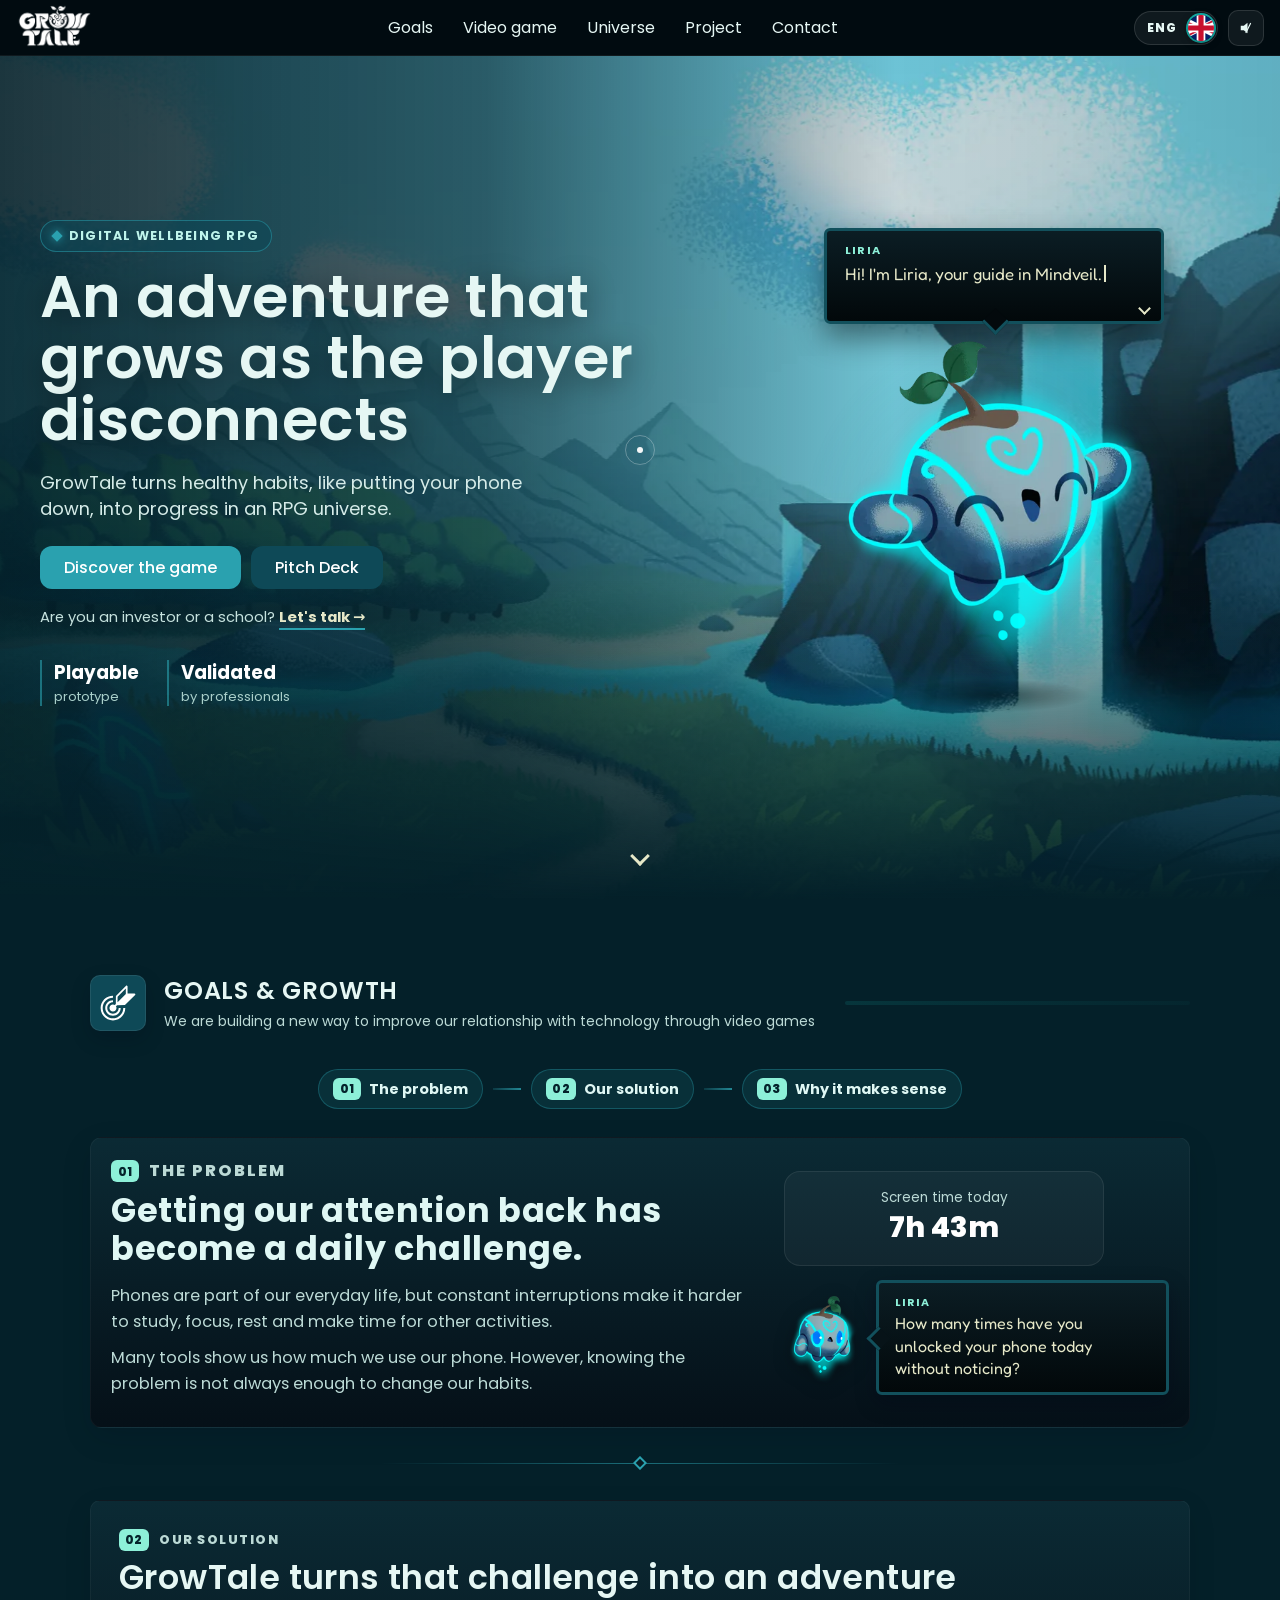
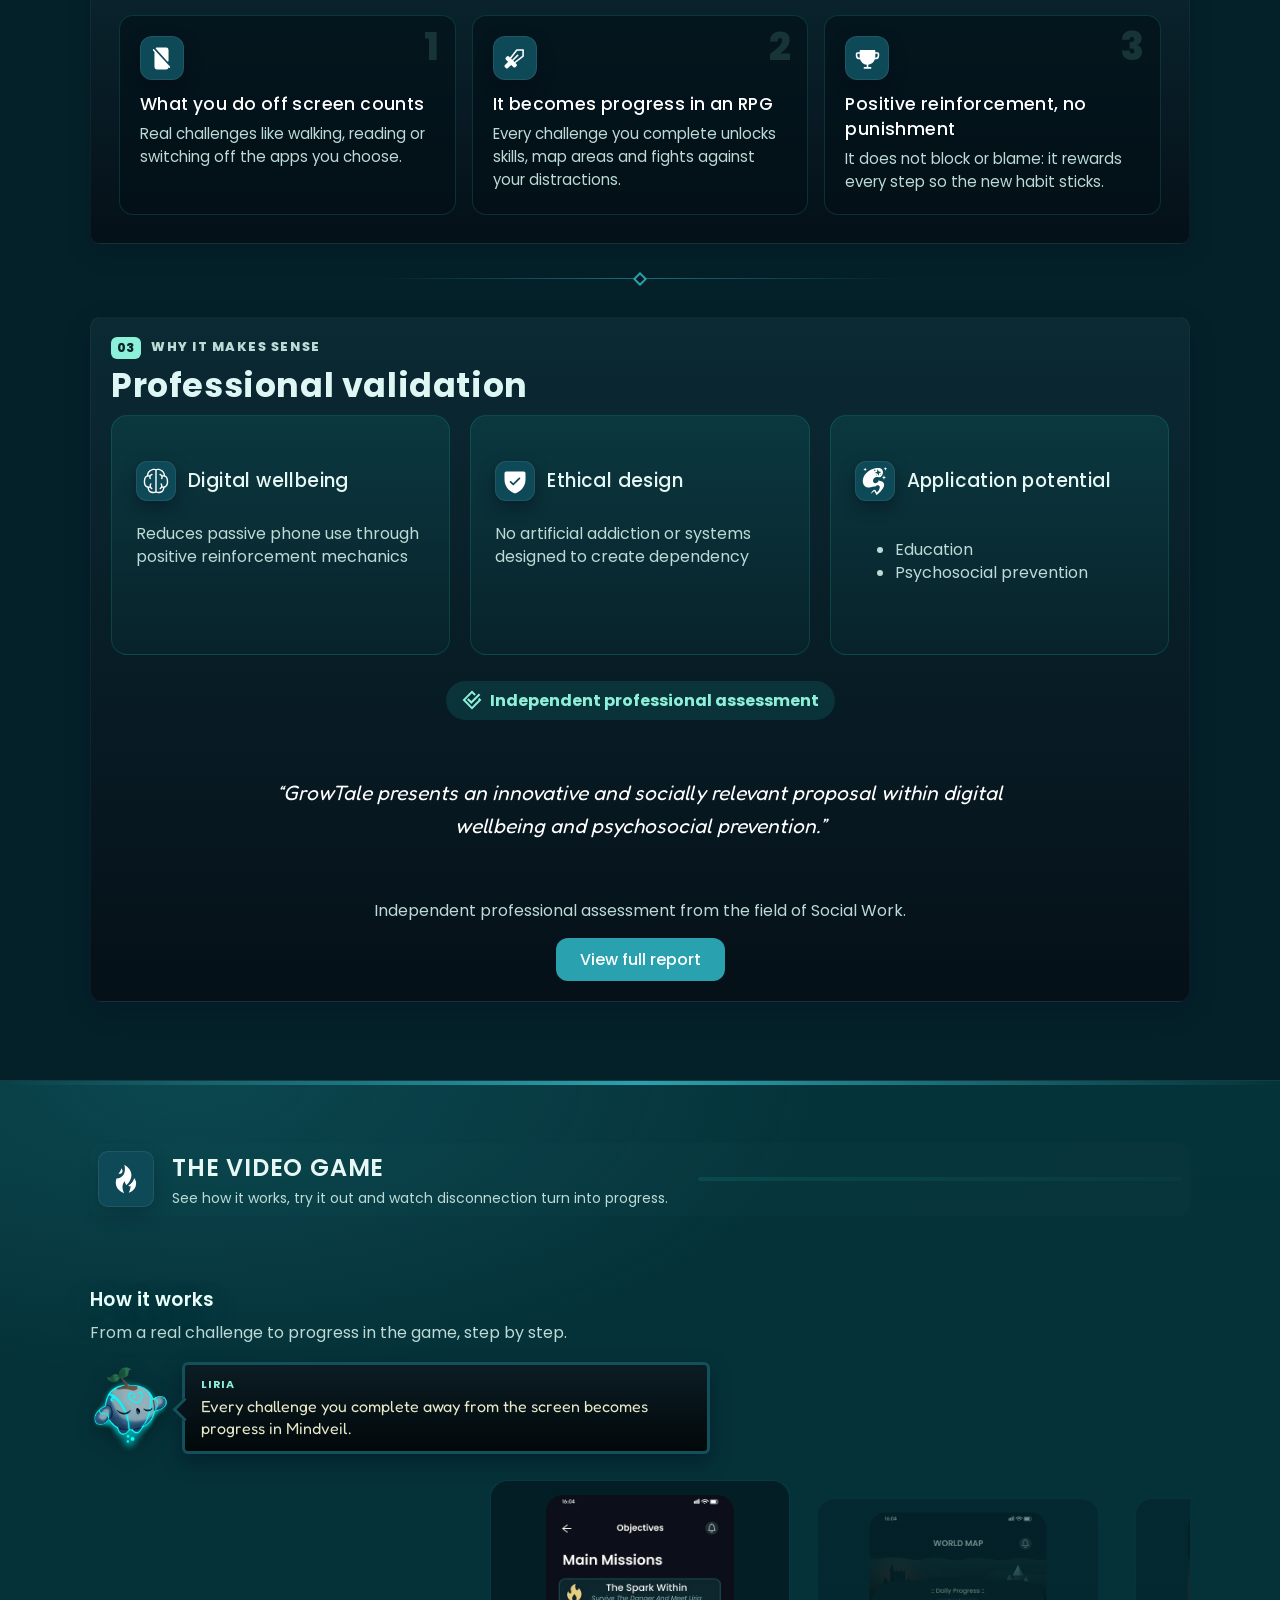
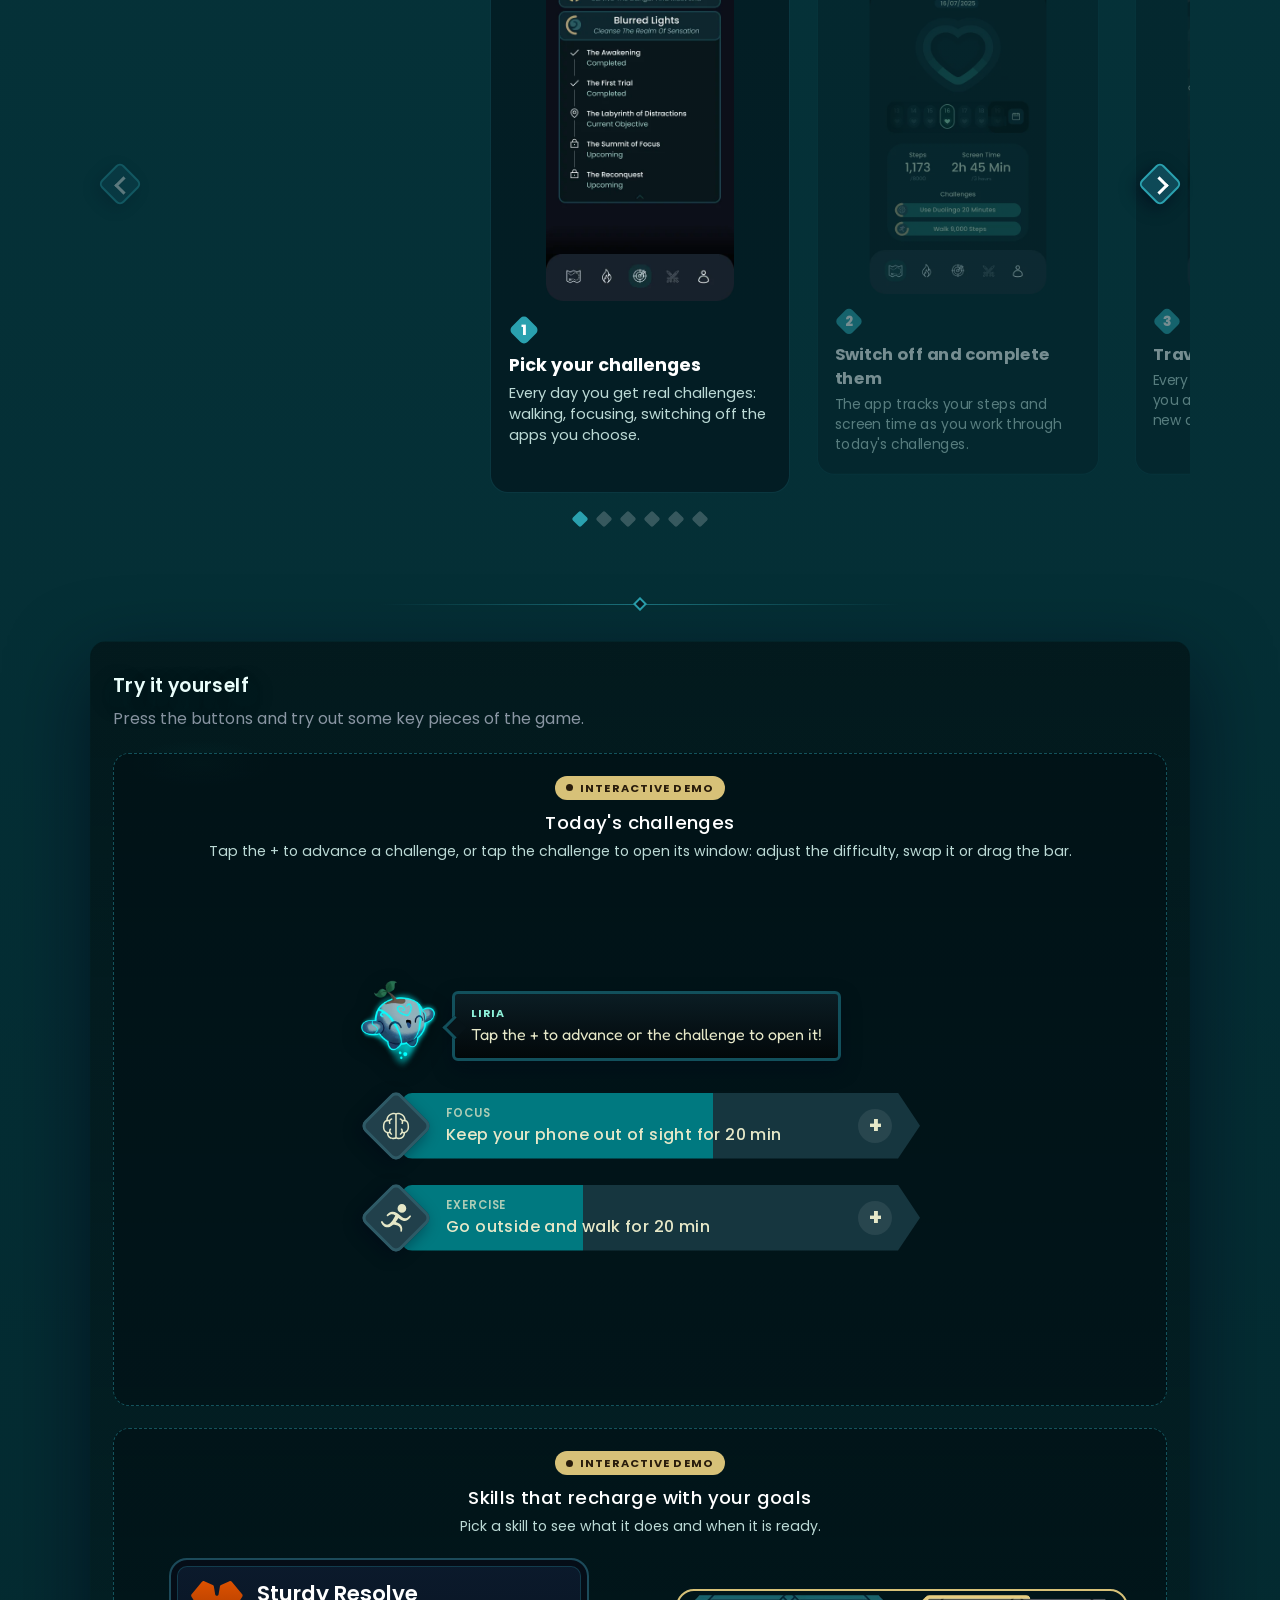
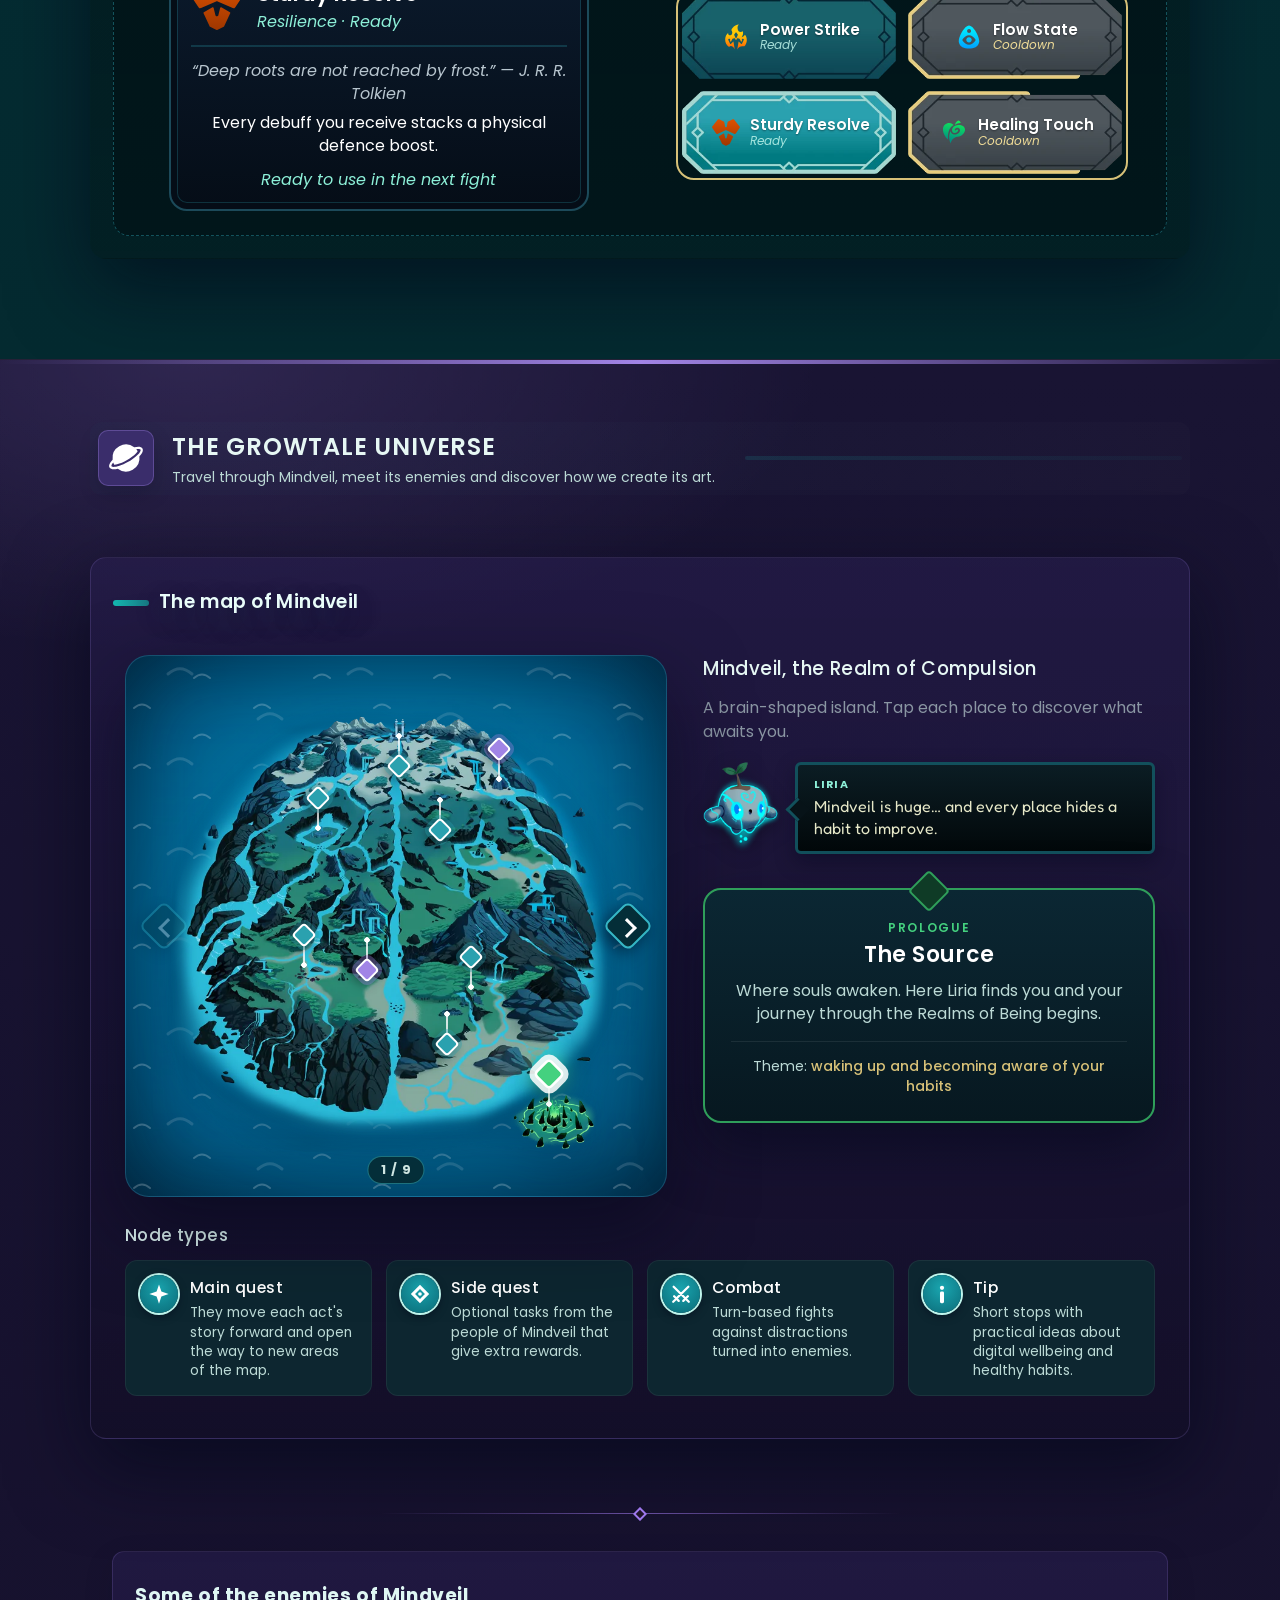
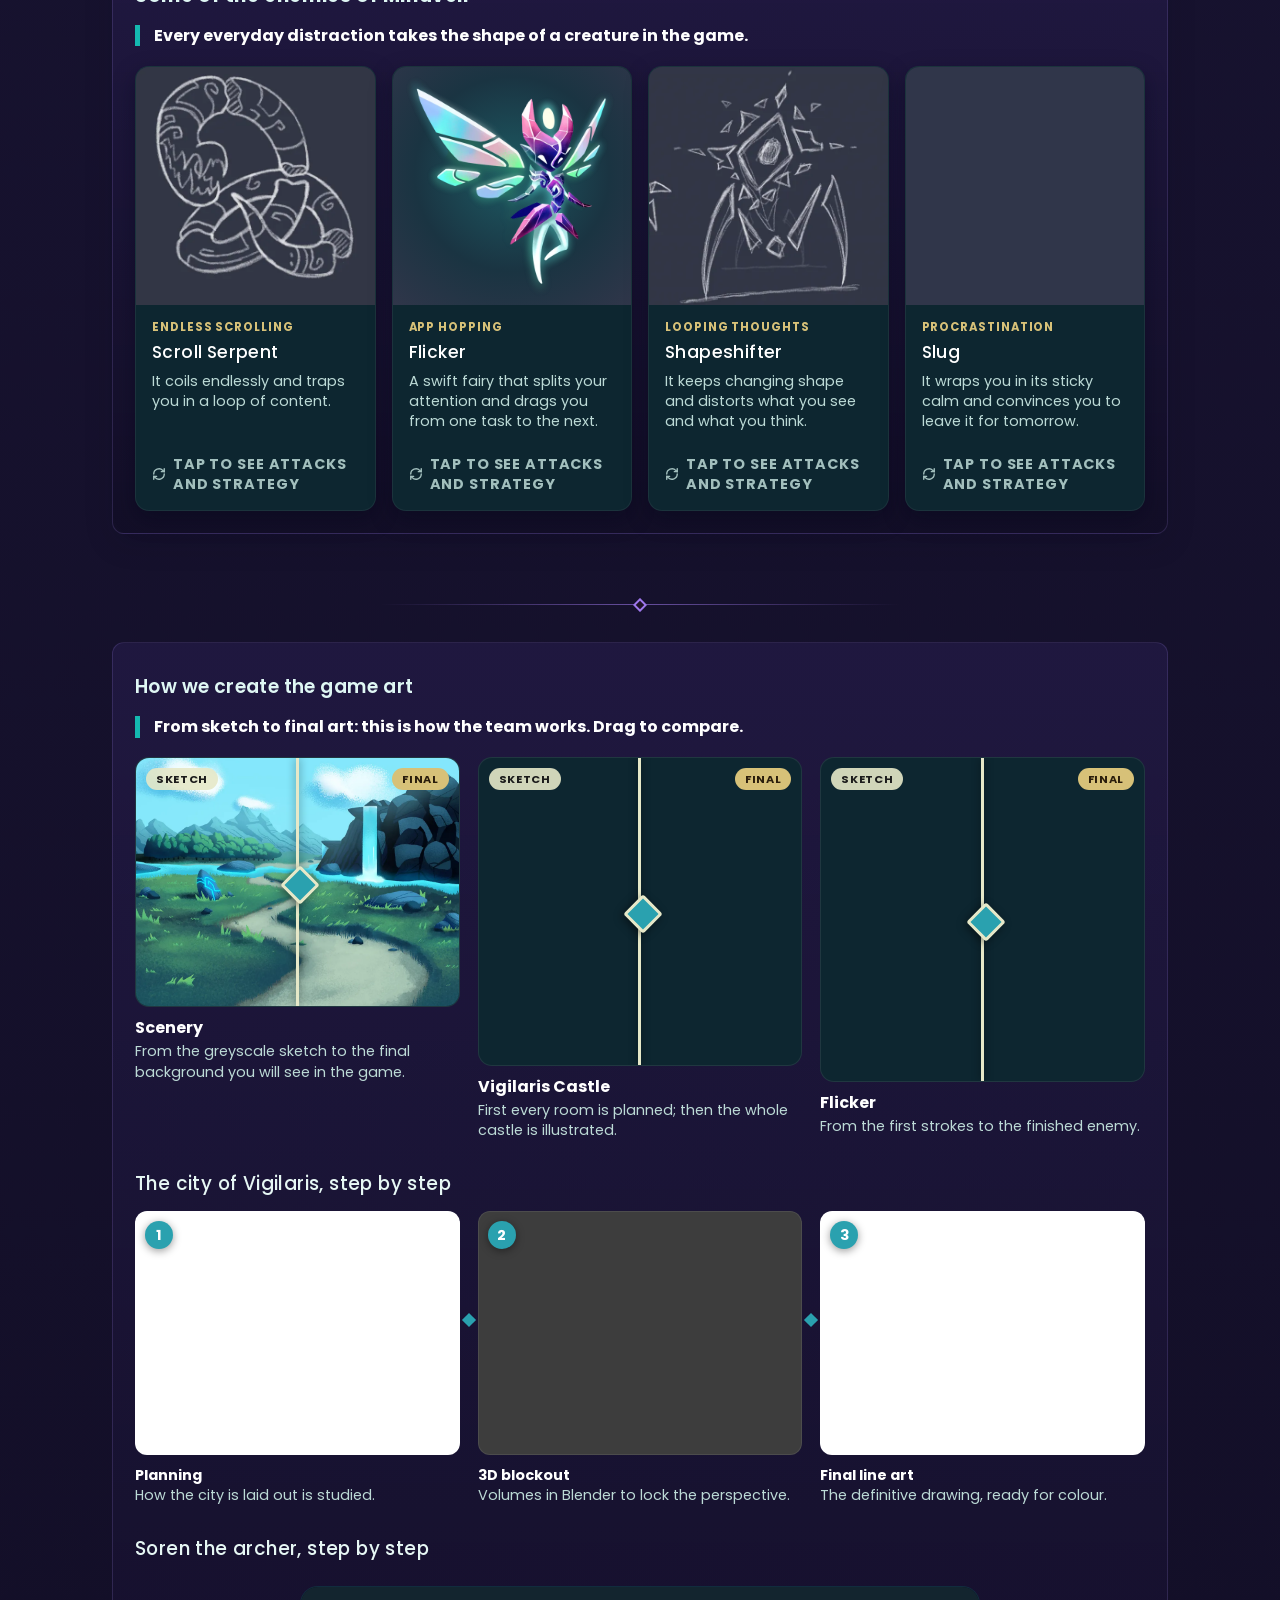
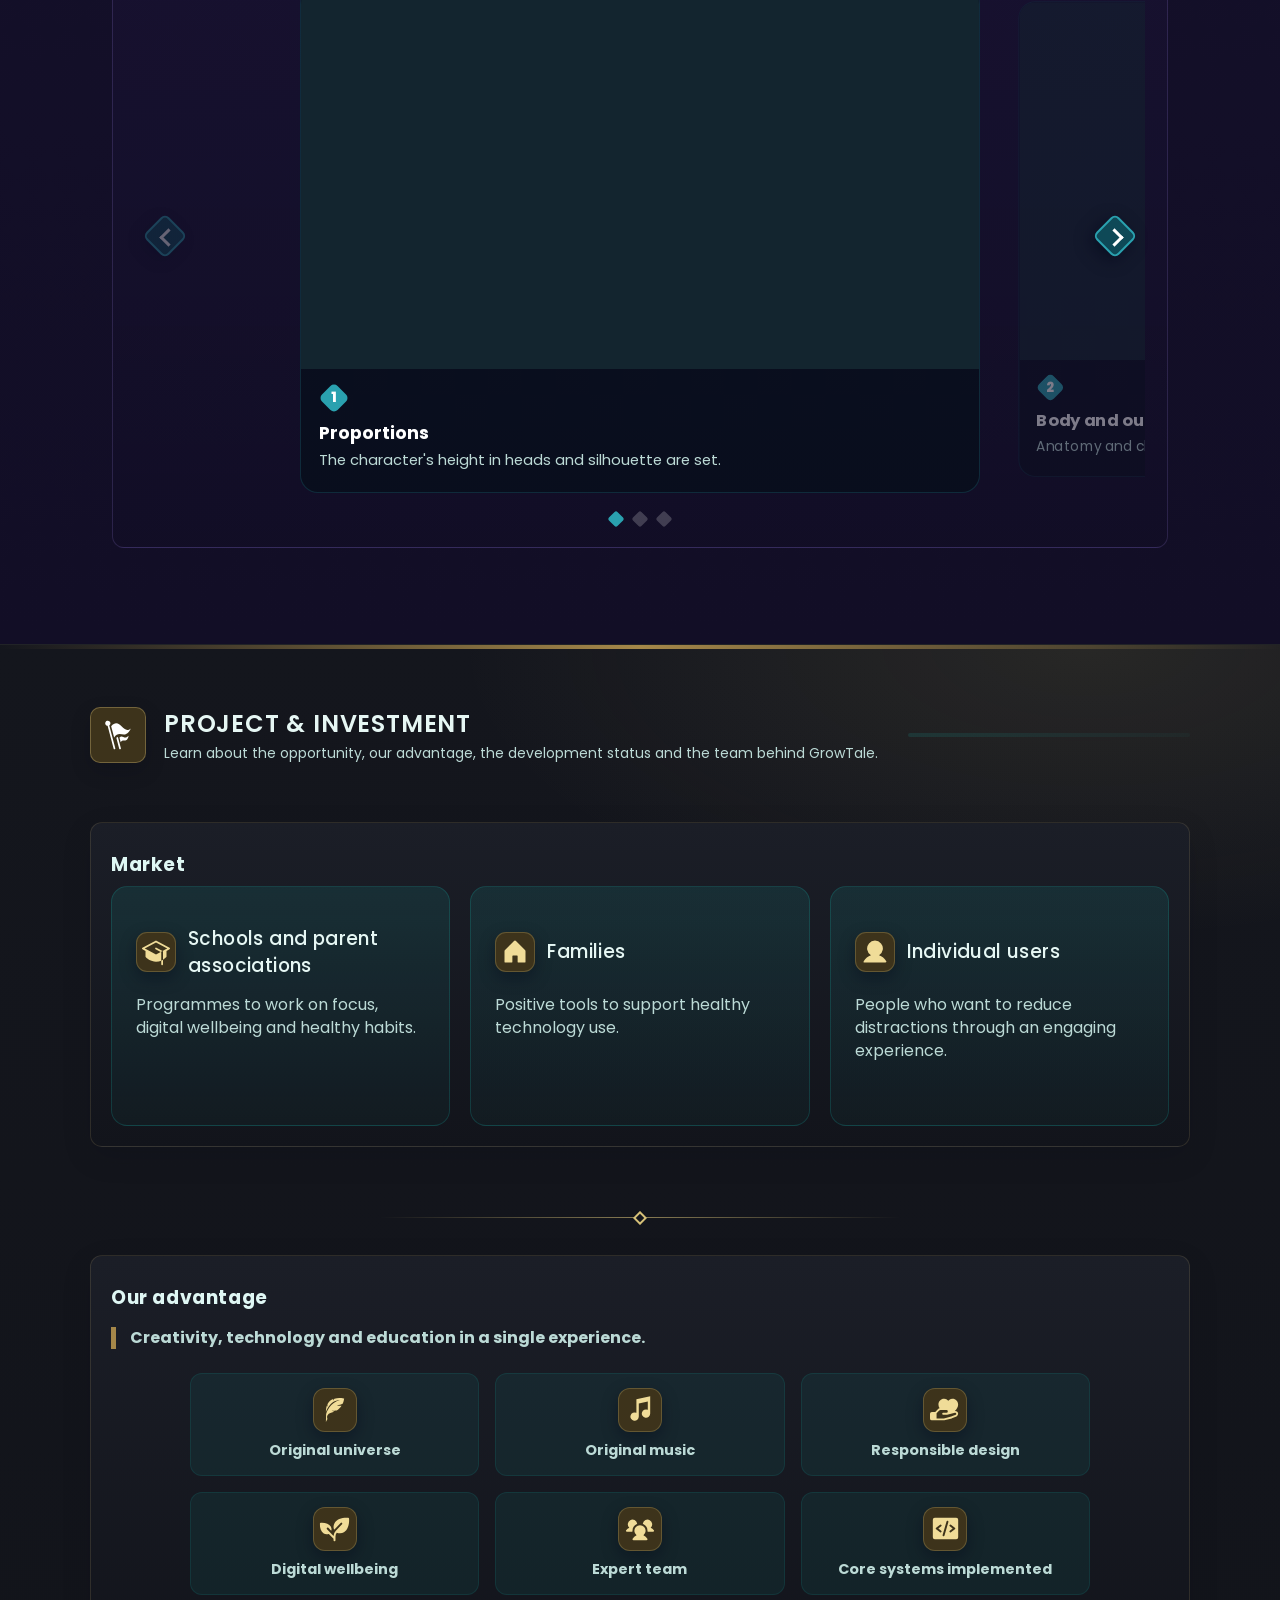
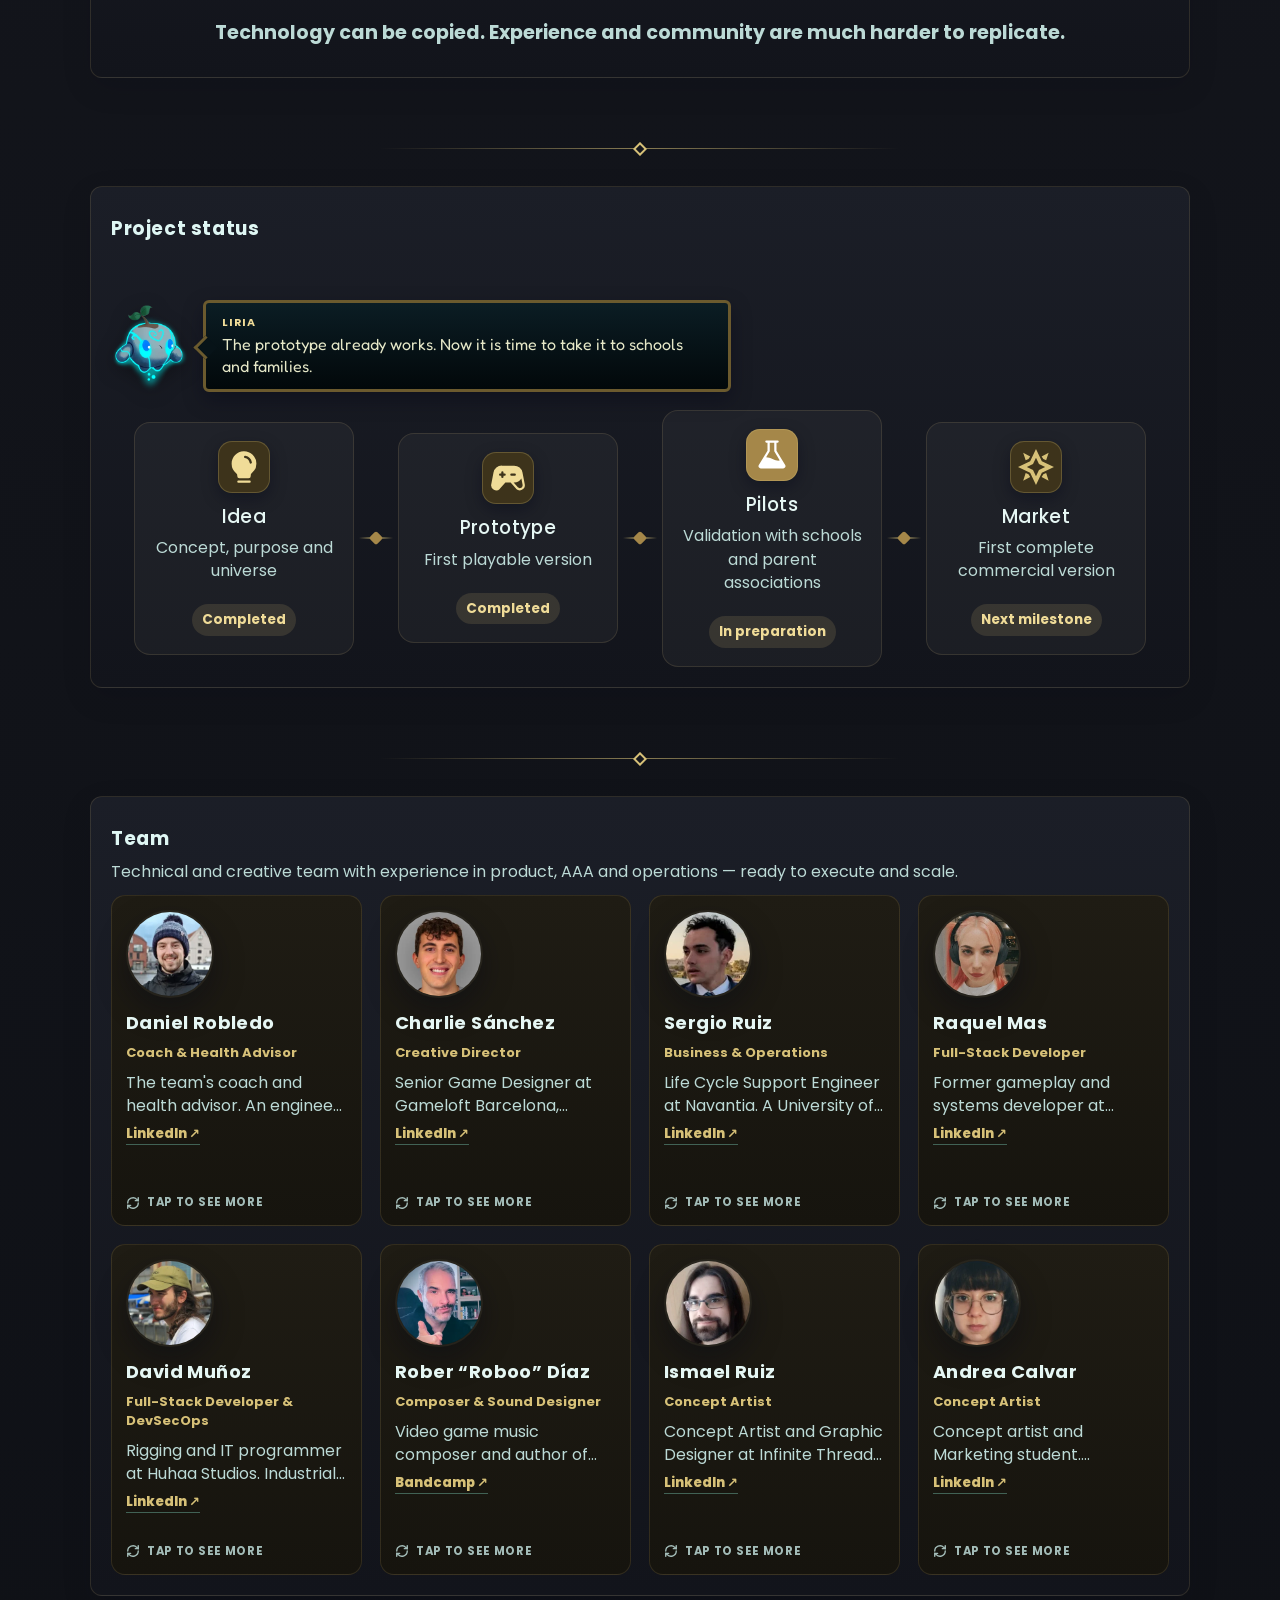
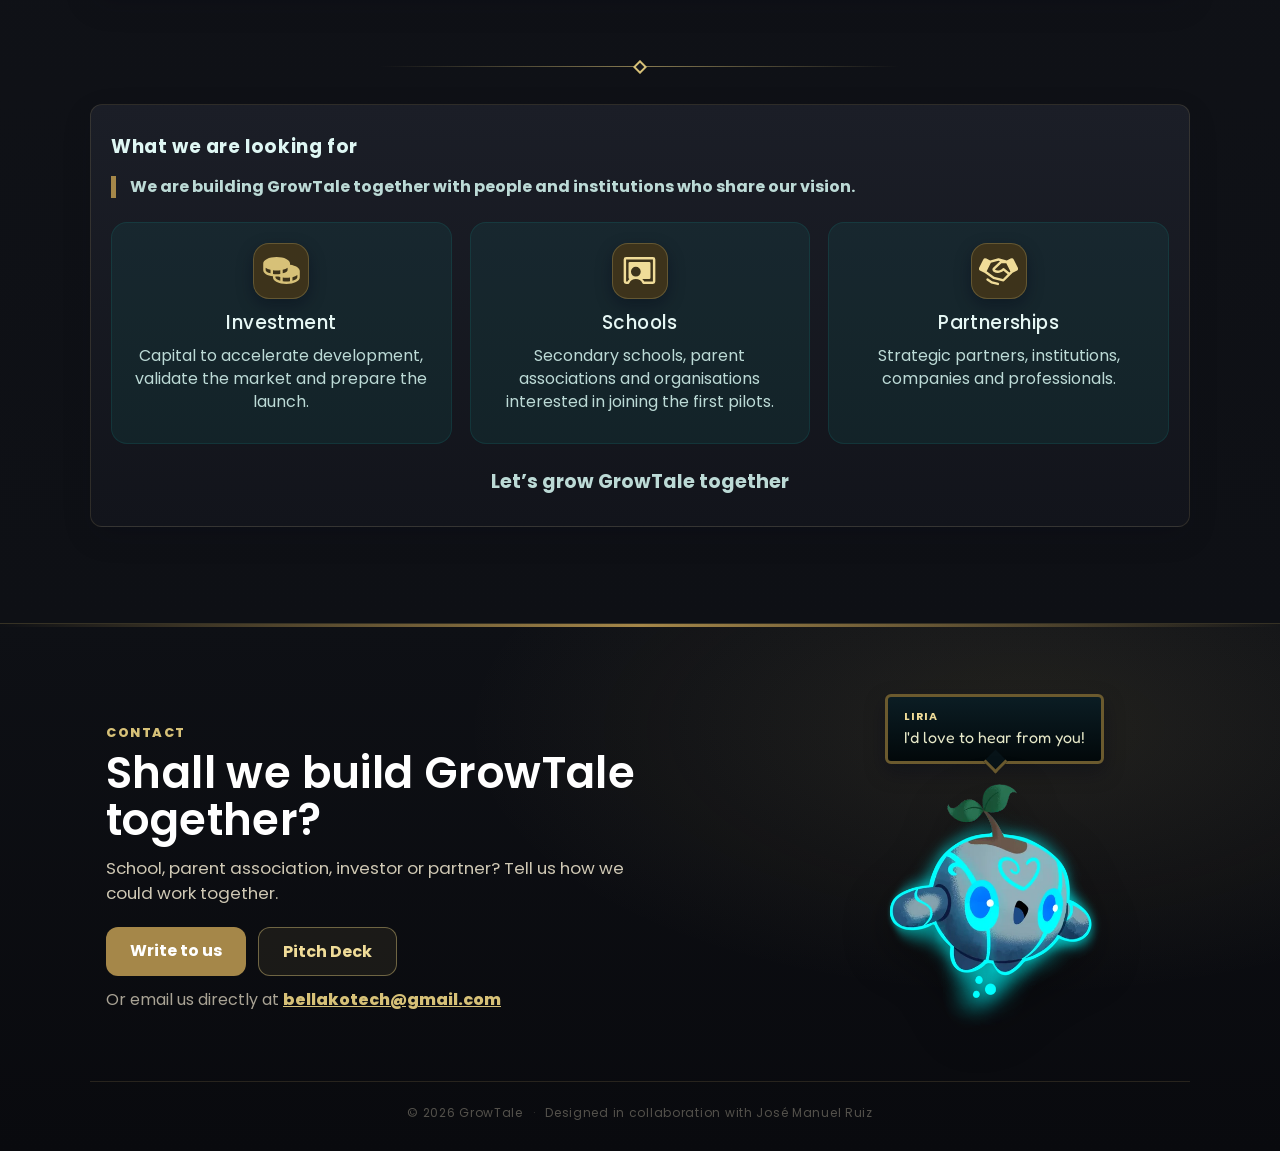
==== about/index.html @ f187c9c8 "Portada: Liria visible al entrar en móvil y su bocadillo ya no muestra otro idioma al cargar Co-Auth" ====
<!doctype html>
<html lang="es">
  <head>
    <meta charset="utf-8" />
    <meta name="viewport" content="width=device-width,initial-scale=1" />
    <title data-i18n="meta_title_project">GrowTale — Página oficial</title>
    <meta name="description" content="GrowTale es un RPG de fantasía que convierte hábitos saludables, como desconectar del móvil, en progreso dentro del juego. Proyecto de bienestar digital con aval profesional." data-i18n-content="meta_description">
    <meta name="theme-color" content="#042029">
    <link rel="canonical" href="https://growtale.app/about/">

    <meta property="og:type" content="website">
    <meta property="og:site_name" content="GrowTale">
    <meta property="og:title" content="GrowTale — Página oficial">
    <meta property="og:description" content="Un RPG de fantasía que convierte hábitos saludables en progreso. Proyecto de bienestar digital con aval profesional.">
    <meta property="og:url" content="https://growtale.app/about/">
    <meta property="og:image" content="https://growtale.app/assets/images/og-image.jpg">
    <meta property="og:locale" content="es_ES">
    <meta property="og:locale:alternate" content="en_GB">
    <meta name="twitter:card" content="summary_large_image">

    <link rel="icon" href="/assets/images/icons/icon-32.png" sizes="32x32" type="image/png">
    <link rel="apple-touch-icon" href="/assets/images/icons/icon-180.png">
    <link rel="manifest" href="/manifest.json">

    <link rel="preconnect" href="https://fonts.googleapis.com">
    <link rel="preconnect" href="https://fonts.gstatic.com" crossorigin>
    <link href="https://fonts.googleapis.com/css2?family=Fredoka:wght@400;500;600&family=Poppins:ital,wght@0,400;0,500;0,600;1,400&display=swap" rel="stylesheet">
    <!-- Entrada suave al llegar desde el botón "Descubre GrowTale" de la portada -->
    <script>try{if(sessionStorage.getItem('growtale_enter')){document.documentElement.classList.add('arrive');sessionStorage.removeItem('growtale_enter')}}catch(e){}</script>
    <link rel="stylesheet" href="/styles.css?v=20261123b">
  </head>
  <body>
    <a class="skip-link" href="#main" data-i18n="skip_to_content">Saltar al contenido</a>

    <nav class="top-nav" aria-label="Principal" data-i18n-aria-label="main_nav">
      <div class="nav-inner container-lg">
        <div class="nav-left">
          <a href="/" class="nav-logo" aria-label="Volver a la portada" data-i18n-aria-label="back_to_cover">
            <img src="/assets/images/logo.webp" alt="GrowTale" width="76" height="47">
          </a>
        </div>

        <button class="nav-toggle" aria-expanded="false" aria-controls="nav-links" aria-label="Abrir menú" data-i18n-aria-label="open_menu"><span class="nav-toggle-bars" aria-hidden="true"><span></span><span></span><span></span></span></button>

        <ul class="nav-links" id="nav-links">
          <li><a href="#objetivos" data-i18n="nav_impact">Objetivos</a></li>
          <li><a href="#videojuego" data-i18n="nav_game">Videojuego</a></li>
          <li><a href="#universo" data-i18n="nav_universe">Universo</a></li>
          <li><a href="#proyecto" data-i18n="nav_project">Proyecto</a></li>
          <li><a href="#contact" data-i18n="nav_contact">Contacto</a></li>
        </ul>

        <div class="nav-right">
          <a href="/" class="back-to-cover nav-back" data-i18n="back_to_cover">Volver a portada</a>
          <button type="button" class="lang-switch" id="lang-select" role="switch" aria-checked="false" aria-label="English" title="Español / English">
            <span class="lang-switch-text lang-switch-es" lang="es" aria-hidden="true">ESP</span>
            <span class="lang-switch-text lang-switch-en" lang="en" aria-hidden="true">ENG</span>
            <span class="lang-switch-knob" aria-hidden="true">
              <svg class="flag flag-es" viewBox="0 0 750 500" preserveAspectRatio="xMidYMid slice"><rect width="750" height="500" fill="#c60b1e"/><rect y="125" width="750" height="250" fill="#ffc400"/></svg>
              <svg class="flag flag-en" viewBox="0 0 60 30" preserveAspectRatio="xMidYMid slice"><clipPath id="flag-uk-clip"><path d="M30,15h30v15zv15h-30zh-30v-15zv-15h30z"/></clipPath><rect width="60" height="30" fill="#012169"/><path d="M0,0 60,30M60,0 0,30" stroke="#fff" stroke-width="6"/><path d="M0,0 60,30M60,0 0,30" clip-path="url(#flag-uk-clip)" stroke="#c8102e" stroke-width="4"/><path d="M30,0v30M0,15h60" stroke="#fff" stroke-width="10"/><path d="M30,0v30M0,15h60" stroke="#c8102e" stroke-width="6"/></svg>
            </span>
          </button>
          <button id="music-toggle" class="music-toggle" aria-pressed="false" aria-label="Activar música" title="Activar música">
            <svg class="icon-on" width="20" height="20" viewBox="0 0 24 24" fill="none" aria-hidden="true">
              <path d="M5 9v6h4l5 4V5L9 9H5z" fill="currentColor"/>
              <path d="M16.5 8.5a4.5 4.5 0 010 7" stroke="currentColor" stroke-width="1.5" stroke-linecap="round" stroke-linejoin="round"/>
            </svg>
            <svg class="icon-off" width="20" height="20" viewBox="0 0 24 24" fill="none" aria-hidden="true">
              <path d="M5 9v6h4l5 4V5L9 9H5z" fill="currentColor"/>
              <path d="M18 6l-6 12" stroke="currentColor" stroke-width="1.6" stroke-linecap="round" stroke-linejoin="round"/>
            </svg>
          </button>
        </div>
      </div>
    </nav>

    <!-- PORTADA DEL PROYECTO: pantalla completa con el valle de Mindveil y Liria -->
    <header id="vision" class="vision-section hero-full">
      <div class="hero-motes" aria-hidden="true"><span style="--x:43%;--y:54%;--s:6px;--d:11.6s;--delay:-0.9s"></span><span style="--x:70%;--y:47%;--s:5px;--d:11.1s;--delay:-10.9s"></span><span style="--x:29%;--y:39%;--s:3px;--d:10.0s;--delay:-0.8s"></span><span style="--x:13%;--y:89%;--s:3px;--d:12.8s;--delay:-1.5s"></span><span style="--x:30%;--y:42%;--s:6px;--d:7.3s;--delay:-2.7s"></span><span style="--x:73%;--y:52%;--s:5px;--d:9.9s;--delay:-6.5s"></span><span style="--x:75%;--y:74%;--s:4px;--d:7.7s;--delay:-6.9s"></span><span style="--x:26%;--y:82%;--s:3px;--d:10.8s;--delay:-0.8s"></span><span style="--x:9%;--y:61%;--s:6px;--d:11.8s;--delay:-5.1s"></span><span style="--x:42%;--y:94%;--s:6px;--d:9.5s;--delay:-3.0s"></span><span style="--x:25%;--y:66%;--s:3px;--d:11.0s;--delay:-6.3s"></span><span style="--x:45%;--y:92%;--s:5px;--d:11.3s;--delay:-0.9s"></span><span style="--x:67%;--y:88%;--s:4px;--d:12.3s;--delay:-1.8s"></span><span style="--x:64%;--y:88%;--s:3px;--d:13.7s;--delay:-0.9s"></span><span style="--x:73%;--y:75%;--s:5px;--d:11.9s;--delay:-7.1s"></span><span style="--x:76%;--y:93%;--s:3px;--d:12.9s;--delay:-11.3s"></span><span style="--x:62%;--y:43%;--s:3px;--d:12.1s;--delay:-3.7s"></span><span style="--x:75%;--y:92%;--s:5px;--d:12.0s;--delay:-10.6s"></span></div>
      <div class="container vision-grid">
        <div class="vision-copy">
          <p class="hero-eyebrow"><span class="hero-eyebrow-dot" aria-hidden="true"></span><span data-i18n="hero_eyebrow">RPG de bienestar digital</span></p>
          <h1 data-i18n="vision_title">Una aventura que crece cuando el jugador desconecta</h1>
          <p class="lead" data-i18n="vision_lead">GrowTale convierte hábitos saludables, como desconectar del móvil, en progreso dentro de un universo RPG.</p>
          <div class="hero-ctas">
            <a class="btn btn-primary" href="#how" data-i18n="hero_discover">Descubre el juego</a>
            <a class="btn btn-secondary" href="/docs/GrowTale_PitchDeck.pdf" target="_blank" rel="noopener" data-doc-viewer data-doc-title="pitch_doc_title">Pitch Deck</a>
          </div>
          <p class="hero-contact"><span data-i18n="hero_contact_q">¿Eres inversor o centro educativo?</span> <a href="mailto:bellakotech@gmail.com" data-open-contact data-i18n="hero_contact_cta">Hablemos</a></p>
          <ul class="hero-facts">
            <li><strong data-i18n="hero_fact1_value">Prototipo</strong><span data-i18n="hero_fact1_label">jugable</span></li>
            <li><strong data-i18n="hero_fact2_value">Validado</strong><span data-i18n="hero_fact2_label">por profesionales</span></li>
          </ul>
        </div>
        <div class="vision-image">
          <span class="hero-halo" aria-hidden="true"></span>
          <div class="hero-speech" id="hero-speech" role="button" tabindex="0" aria-label="Siguiente mensaje de Liria" data-i18n-aria-label="hero_speech_next">
            <span class="hero-speech-name">Liria</span>
            <p class="hero-speech-text" aria-live="polite"><span id="hero-speech-text">¡Hola! Soy Liria, tu guía en Mindveil.</span><span class="hero-speech-caret" aria-hidden="true"></span></p>
            <span class="hero-speech-next" aria-hidden="true"></span>
          </div>
          <button type="button" class="hero-liria-stage" id="hero-liria-stage" aria-label="Hablar con Liria" data-i18n-aria-label="hero_liria_talk">
            <img id="hero-liria" src="/assets/images/hero/liria-happy2.webp" alt="Liria, la guía de GrowTale" data-i18n-alt="hero_liria_alt" width="420" height="513" fetchpriority="high">
          </button>
        </div>
      </div>
      <a class="hero-scroll" href="#main" aria-label="Seguir bajando" data-i18n-aria-label="hero_scroll"><span aria-hidden="true"></span></a>
    </header>

    <main id="main">

      <div class="zone zone-impact" id="objetivos">
      <!-- BLOQUE: OBJETIVOS Y CRECIMIENTO -->
      <div class="block-sep" data-block="impacto">
        <div class="block-inner container">
          <div class="block-icon" aria-hidden="true"><span class="gt-icon" style="--icon:url(/assets/icons/objectives.svg)" aria-hidden="true"></span></div>
          <div class="block-text">
            <h2 class="block-title" data-i18n="block_impact_title">OBJETIVOS Y CRECIMIENTO</h2>
            <p class="block-sub" data-i18n="block_impact_sub">Estamos construyendo una nueva forma de mejorar nuestra relación con la tecnología a través del videojuego</p>
          </div>
          <div class="block-deco" aria-hidden="true"></div>
        </div>
      </div>

      <!-- Hilo del bloque: problema → solución → por qué tiene sentido -->
      <ol class="story-steps">
        <li><a href="#problem"><span class="story-num">01</span><span data-i18n="problem_title">El problema</span></a></li>
        <li><a href="#solution"><span class="story-num">02</span><span data-i18n="solution_title">Nuestra solución</span></a></li>
        <li><a href="#validation"><span class="story-num">03</span><span data-i18n="why_title">Por qué tiene sentido</span></a></li>
      </ol>

        <!-- 01 · El problema -->
        <section id="problem" class="investor-section story-section">
          <div class="container story-grid">
            <div class="story-copy">
              <p class="story-eyebrow"><span class="story-num">01</span><span data-i18n="problem_title">El problema</span></p>
              <h2 class="story-statement" data-i18n="problem_subtitle">Recuperar la atención se ha vuelto un reto diario.</h2>
              <p data-i18n="problem_p1">El móvil forma parte de nuestro día a día, pero las interrupciones constantes hacen que sea más difícil estudiar, concentrarse, descansar y dedicar tiempo a otras actividades.</p>
              <p data-i18n="problem_p2">Muchas herramientas nos muestran cuánto utilizamos el teléfono. Sin embargo, conocer el problema no siempre es suficiente para cambiar nuestros hábitos.</p>
            </div>
            <div class="story-aside">
              <div class="screen-time-demo">
                <div class="screen-time-label" data-i18n="screen_time_label">Tiempo de pantalla hoy</div>
                <div class="screen-time-counter" id="screen-time-counter">7h 42m</div>
              </div>
              <div class="liria-tip">
                <img class="liria-tip-img" src="/assets/images/liria/liria-worried.webp" alt="" width="240" height="294" loading="lazy" decoding="async">
                <p class="liria-bubble"><span class="liria-name">Liria</span><span data-i18n="liria_problem">¿Cuántas veces has desbloqueado el móvil hoy sin darte cuenta?</span></p>
              </div>
            </div>
          </div>
        </section>

        <!-- 02 · Nuestra solución -->
        <section id="solution" class="investor-section story-section">
          <div class="container">
            <p class="story-eyebrow"><span class="story-num">02</span><span data-i18n="solution_title">Nuestra solución</span></p>
            <h2 class="story-statement" data-i18n="problem_highlight">GrowTale transforma ese reto en una aventura</h2>
            <ol class="solution-steps">
              <li class="solution-card">
                <span class="gt-tile" style="--icon:url(/assets/icons/device-mobile-slash.svg)" aria-hidden="true"></span>
                <h3 data-i18n="solution1_title">Lo que haces fuera de la pantalla cuenta</h3>
                <p data-i18n="solution1_text">Retos reales como caminar, leer o desconectar de las apps que tú elijas.</p>
              </li>
              <li class="solution-card">
                <span class="gt-tile" style="--icon:url(/assets/icons/sword.svg)" aria-hidden="true"></span>
                <h3 data-i18n="solution2_title">Se convierte en progreso en un RPG</h3>
                <p data-i18n="solution2_text">Cada reto cumplido desbloquea habilidades, zonas del mapa y combates contra tus distracciones.</p>
              </li>
              <li class="solution-card">
                <span class="gt-tile" style="--icon:url(/assets/icons/trophy.svg)" aria-hidden="true"></span>
                <h3 data-i18n="solution3_title">Refuerzo positivo, sin castigos</h3>
                <p data-i18n="solution3_text">No bloquea ni culpabiliza: premia cada avance para que el nuevo hábito se mantenga.</p>
              </li>
            </ol>
          </div>
        </section>

        <!-- Validación profesional -->
        <section id="validation" class="investor-section story-section">
          <div class="container">
            <p class="story-eyebrow"><span class="story-num">03</span><span data-i18n="why_title">Por qué tiene sentido</span></p>
            <h2 class="story-statement" data-i18n="validation_title">Validación profesional</h2>

            <div class="validators">
              <div class="validation-card">
                <h3 class="has-tile"><span class="gt-tile" style="--icon:url(/assets/icons/mind.svg)" aria-hidden="true"></span><span data-i18n="validation_wellbeing_title">Bienestar digital</span></h3>
                <p data-i18n="validation_wellbeing_text">Reduce el uso pasivo del móvil mediante mecánicas de refuerzo positivo</p>
              </div>
              <div class="validation-card">
                <h3 class="has-tile"><span class="gt-tile" style="--icon:url(/assets/icons/shield-check.svg)" aria-hidden="true"></span><span data-i18n="validation_ethics_title">Diseño ético</span></h3>
                <p data-i18n="validation_ethics_text">Sin adicción artificial ni sistemas diseñados para generar dependencia</p>
              </div>
              <div class="validation-card">
                <h3 class="has-tile"><span class="gt-tile" style="--icon:url(/assets/icons/comet.svg)" aria-hidden="true"></span><span data-i18n="validation_potential_title">Potencial de aplicación</span></h3>
                <ul>
                  <li data-i18n="validation_potential_education">Educación</li>
                  <li data-i18n="validation_potential_prevention">Prevención psicosocial</li>
                </ul>
              </div>
            </div>

            <div class="validation-seal"><span class="gt-icon" style="--icon:url(/assets/icons/check.svg)" aria-hidden="true"></span><span data-i18n="validation_seal">Evaluación profesional independiente</span></div>
            <blockquote class="validation-quote" data-i18n="validation_quote">“GrowTale presenta una propuesta innovadora y socialmente pertinente dentro del bienestar digital y la prevención psicosocial.”</blockquote>
            <div class="validator-author">
              <p data-i18n="validation_author">Valoración profesional independiente del ámbito del Trabajo Social.</p>
              <a href="/docs/AnalisisMdm.pdf" target="_blank" rel="noopener" class="btn btn-primary" data-doc-viewer data-doc-title="validation_doc_title" data-i18n="validation_download">Consulta informe completo</a>
            </div>
          </div>
        </section>
      </div>

      <div class="zone zone-game" id="videojuego">
      <!-- BLOQUE: EL VIDEOJUEGO -->
      <div class="block-sep block-sep-immersive" data-block="videojuego">
        <div class="block-inner container">
          <div class="block-icon" aria-hidden="true"><span class="gt-icon" style="--icon:url(/assets/icons/flame.svg)" aria-hidden="true"></span></div>
          <div class="block-text">
            <h2 class="block-title" data-i18n="block_game_title">EL VIDEOJUEGO</h2>
            <p class="block-sub" data-i18n="block_game_sub">Descubre cómo funciona, pruébalo y mira cómo la desconexión se convierte en progreso.</p>
          </div>
          <div class="block-deco" aria-hidden="true"></div>
        </div>
      </div>

      <!-- Cómo funciona: el flujo del juego, paso a paso, en un carrusel -->
      <section id="how" class="how">
        <h2 data-i18n="how_title">Cómo funciona</h2>
        <p data-i18n="how_lead">Del reto real al progreso en el juego, paso a paso.</p>
        <div class="liria-tip">
          <img class="liria-tip-img" src="/assets/images/liria/liria-explicative.webp" alt="" width="240" height="294" loading="lazy" decoding="async">
          <p class="liria-bubble"><span class="liria-name">Liria</span><span data-i18n="liria_how">Cada reto que cumples lejos de la pantalla se convierte en progreso en Mindveil.</span></p>
        </div>
        <div class="carousel flow-carousel" data-carousel aria-roledescription="carrusel" aria-label="Cómo funciona GrowTale, paso a paso" data-i18n-aria-label="flow_label">
          <button type="button" class="carousel-btn carousel-prev" aria-label="Anterior" data-i18n-aria-label="carousel_prev"></button>
          <ul class="carousel-track" tabindex="0">
              <li class="carousel-slide">
                <figure class="gallery-item flow-slide">
                  <img src="/assets/images/screens/objectives.webp" alt="Pantalla de objetivos con retos diarios y misiones" data-i18n-alt="flow1_alt" width="430" height="932" loading="lazy" decoding="async">
                  <figcaption><span class="flow-step">1</span><strong data-i18n="flow1_title">Elige tus retos</strong><span class="flow-text" data-i18n="flow1_text">Cada día recibes retos reales: caminar, concentrarte, desconectar de las apps que tú elijas.</span></figcaption>
                </figure>
              </li>
              <li class="carousel-slide">
                <figure class="gallery-item flow-slide">
                  <img src="/assets/images/screens/progress.webp" alt="Pantalla de progreso diario con pasos y tiempo de pantalla" data-i18n-alt="flow2_alt" width="430" height="932" loading="lazy" decoding="async">
                  <figcaption><span class="flow-step">2</span><strong data-i18n="flow2_title">Desconecta y cúmplelos</strong><span class="flow-text" data-i18n="flow2_text">La app mide tus pasos y tu tiempo de pantalla mientras avanzas en los retos del día.</span></figcaption>
                </figure>
              </li>
              <li class="carousel-slide">
                <figure class="gallery-item flow-slide">
                  <img src="/assets/images/screens/map.webp" alt="Pantalla del mapa del mundo de Mindveil" data-i18n-alt="flow3_alt" width="430" height="932" loading="lazy" decoding="async">
                  <figcaption><span class="flow-step">3</span><strong data-i18n="flow3_title">Avanza por Mindveil</strong><span class="flow-text" data-i18n="flow3_text">Cada reto cumplido te hace avanzar por el mapa y desbloquea nuevas zonas y eventos.</span></figcaption>
                </figure>
              </li>
              <li class="carousel-slide">
                <figure class="gallery-item flow-slide">
                  <img src="/assets/images/screens/skills.webp" alt="Pantalla del mazo de habilidades" data-i18n-alt="flow4_alt" width="430" height="932" loading="lazy" decoding="async">
                  <figcaption><span class="flow-step">4</span><strong data-i18n="flow4_title">Prepara tus habilidades</strong><span class="flow-text" data-i18n="flow4_text">Elige tu mazo de habilidades: se recargan cuando cumples tus objetivos.</span></figcaption>
                </figure>
              </li>
              <li class="carousel-slide">
                <figure class="gallery-item flow-slide">
                  <img src="/assets/images/screens/combat.webp" alt="Pantalla de combate contra una distracción" data-i18n-alt="flow5_alt" width="430" height="932" loading="lazy" decoding="async">
                  <figcaption><span class="flow-step">5</span><strong data-i18n="flow5_title">Vence a tus distracciones</strong><span class="flow-text" data-i18n="flow5_text">Combates por turnos contra enemigos que representan las distracciones del día a día.</span></figcaption>
                </figure>
              </li>
              <li class="carousel-slide">
                <figure class="gallery-item flow-slide">
                  <img src="/assets/images/screens/dialogue.webp" alt="Pantalla de evento con un diálogo de Liria" data-i18n-alt="flow6_alt" width="430" height="932" loading="lazy" decoding="async">
                  <figcaption><span class="flow-step">6</span><strong data-i18n="flow6_title">Descubre la historia</strong><span class="flow-text" data-i18n="flow6_text">Liria y otros personajes te guían por una historia sobre tu relación con la tecnología.</span></figcaption>
                </figure>
              </li>
          </ul>
          <button type="button" class="carousel-btn carousel-next" aria-label="Siguiente" data-i18n-aria-label="carousel_next"></button>
          <div class="carousel-dots" role="tablist"></div>
        </div>
      </section>

      <!-- Pruébalo: los retos del día (lista + ventana del reto, como en el juego) y las habilidades -->
      <section id="demo" class="demo-section">
        <div class="container">
          <div class="tryit">
            <h2 data-i18n="tryit_title">Pruébalo tú mismo</h2>
            <p class="muted" data-i18n="tryit_lead">Pulsa los botones y prueba algunas piezas clave del juego.</p>

            <div class="tryit-item tryit-wide challenge-demo" id="challenges">
              <span class="tryit-badge"><span class="tryit-badge-dot" aria-hidden="true"></span><span data-i18n="tryit_badge">Demo interactiva</span></span>
              <h3 class="tryit-heading" data-i18n="tryit_challenge_title">Tus retos del día</h3>
              <p class="tryit-hint" data-i18n="tryit_challenge_hint">Pulsa el + para avanzar un reto, o pulsa el reto para abrir su ventana: ajusta la dificultad, cámbialo o arrastra la barra.</p>
              <div class="challenge-demo-grid">
                <div class="challenge-demo-list">
                  <div class="liria-tip">
                    <img class="liria-tip-img" src="/assets/images/liria/liria-happy2.webp" alt="" width="240" height="294" loading="lazy" decoding="async">
                    <p class="liria-bubble"><span class="liria-name">Liria</span><span data-i18n="liria_challenges">¡Pulsa el + para avanzar o el reto para abrirlo!</span></p>
                  </div>
                  <ul class="daily-list" id="daily-list" aria-label="Retos diarios" data-i18n-aria-label="challenges_title"></ul>
                  <p class="daily-feedback" id="daily-feedback" role="status" aria-live="polite"></p>
                </div>
                <div class="challenge-demo-modal is-empty">
                <p class="dc-empty" data-i18n="dc_empty">Elige un reto de la lista para abrir su ventana.</p>
                <div class="dc-modal" id="dc-modal" role="dialog" aria-labelledby="dc-title">
                  <button type="button" class="dc-close" id="dc-close" aria-label="Cerrar reto" data-i18n-aria-label="dc_close"></button>
                  <span class="dc-badge" aria-hidden="true"><span class="gt-icon" id="dc-icon" style="--icon:url(/assets/icons/footprints.svg)"></span></span>
                  <p class="dc-title" id="dc-title" aria-live="polite">Camina 9000 pasos</p>
                  <div class="dc-progress"><span class="dc-progress-fill" id="dc-fill" aria-hidden="true"></span><input class="dc-range" id="dc-range" type="range" min="0" max="9000" step="100" value="2500" aria-label="Progreso del reto" data-i18n-aria-label="dc_range"></div>
                  <p class="dc-count" id="dc-count">2500 / 9000</p>
                  <p class="dc-drag-hint" data-i18n="dc_drag">Arrastra la barra para avanzar</p>
                  <hr class="dc-sep">
                  <p class="dc-label" data-i18n="dc_difficulty">Dificultad</p>
                  <div class="dc-difficulty">
                    <button type="button" class="dc-step" id="dc-minus" aria-label="Bajar dificultad" data-i18n-aria-label="dc_less">&minus;</button>
                    <span id="dc-level" aria-live="polite">Normal</span>
                    <button type="button" class="dc-step" id="dc-plus" aria-label="Subir dificultad" data-i18n-aria-label="dc_more">+</button>
                  </div>
                  <div class="dc-actions">
                    <button type="button" class="dc-btn dc-ban" id="dc-ban"><span class="gt-icon" style="--icon:url(/assets/icons/prohibit.svg)" aria-hidden="true"></span><span data-i18n="dc_ban">Descartar</span></button>
                    <button type="button" class="dc-btn dc-swap tap-hint" id="dc-swap"><span class="gt-icon" style="--icon:url(/assets/icons/shuffle.svg)" aria-hidden="true"></span><span data-i18n="dc_swap">Cambiar</span></button>
                  </div>
                </div>
                <button type="button" class="dc-apply" id="dc-apply" data-i18n="dc_apply">Aplicar</button>
                <p class="dc-toast" id="dc-toast" role="status"></p>
                </div>
              </div>
            </div>

            <div class="tryit-item tryit-wide skills-demo">
              <span class="tryit-badge"><span class="tryit-badge-dot" aria-hidden="true"></span><span data-i18n="tryit_badge">Demo interactiva</span></span>
              <h3 class="tryit-heading" data-i18n="tryit_skills_title">Habilidades que se recargan con tus objetivos</h3>
              <p class="tryit-hint" data-i18n="tryit_skills_hint">Elige una habilidad para ver qué hace y cuándo está lista.</p>
              <div class="skills-demo-grid">
                <div class="skill-card" id="skill-card" aria-live="polite">
                  <div class="skill-card-head">
                    <span class="skill-glyph" id="skill-card-icon" aria-hidden="true"></span>
                    <div>
                      <p class="skill-card-name" id="skill-card-name"></p>
                      <p class="skill-card-state" id="skill-card-state"></p>
                    </div>
                  </div>
                  <p class="skill-card-quote" id="skill-card-quote"></p>
                  <p class="skill-card-effect" id="skill-card-effect"></p>
                  <p class="skill-card-steps" id="skill-card-steps"></p>
                </div>
                <div class="skill-buttons tap-hint" role="group" aria-label="Habilidades" data-i18n-aria-label="skills_group">
                  <button type="button" class="skill-btn" data-skill="smite" aria-pressed="false"><span class="skill-glyph" aria-hidden="true"></span><span class="skill-btn-text"><span class="skill-btn-name"></span><span class="skill-btn-state"></span></span></button>
                  <button type="button" class="skill-btn" data-skill="gust" aria-pressed="false"><span class="skill-glyph" aria-hidden="true"></span><span class="skill-btn-text"><span class="skill-btn-name"></span><span class="skill-btn-state"></span></span></button>
                  <button type="button" class="skill-btn" data-skill="frost" aria-pressed="true"><span class="skill-glyph" aria-hidden="true"></span><span class="skill-btn-text"><span class="skill-btn-name"></span><span class="skill-btn-state"></span></span></button>
                  <button type="button" class="skill-btn" data-skill="heal" aria-pressed="false"><span class="skill-glyph" aria-hidden="true"></span><span class="skill-btn-text"><span class="skill-btn-name"></span><span class="skill-btn-state"></span></span></button>
                </div>
              </div>
            </div>
          </div>
        </div>
      </section>

      </div>

      <div class="zone zone-universe" id="universo">
      <!-- BLOQUE: EL UNIVERSO -->
      <div class="block-sep block-sep-immersive" data-block="universo">
        <div class="block-inner container">
          <div class="block-icon" aria-hidden="true"><span class="gt-icon" style="--icon:url(/assets/icons/planet.svg)" aria-hidden="true"></span></div>
          <div class="block-text">
            <h2 class="block-title" data-i18n="block_universe_title">EL UNIVERSO DE GROWTALE</h2>
            <p class="block-sub" data-i18n="block_universe_sub">Recorre Mindveil, conoce a sus enemigos y descubre cómo creamos su arte.</p>
          </div>
          <div class="block-deco" aria-hidden="true"></div>
        </div>
      </div>

      <!-- Universo GrowTale -->
      <section id="universe" class="universe-section">
        <div class="container">
          <h2 data-i18n="universe_title">El mapa de Mindveil</h2>
          <section id="map" class="map">

            <!-- Mapa interactivo: el mar animado va por CSS; los puntos usan % sobre la imagen -->
            <div class="world-map">
              <div class="world-map-stage">
                <div class="world-sea" aria-hidden="true"></div>
                <div class="map-nav">
                  <button type="button" class="map-nav-btn map-nav-prev" data-map-step="-1" aria-label="Lugar anterior" data-i18n-aria-label="map_prev"></button>
                  <button type="button" class="map-nav-btn map-nav-next" data-map-step="1" aria-label="Siguiente lugar" data-i18n-aria-label="map_next"></button>
                  <p class="map-nav-count" aria-live="polite"><span class="map-nav-now">1</span> / <span class="map-nav-total">9</span></p>
                </div>
                <div class="world-island">
                  <img src="/assets/images/map/mindveil-1400.webp"
                       srcset="/assets/images/map/mindveil-800.webp 800w, /assets/images/map/mindveil-1400.webp 1400w"
                       sizes="(max-width: 900px) 92vw, 640px"
                       alt="Mapa de Mindveil: una isla con forma de cerebro" data-i18n-alt="map_alt"
                       width="1400" height="1328" loading="lazy">
                  <button type="button" class="map-spot map-spot-source" data-region="fuente" data-dir="up" style="--x:81.5%;--y:89.3%" aria-pressed="true"><span class="map-spot-label" data-i18n="region_fuente">La Fuente</span></button>
                  <button type="button" class="map-spot" data-region="ciudad" data-dir="down" style="--x:60.5%;--y:68.2%" aria-pressed="false"><span class="map-spot-label" data-i18n="region_ciudad">Ciudad Vigilaris</span></button>
                  <button type="button" class="map-spot" data-region="castillo" data-dir="up" style="--x:65.5%;--y:64.0%" aria-pressed="false"><span class="map-spot-label" data-i18n="region_castillo">Castillo Vigilaris</span></button>
                  <button type="button" class="map-spot" data-region="hushgrove" data-dir="up" style="--x:31.0%;--y:59.3%" aria-pressed="false"><span class="map-spot-label" data-i18n="region_hushgrove">Aldea Hushgrove</span></button>
                  <button type="button" class="map-spot" data-region="laberinto" data-dir="up" style="--x:34.0%;--y:29.5%" aria-pressed="false"><span class="map-spot-label" data-i18n="region_laberinto">El Laberinto de Espejos</span></button>
                  <button type="button" class="map-spot map-spot-optional" data-region="foco" data-dir="down" style="--x:44%;--y:52.2%" aria-pressed="false"><span class="map-spot-label" data-i18n="region_foco">Campo de Entrenamiento del Foco</span></button>
                  <button type="button" class="map-spot" data-region="mercado" data-dir="down" style="--x:59.0%;--y:21.9%" aria-pressed="false"><span class="map-spot-label" data-i18n="region_mercado">El Mercado Sensorial</span></button>
                  <button type="button" class="map-spot map-spot-optional" data-region="ojo" data-dir="up" style="--x:71.1%;--y:19.0%" aria-pressed="false"><span class="map-spot-label" data-i18n="region_ojo">Cámara del Ojo Fracturado</span></button>
                  <button type="button" class="map-spot" data-region="tiempo" data-dir="down" style="--x:50.6%;--y:7.9%" aria-pressed="false"><span class="map-spot-label" data-i18n="region_tiempo">Habitación del Tiempo</span></button>
                </div>
              </div>

              <div class="map-aside">
                <h3 class="section-subtitle" data-i18n="map_title">Mindveil, el Reino de la Compulsión</h3>
                <p class="muted" data-i18n="map_text">Una isla con forma de cerebro. Toca cada lugar para descubrir qué te espera.</p>
                <div class="liria-tip">
                  <img class="liria-tip-img" src="/assets/images/liria/liria-surprised.webp" alt="" width="240" height="294" loading="lazy" decoding="async">
                  <p class="liria-bubble"><span class="liria-name">Liria</span><span data-i18n="liria_map">Mindveil es enorme… y cada lugar esconde un hábito por mejorar.</span></p>
                </div>
              <div class="region-panel" aria-live="polite">
                <article class="region-card region-card-source" data-region="fuente">
                  <p class="region-chapter"><span data-i18n="act_prologue">Prólogo</span></p>
                  <h4 data-i18n="region_fuente">La Fuente</h4>
                  <p data-i18n="region_fuente_text">El lugar donde las almas despiertan. Aquí Liria te encuentra y comienza tu viaje por los Reinos del Ser.</p>
                  <p class="region-theme"><span data-i18n="region_theme">Tema</span>: <strong data-i18n="region_fuente_theme">despertar y tomar conciencia de tus hábitos</strong></p>
                </article>
                <article class="region-card" data-region="ciudad" hidden>
                  <p class="region-chapter"><span data-i18n="act_1">Acto I</span></p>
                  <h4 data-i18n="region_ciudad">Ciudad Vigilaris</h4>
                  <p data-i18n="region_ciudad_text">Las hordas la tomaron mientras sus guardias estaban distraídos. Hoy sus calles están vacías y sus vecinos, refugiados en la iglesia.</p>
                  <p class="region-theme"><span data-i18n="region_theme">Tema</span>: <strong data-i18n="region_ciudad_theme">las distracciones tienen consecuencias</strong></p>
                </article>
                <article class="region-card" data-region="castillo" hidden>
                  <p class="region-chapter"><span data-i18n="act_1">Acto I</span></p>
                  <h4 data-i18n="region_castillo">Castillo Vigilaris</h4>
                  <p data-i18n="region_castillo_text">Cerrado a cal y canto mientras la ciudad cae. ¿Qué esconde la familia real tras sus muros?</p>
                  <p class="region-theme"><span data-i18n="region_theme">Tema</span>: <strong data-i18n="region_castillo_theme">aislarse no resuelve los problemas</strong></p>
                </article>
                <article class="region-card" data-region="hushgrove" hidden>
                  <p class="region-chapter"><span data-i18n="act_2">Acto II</span></p>
                  <h4 data-i18n="region_hushgrove">Aldea Hushgrove</h4>
                  <p data-i18n="region_hushgrove_text">Un pueblo con su molino y un consejo que debe decidir cómo resistir a los monstruos.</p>
                  <p class="region-theme"><span data-i18n="region_theme">Tema</span>: <strong data-i18n="region_hushgrove_theme">comunidad: nadie avanza solo</strong></p>
                  <div class="region-character">
                    <img src="/assets/images/characters/soren-bust.webp" alt="" width="320" height="320" loading="lazy" decoding="async">
                    <p><strong>Soren</strong> <span data-i18n="region_hushgrove_char">el arquero de la aldea</span></p>
                  </div>
                </article>
                <article class="region-card" data-region="laberinto" hidden>
                  <p class="region-chapter"><span data-i18n="act_2">Acto II</span></p>
                  <h4 data-i18n="region_laberinto">El Laberinto de Espejos</h4>
                  <p data-i18n="region_laberinto_text">Pasillos que te devuelven tu propia imagen: la Sala de las Distorsiones, el Pasillo de la Vanidad y el Corazón del Laberinto.</p>
                  <p class="region-theme"><span data-i18n="region_theme">Tema</span>: <strong data-i18n="region_laberinto_theme">autoimagen y comparación</strong></p>
                </article>
                <article class="region-card region-card-optional" data-region="foco" hidden>
                  <p class="region-chapter"><span data-i18n="act_2">Acto II</span> <span class="region-optional" data-i18n="region_optional">Opcional</span></p>
                  <h4 data-i18n="region_foco">Campo de Entrenamiento del Foco</h4>
                  <p data-i18n="region_foco_text">Aquí entrenan quienes quieren dominar su atención, bajo la exigente mirada de los Maestros del Foco.</p>
                  <p class="region-theme"><span data-i18n="region_theme">Tema</span>: <strong data-i18n="region_foco_theme">atención plena</strong></p>
                </article>
                <article class="region-card" data-region="mercado" hidden>
                  <p class="region-chapter"><span data-i18n="act_3">Acto III</span></p>
                  <h4 data-i18n="region_mercado">El Mercado Sensorial</h4>
                  <p data-i18n="region_mercado_text">Las Calles de la Tentación y la Avenida del Suspiro: un gran bazar diseñado para que nunca quieras marcharte.</p>
                  <p class="region-theme"><span data-i18n="region_theme">Tema</span>: <strong data-i18n="region_mercado_theme">la gratificación instantánea</strong></p>
                </article>
                <article class="region-card region-card-optional" data-region="ojo" hidden>
                  <p class="region-chapter"><span data-i18n="act_3">Acto III</span> <span class="region-optional" data-i18n="region_optional">Opcional</span></p>
                  <h4 data-i18n="region_ojo">Cámara del Ojo Fracturado</h4>
                  <p data-i18n="region_ojo_text">Una construcción de piedra junto a las cascadas de la cumbre. Pocos se atreven a mirar lo que guarda.</p>
                  <p class="region-theme"><span data-i18n="region_theme">Tema</span>: <strong data-i18n="region_ojo_theme">lo que preferimos no ver</strong></p>
                </article>
                <article class="region-card" data-region="tiempo" hidden>
                  <p class="region-chapter"><span data-i18n="act_3">Acto III</span></p>
                  <h4 data-i18n="region_tiempo">Habitación del Tiempo</h4>
                  <p data-i18n="region_tiempo_text">En lo más alto del reino, donde el tiempo deja de correr igual. El final del Reino de la Compulsión.</p>
                  <p class="region-theme"><span data-i18n="region_theme">Tema</span>: <strong data-i18n="region_tiempo_theme">el valor de tu tiempo</strong></p>
                </article>
              </div>
              </div>
            </div>

            <!-- Tipos de nodo del mapa del juego (iconografía del Figma) -->
            <div class="node-types">
              <h4 class="node-types-title" data-i18n="nodes_title">Tipos de nodo</h4>
              <ul class="node-type-list">
              <li class="node-type">
                <span class="map-node" data-type="main-quest" aria-hidden="true"></span>
                <div>
                  <h4 data-i18n="node_main">Misión principal</h4>
                  <p data-i18n="node_main_text">Hacen avanzar la historia de cada acto y abren el camino a nuevas zonas del mapa.</p>
                </div>
              </li>
              <li class="node-type">
                <span class="map-node" data-type="side-quest" aria-hidden="true"></span>
                <div>
                  <h4 data-i18n="node_side">Misión secundaria</h4>
                  <p data-i18n="node_side_text">Encargos opcionales de los habitantes de Mindveil que dan recompensas extra.</p>
                </div>
              </li>
              <li class="node-type">
                <span class="map-node" data-type="combat" aria-hidden="true"></span>
                <div>
                  <h4 data-i18n="node_combat">Combate</h4>
                  <p data-i18n="node_combat_text">Enfrentamientos por turnos contra las distracciones convertidas en enemigos.</p>
                </div>
              </li>
              <li class="node-type">
                <span class="map-node" data-type="tip" aria-hidden="true"></span>
                <div>
                  <h4 data-i18n="node_tip">Consejo</h4>
                  <p data-i18n="node_tip_text">Pequeñas paradas con ideas prácticas sobre bienestar digital y hábitos saludables.</p>
                </div>
              </li>
              </ul>
            </div>
          </section>
        </div>
      </section>

      <!-- Bestiario: cada distracción es un enemigo del juego -->
      <section id="bestiary" class="bestiary">
        <div class="container">
          <h2 data-i18n="bestiary_title">Algunos enemigos de Mindveil</h2>
          <p class="problem-subtitle" data-i18n="bestiary_subtitle">Cada distracción del día a día toma forma de criatura en el juego.</p>
          <ul class="enemy-grid">
              <li class="enemy-card">
                <div class="enemy-art">
                  <img src="/assets/images/enemies/doomscrollers-sketch.webp" alt="Scroll Serpent" width="520" height="520" loading="lazy" decoding="async">
                </div>
                <div class="enemy-body">
                  <span class="enemy-dist" data-i18n="enemy1_dist">El scroll infinito</span>
                  <h3>Scroll Serpent</h3>
                  <p data-i18n="enemy1_text">Se enrosca sin fin y te atrapa en un bucle de contenido.</p>
                  <button type="button" class="enemy-toggle" aria-expanded="false" aria-controls="enemy-more-1"><span class="enemy-toggle-text">Ver ataques y estrategia</span><span class="enemy-toggle-icon" aria-hidden="true"></span></button>
                  <div class="enemy-more" id="enemy-more-1" hidden>
                    <p class="enemy-trait"><strong data-i18n="enemy1_traitname">Feed infinito</strong>: <span data-i18n="enemy1_trait">gana daño acumulado en cada turno.</span></p>
                    <p class="enemy-beat"><span class="enemy-beat-label" data-i18n="bestiary_beat">Cómo vencerlo</span> <span data-i18n="enemy1_beat">Cuanto más dura el combate, más fuerte se vuelve. Rompe su rutina pronto y acaba con él de un golpe concentrado, igual que cortar el scroll a tiempo.</span></p>
                    <p class="enemy-attacks-label" data-i18n="bestiary_attacks">Ataques</p>
                      <ul class="enemy-skills"><li data-i18n="enemy1_skill1">Feed sin fin</li><li data-i18n="enemy1_skill2">Robo de tiempo</li><li data-i18n="enemy1_skill3">Mordisco de scroll</li></ul>
                  </div>
                </div>
              </li>
              <li class="enemy-card">
                <div class="enemy-art enemy-art-final">
                  <img src="/assets/images/enemies/flicker-final.webp" alt="Flicker" width="560" height="588" loading="lazy" decoding="async">
                </div>
                <div class="enemy-body">
                  <span class="enemy-dist" data-i18n="enemy3_dist">Saltar de app en app</span>
                  <h3>Flicker</h3>
                  <p data-i18n="enemy3_text">Un hada veloz que divide tu atención y te arrastra de una tarea a otra.</p>
                  <button type="button" class="enemy-toggle" aria-expanded="false" aria-controls="enemy-more-3"><span class="enemy-toggle-text">Ver ataques y estrategia</span><span class="enemy-toggle-icon" aria-hidden="true"></span></button>
                  <div class="enemy-more" id="enemy-more-3" hidden>
                    <p class="enemy-trait"><strong data-i18n="enemy3_traitname">Presencia fragmentada</strong>: <span data-i18n="enemy3_trait">el primer golpe de cada turno tiene un 30% de probabilidad de fallar.</span></p>
                    <p class="enemy-beat"><span class="enemy-beat-label" data-i18n="bestiary_beat">Cómo vencerlo</span> <span data-i18n="enemy3_beat">Es escurridizo y a veces esquiva tus golpes. No te disperses: céntrate en un solo objetivo y actúa con decisión.</span></p>
                    <p class="enemy-attacks-label" data-i18n="bestiary_attacks">Ataques</p>
                      <ul class="enemy-skills"><li data-i18n="enemy3_skill1">Pulso de fallo</li><li data-i18n="enemy3_skill2">Atención dividida</li><li data-i18n="enemy3_skill3">Microinterrupción</li></ul>
                  </div>
                </div>
              </li>
              <li class="enemy-card">
                <div class="enemy-art">
                  <img src="/assets/images/enemies/shapeshifters-sketch.webp" alt="Shapeshifter" width="520" height="520" loading="lazy" decoding="async">
                </div>
                <div class="enemy-body">
                  <span class="enemy-dist" data-i18n="enemy4_dist">Los pensamientos en bucle</span>
                  <h3>Shapeshifter</h3>
                  <p data-i18n="enemy4_text">Cambia de forma sin parar y distorsiona lo que ves y lo que piensas.</p>
                  <button type="button" class="enemy-toggle" aria-expanded="false" aria-controls="enemy-more-4"><span class="enemy-toggle-text">Ver ataques y estrategia</span><span class="enemy-toggle-icon" aria-hidden="true"></span></button>
                  <div class="enemy-more" id="enemy-more-4" hidden>
                    <p class="enemy-trait"><strong data-i18n="enemy4_traitname">Forma inestable</strong>: <span data-i18n="enemy4_trait">cada turno potencia un atributo al azar (+30%).</span></p>
                    <p class="enemy-beat"><span class="enemy-beat-label" data-i18n="bestiary_beat">Cómo vencerlo</span> <span data-i18n="enemy4_beat">Es impredecible porque cambia en cada turno. Sigue tu plan en lugar de reaccionar a cada cambio.</span></p>
                    <p class="enemy-attacks-label" data-i18n="bestiary_attacks">Ataques</p>
                      <ul class="enemy-skills"><li data-i18n="enemy4_skill1">Cambio de forma</li><li data-i18n="enemy4_skill2">Distorsión cognitiva</li><li data-i18n="enemy4_skill3">Pensamiento en bucle</li></ul>
                  </div>
                </div>
              </li>
              <li class="enemy-card">
                <div class="enemy-art">
                  <img src="/assets/images/enemies/slugs-sketch.webp" alt="Slug" width="520" height="520" loading="lazy" decoding="async">
                </div>
                <div class="enemy-body">
                  <span class="enemy-dist" data-i18n="enemy5_dist">La procrastinación</span>
                  <h3>Slug</h3>
                  <p data-i18n="enemy5_text">Te envuelve en su calma pegajosa y te convence de dejarlo para mañana.</p>
                  <button type="button" class="enemy-toggle" aria-expanded="false" aria-controls="enemy-more-5"><span class="enemy-toggle-text">Ver ataques y estrategia</span><span class="enemy-toggle-icon" aria-hidden="true"></span></button>
                  <div class="enemy-more" id="enemy-more-5" hidden>
                    <p class="enemy-trait"><strong data-i18n="enemy5_traitname">Crecimiento pasivo</strong>: <span data-i18n="enemy5_trait">recupera un 3% de su vida en cada turno.</span></p>
                    <p class="enemy-beat"><span class="enemy-beat-label" data-i18n="bestiary_beat">Cómo vencerlo</span> <span data-i18n="enemy5_beat">Se cura poco a poco si le das tiempo. No repitas siempre lo mismo: cambia de táctica para no quedarte atascado.</span></p>
                    <p class="enemy-attacks-label" data-i18n="bestiary_attacks">Ataques</p>
                      <ul class="enemy-skills"><li data-i18n="enemy5_skill1">Deriva cálida</li><li data-i18n="enemy5_skill2">Cuerpo pegajoso</li><li data-i18n="enemy5_skill3">Campo de sueño</li></ul>
                  </div>
                </div>
              </li>
          </ul>
        </div>
      </section>

      <!-- Cómo se hace: comparadores boceto → final y proceso de la ciudad de Vigilaris -->
      <section id="making" class="making">
        <div class="container">
          <h2 data-i18n="making_title">Cómo creamos el arte del juego</h2>
          <p class="problem-subtitle" data-i18n="making_subtitle">Del boceto al arte final: así trabaja el equipo. Arrastra para comparar.</p>
          <div class="ba-grid">
            <figure class="ba-item">
              <div class="ba" style="--pos:50%;aspect-ratio:1000/770">
                <img class="ba-after" src="/assets/images/making/scene-final.webp" alt="" width="1000" height="770" loading="lazy" decoding="async">
                <img class="ba-before" src="/assets/images/making/scene-sketch.webp" alt="" width="1000" height="770" loading="lazy" decoding="async">
                <span class="ba-tag ba-tag-before" data-i18n="making_before">Boceto</span>
                <span class="ba-tag ba-tag-after" data-i18n="making_after">Final</span>
                <span class="ba-handle" aria-hidden="true"></span>
                <input class="ba-range" type="range" min="0" max="100" value="50" aria-label="Comparar boceto y versión final" data-i18n-aria-label="making_compare">
              </div>
              <figcaption><strong data-i18n="making_scene_title">Escenario</strong> <span data-i18n="making_scene_text">Del boceto en grises al fondo final que verás en el juego.</span></figcaption>
            </figure>
            <figure class="ba-item">
              <div class="ba" style="--pos:50%;aspect-ratio:1000/950">
                <img class="ba-after" src="/assets/images/making/castle-final.webp" alt="" width="1000" height="950" loading="lazy" decoding="async">
                <img class="ba-before" src="/assets/images/making/castle-plan.webp" alt="" width="1000" height="950" loading="lazy" decoding="async">
                <span class="ba-tag ba-tag-before" data-i18n="making_before">Boceto</span>
                <span class="ba-tag ba-tag-after" data-i18n="making_after">Final</span>
                <span class="ba-handle" aria-hidden="true"></span>
                <input class="ba-range" type="range" min="0" max="100" value="50" aria-label="Comparar boceto y versión final" data-i18n-aria-label="making_compare">
              </div>
              <figcaption><strong data-i18n="making_castle_title">Castillo de Vigilaris</strong> <span data-i18n="making_castle_text">Primero se planifica cada estancia; después se ilustra el castillo completo.</span></figcaption>
            </figure>
            <figure class="ba-item">
              <div class="ba" style="--pos:50%;aspect-ratio:800/800">
                <img class="ba-after" src="/assets/images/making/flicker-final.webp" alt="" width="800" height="800" loading="lazy" decoding="async">
                <img class="ba-before" src="/assets/images/making/flicker-sketch.webp" alt="" width="800" height="800" loading="lazy" decoding="async">
                <span class="ba-tag ba-tag-before" data-i18n="making_before">Boceto</span>
                <span class="ba-tag ba-tag-after" data-i18n="making_after">Final</span>
                <span class="ba-handle" aria-hidden="true"></span>
                <input class="ba-range" type="range" min="0" max="100" value="50" aria-label="Comparar boceto y versión final" data-i18n-aria-label="making_compare">
              </div>
              <figcaption><strong data-i18n="making_flicker_title">Flicker</strong> <span data-i18n="making_flicker_text">De los primeros trazos al enemigo terminado.</span></figcaption>
            </figure>
          </div>
          <h3 class="section-subtitle making-process-title" data-i18n="making_city_title">La ciudad de Vigilaris, paso a paso</h3>
          <ol class="process">
              <li class="process-step">
                <img src="/assets/images/making/city-1-layout.webp" alt="" width="900" height="506" loading="lazy" decoding="async">
                <p><strong data-i18n="making_city1_title">Planificación</strong> <span data-i18n="making_city1_text">Se estudia cómo se reparte la ciudad.</span></p>
              </li>
              <li class="process-step">
                <img src="/assets/images/making/city-2-blender.webp" alt="" width="900" height="500" loading="lazy" decoding="async">
                <p><strong data-i18n="making_city2_title">Maqueta 3D</strong> <span data-i18n="making_city2_text">Volúmenes en Blender para fijar la perspectiva.</span></p>
              </li>
              <li class="process-step">
                <img src="/assets/images/making/city-3-lineart.webp" alt="" width="900" height="854" loading="lazy" decoding="async">
                <p><strong data-i18n="making_city3_title">Línea final</strong> <span data-i18n="making_city3_text">El dibujo definitivo, listo para el color.</span></p>
              </li>
          </ol>
          <h3 class="section-subtitle making-process-title" data-i18n="making_soren_title">Soren, el arquero, paso a paso</h3>
          <div class="carousel flow-carousel soren-carousel" data-carousel aria-roledescription="carrusel" aria-label="Soren, el arquero, paso a paso" data-i18n-aria-label="making_soren_title">
            <button type="button" class="carousel-btn carousel-prev" aria-label="Anterior" data-i18n-aria-label="carousel_prev"></button>
            <ul class="carousel-track" tabindex="0">
              <li class="carousel-slide">
                <figure class="gallery-item flow-slide soren-slide">
                  <img src="/assets/images/making/soren-1-proportions.webp" alt="" width="1200" height="676" loading="lazy" decoding="async">
                  <figcaption><span class="flow-step">1</span><strong data-i18n="making_soren1_title">Proporciones</strong><span class="flow-text" data-i18n="making_soren1_text">Se fija la altura en cabezas y la silueta del personaje.</span></figcaption>
                </figure>
              </li>
              <li class="carousel-slide">
                <figure class="gallery-item flow-slide soren-slide">
                  <img src="/assets/images/making/soren-2-anatomy.webp" alt="" width="1200" height="602" loading="lazy" decoding="async">
                  <figcaption><span class="flow-step">2</span><strong data-i18n="making_soren2_title">Cuerpo y vestuario</strong><span class="flow-text" data-i18n="making_soren2_text">Anatomía y ropa por separado, para que funcione en cualquier pose.</span></figcaption>
                </figure>
              </li>
              <li class="carousel-slide">
                <figure class="gallery-item flow-slide soren-slide">
                  <img src="/assets/images/making/soren-3-final.webp" alt="" width="1200" height="676" loading="lazy" decoding="async">
                  <figcaption><span class="flow-step">3</span><strong data-i18n="making_soren3_title">Personaje final</strong><span class="flow-text" data-i18n="making_soren3_text">Soren con su arco, listo para entrar en el juego.</span></figcaption>
                </figure>
              </li>
            </ul>
            <button type="button" class="carousel-btn carousel-next" aria-label="Siguiente" data-i18n-aria-label="carousel_next"></button>
            <div class="carousel-dots" role="tablist"></div>
          </div>
        </div>
      </section>

      </div>

      <div class="zone zone-project" id="proyecto">
      <!-- BLOQUE: PROYECTO E INVERSIÓN -->
      <div class="block-sep" data-block="proyecto">
        <div class="block-inner container">
          <div class="block-icon" aria-hidden="true"><span class="gt-icon" style="--icon:url(/assets/icons/troops.svg)" aria-hidden="true"></span></div>
          <div class="block-text">
            <h2 class="block-title" data-i18n="block_project_title">PROYECTO E INVERSIÓN</h2>
            <p class="block-sub" data-i18n="block_project_sub">Conoce la oportunidad, nuestra ventaja, el estado de desarrollo y el equipo detrás de GrowTale.</p>
          </div>
          <div class="block-deco" aria-hidden="true"></div>
        </div>
      </div>

      <!-- Mercado -->
      <section id="market" class="investor-section">
        <div class="container">
          <h2 data-i18n="market_title">Mercado</h2>
          <div class="validators">
            <div class="validation-card">
              <h3 class="has-tile"><span class="gt-tile" style="--icon:url(/assets/icons/graduation-cap.svg)" aria-hidden="true"></span><span data-i18n="market_schools_title">Centros y AMPAs</span></h3>
              <p data-i18n="market_schools_text">Programas para trabajar concentración, bienestar digital y hábitos saludables.</p>
            </div>
            <div class="validation-card">
              <h3 class="has-tile"><span class="gt-tile" style="--icon:url(/assets/icons/house.svg)" aria-hidden="true"></span><span data-i18n="market_families_title">Familias</span></h3>
              <p data-i18n="market_families_text">Herramientas positivas para acompañar el uso de la tecnología.</p>
            </div>
            <div class="validation-card">
              <h3 class="has-tile"><span class="gt-tile" style="--icon:url(/assets/icons/user.svg)" aria-hidden="true"></span><span data-i18n="market_users_title">Usuarios individuales</span></h3>
              <p data-i18n="market_users_text">Personas que quieren reducir distracciones mediante una experiencia atractiva.</p>
            </div>
          </div>
        </div>
      </section>

      <!-- Nuestra ventaja -->
      <section id="differentiation" class="investor-section">
        <div class="container">
          <h2 data-i18n="advantage_title">Nuestra ventaja</h2>
          <p class="problem-subtitle" data-i18n="advantage_subtitle">Creatividad, tecnología y educación en una misma experiencia.</p>
          <div class="advantage-grid">
            <div class="advantage-mini"><span class="gt-tile" style="--icon:url(/assets/icons/feather.svg)" aria-hidden="true"></span><p data-i18n="advantage_universe">Universo propio</p></div>
            <div class="advantage-mini"><span class="gt-tile" style="--icon:url(/assets/icons/music.svg)" aria-hidden="true"></span><p data-i18n="advantage_music">Música original</p></div>
            <div class="advantage-mini"><span class="gt-tile" style="--icon:url(/assets/icons/hand-heart.svg)" aria-hidden="true"></span><p data-i18n="advantage_design">Diseño responsable</p></div>
            <div class="advantage-mini"><span class="gt-tile" style="--icon:url(/assets/icons/plant.svg)" aria-hidden="true"></span><p data-i18n="advantage_wellbeing">Bienestar digital</p></div>
            <div class="advantage-mini"><span class="gt-tile" style="--icon:url(/assets/icons/users-three.svg)" aria-hidden="true"></span><p data-i18n="advantage_team">Equipo experto</p></div>
            <div class="advantage-mini"><span class="gt-tile" style="--icon:url(/assets/icons/code.svg)" aria-hidden="true"></span><p data-i18n="advantage_systems">Sistemas principales implementados</p></div>
          </div>
          <p class="problem-highlight" data-i18n="advantage_highlight">La tecnología puede imitarse. La experiencia y la comunidad son mucho más difíciles de replicar.</p>
        </div>
      </section>

      <!-- Estado del proyecto -->
      <section id="status" class="investor-section">
        <div class="container">
          <h2 data-i18n="status_title">Estado del proyecto</h2>
          <p class="problem-subtitle" data-i18n="status_subtitle">De la idea a una experiencia real.</p>
          <div class="liria-tip">
            <img class="liria-tip-img" src="/assets/images/liria/liria-thinking.webp" alt="" width="240" height="294" loading="lazy" decoding="async">
            <p class="liria-bubble"><span class="liria-name">Liria</span><span data-i18n="liria_status">El prototipo ya funciona. Ahora toca llevarlo a centros y familias.</span></p>
          </div>
          <ol class="roadmap">
            <li class="roadmap-step completed">
              <div class="roadmap-icon" aria-hidden="true"><span class="gt-tile" style="--icon:url(/assets/icons/lightbulb.svg)" aria-hidden="true"></span></div>
              <h3 data-i18n="status_idea">Idea</h3>
              <p data-i18n="status_idea_text">Concepto, propósito y universo</p>
              <span class="roadmap-status" data-i18n="status_done">Completado</span>
            </li>
            <li class="roadmap-arrow" aria-hidden="true"></li>
            <li class="roadmap-step completed">
              <div class="roadmap-icon" aria-hidden="true"><span class="gt-tile" style="--icon:url(/assets/icons/game-controller.svg)" aria-hidden="true"></span></div>
              <h3 data-i18n="status_prototype">Prototipo</h3>
              <p data-i18n="status_prototype_text">Primera versión funcional para jugar</p>
              <span class="roadmap-status" data-i18n="status_done">Completado</span>
            </li>
            <li class="roadmap-arrow" aria-hidden="true"></li>
            <li class="roadmap-step progress">
              <div class="roadmap-icon" aria-hidden="true"><span class="gt-tile" style="--icon:url(/assets/icons/flask.svg)" aria-hidden="true"></span></div>
              <h3 data-i18n="status_pilots">Pilotos</h3>
              <p data-i18n="status_pilots_text">Validación con centros y AMPAs</p>
              <span class="roadmap-status" data-i18n="status_in_progress">En preparación</span>
            </li>
            <li class="roadmap-arrow" aria-hidden="true"></li>
            <li class="roadmap-step next">
              <div class="roadmap-icon" aria-hidden="true"><span class="gt-tile" style="--icon:url(/assets/icons/star.svg)" aria-hidden="true"></span></div>
              <h3 data-i18n="status_market">Mercado</h3>
              <p data-i18n="status_market_text">Primera versión comercial completa</p>
              <span class="roadmap-status" data-i18n="status_next">Siguiente hito</span>
            </li>
          </ol>
        </div>
      </section>

      <!-- Equipo -->
      <section id="team" class="team-section investor-section">
        <div class="container">
          <h2 data-i18n="team_title">Equipo</h2>
          <p class="muted" data-i18n="team_lead">Equipo técnico y creativo con experiencia en producto, AAA y operaciones — preparado para ejecutar y escalar.</p>

          <ul class="team-collage">
            <li class="member-card">
              <div class="avatar-wrap"><img class="avatar" src="/assets/images/team/daniel.webp" alt="" width="88" height="88" loading="lazy"></div>
              <div class="member-meta">
                <h3 class="member-name">Daniel Robledo</h3>
                <div class="role" data-i18n="role_daniel">Coach y asesor de salud</div>
                <p class="bio-short" id="bio-daniel" data-i18n="bio_daniel">Coach y asesor de salud del equipo. Ingeniero apasionado por la tecnología y la psicología, vela por que cada mecánica de GrowTale cuide de verdad el bienestar de quien juega. Technical Producer en Foundever y anterior Director de Producto en BrytSpace.</p>
                <a class="member-link" href="https://www.linkedin.com/in/danielcrobledo/" target="_blank" rel="noopener" aria-label="Daniel Robledo · LinkedIn">LinkedIn ↗</a>
                <button class="btn view-profile" aria-expanded="false" aria-controls="bio-daniel">Ver perfil completo</button>
              </div>
            </li>

            <li class="member-card">
              <div class="avatar-wrap"><img class="avatar" src="/assets/images/team/charlie.webp" alt="" width="88" height="88" loading="lazy"></div>
              <div class="member-meta">
                <h3 class="member-name">Charlie Sánchez</h3>
                <div class="role" data-i18n="role_charlie">Director Creativo</div>
                <p class="bio-short" id="bio-charlie" data-i18n="bio_charlie">Senior Game Designer en Gameloft Barcelona, profesor en U-Tad y fundador de Beast Arts. Especialista en gamificación con más de siete años de experiencia.</p>
                <a class="member-link" href="https://www.linkedin.com/in/charliesnchez/" target="_blank" rel="noopener" aria-label="Charlie Sánchez · LinkedIn">LinkedIn ↗</a>
                <button class="btn view-profile" aria-expanded="false" aria-controls="bio-charlie">Ver perfil completo</button>
              </div>
            </li>

            <li class="member-card">
              <div class="avatar-wrap"><img class="avatar avatar-zoom" src="/assets/images/team/sergio.webp" alt="" width="88" height="88" loading="lazy"></div>
              <div class="member-meta">
                <h3 class="member-name">Sergio Ruiz</h3>
                <div class="role" data-i18n="role_sergio">Business & Operaciones</div>
                <p class="bio-short" id="bio-sergio" data-i18n="bio_sergio">Ingeniero de Apoyo al Ciclo de Vida en Navantia. Formado en la Universidad de Málaga, aporta método y visión de ingeniería al desarrollo de GrowTale.</p>
                <a class="member-link" href="https://www.linkedin.com/in/sergio-ruiz-p%C3%A9rez-536897249/" target="_blank" rel="noopener" aria-label="Sergio Ruiz · LinkedIn">LinkedIn ↗</a>
                <button class="btn view-profile" aria-expanded="false" aria-controls="bio-sergio">Ver perfil completo</button>
              </div>
            </li>

            <li class="member-card">
              <div class="avatar-wrap"><img class="avatar" src="/assets/images/team/raquel.webp" alt="" width="88" height="88" loading="lazy"></div>
              <div class="member-meta">
                <h3 class="member-name">Raquel Mas</h3>
                <div class="role" data-i18n="role_raquel">Programadora Full-Stack</div>
                <p class="bio-short" id="bio-raquel" data-i18n="bio_raquel">Ex-desarrolladora de gameplay y sistemas en Péndulo Studios. Especialista en Unity, Unreal Engine e interfaces.</p>
                <a class="member-link" href="https://www.linkedin.com/in/raquel-mas-garc%C3%ADa/" target="_blank" rel="noopener" aria-label="Raquel Mas · LinkedIn">LinkedIn ↗</a>
                <button class="btn view-profile" aria-expanded="false" aria-controls="bio-raquel">Ver perfil completo</button>
              </div>
            </li>

            <li class="member-card">
              <div class="avatar-wrap"><img class="avatar" src="/assets/images/team/david.webp" alt="" width="88" height="88" loading="lazy"></div>
              <div class="member-meta">
                <h3 class="member-name">David Muñoz</h3>
                <div class="role" data-i18n="role_david">Programador Full-Stack y DevSecOps</div>
                <p class="bio-short" id="bio-david" data-i18n="bio_david">Programador de rig e IT en Huhaa Studios. Graduado en Ingeniería Industrial y experto en sistemas y backend.</p>
                <a class="member-link" href="https://www.linkedin.com/in/david-mu%C3%B1oz-bernal/" target="_blank" rel="noopener" aria-label="David Muñoz · LinkedIn">LinkedIn ↗</a>
                <button class="btn view-profile" aria-expanded="false" aria-controls="bio-david">Ver perfil completo</button>
              </div>
            </li>

            <li class="member-card">
              <div class="avatar-wrap"><img class="avatar" src="/assets/images/team/rober.webp" alt="" width="88" height="88" loading="lazy"></div>
              <div class="member-meta">
                <h3 class="member-name">Rober “Roboo” Díaz</h3>
                <div class="role" data-i18n="role_rober">Compositor y Sound Designer</div>
                <p class="bio-short" id="bio-rober" data-i18n="bio_rober">Compositor de música para videojuegos y autor de “Crónicas de un Gamer: Guía Emocional de Videojuegos”.</p>
                <a class="member-link" href="https://roboomusic.bandcamp.com/music" target="_blank" rel="noopener" aria-label="Rober “Roboo” Díaz · Bandcamp">Bandcamp ↗</a>
                <button class="btn view-profile" aria-expanded="false" aria-controls="bio-rober">Ver perfil completo</button>
              </div>
            </li>

            <li class="member-card">
              <div class="avatar-wrap"><img class="avatar" src="/assets/images/team/ismael.webp" alt="" width="88" height="88" loading="lazy"></div>
              <div class="member-meta">
                <h3 class="member-name">Ismael Ruiz</h3>
                <div class="role" data-i18n="role_ismael">Concept Artist</div>
                <p class="bio-short" id="bio-ismael" data-i18n="bio_ismael">Concept Artist y Diseñador Gráfico en Infinite Thread Games. Especializado en ilustración digital y concept art.</p>
                <a class="member-link" href="https://www.linkedin.com/in/ismael-r-artndesign/" target="_blank" rel="noopener" aria-label="Ismael Ruiz · LinkedIn">LinkedIn ↗</a>
                <button class="btn view-profile" aria-expanded="false" aria-controls="bio-ismael">Ver perfil completo</button>
              </div>
            </li>

            <li class="member-card">
              <div class="avatar-wrap"><img class="avatar" src="/assets/images/team/andrea.webp" alt="" width="88" height="88" loading="lazy"></div>
              <div class="member-meta">
                <h3 class="member-name">Andrea Calvar</h3>
                <div class="role" data-i18n="role_andrea">Concept Artist</div>
                <p class="bio-short" id="bio-andrea" data-i18n="bio_andrea">Concept artist y estudiante de Marketing. Compagina la ilustración con la comunicación del proyecto.</p>
                <a class="member-link" href="https://www.linkedin.com/in/andrea-calvar-prieto-308182278/" target="_blank" rel="noopener" aria-label="Andrea Calvar · LinkedIn">LinkedIn ↗</a>
                <button class="btn view-profile" aria-expanded="false" aria-controls="bio-andrea">Ver perfil completo</button>
              </div>
            </li>
          </ul>
        </div>
      </section>

      <!-- Qué buscamos -->
      <section id="ask" class="investor-section">
        <div class="container">
          <h2 data-i18n="ask_title">Qué buscamos</h2>
          <p class="problem-subtitle" data-i18n="ask_subtitle">Construimos GrowTale junto a personas e instituciones que compartan nuestra visión.</p>
          <div class="ask-grid">
            <div class="ask-card">
              <div class="ask-icon" aria-hidden="true"><span class="gt-tile" style="--icon:url(/assets/icons/coins.svg)" aria-hidden="true"></span></div>
              <h3 data-i18n="ask_investment_title">Inversión</h3>
              <p data-i18n="ask_investment_text">Capital para acelerar el desarrollo, validar mercado y preparar el lanzamiento.</p>
            </div>
            <div class="ask-card">
              <div class="ask-icon" aria-hidden="true"><span class="gt-tile" style="--icon:url(/assets/icons/chalkboard-teacher.svg)" aria-hidden="true"></span></div>
              <h3 data-i18n="ask_schools_title">Centros educativos</h3>
              <p data-i18n="ask_schools_text">Institutos, AMPAs y entidades interesadas en participar en los primeros pilotos.</p>
            </div>
            <div class="ask-card">
              <div class="ask-icon" aria-hidden="true"><span class="gt-tile" style="--icon:url(/assets/icons/handshake.svg)" aria-hidden="true"></span></div>
              <h3 data-i18n="ask_partners_title">Colaboraciones</h3>
              <p data-i18n="ask_partners_text">Partners estratégicos, instituciones, empresas y profesionales.</p>
            </div>
          </div>
          <p class="problem-highlight" data-i18n="ask_highlight">Hagamos crecer GrowTale juntos</p>
        </div>
      </section>

      </div>

    </main>

    <!-- Contacto + pie: una misma franja final -->
    <div class="contact-band">
      <section id="contact" class="contact-section">
        <div class="contact-grid">
          <div class="contact-copy">
            <p class="contact-eyebrow" data-i18n="contact_title">Contacto</p>
            <h2 class="contact-heading" data-i18n="contact_heading">¿Construimos GrowTale juntos?</h2>
            <p class="contact-lead" data-i18n="contact_subtitle">¿Centro educativo, AMPA, inversor o colaborador? Cuéntanos cómo podríamos colaborar.</p>
            <div class="contact-actions">
              <a class="btn btn-primary" href="mailto:bellakotech@gmail.com" data-open-contact data-i18n="contact_write">Escríbenos</a>
              <a class="btn btn-secondary" href="/docs/GrowTale_PitchDeck.pdf" target="_blank" rel="noopener" data-doc-viewer data-doc-title="pitch_doc_title">Pitch Deck</a>
            </div>
            <p class="contact-alt"><span data-i18n="contact_alt">O directamente a</span> <a href="mailto:bellakotech@gmail.com">bellakotech@gmail.com</a></p>
          </div>
          <div class="contact-liria">
            <p class="liria-bubble"><span class="liria-name">Liria</span><span data-i18n="liria_contact">¡Me encantará saber de ti!</span></p>
            <img src="/assets/images/hero/liria-happy1.webp" alt="" width="420" height="513" loading="lazy" decoding="async">
          </div>
        </div>
      </section>
      <footer class="site-footer">
      <p class="footer-note">© 2026 GrowTale <span class="footer-sep" aria-hidden="true">·</span> <span data-i18n="footer_credit">Diseñada con la colaboración de José Manuel Ruiz</span></p>
      </footer>
    </div>


    <!-- Pop-up de contacto -->
    <!-- Visor de documentos (informe y Pitch Deck) -->
    <dialog id="doc-viewer" class="contact-dialog doc-viewer" aria-labelledby="doc-viewer-title">
      <div class="doc-viewer-panel">
        <header class="doc-viewer-bar">
          <h2 id="doc-viewer-title" class="doc-viewer-title"></h2>
          <div class="doc-viewer-actions">
            <a class="doc-viewer-link" id="doc-viewer-open" href="#" target="_blank" rel="noopener" data-i18n="doc_open">Abrir en otra pestaña</a>
            <a class="doc-viewer-link" id="doc-viewer-download" href="#" download data-i18n="doc_download">Descargar</a>
            <button class="contact-dialog-close doc-viewer-close" type="button" aria-label="Cerrar" data-i18n-aria-label="form_close" data-close-doc>✕</button>
          </div>
        </header>
        <div class="doc-viewer-body">
          <iframe id="doc-viewer-frame" title="Documento" data-i18n-title="doc_frame" loading="lazy"></iframe>
          <div class="doc-viewer-fallback" id="doc-viewer-fallback" hidden>
            <p data-i18n="doc_fallback">Tu navegador no puede mostrar el PDF aquí.</p>
            <a class="btn btn-primary" id="doc-viewer-fallback-link" href="#" target="_blank" rel="noopener" data-i18n="doc_open_pdf">Abrir el PDF</a>
          </div>
        </div>
      </div>
    </dialog>

    <dialog id="contact-dialog" class="contact-dialog" aria-labelledby="contact-dialog-title">
      <div class="contact-dialog-panel">
        <button class="contact-dialog-close" type="button" aria-label="Cerrar" data-i18n-aria-label="form_close" data-close-contact>✕</button>

        <header class="contact-dialog-header">
          <p class="contact-kicker" data-i18n="form_kicker">HABLEMOS</p>
          <h2 id="contact-dialog-title" data-i18n="form_title">¿Quieres saber más sobre GrowTale?</h2>
          <p data-i18n="form_intro">Cuéntanos quién eres y cómo podríamos colaborar.</p>
        </header>

        <form class="growtale-form" data-email="bellakotech@gmail.com">
          <p class="form-help" data-i18n="form_required">Los campos marcados con * son obligatorios.</p>
          <div class="form-grid">
            <div class="form-field">
              <label class="form-label" for="cf-name" data-i18n="form_name">Nombre y apellidos *</label>
              <input class="form-control" id="cf-name" name="name" type="text" autocomplete="name" required>
            </div>
            <div class="form-field">
              <label class="form-label" for="cf-email" data-i18n="form_email">Correo electrónico *</label>
              <input class="form-control" id="cf-email" name="email" type="email" autocomplete="email" required>
            </div>
            <div class="form-field">
              <label class="form-label" for="cf-org" data-i18n="form_org">Organización</label>
              <input class="form-control" id="cf-org" name="organization" type="text" autocomplete="organization" aria-describedby="cf-org-help">
              <p class="form-help" id="cf-org-help" data-i18n="form_org_help">Centro educativo, AMPA, fondo de inversión, empresa o institución.</p>
            </div>
            <div class="form-field">
              <label class="form-label" for="cf-role" data-i18n="form_role">Cargo o relación con la organización</label>
              <input class="form-control" id="cf-role" name="role" type="text" autocomplete="organization-title">
            </div>
          </div>

          <fieldset class="participation-group">
            <legend class="form-legend" data-i18n="form_participation">¿Cómo te gustaría participar? *</legend>
            <div class="participation-options">
              <label class="check-option"><input type="checkbox" name="participation" value="piloto-educativo"><span data-i18n="form_opt_pilot">Participar en un piloto educativo</span></label>
              <label class="check-option"><input type="checkbox" name="participation" value="ampa"><span data-i18n="form_opt_ampa">Colaborar como AMPA</span></label>
              <label class="check-option"><input type="checkbox" name="participation" value="inversor"><span data-i18n="form_opt_investor">Conocer el proyecto como inversor</span></label>
              <label class="check-option"><input type="checkbox" name="participation" value="institucional"><span data-i18n="form_opt_institutional">Explorar una colaboración institucional</span></label>
              <label class="check-option"><input type="checkbox" name="participation" value="profesional"><span data-i18n="form_opt_professional">Ofrecer una colaboración profesional</span></label>
              <label class="check-option"><input type="checkbox" name="participation" value="prensa"><span data-i18n="form_opt_press">Prensa y comunicación</span></label>
              <label class="check-option"><input type="checkbox" name="participation" value="otro"><span data-i18n="form_opt_other">Otro tipo de colaboración</span></label>
            </div>
          </fieldset>

          <div class="form-field">
            <label class="form-label" for="cf-message" data-i18n="form_message">Mensaje *</label>
            <p class="form-help" id="cf-message-help" data-i18n="form_message_help">Cuéntanos brevemente quién eres, qué organización representas y qué te gustaría conocer o explorar con GrowTale.</p>
            <textarea class="form-control" id="cf-message" name="message" aria-describedby="cf-message-help" required></textarea>
          </div>

          <div class="form-actions">
            <p class="form-help" data-i18n="form_note">Al enviar se abrirá tu aplicación de correo con el mensaje preparado.</p>
            <button class="btn btn-primary" type="submit" data-i18n="form_submit">Preparar email</button>
          </div>
        </form>

        <div class="contact-success" role="status" tabindex="-1" hidden>
          <h2 data-i18n="form_success_title">¡Tu email está listo!</h2>
          <p data-i18n="form_success_text">Se ha abierto tu aplicación de correo con el mensaje. Solo tienes que pulsar enviar.</p>
          <p><span data-i18n="form_success_fallback">Si no se abrió, escríbenos a</span> <a href="mailto:bellakotech@gmail.com">bellakotech@gmail.com</a></p>
          <button class="btn btn-secondary" type="button" data-close-contact data-i18n="form_success_close">Volver a la web</button>
        </div>
      </div>
    </dialog>

    <!-- Lightbox -->
    <div id="lightbox" aria-hidden="true" class="lightbox-hidden">
      <div class="lightbox-backdrop" data-lb-close></div>
      <div class="lightbox-panel" role="dialog" aria-modal="true" aria-label="Imagen ampliada" data-i18n-aria-label="lightbox_label">
        <button class="lb-close" aria-label="Cerrar (Esc)" data-i18n-aria-label="lightbox_close" data-lb-close>✕</button>
        <button class="lb-prev" aria-label="Anterior" data-i18n-aria-label="lightbox_prev">‹</button>
        <div class="lb-content">
          <img class="lb-image" alt="">
          <div class="lb-caption"></div>
        </div>
        <button class="lb-next" aria-label="Siguiente" data-i18n-aria-label="lightbox_next">›</button>
      </div>
    </div>

    <audio id="theme-audio" preload="auto" hidden>
      <source src="/assets/audio/theme.m4a" type="audio/mp4">
    </audio>

    <!-- Cursor animado (solo escritorio) -->
    <div id="custom-cursor" aria-hidden="true">
      <div class="cursor-outer"></div>
      <div class="cursor-inner"></div>
    </div>

    <script src="/app.js?v=20261123b" defer></script>
    <script src="/cursor.js?v=20261123b" defer></script>
  </body>
</html>
---- styles.css ----
.root{box-sizing:border-box}
:root{
	--dark:#071a2b; /* azul oscuro */
	--turquoise:#14b8b0;
	--green:#0b6b4f;
	--muted:#8a96a3;
	--page-bg:#042029; /* base oscura azul verdosa */
	--card-dark:#071722;
	--text-light:#e6f7f4; /* main readable text */
	--nav-height:56px;
	--text-muted:#bcdad6; /* secondary text on dark */
	--cta-contrast:#052334; /* dark text for light CTAs */
}
*{box-sizing:border-box}
/* Primary UI font: prefer Nunito, fallback to Quicksand, M PLUS Rounded 1c, Varela Round, then system */
html{scroll-behavior:smooth;background:var(--page-bg);height:auto;overflow-x:clip}
body{font-family:'Nunito', system-ui, -apple-system, 'Segoe UI', Roboto, 'Helvetica Neue', Arial, sans-serif;margin:0;padding:0;border:0;color:#e6f7f4;background:var(--page-bg);line-height:1.45;font-weight:400;position:relative;overflow-x:clip;padding-top:0}

/* Hero */
.hero{background:linear-gradient(180deg,var(--dark),#052334);color:#e8f7f6}
.hero-inner{max-width:1100px;margin:0 auto;display:flex;align-items:center;gap:14px}
.logo{width:96px;height:auto}
.hero h1{margin:0;font-size:28px}

/* VISIÓN section: two-column desktop layout with background and strong overlay */
.vision-section{position:relative;padding:10px 0;min-height:350px;max-height:350px;display:flex;align-items:center;overflow:hidden}
/* Background layer (separate pseudo-element for controlled filter/desaturation) */
.vision-section::before{content:'';position:absolute;inset:-40% 0 -40% 0;background-image:url('assets/images/fondo.webp');background-size:cover;background-position:center 35%;background-repeat:no-repeat;filter:saturate(0.75) brightness(0.5);z-index:0;transform-origin:center;transform:translate3d(0, var(--vision-parallax, 0px), 0) scale(var(--vision-scale,1.12));will-change:transform}
/* Dark overlay above background but kept <=60% to keep illustration visible */
.vision-section::after{content:'';position:absolute;inset:0;background:rgba(0,0,0,0.55);pointer-events:none;z-index:1}
.vision-grid{position:relative;display:grid;grid-template-columns:35% 65%;gap:24px;align-items:center;z-index:3;max-width:1100px;margin:0 auto;padding:0 20px}
.vision-image{display:flex;align-items:center;justify-content:flex-start;position:relative;padding-left:8px}
/* subtle turquoise halo behind the character, behind content but above background */
.vision-image::before{content:'';position:absolute;left:6%;top:50%;transform:translateY(-50%);width:340px;height:340px;border-radius:50%;background:radial-gradient(circle at 40% 40%, rgba(20,184,176,0.14), rgba(20,184,176,0.05) 40%, transparent 60%);filter:blur(36px) saturate(95%);z-index:2;pointer-events:none}
/* Character size increased to be visible but balanced */
.vision-image img{width:100%;height:auto;max-width:220px;border-radius:10px;box-shadow:0 12px 34px rgba(2,6,23,0.6);object-fit:contain;position:relative;z-index:3;opacity:0.98}
.vision-copy{display:flex;flex-direction:column;gap:10px;justify-content:center}
.vision-copy h1{font-size:32px;margin:0 0 6px;line-height:1.05}
.vision-copy .lead{color:var(--text-muted);margin:0;font-size:15px;display:-webkit-box;-webkit-line-clamp:2;-webkit-box-orient:vertical;overflow:hidden;text-overflow:ellipsis;max-width:540px}
.hero-ctas{margin-top:12px}

@media (max-width:900px){
	.vision-section{min-height:auto;max-height:none;padding-top:60px;}
	.vision-grid{grid-template-columns:1fr;gap:12px;text-align:center;padding:0 12px}
	.vision-image{justify-content:center}
	.vision-image::before{left:50%;transform:translate(-50%,-50%);width:220px;height:220px}
	.vision-image img{max-width:140px}
	.vision-copy h1{font-size:26px}
}

/* Ensure background always covers: reduce inset/scale on smaller screens */
@media (max-width:900px){
  .vision-section::before{
    inset:-18% 0 -18% 0;
    transform:translate3d(0, var(--vision-parallax, 0px), 0) scale(1.06);
    background-position:center 45%;
  }
}

/* Use rounded game-friendly font for most UI elements (titles, nav, buttons, cards) */
h1,h2,h3,h4,h5,h6{font-family:'Nunito', system-ui, sans-serif;color:var(--text-light);letter-spacing:0.4px}
h1{font-weight:1000}
h2{font-weight:900}
h3,h4{font-weight:600}
.hero-ctas{margin-top:12px}
.btn-primary{box-shadow:0 10px 40px rgba(20,184,176,0.22);transform:translateZ(0)}
.btn-primary, .btn-secondary{position:relative;z-index:4}
.btn-secondary{box-shadow:0 8px 28px rgba(0,0,0,0.45)}

main{max-width:1100px;margin:12px auto;padding:0 16px}

/* Global compacting */
section{padding:10px 0;margin:8px 0}
section .container{padding:12px}
p{margin:0 0 10px;color:var(--text-muted)}
h2{margin:8px 0}
h3,h4{margin:6px 0}

/* Ensure sections compensate for fixed nav */
section, .block-sep{scroll-margin-top: calc(var(--nav-height) + 12px)}

/* Compact cards */
.challenge, .step{padding:10px;border-radius:8px}
.challenge.card{background:linear-gradient(180deg,#02171a,#072427);padding:14px;border-radius:10px;color:var(--text-light);box-shadow:0 8px 20px rgba(2,6,23,0.45)}
.challenge h4{margin:0 0 6px}
.challenge-meta{display:flex;gap:10px;align-items:center;margin-top:8px}
.badge{background:rgba(255,255,255,0.06);padding:6px 8px;border-radius:6px;font-size:13px;color:var(--text-muted)}
.reward{font-weight:600;color:var(--turquoise)}
.challenge-list.compact .challenge{flex:1 1 220px}

h2{color:var(--text-light);margin-top:8px}
.muted{color:var(--muted)}

/* Enhanced title and icon interactions */
/* 1) Slightly increase H2 size (15-20%) */
h2{font-size:calc(1rem * 1.18)}

/* 2) Increase block-title (20-30%) */
.block-title{font-size:calc(1.25rem * 1.25);font-weight:800}

/* 3) Icon interaction: elevation, scale, turquoise glow */
.block-sep .block-icon, h2::before{transition:transform 220ms ease,box-shadow 220ms ease,filter 220ms ease}
.block-sep .block-icon:hover{transform:translateY(-6px) scale(1.08);box-shadow:0 18px 48px rgba(20,184,176,0.12);filter:drop-shadow(0 8px 20px rgba(20,184,176,0.18))}

/* 4) On icon hover, illuminate the associated title (approx) */
.block-sep:hover .block-text .block-title, .block-sep:hover .block-text .block-sub{color:rgba(20,184,176,0.96);text-shadow:0 8px 28px rgba(20,184,176,0.06)}

/* 5) Animated underline for H2 */
h2{position:relative;overflow:visible}
h2::after{content:'';position:absolute;left:0;bottom:-6px;height:3px;width:0;background:linear-gradient(90deg,var(--turquoise),rgba(20,184,176,0.7));transition:width 260ms ease}
h2:hover::after{width:180px}
/* Keep animations subtle and under 300ms */
.block-sep .block-icon, h2::after{transition-duration:260ms}

/* How it works */
.how{background:transparent;padding:12px;border-radius:10px;margin-bottom:8px}
.steps{display:flex;gap:12px;margin-top:16px}
.step{flex:1;background:linear-gradient(180deg,#062c2c,#093233);padding:10px;border-radius:8px;color:var(--text-light)}
.step strong{display:block;font-size:20px;color:var(--turquoise)}

.gallery{margin-bottom:8px}

/* New gallery grid: professional game-folio style */
.gallery-grid{display:grid;grid-template-columns:repeat(3,1fr);gap:20px;align-items:start}
.gallery-item{background:linear-gradient(180deg, rgba(255,255,255,0.02), rgba(0,0,0,0.04));border:1px solid rgba(255,255,255,0.04);border-radius:12px;overflow:hidden;transition:transform 260ms ease,box-shadow 260ms ease}
.gallery-item img{display:block;width:100%;height:320px;object-fit:contain;transition:transform 360ms cubic-bezier(.2,.9,.2,1),filter 260ms ease}
.gallery-item figcaption{padding:12px 14px;background:linear-gradient(180deg,rgba(0,0,0,0.04),transparent);color:var(--text-light);font-weight:700;text-align:center;font-size:15px}
.gallery-item:hover{transform:translateY(-4px);box-shadow:0 18px 48px rgba(2,6,23,0.36);border-color:rgba(20,184,176,0.08)}
.gallery-item:hover img{transform:scale(1.03);filter:brightness(1.03)}

@media (max-width:900px){
  .gallery-item img{
    height:auto;
    max-height:none;
  }
}

@media (max-width:600px){
  .gallery-item img{
    height:auto;
    max-height:none;
  }
}


/* Lightbox styles */
#lightbox{position:fixed;inset:0;display:flex;align-items:center;justify-content:center;z-index:100000;pointer-events:none}
.lightbox-hidden{visibility:hidden;opacity:0;transition:opacity 260ms ease,visibility 260ms ease}
.lightbox-visible{visibility:visible;opacity:1;pointer-events:auto}
.lightbox-backdrop{position:absolute;inset:0;background:rgba(0,0,0,0.75);backdrop-filter:blur(4px)}
.lightbox-panel{position:relative;max-width:1200px;width:92%;max-height:90vh;padding:18px;display:flex;align-items:center;gap:12px}
.lb-content{flex:1 1 auto;display:flex;flex-direction:column;align-items:center;justify-content:center;overflow:hidden}
.lb-image{max-width:100%;max-height:78vh;object-fit:contain;border-radius:8px;box-shadow:0 30px 90px rgba(0,0,0,0.7);display:block}
.lb-caption{margin-top:12px;color:var(--text-light);font-weight:600;text-align:center}
.lb-close,.lb-prev,.lb-next{position:absolute;background:rgba(0,0,0,0.36);border:1px solid rgba(255,255,255,0.04);color:var(--text-light);padding:8px 12px;border-radius:8px;cursor:pointer}
.lb-close{right:18px;top:12px}
.lb-prev{left:12px;top:50%;transform:translateY(-50%);font-size:28px;padding:10px 14px}
.lb-next{right:12px;top:50%;transform:translateY(-50%);font-size:28px;padding:10px 14px}
.lb-close:focus,.lb-prev:focus,.lb-next:focus{outline:3px solid rgba(20,184,176,0.2);outline-offset:4px}

@media (max-width:700px){
	.lb-prev{left:6px}
	.lb-next{right:6px}
	.lb-close{right:8px}
}

/* More pronounced zoom animation for lightbox image */
@keyframes lbZoomIn{ 
	from { transform: scale(0.94); opacity: 0.92; filter: blur(2px); }
	60% { transform: scale(1.04); opacity: 0.99; filter: blur(0.6px); }
	to { transform: scale(1.06); opacity: 1; filter: blur(0); }
}
.lightbox-visible .lb-image{ animation: lbZoomIn 420ms cubic-bezier(.2,.9,.2,1) both; }
.lightbox-hidden .lb-image{ transform: scale(0.96); opacity:0.92 }
@media (max-width:700px){
	.challenge.card{padding:12px}
}

/* Map */
.map{background:transparent;padding:12px;border-radius:10px;margin-bottom:8px}
.map-wrapper{position:relative;overflow:hidden;border-radius:8px}
.map-wrapper img{width:100%;height:auto;display:block}
/* dark overlay to improve legibility of any captions or nearby text */
.map-wrapper::after{content:"";position:absolute;inset:0;background:linear-gradient(180deg,rgba(2,6,23,0.18), rgba(2,6,23,0.32));pointer-events:none}

/* Challenges */
.challenges{margin-bottom:8px}
.challenge-list{display:flex;gap:8px;flex-wrap:wrap}
.challenge{flex:1 1 220px;background:linear-gradient(180deg,#0b3940,#063235);padding:12px;border-radius:8px}
.challenge h3{margin:0 0 6px}
.challenge h4{margin:0 0 6px}

/* Footer */
.site-footer{max-width:1100px;margin:48px auto 0;padding:22px 16px 34px;text-align:center;position:relative}
/* línea fina que se desvanece hacia los lados */
.site-footer::before{content:"";position:absolute;top:0;left:50%;width:min(420px,70%);height:1px;transform:translateX(-50%);background:linear-gradient(90deg,transparent,rgba(141,240,216,.25),transparent)}
.footer-note{margin:0;font-size:12px;letter-spacing:.06em;color:var(--text-muted);opacity:.55}
.footer-sep{margin:0 6px;opacity:.6}

/* Footer overall color */

/* Section icons and subtle hover effects */
h2{
  position:relative;
  padding-left:0;
  transition:
    color .25s ease,
    transform .25s ease;
}
h2::before{
  display:none;
}
h2::after{
  content:"";

  position:absolute;

  left:0;
  bottom:-2px;

  width:0;
  height:3px;

  border-radius:999px;

  background:linear-gradient(
    90deg,
    var(--turquoise),
    rgba(20,184,176,.25)
  );

  transition:width .25s ease;
}
h2:hover::before{

  transform:
    translateY(-50%)
    scale(1.08);

  border-color:
    rgba(20,184,176,.8);

  box-shadow:
    0 0 30px rgba(20,184,176,.25),
    0 0 60px rgba(20,184,176,.12);

}
/* Cards elevate slightly on hover with illuminated border */
.card, .challenge.card{transition:transform 200ms ease,box-shadow 220ms ease,border-color 180ms ease}
.card:hover, .challenge.card:hover{transform:translateY(-4px);box-shadow:0 16px 36px rgba(2,6,23,0.36);border:1px solid rgba(20,184,176,0.06)}

/* Buttons: smooth transitions and subtle lift */
.btn{transition:transform 220ms cubic-bezier(.2,.9,.2,1),box-shadow 220ms ease,background 160ms ease}
.btn:hover{transform:scale(1.02);box-shadow:0 18px 40px rgba(20,184,176,0.12)}

/* Discover button: subtle idle "wave" pulses that intensify on hover/focus */
#discover-btn{display:inline-block;position:relative;z-index:71;overflow:visible}
#discover-btn::before, #discover-btn::after{content:"";position:absolute;left:50%;top:50%;transform:translate(-50%,-50%) scale(1);border-radius:999px;pointer-events:none;z-index:70}
/* make initial pulses slightly visible so idle effect is noticeable */
#discover-btn::before{width:130%;height:130%;background:radial-gradient(circle, rgba(20,184,176,0.18) 0%, rgba(20,184,176,0.08) 30%, transparent 55%);opacity:0.06}
#discover-btn::after{width:210%;height:210%;background:radial-gradient(circle, rgba(20,184,176,0.12) 0%, rgba(20,184,176,0.05) 30%, transparent 55%);opacity:0.04}

/* Fallback/compatible glow: animate box-shadow for browsers that may not show large pseudo backgrounds */
@keyframes discoverBoxPulse {
  /* expand spread outward and diffuse (no inward bounce) */
  0% { box-shadow: 0 8px 28px rgba(20,184,176,0.12), 0 0 0 0 rgba(20,184,176,0.06); }
  60% { box-shadow: 0 40px 96px rgba(20,184,176,0.10), 0 0 0 40px rgba(20,184,176,0.06); }
 100% { box-shadow: 0 80px 140px rgba(20,184,176,0.04), 0 0 0 80px rgba(20,184,176,0); }
}

/* Attach subtle infinite outward glow to the button itself (Edge-friendly) */
#discover-btn{animation:discoverBoxPulse 3.4s ease-out infinite;}

/* Speed up glow on hover/focus */
#discover-btn:hover, #discover-btn:focus, #discover-btn:focus-visible{animation-duration:1.2s}

@keyframes discoverPulse {
  /* expand from small center to large diffused edge; monotonic outward motion */
  0% { transform:translate(-50%,-50%) scale(0.28); opacity:0.36 }
  50% { transform:translate(-50%,-50%) scale(1.45); opacity:0.14 }
 100% { transform:translate(-50%,-50%) scale(2.6); opacity:0 }
}

/* Idle pulses: overlapping outward-only pulses with ease-out timing */
#discover-btn::before{animation:discoverPulse 3.4s ease-out infinite;animation-fill-mode:both}
#discover-btn::after{animation:discoverPulse 3.4s ease-out infinite 1.7s;animation-fill-mode:both}

/* On hover or focus, speed up and increase opacity slightly while keeping outward expansion */
#discover-btn:hover::before, #discover-btn:focus::before, #discover-btn:focus-visible::before{animation-duration:1.6s;opacity:0.54}
#discover-btn:hover::after, #discover-btn:focus::after, #discover-btn:focus-visible::after{animation-duration:1.6s;opacity:0.42}

/* Also nudge the button itself slightly when hovered/focused to reinforce call-to-action */
#discover-btn:hover, #discover-btn:focus, #discover-btn:focus-visible{transform:translateY(-2px) scale(1.03)}

/* Respect users who prefer reduced motion */
@media (prefers-reduced-motion: reduce){
	#discover-btn::before, #discover-btn::after{animation:none;opacity:0}
	#discover-btn:hover, #discover-btn:focus{transform:none}
}

/* Icons (SVG) color change on hover */
svg{transition:color 160ms ease,fill 160ms ease,transform 160ms ease}
.music-toggle:hover svg{color:var(--turquoise);fill:var(--turquoise);transform:translateY(-2px)}


/* Floating music toggle */
.music-toggle{position:fixed;right:20px;bottom:20px;background:linear-gradient(180deg,rgba(255,255,255,0.04),rgba(255,255,255,0.02));border:1px solid rgba(255,255,255,0.06);color:var(--text-light);width:56px;height:56px;border-radius:999px;display:inline-flex;align-items:center;justify-content:center;cursor:pointer;z-index:9999;box-shadow:0 10px 30px rgba(2,6,23,0.48);backdrop-filter:blur(6px);transition:transform 180ms ease,box-shadow 220ms ease,background 160ms}
.music-toggle .icon-off, .music-toggle .icon-on{width:22px;height:22px;display:block}
.music-toggle .icon-on{display:none}
.music-toggle.on{background:linear-gradient(180deg, rgba(20,184,176,0.14), rgba(20,184,176,0.06));color:var(--turquoise);box-shadow:0 18px 40px rgba(20,184,176,0.16);transform:translateY(-3px)}
.music-toggle.on .icon-on{display:block}
.music-toggle.on .icon-off{display:none}
.music-toggle:focus-visible{outline:3px solid rgba(20,184,176,0.22);outline-offset:6px}

@media (max-width:480px){
	.music-toggle{right:14px;bottom:14px;width:48px;height:48px}
}

/* Responsive */
@media (max-width:800px){
	.steps{flex-direction:column}
}

/* Investor sections */
.investor-section{max-width:1100px;margin:8px auto;padding:8px;background:transparent}
.investor-section .container{background:linear-gradient(180deg,var(--card-dark), #071a22);padding:12px;border-radius:10px;box-shadow:0 6px 18px rgba(2,6,23,0.06)}
.investor-section .container p, .investor-section .container li{color:var(--text-muted)}

/* Corporate look for investor sections: cleaner, more formal */
.investor-section .container{background:linear-gradient(180deg,#06151a,#041018);border-radius:10px;padding:18px;border:1px solid rgba(255,255,255,0.04);box-shadow:0 10px 28px rgba(2,6,23,0.10)}
.investor-section h2{color:var(--text-light);letter-spacing:0.4px}
.investor-section .validators{gap:20px}

/* Visual separator that distinguishes investment -> product areas */
.product-section::before, .universe-section::before{
	content:"";
	display:block;
	width:100%;
	height:56px;
	margin:18px 0;
	background:linear-gradient(90deg, rgba(255,255,255,0.02), rgba(20,184,176,0.045) 25%, rgba(255,255,255,0.02));
	position:relative;
	border-top:1px solid rgba(255,255,255,0.03);
	border-bottom:1px solid rgba(255,255,255,0.02);
	box-shadow:inset 0 1px 0 rgba(255,255,255,0.02);
}

/* Immersive look for product/universe sections */
.product-section .container, .universe-section .container{background:linear-gradient(180deg, rgba(1,8,12,0.72), rgba(0,0,0,0.35));border-radius:14px;padding:18px;border:1px solid rgba(20,184,176,0.04);box-shadow:0 30px 80px rgba(2,6,23,0.6)}
.product-section h2, .universe-section h2{color:var(--text-light);text-shadow:0 18px 46px rgba(20,184,176,0.06)}

/* Slight accent bars for product area headings */
.product-section h2::before, .universe-section h2::before{content:"";display:inline-block;width:36px;height:6px;margin-right:10px;background:linear-gradient(90deg,var(--turquoise),rgba(20,184,176,0.6));vertical-align:middle;border-radius:4px}
.validators{
  display:grid;
  grid-template-columns:repeat(3,1fr);
  gap:16px;
}

/* Custom animated cursor (desktop only) */
#custom-cursor{display:none;pointer-events:none}

@media (hover: hover) and (pointer: fine){
	/* use a class to toggle global native-cursor hiding */
	.has-custom-cursor:not(.custom-cursor-paused) *:not(input):not(textarea):not(select):not([contenteditable]){cursor:none !important}
	.custom-cursor-paused #custom-cursor{display:none !important}

	#custom-cursor{display:block;position:fixed;left:0;top:0;width:44px;height:44px;z-index:99999;pointer-events:none;transform:translate(-50%,-50%);mix-blend-mode:normal}
	
	/* translucent white outer ring */
	#custom-cursor .cursor-outer{position:absolute;left:50%;top:50%;width:44px;height:44px;transform:translate(-50%,-50%);border-radius:50%;border:2px solid rgba(255,255,255,0.28);opacity:1;transition:transform 220ms cubic-bezier(.2,.9,.2,1),border-color 180ms ease,opacity 180ms,box-shadow 220ms ease;will-change:transform,opacity;box-shadow:0 6px 20px rgba(255,255,255,0.03)}
	/* small solid white dot */
	#custom-cursor .cursor-inner{position:absolute;left:50%;top:50%;width:10px;height:10px;background:rgba(255,255,255,0.95);border-radius:50%;transform:translate(-50%,-50%);box-shadow:0 10px 30px rgba(255,255,255,0.08);transition:transform 160ms ease,background 160ms ease,opacity 160ms ease,width 160ms ease,height 160ms ease;will-change:transform,opacity}

	/* ensure solid appearance regardless of page blending */
	#custom-cursor .cursor-inner, #custom-cursor .cursor-outer{mix-blend-mode:normal}

	/* Hover over clickable: enlarge outer, reduce opacity for depth, enlarge inner slightly */
	#custom-cursor.cursor--hover .cursor-outer{transform:translate(-50%,-50%) scale(1.6);border-color:rgba(255,255,255,0.96);opacity:0.85}
	#custom-cursor.cursor--hover .cursor-inner{transform:translate(-50%,-50%) scale(1.3);width:12px;height:12px;opacity:0.98}

	/* Active click */
	#custom-cursor.cursor--active .cursor-inner{transform:translate(-50%,-50%) scale(0.7);box-shadow:none;opacity:0.9}

	/* Dragging state */
	#custom-cursor.cursor--dragging .cursor-outer{transform:translate(-50%,-50%) scale(1.15) rotate(12deg);border-color:rgba(255,255,255,0.78)}
}

.hero-ctas{margin-top:8px;display:flex;gap:8px}
.btn{padding:10px 14px;border-radius:8px;text-decoration:none;display:inline-block;font-weight:700}
.btn-primary{background:var(--turquoise);color:var(--cta-contrast);box-shadow:0 14px 40px rgba(20,184,176,0.2);padding:12px 18px;font-weight:700}
/* Contact button: white text for high contrast on translucent bg */
.btn-secondary{background:rgba(255,255,255,0.08);border:1px solid rgba(255,255,255,0.12);color:#ffffff;backdrop-filter:blur(4px);padding:12px 18px;font-weight:600}

/* Focus and hover accessibility */
.btn:focus{outline:3px solid rgba(20,184,176,0.22);outline-offset:3px}
.btn:hover{transform:translateY(-2px)}

@media (max-width:600px){
	.hero-ctas{flex-direction:column}
}

/* Team collage specific styles */
.team-section .team-collage{display:grid;grid-template-columns:repeat(4,1fr);grid-auto-rows:1fr;gap:18px;align-items:stretch}
.team-section .member-card{background:linear-gradient(180deg,#062c2c,#042827);border-radius:12px;padding:14px;display:flex;flex-direction:column;gap:12px;align-items:flex-start;overflow:hidden;position:relative;border:1px solid rgba(255,255,255,0.03);transition:transform 220ms ease,box-shadow 220ms ease,border-color 180ms;min-height:auto;height:auto;}
.team-section .member-card .avatar-wrap{width:88px;height:88px;border-radius:50%;overflow:hidden;flex:0 0 88px;border:2px solid rgba(255,255,255,0.04);box-shadow:0 12px 30px rgba(2,6,23,0.35);display:flex;align-items:center;justify-content:center}
.team-section .member-card .avatar{width:100%;height:100%;object-fit:cover;display:block}
.team-section .member-meta{display:flex;flex-direction:column;gap:8px;width:100%;flex:1}
.team-section .member-meta .member-name{margin:0;font-size:18px;font-weight:700}
.team-section .member-meta .role{font-size:13px;color:var(--turquoise);font-weight:700}
.team-section .member-meta .bio-short{display:-webkit-box;-webkit-box-orient:vertical;-webkit-line-clamp:2;line-clamp:2;overflow:hidden;margin:0}
.team-section .member-card .view-profile{margin-top:auto;align-self:stretch;text-align:center;border:1px solid rgba(255,255,255,0.08);background:rgba(255,255,255,0.04);color:var(--text-light);cursor:pointer;font:inherit;font-weight:700}
.team-section .member-card:hover{transform:translateY(-6px);box-shadow:0 30px 80px rgba(2,6,23,0.6);border-color:rgba(20,184,176,0.08)}
.team-section .member-card.expanded .bio-short{display:block;-webkit-line-clamp:unset;line-clamp:unset}
.team-section .member-card.expanded{box-shadow:0 36px 100px rgba(2,6,23,0.68);transform:translateY(-8px)}

@media (max-width:1000px){
	.team-section .team-collage{grid-template-columns:repeat(2,1fr);grid-auto-rows:1fr}
	.team-section .member-card .avatar-wrap{width:72px;height:72px;flex-basis:72px}
}

@media (max-width:1000px){
	.team-section .team-collage{grid-template-columns:repeat(2,1fr)}
}

@media (max-width:600px){
	.team-section .team-collage{grid-template-columns:repeat(1,1fr)}
	.team-section .member-card{height:auto}
}
.landing-video{position:absolute;inset:0;width:100%;height:100%;object-fit:cover;z-index:1}
/* Make #landing a normal block so the fixed canvas beneath fills viewport; remove background image */
#landing{position:relative;display:flex;align-items:center;justify-content:center;background:transparent;color:var(--text-light);z-index:10}
.landing-overlay{position:absolute;inset:0;background:linear-gradient(180deg, rgba(1,6,12,0.45), rgba(1,6,12,0.55));z-index:12;pointer-events:none}
/* Full-width top bar */
.landing-top{position:fixed;left:0;right:0;top:0;height:var(--nav-height);display:flex;align-items:center;justify-content:flex-end;gap:12px;padding:8px 18px;z-index:60;pointer-events:auto;background:#042029;border:0;border-bottom:0;border-top:0;box-shadow:none;backdrop-filter:none}
.sound-toggle{background:rgba(255,255,255,0.04);border:1px solid rgba(255,255,255,0.06);color:var(--text-light);padding:8px;border-radius:8px;cursor:pointer;backdrop-filter:blur(6px);display:inline-flex;align-items:center;justify-content:center}
.sound-toggle svg{width:18px;height:18px}

/* Small arrow indicator on button */

/* Accessibility focus */
.sound-toggle .sound-on{display:none}
.sound-toggle.on .sound-on{display:block}
.sound-toggle.on .sound-off{display:none}

.landing-content{position:relative;z-index:3;text-align:center;display:flex;flex-direction:column;align-items:center;gap:18px;padding:24px}
.landing-logo{width:200px;max-width:48vw;height:auto;filter:drop-shadow(0 30px 80px rgba(2,6,23,0.8));transform-origin:center}
.landing-tagline{font-family:'Cinzel', Georgia, serif;font-size:20px;max-width:780px;margin:0;color:var(--text-light);opacity:0.95;font-weight:500}
.landing-cta .btn-primary{padding:14px 22px;font-size:18px}

/* Gentle entrance animation, respect prefers-reduced-motion */
@media (prefers-reduced-motion: no-preference){
	.landing-logo{animation:popIn 700ms cubic-bezier(.2,.9,.2,1) 200ms both}
	.landing-tagline{animation:fadeUp 700ms cubic-bezier(.2,.9,.2,1) 420ms both}
	.landing-cta .btn-primary{animation:fadeUp 700ms cubic-bezier(.2,.9,.2,1) 640ms both}
}
@keyframes popIn{from{opacity:0;transform:translateY(-8px) scale(.96)}to{opacity:1;transform:translateY(0) scale(1)}}
@keyframes fadeUp{from{opacity:0;transform:translateY(6px)}to{opacity:1;transform:translateY(0)}}

.landing-cta .btn-primary:hover{box-shadow:0 28px 80px rgba(20,184,176,0.12);transform:translateY(-3px)}

/* Discrete back link in proyecto.html */
.back-to-cover{color:var(--text-light);padding:6px 8px;border-radius:6px;border:1px solid rgba(255,255,255,0.04);font-size:13px;text-decoration:none;display:inline-block}
.nav-back{margin-right:8px;opacity:0.9}

@media (max-width:700px){
	.landing-logo{width:140px}
	.landing-tagline{font-size:16px;padding:0 12px}
	.landing-cta .btn-primary{font-size:16px;padding:12px 18px}
	.landing-top{padding:8px 12px;top:0;height:56px}
}

/* Top navigation must stay at the top of the viewport while scrolling without being offset by the document scroll. */
.top-nav{position:sticky !important;top:0 !important;left:0 !important;right:0 !important;width:100% !important;margin:0 !important;height:var(--nav-height);display:flex;align-items:center;z-index:10010;background:#042029 !important;backdrop-filter:none;border-top:0;border-right:0;border-left:0;border-bottom:1px solid rgba(255,255,255,0.04);box-shadow:none;transform:none !important;will-change:auto}
.top-nav .nav-inner{max-width:1200px;margin:0 auto;display:flex;align-items:center;gap:12px;padding:0 16px;width:100%}
.top-nav .nav-left{display:flex;align-items:center;gap:12px}
.top-nav .nav-logo img{width:76px;height:auto;display:block}
.top-nav .nav-links{display:flex;gap:18px;list-style:none;margin:0;padding:0;flex:1;justify-content:center}
.top-nav .nav-links a{color:var(--text-light);text-decoration:none;padding:10px 6px;border-radius:6px;position:relative;transition:color 180ms ease}
.top-nav .nav-links a::after{content:"";position:absolute;left:8px;right:8px;bottom:6px;height:2px;background:linear-gradient(90deg, transparent, transparent);transform:scaleX(0);transform-origin:left;transition:transform 220ms cubic-bezier(.2,.9,.2,1)}
.top-nav .nav-links a:hover, .top-nav .nav-links a:focus{color:var(--turquoise)}
.top-nav .nav-links a:hover::after, .top-nav .nav-links a:focus::after{background:var(--turquoise);transform:scaleX(1)}
.top-nav .nav-right{display:flex;align-items:center;gap:8px}
.top-nav .nav-toggle{display:none;background:transparent;border:none;color:var(--text-light);font-size:20px;padding:8px;cursor:pointer}
.top-nav .nav-back{display:none}

/* Active link state */
.top-nav .nav-links a.active{color:var(--turquoise);font-weight:700}
.top-nav .nav-links a.active::after{background:var(--turquoise);transform:scaleX(1)}

/* Mobile behaviour */
@media (max-width:900px){
	.top-nav{height:52px}
	.top-nav .nav-links{position:fixed;left:0;right:0;top:52px;background:linear-gradient(180deg, rgba(1,6,10,0.97), rgba(1,6,10,0.92));backdrop-filter:blur(8px);flex-direction:column;gap:0;display:flex;padding:8px 12px 12px;z-index:10011;box-shadow:0 18px 40px rgba(0,0,0,.45)}
	.top-nav .nav-links li{width:100%}
	.top-nav .nav-links a{display:block;padding:12px 10px;border-radius:8px}
	.top-nav .nav-toggle{display:block}
	.top-nav .nav-back{display:inline-block}
}

/* Block separator styles */
.block-sep{padding:12px 0;margin:20px 0}
.block-sep .block-inner{display:flex;align-items:center;gap:18px}
.block-sep .block-icon{width:56px;height:56px;border-radius:10px;background:linear-gradient(180deg, rgba(255,255,255,0.02), rgba(20,184,176,0.04));display:flex;align-items:center;justify-content:center;font-size:22px;box-shadow:0 8px 20px rgba(2,6,23,0.18);border:1px solid rgba(255,255,255,0.04)}
.block-sep .block-title{margin:0;font-size:24px;letter-spacing:0.8px}
.block-sep .block-sub{margin:2px 0 0;color:var(--text-muted);font-size:14px}
.block-sep .block-deco{flex:1;height:4px;border-radius:4px;background:linear-gradient(90deg, rgba(20,184,176,0.14), rgba(20,184,176,0.04));margin-left:12px}
.block-sep.block-sep-immersive .block-inner{background:linear-gradient(90deg, rgba(20,184,176,0.02), rgba(255,255,255,0.01));padding:8px;border-radius:12px}

/* Place music toggle inside nav when present */
.top-nav .music-toggle{position:relative;right:auto;bottom:auto;margin-left:6px;width:36px;height:36px;border-radius:8px}
.top-nav .music-toggle .icon-on, .top-nav .music-toggle .icon-off{width:18px;height:18px}

/* Accessibility: focus-visible for nav links */
.top-nav .nav-links a:focus-visible{outline:3px solid rgba(20,184,176,0.16);outline-offset:4px}

/* Respect reduced motion */
@media (prefers-reduced-motion: reduce){
	.gallery-item img, .btn, .member-card, .top-nav .nav-links a{transition:none}
}

/* Avatar initials for team members */
.avatar-initials{width:96px;height:96px;border-radius:50%;display:inline-flex;align-items:center;justify-content:center;background:linear-gradient(135deg,#0b486b,#14b8b0);color:white;font-weight:700;font-size:28px}
@media (max-width:700px){.avatar-initials{width:48px;height:48px;font-size:16px}}

/* === Section visual differentiation === */
/* Investor sections: clean, corporate, higher contrast */
#problem, #validation, #differentiation, #status, #market, #team, #ask {
	padding:18px 0;
}
#problem .container, #validation .container, #differentiation .container, #status .container, #market .container, #team .container, #ask .container{
	background: linear-gradient(180deg, #0b2a34, #051018);
	border: 1px solid rgba(255,255,255,0.04);
	box-shadow: 0 10px 30px rgba(2,6,23,0.12);
	border-radius:12px;
	padding:20px;
}
#problem h2, #validation h2, #differentiation h2, #status h2, #market h2, #team h2, #ask h2{
	color: #dff7f4;
	font-weight:700;
	letter-spacing:0.6px;
}
#problem .container p, #validation .container p, #differentiation .container p, #status .container p, #market .container p, #team .container p, #ask .container p,
#problem .container li, #validation .container li, #differentiation .container li, #status .container li, #market .container li, #team .container li, #ask .container li{
	color: var(--text-muted);
}

/* Subtle corporate accent for lists and badges */
#problem .badge, #validation .badge, #differentiation .badge, #status .badge, #market .badge, #team .badge, #ask .badge{
	background: rgba(255,255,255,0.04);
	color: var(--text-muted);
}

/* Game sections: immersive, textured, fantasy look */
#how, #product, #demo, #challenges, #universe{
	padding:22px 0;
}
#how .container, #product .container, #demo .container, #challenges .container, #universe .container{
	background: radial-gradient(1200px 400px at 10% 10%, rgba(20,184,176,0.035), transparent 6%), linear-gradient(180deg, rgba(2,12,14,0.6), rgba(0,0,0,0.25));
	border-radius:16px;
	padding:22px;
	border:1px solid rgba(10,60,56,0.06);
	box-shadow: 0 28px 80px rgba(2,6,23,0.6);
	position:relative;
	overflow:hidden;
}

/* Decorative shimmer and faint particles for game areas */
#how .container::before, #product .container::before, #demo .container::before, #challenges .container::before, #universe .container::before{
	content:"";
	position:absolute;inset:0;pointer-events:none;
	background-image: radial-gradient(circle at 10% 20%, rgba(255,255,255,0.02) 0, transparent 20%), radial-gradient(circle at 80% 70%, rgba(255,255,255,0.015) 0, transparent 18%);
	mix-blend-mode:screen;opacity:0.7;filter:blur(6px);
}

#how h2, #product h2, #demo h2, #challenges h2, #universe h2{
	color: #eafefb;
	text-shadow: 0 10px 30px rgba(10,80,70,0.45);
}

/* Slight inner glow on CTA buttons inside game sections */
#how .btn-primary, #product .btn-primary, #challenges .btn-primary, #universe .btn-primary{
	box-shadow: 0 14px 40px rgba(20,184,176,0.18), 0 0 30px rgba(20,184,176,0.04) inset;
}

/* Make code-safe: ensure investor section contrast remains readable on small screens */
@media (max-width:700px){
	#problem .container, #validation .container, #differentiation .container, #status .container, #market .container, #team .container, #ask .container{padding:14px}
	#how .container, #product .container, #demo .container, #challenges .container, #universe .container{padding:14px}
}
.validator-author{
  text-align:center;
  margin-top:2rem;
}

.validator-author p{
  margin-bottom:1rem;
}

.validator-author .btn{
  display:inline-flex;
  align-items:center;
  gap:.5rem;
}
.validation-quote{
  text-align:center;
  font-size:1.3rem;
  line-height:1.6;
  max-width:850px;
  margin:2rem auto;
  padding:1.5rem;
  color:#ffffff;
  border-left:none;
  font-style:italic;
}
.validation-card{
  flex:1;
  background:linear-gradient(
    180deg,
    rgba(20,184,176,.12),
    rgba(20,184,176,.04)
  );

  border:1px solid rgba(20,184,176,.2);
  padding:1.5rem;
  border-radius:16px;
  min-height:240px;
display:flex;
flex-direction:column;
justify-content:flex-start;
}
.validation-seal{
  display:inline-block;
  padding:.5rem 1rem;
  margin-bottom:1rem;
  border-radius:999px;
  background:rgba(20,184,176,.15);
  color:#8df0d8;
  font-weight:700;
}
@media (max-width: 900px){

  .nav-back{
    display:none !important;
  }

}
.step img{
  width:100%;
  height:auto;
  object-fit:contain;
  display:block;
}

.step figure{
  margin:0;
}
@media (max-width:768px){

  .team-section .team-collage{
    grid-template-columns:1fr;
    grid-auto-rows:auto;
  }

  .team-section .member-card{
    height:auto;
    min-height:auto;
  }

}
@media (max-width:768px){

  .top-nav .nav-logo img{
    width:60px;
  }

}
@media (max-width:768px){

  .vision-copy .lead{
    display:block;
    overflow:visible;
    -webkit-line-clamp:unset;
    line-clamp:unset;
    max-width:none;
  }

}
@media (max-width:768px){

  .hero-ctas{
    flex-direction:column;
  }

  .hero-ctas .btn{
    width:100%;
    text-align:center;
  }

}
@media (max-width:768px){

  .block-inner{
    flex-direction:column;
    text-align:center;
  }

  .block-icon{
    margin-bottom:12px;
  }

  .block-title{
    font-size:1.8rem;
  }

}
@media (max-width:768px){

  .steps{
    flex-direction:column;
    gap:20px;
  }

  .step{
    width:100%;
  }

  .step img{
    width:100%;
    height:auto;
    object-fit:contain;
    max-height:none;
  }

}


@media (max-width:768px){

  .team-section .member-card{
    min-height:auto;
    height:auto;
  }

  .team-section .member-meta .bio-short{
    display:block;
    -webkit-line-clamp:unset;
    line-clamp:unset;
  }


  .team-section .view-profile{
    display:none;
  }

}

@media (max-width:900px){

  .gallery-grid{
    grid-template-columns:1fr 1fr;
    gap:12px;
  }

}
@media (max-width:480px){

  .gallery-grid{
    grid-template-columns:1fr;
  }

}
/* Shader canvas fixed to viewport so it always fills available space */
html,body{height:auto;min-height:100%}
#bg-canvas{position:fixed;left:0;top:0;right:0;bottom:0;width:100%;height:100%;z-index:-2;pointer-events:auto;display:block}

/* Top bar: reserve space for language and volume controls */
.landing-top{position:fixed;left:0;right:0;top:0;height:var(--nav-height);display:flex;align-items:center;justify-content:flex-end;gap:12px;padding:8px 18px;z-index:60;pointer-events:auto;background:#042029 !important;border:0;border-top:0;border-bottom:0;box-shadow:none;backdrop-filter:none}
/* Give landing a top padding to avoid overlap with fixed bar */
#landing{position:relative;padding-top:0;min-height:100vh}

/* Ensure overlay/content stack above shader */
.landing-overlay{position:absolute;inset:0;z-index:5;pointer-events:none}
.landing-content{position:relative;z-index:70}

/* Center CTA button hover/active styling */
.landing-cta .btn-primary{transition:transform 180ms cubic-bezier(.2,.9,.2,1), box-shadow 220ms ease, background 160ms ease}
.landing-cta .btn-primary:hover{transform:translateY(-6px) scale(1.04);box-shadow:0 18px 64px rgba(20,184,176,0.22);filter:brightness(1.04)}
.landing-cta .btn-primary:active{transform:translateY(-2px) scale(0.99);box-shadow:0 10px 36px rgba(20,184,176,0.18)}

/* Make language button and sound toggle visually grouped */

/* Ensure language and sound/music controls align and share sizing across pages */
.sound-toggle, .music-toggle{display:inline-flex;align-items:center;justify-content:center;height:36px;padding:6px;border-radius:8px}
.landing-top .lang-switch, .landing-top .sound-toggle{margin-right:8px}
.top-nav .music-toggle{width:36px;height:36px;margin-left:6px}


/* =========================================
   FULLSCREEN LANDING
   ========================================= */

html,
body {
    width: 100%;
    margin: 0;
    padding: 0;
    border: 0;
    overflow-x: clip;
}

html {
    min-height: 100%;
    background: var(--page-bg);
}

body {
    min-height: 100vh;
    background: var(--page-bg);
}

/* Shader background */
#bg-canvas {
	position: fixed;
	inset: 0;
	width: 100%;
	height: 100%;
	display: block;
	margin: 0;
	padding: 0;
	z-index: -2;
	pointer-events: auto;
}

/* Fullscreen landing */
main#landing {
    position: relative;
    width: 100%;
    max-width: none;
    height: 100vh;
    min-height: 100vh;
    margin: 0;
    padding: 0;
    display: flex;
    align-items: center;
    justify-content: center;
    overflow: hidden;
}
.impact-grid{
  display:grid;
  grid-template-columns:28% 72%;
  gap:32px;
  width:min(1500px,96%);
  margin:0 auto;
}

.impact-grid .investor-section{
  margin:0;
}
@media (max-width:900px){

  .impact-grid{
    grid-template-columns:1fr;
  }

}
.validation-card h3{
  min-height:70px;
}
.problem-subtitle{
  font-size:1rem;
  font-weight:700;
  line-height:1.35;

  color:#fff;

  border-left:5px solid var(--turquoise);

  padding-left:14px;

  margin:1rem 0 1.2rem;
}
.problem-highlight{
  font-size:1.2rem;
  font-weight:700;
  color:var(--turquoise);
  text-align:center;
  margin-top:1.5rem;
}
@media (max-width:900px){

  .impact-grid{
    grid-template-columns:1fr;
    gap:20px;
    width:100%;
  }

  .validators{
    grid-template-columns:1fr;
    gap:14px;
  }

  .validation-card{
    min-height:auto;
  }

  .validation-card h3{
    min-height:auto;
  }

  #problem .container,
  #validation .container{
    padding:18px;
  }

}
@media (max-width:900px){

  .problem-subtitle{
    font-size:1rem;
    line-height:1.3;
  }

  .problem-highlight{
    font-size:1.05rem;
  }

}
.screen-time-demo{
  margin:1.5rem 0;
  padding:1rem;

  border-radius:16px;

  background:rgba(255,255,255,.04);

  border:1px solid rgba(255,255,255,.08);

  text-align:center;

  max-width:320px;
}

.screen-time-icon{
  font-size:2rem;
  margin-bottom:.3rem;
}

.screen-time-label{
  font-size:.85rem;
  color:var(--text-muted);
}

.screen-time-counter{
  font-size:1.8rem;
  font-weight:800;
  color:#fff;
}
.advantage-grid{
  display:grid;
  grid-template-columns:repeat(3,1fr);

  gap:16px;

  max-width:900px;

  margin:24px auto 0;
}

.advantage-mini{
  display:flex;
  flex-direction:column;
  align-items:center;
  justify-content:center;

  padding:14px;

  min-height:90px;

  border-radius:12px;

  background:rgba(20,184,176,.08);

  border:1px solid rgba(20,184,176,.12);

  text-align:center;

  transition:.2s ease;
}

.advantage-mini:hover{
  transform:translateY(-3px);
}

.advantage-mini span{
  font-size:1.8rem;
  margin-bottom:6px;
}

.advantage-mini p{
  margin:0;
  color:#fff;
  font-size:.9rem;
  font-weight:700;
}
.roadmap{
  display:flex;

  align-items:center;
  justify-content:center;

  gap:5px;

  flex-wrap:wrap;

  margin-top:24px;
}
.roadmap-arrow{

  font-size:2rem;

  color:var(--turquoise);

  opacity:.8;
}


.roadmap::before{
  display:none;
}

.roadmap-step{

  width:220px;

  padding:18px;

  text-align:center;

  border-radius:16px;

  background:rgba(255,255,255,.04);

  border:1px solid rgba(255,255,255,.08);
}
@media(max-width:900px){

  .roadmap{
    flex-direction:column;
    align-items:center;
  }

  .roadmap-step{
    width:100%;
    max-width:280px;
  }

  .roadmap-arrow{
    transform:rotate(90deg);
    font-size:1.6rem;
  }

}

.roadmap-icon{
  font-size:2rem;
  margin-bottom:10px;
}

.roadmap-status{
  display:inline-block;

  margin-top:12px;

  padding:6px 10px;

  border-radius:999px;

  background:rgba(20,184,176,.15);

  color:#8df0d8;

  font-size:.85rem;
  font-weight:700;
}

.milestones-strip{

  display:flex;

  flex-wrap:wrap;

  justify-content:center;

  gap:10px;

  margin-top:24px;
}

.milestone-card{
  padding:10px 14px;
  border-radius:999px;
  background:rgba(20,184,176,.08);
  border:1px solid rgba(20,184,176,.12);
  color:var(--text-light);
  font-size:.85rem;
  white-space:nowrap;
}
.ask-grid{
  display:grid;

  grid-template-columns:repeat(3,1fr);

  gap:18px;

  margin-top:24px;
}

.ask-card{

  padding:20px;

  border-radius:16px;

  text-align:center;

  background:rgba(20,184,176,.08);

  border:1px solid rgba(20,184,176,.12);

  transition:.25s ease;
}

.ask-card:hover{
  transform:translateY(-4px);
}

.ask-icon{
  font-size:2rem;
  margin-bottom:10px;
}

.ask-card h3{
  margin:8px 0;
}

@media(max-width:900px){

  .ask-grid{
    grid-template-columns:1fr;
  }

}

/* =========================================
   AÑADIDOS 2026-11: accesibilidad, portada, contacto
   ========================================= */

/* Portada sin scroll */
body.cover-page{overflow:hidden;height:100vh;isolation:isolate;touch-action:pinch-zoom}

/* Enlace para saltar al contenido (visible solo con teclado) */
.skip-link{position:absolute;left:12px;top:-60px;z-index:100001;padding:10px 14px;border-radius:8px;background:var(--turquoise);color:var(--cta-contrast);font-weight:800;text-decoration:none;transition:top 160ms ease}
.skip-link:focus{top:12px}

/* Foco visible para imágenes ampliables y opciones de idioma */
.gallery-item img:focus-visible, .map-wrapper img:focus-visible, .view-profile:focus-visible{outline:3px solid var(--turquoise);outline-offset:3px}
.gallery-item img, .map-wrapper img{cursor:zoom-in}

/* Títulos de los pasos (antes eran h2) */
.step-title{font-size:calc(1rem * 1.18);font-weight:900;margin:8px 0}

/* Listas semánticas sin estilo de lista */
.team-section .team-collage, .roadmap{list-style:none;margin:0;padding:0}
.team-section .team-collage{margin-top:12px}

/* Sección de contacto */
.contact-actions{display:flex;flex-wrap:wrap;gap:12px;margin:18px 0 12px}
.contact-actions .btn{border:0;cursor:pointer;font:inherit;font-weight:700}
.contact-alt{margin:0}
.contact-alt a, .contact-success a{color:#8df0d8;font-weight:800}
@media (max-width:600px){
  .contact-actions .btn{width:100%;text-align:center}
}

/* Pop-up de contacto */
.contact-dialog{width:min(860px, calc(100% - 24px));max-height:calc(100vh - 24px);padding:0;border:1px solid rgba(255,255,255,.08);border-radius:18px;background:linear-gradient(180deg,#0b2a34,#051018);color:var(--text-light);box-shadow:0 30px 90px rgba(0,0,0,.6)}
.contact-dialog::backdrop{background:rgba(0,0,0,.72);backdrop-filter:blur(4px)}
.contact-dialog[open]{animation:dialogIn 220ms cubic-bezier(.2,.9,.2,1)}
@keyframes dialogIn{from{opacity:0;transform:translateY(10px) scale(.98)}to{opacity:1;transform:none}}
.contact-dialog-panel{position:relative;padding:clamp(18px,4vw,34px)}
.contact-dialog-close{position:absolute;right:14px;top:14px;width:38px;height:38px;border-radius:10px;border:1px solid rgba(255,255,255,.1);background:rgba(255,255,255,.05);color:var(--text-light);font-size:16px;cursor:pointer}
.contact-dialog-close:hover, .contact-dialog-close:focus-visible{border-color:var(--turquoise);color:var(--turquoise)}
.contact-dialog-header{text-align:center;margin:0 0 20px;padding:0 36px}
.contact-dialog-header h2{margin:0 0 8px;font-size:clamp(1.5rem,4vw,2.2rem);line-height:1.1}
.contact-dialog-header h2::after{display:none}
.contact-kicker{display:inline-block;margin:0 0 12px;padding:7px 14px;color:#8df0d8;background:rgba(20,184,176,.15);border:1px solid rgba(20,184,176,.25);border-radius:999px;font-size:.82rem;font-weight:800;letter-spacing:.12em}

.growtale-form{display:grid;gap:20px}
.form-grid{display:grid;grid-template-columns:repeat(2,minmax(0,1fr));gap:18px}
.form-field{display:flex;flex-direction:column;gap:7px}
.form-label, .form-legend{color:var(--text-light);font-weight:800}
.form-help{margin:0;color:var(--text-muted);font-size:.85rem;line-height:1.4}
.form-control{width:100%;padding:12px 14px;color:var(--text-light);background:rgba(255,255,255,.035);border:1px solid rgba(255,255,255,.11);border-radius:10px;outline:none;font:inherit;transition:border-color .2s ease,background .2s ease,box-shadow .2s ease}
.form-control:focus{border-color:var(--turquoise);background:rgba(20,184,176,.055);box-shadow:0 0 0 4px rgba(20,184,176,.10)}
textarea.form-control{min-height:140px;resize:vertical}
.participation-group{margin:0;padding:18px;border:1px solid rgba(255,255,255,.08);border-radius:14px;background:rgba(255,255,255,.022)}
.form-legend{padding:0 7px}
.participation-options{display:grid;grid-template-columns:repeat(2,minmax(0,1fr));gap:11px 18px;margin-top:6px}
.check-option{display:flex;align-items:flex-start;gap:9px;color:var(--text-muted);line-height:1.45;cursor:pointer}
.check-option input{flex:0 0 auto;width:17px;height:17px;margin:3px 0 0;accent-color:var(--turquoise)}
.form-actions{display:flex;align-items:center;justify-content:space-between;gap:18px;flex-wrap:wrap}
.form-actions .btn{border:0;cursor:pointer;font:inherit;font-weight:800}
.contact-success{padding:28px;text-align:center;border:1px solid rgba(20,184,176,.30);border-radius:16px;background:rgba(20,184,176,.09)}
.contact-success h2{margin:0 0 10px}
.contact-success h2::after{display:none}
.contact-success p{max-width:620px;margin:0 auto 12px;color:var(--text-muted);line-height:1.6}
.contact-success .btn{border:0;cursor:pointer;font:inherit;font-weight:700;margin-top:6px}
@media (max-width:700px){
  .form-grid, .participation-options{grid-template-columns:1fr}
  .form-actions, .form-actions .btn{width:100%;text-align:center}
  .contact-dialog-header{padding:0 28px}
}
@media (prefers-reduced-motion: reduce){
  .contact-dialog[open]{animation:none}
}


/* Equipo: enlace a LinkedIn / Bandcamp */
.team-section .member-link{align-self:flex-start;color:#8df0d8;font-size:13px;font-weight:800;text-decoration:none;border-bottom:1px solid rgba(141,240,216,.35)}
.team-section .member-link:hover, .team-section .member-link:focus-visible{color:var(--turquoise);border-color:var(--turquoise)}

/* Selector de idioma: interruptor deslizable (ESP <-> ENG) */
.lang-switch{position:relative;display:inline-flex;align-items:center;width:84px;height:34px;padding:0;border-radius:999px;border:1px solid rgba(255,255,255,.12);background:rgba(255,255,255,.06);cursor:pointer;font:inherit;flex:0 0 auto;transition:background 300ms ease,border-color 300ms ease}
.lang-switch:hover{border-color:rgba(20,184,176,.5)}
.lang-switch:focus-visible{outline:2px solid var(--turquoise);outline-offset:3px}
.lang-switch-knob{position:absolute;top:3px;left:3px;width:26px;height:26px;border-radius:50%;overflow:hidden;box-shadow:0 2px 8px rgba(0,0,0,.45),0 0 0 2px var(--turquoise);transition:transform 380ms cubic-bezier(.65,0,.35,1)}
.lang-switch-knob .flag{position:absolute;inset:0;width:100%;height:100%;transition:opacity 260ms ease}
.lang-switch-knob .flag-en{opacity:0}
.lang-switch-text{position:absolute;top:50%;transform:translateY(-50%);font-size:12px;font-weight:800;letter-spacing:.08em;color:var(--text-light);transition:opacity 260ms ease,transform 380ms cubic-bezier(.65,0,.35,1)}
.lang-switch-es{right:12px}
.lang-switch-en{left:12px;opacity:0;transform:translate(-8px,-50%)}
.lang-switch[aria-checked="true"] .lang-switch-knob{transform:translateX(50px)}
.lang-switch[aria-checked="true"] .flag-es{opacity:0}
.lang-switch[aria-checked="true"] .flag-en{opacity:1}
.lang-switch[aria-checked="true"] .lang-switch-es{opacity:0;transform:translate(8px,-50%)}
.lang-switch[aria-checked="true"] .lang-switch-en{opacity:1;transform:translate(0,-50%)}
@media (prefers-reduced-motion: reduce){
  .lang-switch-knob, .lang-switch-text, .lang-switch-knob .flag{transition:none}
}

/* Equipo: el botón se oculta si la bio ya cabe entera */
.team-section .view-profile[hidden]{display:none}


/* =========================================
   Portada: intro (primera visita) y transición de salida
   ========================================= */
@keyframes fadeIn{from{opacity:0}to{opacity:1}}
@keyframes leaveContent{to{opacity:0;transform:scale(1.08);filter:blur(6px)}}
@media (prefers-reduced-motion: no-preference){
  /* El botón tiene su propio pulso, así que la aparición va en su contenedor */
  .landing-cta{animation:fadeUp 700ms cubic-bezier(.2,.9,.2,1) 640ms both}

  /* Intro: los elementos aparecen cuando el pulso del fondo ya se ha expandido */
  html.intro .landing-logo{animation:popIn 900ms cubic-bezier(.2,.9,.2,1) 800ms both}
  html.intro .landing-tagline{animation:fadeUp 800ms cubic-bezier(.2,.9,.2,1) 1150ms both}
  html.intro .landing-cta{animation:fadeUp 800ms cubic-bezier(.2,.9,.2,1) 1450ms both}
  html.intro .landing-top{animation:fadeIn 700ms ease 1700ms both}

  /* Salida al pulsar "Descubre GrowTale" */
  html.leaving #custom-cursor{opacity:0;transition:opacity 300ms ease}

  /* Llegada a proyecto.html */
  html.arrive body{animation:fadeIn 700ms ease both}
}

/* =========================================
   Vuelta del proyecto a la portada
   ========================================= */
@keyframes fadeOut{to{opacity:0}}
@keyframes returnIn{from{opacity:0;transform:scale(1.08);filter:blur(6px)}to{opacity:1;transform:none;filter:none}}
@media (prefers-reduced-motion: no-preference){
  /* proyecto.html se funde con el fondo antes de navegar */
  html.leaving-project body{animation:fadeOut 420ms ease forwards}
  /* la portada recupera el foco mientras el vapor hace el zoom inverso (shader.js) */
  html.return .landing-content{animation:returnIn 800ms cubic-bezier(.2,.9,.2,1) 250ms both}
  html.return .landing-logo, html.return .landing-tagline, html.return .landing-cta{animation:none}
  html.return .landing-top{animation:fadeIn 500ms ease 600ms both}
  html.return .landing-overlay{animation:fadeIn 900ms ease both}
}

/* =========================================
   Menú móvil: apertura animada e icono ☰ → ✕
   ========================================= */
.top-nav .nav-toggle{line-height:0}
.nav-toggle-bars{position:relative;display:block;width:22px;height:16px}
.nav-toggle-bars span{position:absolute;left:0;width:100%;height:2px;border-radius:2px;background:currentColor;transition:transform 320ms cubic-bezier(.65,0,.35,1),opacity 200ms ease,top 320ms cubic-bezier(.65,0,.35,1)}
.nav-toggle-bars span:nth-child(1){top:0}
.nav-toggle-bars span:nth-child(2){top:7px}
.nav-toggle-bars span:nth-child(3){top:14px}
.nav-toggle[aria-expanded="true"] .nav-toggle-bars span:nth-child(1){top:7px;transform:rotate(45deg)}
.nav-toggle[aria-expanded="true"] .nav-toggle-bars span:nth-child(2){opacity:0;transform:scaleX(.2)}
.nav-toggle[aria-expanded="true"] .nav-toggle-bars span:nth-child(3){top:7px;transform:rotate(-45deg)}

@media (max-width:900px){
  /* El panel baja y aparece; visibility evita que se pueda tabular cuando está cerrado */
  .top-nav .nav-links{opacity:0;visibility:hidden;transform:translateY(-10px);clip-path:inset(0 0 100% 0);pointer-events:none;
    transition:opacity 260ms ease,transform 360ms cubic-bezier(.2,.9,.2,1),clip-path 360ms cubic-bezier(.2,.9,.2,1),visibility 0s linear 360ms}
  .top-nav .nav-links.open{opacity:1;visibility:visible;transform:none;clip-path:inset(0 0 0 0);pointer-events:auto;
    transition:opacity 260ms ease,transform 360ms cubic-bezier(.2,.9,.2,1),clip-path 360ms cubic-bezier(.2,.9,.2,1),visibility 0s}
  /* Enlaces escalonados */
  .top-nav .nav-links li{opacity:0;transform:translateY(-6px);transition:opacity 220ms ease,transform 300ms cubic-bezier(.2,.9,.2,1)}
  .top-nav .nav-links.open li{opacity:1;transform:none}
  .top-nav .nav-links.open li:nth-child(1){transition-delay:60ms}
  .top-nav .nav-links.open li:nth-child(2){transition-delay:100ms}
  .top-nav .nav-links.open li:nth-child(3){transition-delay:140ms}
  .top-nav .nav-links.open li:nth-child(4){transition-delay:180ms}
  .top-nav .nav-links.open li:nth-child(5){transition-delay:220ms}
}
@media (max-width:900px) and (prefers-reduced-motion: reduce){
  .top-nav .nav-links, .top-nav .nav-links.open, .top-nav .nav-links li, .nav-toggle-bars span{transition:none}
}


/* =========================================
   Barra superior: negra translúcida y alineación común (portada y proyecto)
   ========================================= */
.landing-top, .top-nav{background:rgba(3,8,12,.42) !important;-webkit-backdrop-filter:blur(12px) saturate(1.2);backdrop-filter:blur(12px) saturate(1.2);border-bottom:1px solid rgba(255,255,255,.06) !important}
.landing-top{padding:0 16px;gap:10px}
.landing-top .lang-switch, .landing-top .sound-toggle{margin:0}
.top-nav .nav-inner{padding:0 16px}
.top-nav .nav-right{margin-left:auto;gap:10px}
/* Botón de sonido: mismo tamaño y aspecto en las dos páginas, sin desplazarse al activarse */
.landing-top .sound-toggle, .top-nav .music-toggle{width:36px;height:36px;padding:0;margin:0;border-radius:10px;
  background:rgba(255,255,255,.06);border:1px solid rgba(255,255,255,.12);color:var(--text-light);box-shadow:none;transform:none}
.top-nav .music-toggle.on, .landing-top .sound-toggle.on{color:var(--turquoise);border-color:rgba(20,184,176,.45);background:rgba(20,184,176,.12);box-shadow:none;transform:none}
.landing-top .sound-toggle:hover, .top-nav .music-toggle:hover{border-color:rgba(20,184,176,.5)}
@media (max-width:900px){
  .landing-top{height:52px}
  /* ☰ al final, junto a idioma y sonido */
  .top-nav .nav-right{order:2}
  .top-nav .nav-toggle{order:3;margin-left:2px;padding:8px 4px}
}

/* =========================================
   Portada: legibilidad del logo y la frase sobre el vapor (y la linterna)
   ========================================= */
.landing-content::before{content:"";position:absolute;inset:-8% -14%;z-index:-1;pointer-events:none;
  background:radial-gradient(closest-side, rgba(2,8,12,.6), rgba(2,8,12,.32) 55%, transparent);filter:blur(12px)}
.landing-logo{filter:drop-shadow(0 4px 16px rgba(0,0,0,.6)) drop-shadow(0 24px 60px rgba(2,6,23,.7))}
.landing-tagline{text-shadow:0 2px 10px rgba(0,0,0,.8),0 0 2px rgba(0,0,0,.6)}

/* =========================================
   Pop-ups: entrada y salida animadas
   ========================================= */
@keyframes dialogOut{to{opacity:0;transform:translateY(10px) scale(.98)}}
@keyframes backdropIn{from{opacity:0}}
@keyframes backdropOut{to{opacity:0}}
@media (prefers-reduced-motion: no-preference){
  .contact-dialog[open]::backdrop{animation:backdropIn 260ms ease}
  .contact-dialog.closing{animation:dialogOut 200ms ease-in forwards}
  .contact-dialog.closing::backdrop{animation:backdropOut 200ms ease-in forwards}
  .lightbox-visible{transition:opacity 260ms ease,visibility 0s}
  .lightbox-hidden{transition:opacity 260ms ease,visibility 0s linear 260ms}
  .lb-image, .lb-caption{transition:transform 260ms ease,opacity 260ms ease}
  .lightbox-hidden .lb-image{transform:scale(.94);opacity:0}
}

/* =========================================
   Guía de estilo del juego ("UI ELEMENTS - GrowTale"): tipografías y botones
   Poppins = interfaz y texto · Fredoka = títulos y textos "de juego"
   ========================================= */
:root{
  --font-ui:'Poppins', system-ui, -apple-system, 'Segoe UI', Roboto, Arial, sans-serif;
  --font-game:'Fredoka', 'Poppins', system-ui, sans-serif;   /* diálogos */
  --btn-teal:#2aa1af;      --btn-teal-pressed:#a5d6d0;   /* Secondary (principal en la web) */
  --btn-deep:#0e4957;      --btn-deep-pressed:#092533;   /* Primary 2 (secundario en la web) */
  --btn-gold:#a58749;      --btn-gold-pressed:#d7c178;   /* Success / Important */
  --btn-red:#bf4039;       --btn-red-pressed:#762723;    /* Danger */
}
body, button, input, select, textarea{font-family:var(--font-ui)}
/* En el juego, Poppins es la tipografía de títulos e interfaz; Fredoka solo se usa en los diálogos */
h1,h2,h3,h4,h5,h6,.block-title,.step-title,.contact-kicker{font-family:var(--font-ui)}
.landing-tagline,.validation-quote{font-family:var(--font-game)}
h1, h2, .block-title{font-weight:600}
h3, h4{font-weight:500}
.landing-tagline{font-weight:500;letter-spacing:.01em;font-size:22px}
@media (max-width:700px){ .landing-tagline{font-size:17px} }

/* Botones: rectángulo redondeado plano, Poppins Medium, estado "pulsado" con otro tono */
.btn{font-family:var(--font-ui);font-weight:500;font-size:16px;line-height:1.2;padding:12px 24px;border:0;border-radius:12px;
  box-shadow:none;text-align:center;backdrop-filter:none;
  transition:background-color 150ms ease,color 150ms ease,transform 150ms ease,filter 150ms ease}
.btn:hover{transform:translateY(-1px);filter:brightness(1.1);box-shadow:none}
.btn:active{transform:translateY(1px);filter:none}
.btn:focus-visible{outline:2px solid #fff;outline-offset:3px}
.btn-primary{background:var(--btn-teal);color:#fff}
.btn-primary:active{background:var(--btn-teal-pressed);color:var(--btn-deep)}
.btn-secondary{background:var(--btn-deep);color:#fff;border:0}
.btn-secondary:active{background:var(--btn-deep-pressed)}
.btn-important{background:var(--btn-gold);color:#fff}
.btn-important:active{background:var(--btn-gold-pressed);color:#3b2d10}
.btn-danger{background:var(--btn-red);color:#fff}
.btn-danger:active{background:var(--btn-red-pressed)}
/* Variantes con estilos propios anteriores */
.landing-cta .btn-primary{font-size:18px;padding:14px 28px}
#how .btn-primary, #product .btn-primary, #challenges .btn-primary, #universe .btn-primary{box-shadow:none}
.team-section .member-card .view-profile{background:var(--btn-deep);border:0;color:#fff}
.team-section .member-card .view-profile:active{background:var(--btn-deep-pressed)}

/* =========================================
   Barra superior idéntica en portada y proyecto
   (mismo ancho, márgenes y color, sin depender del fondo que haya detrás)
   ========================================= */
.landing-top, .top-nav{background:rgba(2,7,10,.8) !important}
.top-nav .nav-inner{max-width:none;padding:0 16px}

/* =========================================
   Transición portada -> proyecto: siempre igual
   Las animaciones de intro/regreso (con "fill") tapaban la salida según la visita,
   así que la salida se declara al final para que siempre tenga prioridad.
   ========================================= */
@media (prefers-reduced-motion: no-preference){
  html.leaving .landing-content{animation:leaveContent 600ms cubic-bezier(.5,0,.75,0) both}
  html.leaving .landing-top{animation:fadeOut 300ms ease forwards}
  html.leaving .landing-overlay{animation:fadeOut 600ms ease forwards}
}

/* =========================================
   Mapa interactivo de Mindveil (sección Universo)
   ========================================= */
.world-map{display:grid;grid-template-columns:minmax(0,1.45fr) minmax(260px,1fr);gap:32px;align-items:center;margin-top:20px}
.world-map-stage{position:relative;aspect-ratio:1/1;display:grid;place-items:center;overflow:hidden;isolation:isolate;border-radius:24px;
  background:radial-gradient(circle at 50% 48%, #0a8fc4 0%, #007dad 42%, #015a85 75%, #023b5a 100%);
  box-shadow:inset 0 0 90px rgba(0,18,36,.55), 0 30px 80px rgba(2,6,23,.5);border:1px solid rgba(255,255,255,.08)}
/* Ondas del mar: dos capas de un patrón SVG que se desplazan a distinta velocidad */
.world-sea, .world-sea::after{position:absolute;inset:-60px;pointer-events:none;z-index:-1;
  background-image:url("data:image/svg+xml,%3Csvg xmlns='http://www.w3.org/2000/svg' width='120' height='60'%3E%3Cpath d='M8 22 q8 -7 16 0 M68 52 q8 -7 16 0' fill='none' stroke='%23ffffff' stroke-width='2' stroke-linecap='round'/%3E%3C/svg%3E");
  background-size:120px 60px;opacity:.22}
.world-sea::after{content:"";inset:0;background-size:180px 90px;opacity:.6}
.world-island{position:relative;width:90%}
.world-island img{display:block;width:100%;height:auto;filter:drop-shadow(0 18px 28px rgba(0,30,60,.45))}

/* Nodos: rombo (como en la guía de UI) desplazado encima o debajo de su lugar,
   unido a él por una línea con un punto, para no tapar la ilustración */
.map-spot{--spot:var(--btn-teal);--spot-ring:rgba(42,161,175,.35);--dy:-34px;
  position:absolute;left:var(--x);top:var(--y);transform:translate(-50%,calc(-50% + var(--dy)));
  width:38px;height:38px;padding:0;border:0;background:none;cursor:pointer;z-index:2}
.map-spot[data-dir="down"]{--dy:34px}
.map-spot-source{--spot:#44d17f;--spot-ring:rgba(68,209,127,.35)}
.map-spot-optional{--spot:#a184e6;--spot-ring:rgba(161,132,230,.35)}
.map-spot::before{content:"";position:absolute;inset:10px;border-radius:4px;transform:rotate(45deg);background:var(--spot);border:2px solid #fff;
  box-shadow:0 0 0 4px var(--spot-ring),0 4px 12px rgba(0,0,0,.5);transition:transform 200ms ease,filter 200ms ease,box-shadow 200ms ease}
.map-spot::after{content:"";position:absolute;left:50%;width:8px;margin-left:-4px;height:34px;top:50%;z-index:-1;pointer-events:none;
  background:linear-gradient(rgba(255,255,255,.8),rgba(255,255,255,.8)) center top/2px calc(100% - 6px) no-repeat,
             radial-gradient(circle,#fff 2.5px,transparent 3px) center bottom/8px 8px no-repeat}
.map-spot[data-dir="down"]::after{top:auto;bottom:50%;
  background:linear-gradient(rgba(255,255,255,.8),rgba(255,255,255,.8)) center bottom/2px calc(100% - 6px) no-repeat,
             radial-gradient(circle,#fff 2.5px,transparent 3px) center top/8px 8px no-repeat}
.map-spot:hover::before, .map-spot:focus-visible::before{transform:rotate(45deg) scale(1.18);filter:brightness(1.2)}
.map-spot[aria-pressed="true"]::before{transform:rotate(45deg) scale(1.3);box-shadow:0 0 0 4px rgba(255,255,255,.85),0 0 18px var(--spot),0 4px 12px rgba(0,0,0,.5)}
.map-spot:focus-visible{outline:none}
.map-spot-label{position:absolute;left:50%;bottom:calc(100% + 2px);transform:translate(-50%,4px);white-space:nowrap;padding:4px 10px;border-radius:8px;
  background:rgba(3,12,18,.88);color:#fff;font:500 12px/1.3 var(--font-ui);opacity:0;pointer-events:none;transition:opacity 180ms ease,transform 180ms ease}
.map-spot[data-dir="down"] .map-spot-label{bottom:auto;top:calc(100% + 2px);transform:translate(-50%,-4px)}
.map-spot:hover .map-spot-label, .map-spot:focus-visible .map-spot-label{opacity:1;transform:translate(-50%,0)}

/* Tarjeta de la región (estilo de los modales del juego) */
.region-card{position:relative;text-align:center;padding:32px 26px 24px;border-radius:18px;border:2px solid #127d86;
  background:linear-gradient(180deg,#0b2733,#071820);box-shadow:0 24px 60px rgba(2,6,23,.5)}
.region-card::before{content:"";position:absolute;top:-14px;left:50%;width:26px;height:26px;border-radius:4px;transform:translateX(-50%) rotate(45deg);
  background:var(--btn-deep);border:2px solid #127d86}
.region-chapter{margin:0 0 8px;font:600 12px/1 var(--font-ui);letter-spacing:.14em;text-transform:uppercase;color:var(--btn-teal)}
.region-card h4{margin:0 0 10px;font:600 22px/1.2 var(--font-ui);color:#fff}
.region-card p{color:var(--text-muted)}
.region-theme{margin:16px 0 0;padding-top:14px;border-top:1px solid rgba(255,255,255,.08);font-size:14px}
.region-theme strong{color:var(--btn-gold-pressed);font-weight:500}
.region-card-source{border-color:#2f9e5a}
.region-card-source::before{border-color:#2f9e5a;background:#0f3b26}
.region-card-source .region-chapter{color:#44d17f}
.region-card-optional{border-color:#7a5cc0}
.region-card-optional::before{border-color:#7a5cc0;background:#2a1f45}
.region-card-optional .region-chapter{color:#b9a0f0}
.region-optional{display:inline-block;margin-left:8px;padding:3px 8px;border-radius:999px;background:rgba(161,132,230,.18);color:#d5c6fa;letter-spacing:.08em;font-size:10px;vertical-align:1px}

@media (prefers-reduced-motion: no-preference){
  .world-sea{animation:seaDrift 60s linear infinite}
  .world-sea::after{animation:seaDrift 40s linear infinite reverse}
  .world-island{animation:islandFloat 8s ease-in-out infinite}
  .map-spot::before{animation:spotPulse 2.6s ease-out infinite}
  .region-card:not([hidden]){animation:regionIn 320ms cubic-bezier(.2,.9,.2,1)}
}
@keyframes seaDrift{to{transform:translate(120px,60px)}}
@keyframes islandFloat{50%{transform:translateY(-6px)}}
@keyframes spotPulse{50%{box-shadow:0 0 0 8px var(--spot-ring),0 4px 12px rgba(0,0,0,.5)}}
@keyframes regionIn{from{opacity:0;transform:translateY(8px)}}

@media (max-width:900px){
  .world-map{grid-template-columns:1fr;gap:28px}
  .map-spot{width:34px;height:34px}
}
/* El nodo seleccionado mantiene su halo fijo en lugar del pulso */
.map-spot[aria-pressed="true"]::before{animation:none}

/* =========================================
   Iconografía del juego (sustituye a los emojis)
   Los SVG se usan como máscara para pintarlos de un mismo color.
   .gt-icon = icono suelto · .gt-tile = icono en baldosa, como en la barra del juego
   ========================================= */
.gt-icon{display:inline-block;width:1em;height:1em;flex:0 0 auto;vertical-align:-.15em;background:currentColor;
  -webkit-mask:var(--icon) center/contain no-repeat;mask:var(--icon) center/contain no-repeat}
.gt-tile{display:inline-grid;place-items:center;flex:0 0 auto;width:44px;height:44px;border-radius:12px;
  background:var(--btn-deep);box-shadow:inset 0 0 0 1px rgba(255,255,255,.08),0 6px 16px rgba(2,6,23,.35)}
.gt-tile::before{content:"";width:58%;height:58%;background:#fff;
  -webkit-mask:var(--icon) center/contain no-repeat;mask:var(--icon) center/contain no-repeat}

/* Títulos con baldosa */
h3.has-tile{display:flex;align-items:center;gap:12px}
h3.has-tile .gt-tile{width:40px;height:40px;border-radius:11px}

/* Separadores de bloque */
.block-sep .block-icon{background:var(--btn-deep);border-color:rgba(255,255,255,.08)}
.block-sep .block-icon .gt-icon{width:28px;height:28px;color:#fff}

/* Sello de validación */
.validation-seal{display:inline-flex;align-items:center;gap:8px}
.validation-seal .gt-icon{width:20px;height:20px;color:#8df0d8}

/* Nuestra ventaja */
.advantage-mini .gt-tile{margin-bottom:8px}

/* Roadmap: estado en la baldosa y rombos en lugar de flechas */
.roadmap-icon{font-size:0}
.roadmap-icon .gt-tile{width:52px;height:52px;border-radius:14px}
.roadmap-step.completed .gt-tile::before{background:#a5d6d0}
.roadmap-step.progress .gt-tile{background:var(--btn-teal)}
.roadmap-step.next .gt-tile::before{background:var(--btn-gold-pressed)}
.roadmap-arrow{position:relative;width:34px;height:14px;font-size:0;opacity:1}
.roadmap-arrow::before{content:"";position:absolute;left:0;right:0;top:50%;height:2px;margin-top:-1px;background:linear-gradient(90deg,transparent,rgba(42,161,175,.7),transparent)}
.roadmap-arrow::after{content:"";position:absolute;left:50%;top:50%;width:10px;height:10px;margin:-5px 0 0 -5px;transform:rotate(45deg);background:var(--btn-teal);border-radius:2px}
@media (max-width:900px){
  .roadmap-arrow{transform:rotate(90deg)}
}

/* Qué buscamos */
.ask-icon{font-size:0}
.ask-icon .gt-tile{width:56px;height:56px;border-radius:16px}
.ask-card:first-child .gt-tile::before{background:var(--btn-gold-pressed)}

/* Iconos de título un poco mayores dentro de su baldosa */
h3.has-tile .gt-tile::before,
.advantage-mini .gt-tile::before,
.ask-icon .gt-tile::before,
.roadmap-icon .gt-tile::before{width:70%;height:70%}
.block-sep .block-icon .gt-icon{width:36px;height:36px}

/* =========================================
   Retos diarios con el formato del juego:
   rombo con icono + barra con progreso y punta; dorada al completarse
   ========================================= */
.daily-list{list-style:none;margin:14px 0 0;padding:0;display:flex;flex-direction:column;gap:16px;max-width:780px}
.daily{position:relative;display:flex;align-items:center;min-height:76px}
.daily-icon{position:relative;z-index:2;flex:0 0 auto;display:grid;place-items:center;width:72px;height:72px}
.daily-icon::before{content:"";position:absolute;inset:10px;transform:rotate(45deg);border-radius:8px;
  background:#21404b;box-shadow:inset 0 0 0 3px #2e5a66,0 6px 16px rgba(2,6,23,.45)}
.daily-icon .gt-icon{position:relative;width:30px;height:30px;color:#e6e8c8}
.daily-bar{position:relative;flex:1 1 auto;display:flex;align-items:center;gap:12px;margin-left:-30px;
  padding:12px 34px 12px 44px;min-height:64px;color:#e6e8c8;
  background:linear-gradient(90deg,#007980 0 var(--progress),#16363f var(--progress) 100%);
  clip-path:polygon(0 0,calc(100% - 22px) 0,100% 50%,calc(100% - 22px) 100%,0 100%);
  border-radius:10px 0 0 10px;transition:filter .2s ease}
.daily:hover .daily-bar{filter:brightness(1.08)}
.daily-text{flex:1 1 auto;min-width:0}
.daily-type{display:block;font-size:.72rem;font-weight:600;letter-spacing:.08em;text-transform:uppercase;opacity:.75}
.daily-bar h4{margin:2px 0 2px;font-size:1.02rem;color:inherit}
.daily-bar p{margin:0;font-size:.9rem;line-height:1.35;color:inherit;opacity:.88}
@property --progress{syntax:'<percentage>';inherits:true;initial-value:0%}
.daily{transition:--progress .45s cubic-bezier(.2,.8,.2,1)}
.daily-end{flex:0 0 auto;display:grid;place-items:center;width:40px;height:40px;margin-right:-8px;padding:0;border:0;border-radius:50%;
  background:rgba(255,255,255,.08);color:inherit;font:700 1.5rem/1 var(--font-ui);cursor:pointer;
  transition:background .18s ease,transform .12s ease}
.daily-end:hover{background:rgba(255,255,255,.18)}
.daily-end:active{transform:scale(.88)}
.daily-end:focus-visible{outline:2px solid #e6e8c8;outline-offset:2px}
.daily[data-state="done"] .daily-end{background:rgba(42,29,12,.12)}
.daily[data-state="done"] .daily-end:hover{background:rgba(42,29,12,.22)}
.daily.just-done .daily-icon{animation:dailyPop .5s ease}
@keyframes dailyPop{40%{transform:scale(1.18)}100%{transform:scale(1)}}
@media (prefers-reduced-motion:reduce){.daily{transition:none}.daily.just-done .daily-icon{animation:none}}
.daily-end::before{content:"+"}
/* Completado: barra dorada, rombo marrón y ✓ */
.daily[data-state="done"] .daily-bar{background:var(--btn-gold);color:#2a1d0c}
.daily[data-state="done"] .daily-icon::before{background:#7a5a3a;box-shadow:inset 0 0 0 3px #9b7a4c,0 6px 16px rgba(2,6,23,.45)}
.daily[data-state="done"] .daily-icon .gt-icon{color:#f3e6bf}
.daily[data-state="done"] .daily-end::before{content:"\2713";font-size:1.35rem}
@media (max-width:600px){
  .daily-icon{width:60px;height:60px}
  .daily-icon .gt-icon{width:24px;height:24px}
  .daily-bar{margin-left:-26px;padding:10px 28px 10px 36px}
  .daily-bar p{font-size:.84rem}
}

/* =========================================
   Bestiario: las distracciones convertidas en enemigos del juego
   ========================================= */
.bestiary{padding:18px 0}
.bestiary .container{width:min(1500px,96%);max-width:none;margin:0 auto;padding:22px;border-radius:12px;
  background:linear-gradient(180deg,#0b2a34,#051018);border:1px solid rgba(255,255,255,.04);box-shadow:0 10px 30px rgba(2,6,23,.12)}
.bestiary h2{color:#dff7f4;font-weight:700;letter-spacing:.6px}
.enemy-grid{list-style:none;margin:18px 0 0;padding:0;display:grid;grid-template-columns:repeat(4,minmax(0,1fr));gap:16px}
.enemy-card{display:flex;flex-direction:column;border-radius:14px;overflow:hidden;background:#0d2630;
  border:1px solid rgba(255,255,255,.06);box-shadow:0 8px 22px rgba(2,6,23,.35);
  transition:transform .22s ease,box-shadow .22s ease,border-color .22s ease;outline:none}
.enemy-card:hover,.enemy-card:focus-visible{transform:translateY(-4px);border-color:rgba(42,161,175,.45);box-shadow:0 16px 36px rgba(2,6,23,.45)}
.enemy-art{position:relative;aspect-ratio:1/1;background:#30364a;overflow:hidden}
.enemy-art img{position:absolute;inset:0;width:100%;height:100%;object-fit:cover;transition:transform .4s ease,opacity .35s ease}
.enemy-card:hover .enemy-art img{transform:scale(1.04)}
/* Flicker: arte final sobre un halo; al pasar el ratón se ve su boceto */
.enemy-art-final{background:radial-gradient(circle at 50% 45%,#1d5a63 0,#1a3442 55%,#30364a 100%)}
.enemy-art-final img{object-fit:contain;padding:6px}
.enemy-art-final .enemy-sketch-over{object-fit:cover;padding:0;opacity:0}
.enemy-card:hover .enemy-sketch-over,.enemy-card:focus-visible .enemy-sketch-over{opacity:1}
.enemy-body{padding:12px 14px 16px}
.enemy-dist{display:block;font-size:.72rem;font-weight:700;letter-spacing:.08em;text-transform:uppercase;color:var(--btn-gold-pressed)}
.enemy-body h3{margin:4px 0 6px;font-size:1.08rem;color:#fff}
.bestiary .enemy-body p{margin:0;font-size:.9rem;line-height:1.4;color:var(--text-muted)}
.bestiary-note{margin:16px 0 0;font-size:.85rem;color:var(--text-muted);opacity:.8}
@media (max-width:1100px){ .enemy-grid{grid-template-columns:repeat(2,minmax(0,1fr))} }
@media (max-width:700px){
  .bestiary .container{width:100%;padding:14px}
  .enemy-grid{grid-template-columns:1fr;gap:10px}
  .enemy-card{flex-direction:row;align-items:stretch}
  .enemy-art{flex:0 0 112px;aspect-ratio:auto;min-height:112px}
  .enemy-body{padding:10px 12px;align-self:center}
  .enemy-body h3{font-size:1rem;margin:2px 0 4px}
  .bestiary .enemy-body p{font-size:.84rem}
}
@media (prefers-reduced-motion:reduce){ .enemy-card,.enemy-art img{transition:none} }

/* Bestiario: datos de combate del Notion */
.enemy-body{display:flex;flex-direction:column}
.bestiary .enemy-body p.enemy-trait{margin-top:10px;padding:8px 10px;border-radius:8px;background:rgba(42,161,175,.1);border-left:3px solid var(--btn-teal);font-size:.82rem;color:#dff7f4}
.enemy-trait strong{color:#8df0d8}
.bestiary .enemy-body p.enemy-beat{margin-top:8px;font-size:.82rem}
.enemy-beat-label{display:block;font-size:.66rem;font-weight:700;letter-spacing:.08em;text-transform:uppercase;color:#8df0d8;margin-bottom:2px}
.enemy-skills{list-style:none;margin:auto 0 0;padding:10px 0 0;display:flex;flex-wrap:wrap;gap:5px}
.enemy-skills li{padding:2px 8px;border-radius:999px;font-size:.68rem;font-weight:600;color:#e6e8c8;background:#16363f;border:1px solid rgba(255,255,255,.08)}
.enemy-card{height:100%}
/* "Cómo vencerlo" más visible */
.bestiary .enemy-body p.enemy-beat{margin-top:10px;padding:8px 10px;border-radius:8px;background:rgba(165,135,73,.12);border-left:3px solid var(--btn-gold);font-size:.84rem;line-height:1.45;color:#f1ead2}
.enemy-beat-label{color:var(--btn-gold-pressed)}

/* =========================================
   Nodos del mapa (iconografía del Figma): círculo turquesa con anillo claro
   ========================================= */
.map-node{--n:20px;display:inline-grid;place-items:center;width:var(--n);height:var(--n);border-radius:50%;
  background:radial-gradient(circle at 50% 35%,#1aa6b0,#0b6b78);box-shadow:0 0 0 2px #bff5ec,0 3px 8px rgba(2,6,23,.55)}
.map-node::before{content:"";width:58%;height:58%;background:#fff;-webkit-mask:var(--glyph) center/contain no-repeat;mask:var(--glyph) center/contain no-repeat}
.map-node[data-type="main-quest"]{--glyph:url(assets/icons/nodes/main-quest.svg)}
.map-node[data-type="side-quest"]{--glyph:url(assets/icons/nodes/side-quest.svg)}
.map-node[data-type="combat"]{--glyph:url(assets/icons/nodes/combat.svg)}
.map-node[data-type="tip"]{--glyph:url(assets/icons/nodes/tip.svg)}
/* Tipos de nodo bajo el mapa */
.node-types{margin-top:26px}
.node-types-title{margin:0 0 12px;font-size:1.05rem;color:#dff7f4}
.node-type-list{list-style:none;margin:0;padding:0;display:grid;grid-template-columns:repeat(4,minmax(0,1fr));gap:14px}
.node-type{display:flex;gap:12px;align-items:flex-start;padding:14px;border-radius:12px;background:#0d2630;border:1px solid rgba(255,255,255,.06)}
.node-type .map-node{--n:38px;flex:0 0 auto}
.node-type h4{margin:2px 0 4px;font-size:.98rem;color:#fff}
.node-type p{margin:0;font-size:.86rem;line-height:1.4;color:var(--text-muted)}
@media (max-width:1100px){ .node-type-list{grid-template-columns:repeat(2,minmax(0,1fr))} }
@media (max-width:600px){ .node-type-list{grid-template-columns:1fr;gap:10px} .node-type{padding:12px} }

/* =========================================
   Liria, la guía: aparece en varias secciones con un bocadillo como el del juego
   ========================================= */
.liria-tip{display:flex;align-items:center;gap:14px;margin:16px 0;max-width:620px}
.liria-tip-img{flex:0 0 auto;width:78px;height:auto;filter:drop-shadow(0 6px 10px rgba(0,0,0,.35));animation:liriaFloat 4.5s ease-in-out infinite}
.liria-bubble{position:relative;margin:0;padding:12px 16px;border-radius:6px;font-family:var(--font-game);font-size:1rem;line-height:1.4;
  color:#e6e8c8;background:linear-gradient(180deg,#0b1d24,#02080a);border:3px solid #12505c;box-shadow:0 8px 20px rgba(2,6,23,.35)}
.liria-bubble::before{content:"";position:absolute;left:-9px;top:50%;width:14px;height:14px;margin-top:-7px;transform:rotate(45deg);
  background:#071318;border-left:3px solid #12505c;border-bottom:3px solid #12505c}
.liria-name{display:block;font-family:var(--font-ui);font-size:.68rem;font-weight:700;letter-spacing:.1em;text-transform:uppercase;color:#8df0d8;margin-bottom:2px}
#problem .container p.liria-bubble, #status .container p.liria-bubble, #contact .container p.liria-bubble{color:#e6e8c8}
@keyframes liriaFloat{0%,100%{transform:translateY(0)}50%{transform:translateY(-6px)}}
@media (max-width:600px){ .liria-tip{gap:10px} .liria-tip-img{width:62px} .liria-bubble{font-size:.92rem;padding:10px 12px} }
@media (prefers-reduced-motion:reduce){ .liria-tip-img{animation:none} }

/* =========================================
   Pruébalo: modal de reto diario y habilidades (recreados de la guía de UI del juego)
   ========================================= */
.tryit{margin-top:34px}
.tryit-grid{display:grid;grid-template-columns:repeat(2,minmax(0,1fr));gap:28px;margin-top:16px;align-items:start}
.tryit-item{display:flex;flex-direction:column;align-items:center;text-align:center;padding:22px 18px 24px;border-radius:16px;background:rgba(2,12,16,.45);border:1px solid rgba(255,255,255,.06)}
.tryit-item h4{margin:0 0 4px;font-size:1.05rem;color:#fff}
.tryit-hint{margin:0 0 44px;font-size:.88rem;color:var(--text-muted)}

/* Modal de reto */
.dc-modal{position:relative;width:min(100%,340px);padding:46px 20px 20px;border-radius:22px;background:#0a2431;border:4px solid #007980;color:#e6e8c8}
.dc-modal.bump{animation:tryBump .35s ease}
@keyframes tryBump{40%{transform:scale(.97)}100%{transform:scale(1)}}
.dc-badge{position:absolute;left:50%;top:-30px;width:56px;height:56px;margin-left:-28px;display:grid;place-items:center;transform:rotate(45deg);background:#21404b;border:4px solid #007980}
.dc-badge .gt-icon{transform:rotate(-45deg);width:28px;height:28px;color:#c9cdc9}
.dc-title{margin:0 0 16px;font-size:1.3rem;font-weight:500;color:#e6e8c8}
.dc-progress{position:relative;height:8px;margin:0 10px;background:#04111a;border-radius:2px}
.dc-progress::before,.dc-progress::after{content:"";position:absolute;top:50%;width:12px;height:12px;margin-top:-6px;transform:rotate(45deg)}
.dc-progress::before{left:-6px;background:#007980}
.dc-progress::after{right:-6px;background:#04111a}
.dc-progress-fill{position:absolute;left:0;top:0;bottom:0;background:#007980;transition:width .35s ease}
.dc-progress-fill::after{content:"";position:absolute;right:-10px;top:50%;width:18px;height:18px;margin-top:-9px;transform:rotate(45deg);background:var(--btn-teal)}
.dc-count{margin:12px 0 14px;font-size:.95rem;color:#8fc4c0}
.dc-sep{border:0;height:3px;border-radius:2px;background:#04111a;margin:0 0 14px}
.dc-label{margin:0 0 8px;font-size:1.05rem;color:#fff}
.dc-difficulty{display:flex;align-items:center;justify-content:space-between;padding:6px;border-radius:16px;background:#020d14;font-size:1.15rem;color:#fff}
.dc-step{width:38px;height:38px;border:0;border-radius:12px;background:transparent;color:#fff;font:600 1.4rem/1 var(--font-ui);cursor:pointer;transition:background .15s ease}
.dc-step:hover:not(:disabled){background:rgba(255,255,255,.08)}
.dc-step:disabled{opacity:.3;cursor:default}
.dc-actions{display:grid;grid-template-columns:1fr 1fr;gap:10px;margin-top:12px}
.dc-btn{display:flex;align-items:center;justify-content:center;gap:10px;padding:11px 10px;border:0;border-radius:16px;color:#fff;font:500 1.05rem var(--font-ui);cursor:pointer;transition:background .15s ease,transform .1s ease}
.dc-btn .gt-icon{width:22px;height:22px}
.dc-btn:active{transform:scale(.96)}
.dc-ban{background:var(--btn-gold)}
.dc-ban:hover:not(:disabled){background:#b3955a}
.dc-ban:disabled{opacity:.45;cursor:not-allowed}
.dc-swap{background:var(--btn-teal)}
.dc-swap:hover{background:#33b2c0}
.dc-apply{margin-top:16px;min-width:150px;padding:11px 28px;border:0;border-radius:16px;background:var(--btn-teal);color:#fff;font:500 1.1rem var(--font-ui);cursor:pointer;transition:background .15s ease,transform .1s ease}
.dc-apply:hover{background:#33b2c0}
.dc-apply:active{transform:scale(.96);background:var(--btn-teal-pressed,#a5d6d0)}
.dc-toast{min-height:1.4em;margin:12px 0 0;font-size:.88rem;color:#d7c178;opacity:0;transition:opacity .25s ease}
.dc-toast.show{opacity:1}

/* Habilidades */
.skill-card{width:min(100%,360px);padding:18px 20px;border-radius:18px;text-align:left;background:linear-gradient(180deg,#0b1a2c,#050d17);border:2px solid #1c4a5a;box-shadow:inset 0 0 0 6px #050d17,inset 0 0 0 7px rgba(42,161,175,.25)}
.skill-card.bump{animation:tryBump .3s ease}
.skill-card-head{display:flex;align-items:center;gap:14px;padding-bottom:12px;border-bottom:2px solid rgba(42,161,175,.25)}
.skill-card .skill-glyph{width:52px;height:52px}
.skill-card-name{margin:0;font-size:1.35rem;font-weight:600;color:#fff}
.skill-card-state{margin:0;font-style:italic;color:#c9d6e0}
.skill-card-quote{margin:12px 0 6px;font-style:italic;color:#b8c6cf;text-align:center}
.skill-card-effect{margin:0 0 10px;color:#fff;text-align:center}
.skill-card-steps{margin:0;font-style:italic;color:#d7c178;text-align:center}
.skill-glyph{display:inline-block;flex:0 0 auto;width:30px;height:30px;background:#9fdbe6;-webkit-mask:var(--icon) center/contain no-repeat;mask:var(--icon) center/contain no-repeat}
.skill-glyph[data-skill="smite"]{background:#e6c873}
.skill-glyph[data-skill="gust"]{background:#c9cdc9}
.skill-glyph[data-skill="frost"]{background:#a4e1ea}
.skill-buttons{display:flex;flex-wrap:wrap;justify-content:center;gap:10px;margin-top:18px}
.skill-btn{position:relative;display:flex;align-items:center;gap:10px;padding:10px 18px;border:2px solid #0f5561;color:#fff;cursor:pointer;
  background:linear-gradient(180deg,#1b6470,#11454f);clip-path:polygon(12px 0,calc(100% - 12px) 0,100% 50%,calc(100% - 12px) 100%,12px 100%,0 50%);
  transition:filter .15s ease,transform .1s ease}
.skill-btn:hover{filter:brightness(1.12)}
.skill-btn:active{transform:scale(.96)}
.skill-btn[aria-pressed="true"]{background:linear-gradient(180deg,#2aa1af,#1b7d88);box-shadow:inset 0 0 0 2px #bff5ec}
.skill-btn.cooldown{filter:saturate(.5) brightness(.85)}
.skill-btn.cooldown:hover{filter:saturate(.6) brightness(.95)}
.skill-btn-text{display:flex;flex-direction:column;align-items:flex-start;line-height:1.15}
.skill-btn-name{font-weight:600;font-size:1rem}
.skill-btn-state{font-size:.78rem;font-style:italic;opacity:.85}
@media (max-width:800px){ .tryit-grid{grid-template-columns:1fr} }
@media (prefers-reduced-motion:reduce){ .dc-modal.bump,.skill-card.bump{animation:none} .dc-progress-fill{transition:none} }

/* =========================================
   Cómo se hace: comparadores boceto → final
   ========================================= */
.making{padding:18px 0}
.making .container{width:min(1500px,96%);max-width:none;margin:0 auto;padding:22px;border-radius:12px;
  background:linear-gradient(180deg,#0b2a34,#051018);border:1px solid rgba(255,255,255,.04)}
.making h2{color:#dff7f4}
.ba-grid{display:grid;grid-template-columns:repeat(3,minmax(0,1fr));gap:18px;margin-top:18px;align-items:start}
.ba-item{margin:0}
.ba{position:relative;overflow:hidden;border-radius:14px;background:#0d2630;border:1px solid rgba(255,255,255,.08);touch-action:pan-y;user-select:none}
.ba img{position:absolute;inset:0;width:100%;height:100%;object-fit:cover;pointer-events:none}
.ba-before{clip-path:inset(0 calc(100% - var(--pos)) 0 0)}
.ba-handle{position:absolute;top:0;bottom:0;left:var(--pos);width:3px;margin-left:-1.5px;background:#e6e8c8;box-shadow:0 0 8px rgba(0,0,0,.5);pointer-events:none}
.ba-handle::after{content:"";position:absolute;left:50%;top:50%;width:22px;height:22px;margin:-11px 0 0 -11px;transform:rotate(45deg);
  background:var(--btn-teal);border:3px solid #e6e8c8;border-radius:3px;box-shadow:0 3px 10px rgba(0,0,0,.45)}
.ba-range{position:absolute;inset:0;width:100%;height:100%;margin:0;opacity:0;cursor:ew-resize;-webkit-appearance:none;appearance:none}
.ba-range:focus-visible + *, .ba:focus-within{outline:2px solid #e6e8c8;outline-offset:3px}
.ba-tag{position:absolute;top:10px;padding:3px 10px;border-radius:999px;font-size:.7rem;font-weight:700;letter-spacing:.06em;text-transform:uppercase;pointer-events:none}
.ba-tag-before{left:10px;color:#1b1b1b;background:rgba(230,232,200,.9)}
.ba-tag-after{right:10px;color:#2a1d0c;background:var(--btn-gold-pressed)}
.ba-item figcaption{margin-top:10px;font-size:.9rem;line-height:1.4;color:var(--text-muted)}
.ba-item figcaption strong{display:block;color:#fff;font-size:1rem;margin-bottom:2px}
.making-process-title{margin-top:30px}
.process{list-style:none;margin:14px 0 0;padding:0;display:grid;grid-template-columns:repeat(3,minmax(0,1fr));gap:18px;counter-reset:step}
.process-step{position:relative;counter-increment:step}
.process-step img{display:block;width:100%;aspect-ratio:16/10;object-fit:cover;border-radius:12px;border:1px solid rgba(255,255,255,.08);background:#e8e8e8}
.process-step::before{content:counter(step);position:absolute;left:10px;top:10px;width:28px;height:28px;display:grid;place-items:center;border-radius:50%;
  background:var(--btn-teal);color:#fff;font-weight:700;font-size:.9rem;box-shadow:0 2px 8px rgba(0,0,0,.4)}
.process-step p{margin:10px 0 0;font-size:.9rem;line-height:1.4;color:var(--text-muted)}
.process-step p strong{display:block;color:#fff}
.process-step:not(:last-child)::after{content:"";position:absolute;right:-14px;top:calc(31% - 5px);width:10px;height:10px;transform:rotate(45deg);background:var(--btn-teal)}
@media (max-width:1000px){ .ba-grid{grid-template-columns:repeat(2,minmax(0,1fr))} }
@media (max-width:700px){
  .making .container{width:100%;padding:14px}
  .ba-grid,.process{grid-template-columns:1fr}
  .process-step:not(:last-child)::after{display:none}
}
.process-step img{object-fit:contain;aspect-ratio:4/3;height:auto}
.process-step:nth-child(1) img{background:#fff}
.process-step:nth-child(2) img{background:#3d3d3d}
.process-step:nth-child(3) img{object-fit:cover;object-position:50% 45%;background:#fff}
.process-step:not(:last-child)::after{top:calc(37% - 5px)}

/* Pruébalo como sección propia */
#demo .tryit{margin-top:0}
#demo .challenges{margin-top:34px}

/* =========================================
   Galería en carrusel: scroll-snap + botones rombo + puntos
   ========================================= */
.carousel{position:relative;margin-top:12px}
.carousel-track{list-style:none;margin:0;padding:6px 0 10px;display:flex;gap:18px;overflow-x:auto;scroll-snap-type:x mandatory;scroll-behavior:smooth;
  scrollbar-width:none;-ms-overflow-style:none;outline:none}
.carousel-track::-webkit-scrollbar{display:none}
.carousel-slide{flex:0 0 auto;scroll-snap-align:center;transition:opacity .3s ease,transform .3s ease;opacity:.45;transform:scale(.94)}
.carousel-slide.is-active{opacity:1;transform:none}
.carousel-slide:first-child{margin-left:calc(50% - 110px)}
.carousel-slide:last-child{margin-right:calc(50% - 110px)}
.carousel .gallery-item{margin:0}
.carousel .gallery-item:hover{transform:none}
.carousel .gallery-item img{height:440px;width:auto;max-width:min(80vw,640px);object-fit:contain;cursor:zoom-in}
.carousel-btn{position:absolute;top:calc(50% - 40px);z-index:2;width:48px;height:48px;border:0;padding:0;cursor:pointer;background:transparent}
.carousel-btn::before{content:"";position:absolute;inset:8px;transform:rotate(45deg);border-radius:6px;background:var(--btn-deep);border:2px solid var(--btn-teal);box-shadow:0 6px 16px rgba(2,6,23,.5);transition:background .15s ease}
.carousel-btn::after{content:"";position:absolute;left:50%;top:50%;width:10px;height:10px;margin:-5px 0 0 -7px;border-top:3px solid #fff;border-right:3px solid #fff;transform:rotate(45deg)}
.carousel-prev{left:6px}
.carousel-prev::after{margin-left:-3px;transform:rotate(-135deg)}
.carousel-next{right:6px}
.carousel-btn:hover:not(:disabled)::before{background:var(--btn-teal)}
.carousel-btn:disabled{opacity:.35;cursor:default}
.carousel-dots{display:flex;justify-content:center;gap:12px;margin-top:10px}
.carousel-dot{width:12px;height:12px;padding:0;border:0;transform:rotate(45deg);border-radius:2px;background:rgba(255,255,255,.2);cursor:pointer;transition:background .2s ease}
.carousel-dot[aria-selected="true"]{background:var(--btn-teal)}
@media (max-width:700px){
  .carousel .gallery-item img{height:360px}
  .carousel-slide:first-child{margin-left:calc(50% - 85px)}
  .carousel-slide:last-child{margin-right:calc(50% - 85px)}
  .carousel-btn{display:none}
}
@media (prefers-reduced-motion:reduce){ .carousel-track{scroll-behavior:auto} .carousel-slide{transition:none} }

/* =========================================
   Separación entre secciones: más aire y un ornamento de línea con rombo
   ========================================= */
main > section{margin-top:28px}
main > section + section::before, main > .product-section::before, main > .universe-section::before{content:"";display:block;border:0;box-shadow:none;position:static;width:min(520px,70%);height:14px;margin:0 auto 30px;
  background:url("data:image/svg+xml,%3Csvg xmlns=%27http://www.w3.org/2000/svg%27 viewBox=%270 0 14 14%27%3E%3Crect x=%273%27 y=%273%27 width=%278%27 height=%278%27 transform=%27rotate(45 7 7)%27 fill=%27%230a2431%27 stroke=%27%232aa1af%27 stroke-width=%272%27/%3E%3C/svg%3E") center/14px 14px no-repeat, url("data:image/svg+xml,%3Csvg xmlns='http://www.w3.org/2000/svg' viewBox='0 0 520 14' preserveAspectRatio='none'%3E%3Cdefs%3E%3ClinearGradient id='g' x1='0' x2='1'%3E%3Cstop offset='0' stop-color='%232aa1af' stop-opacity='0'/%3E%3Cstop offset='.5' stop-color='%232aa1af' stop-opacity='.7'/%3E%3Cstop offset='1' stop-color='%232aa1af' stop-opacity='0'/%3E%3C/linearGradient%3E%3C/defs%3E%3Crect x='0' y='6.5' width='520' height='1' fill='url(%23g)'/%3E%3C/svg%3E") center/100% 100% no-repeat}
main > section{position:relative}
.block-sep{margin-top:56px}
.impact-grid{margin-top:8px}

/* =========================================
   Retos diarios centrados
   ========================================= */
#demo .challenges{text-align:center}
#demo .challenges .liria-tip{margin-left:auto;margin-right:auto;text-align:left;width:fit-content}
.daily-list{margin-left:auto;margin-right:auto;text-align:left}

/* =========================================
   Equipo: foto de Sergio más cerca
   ========================================= */
.team-section .member-card .avatar.avatar-zoom{object-position:48% 32%;transform:scale(1.75);transform-origin:48% 40%}

/* =========================================
   Visor de documentos
   ========================================= */
.doc-viewer{width:min(1100px,calc(100% - 24px));height:calc(100vh - 40px);max-height:none}
.doc-viewer-panel{display:flex;flex-direction:column;height:100%}
.doc-viewer-bar{display:flex;align-items:center;justify-content:space-between;gap:12px;padding:12px 14px 12px 20px;border-bottom:1px solid rgba(255,255,255,.08)}
.doc-viewer-title{margin:0;font-size:1.05rem;color:#dff7f4}
.doc-viewer-title::after{display:none}
.doc-viewer-actions{display:flex;align-items:center;gap:10px}
.doc-viewer-link{font-size:.85rem;font-weight:600;color:var(--btn-teal);text-decoration:none;padding:8px 10px;border-radius:10px}
.doc-viewer-link:hover,.doc-viewer-link:focus-visible{background:rgba(42,161,175,.12)}
.doc-viewer .doc-viewer-close{position:static}
.doc-viewer-body{position:relative;flex:1 1 auto;min-height:0;background:#1e2326}
.doc-viewer-body iframe{display:block;width:100%;height:100%;border:0}
.doc-viewer-fallback{position:absolute;inset:0;display:flex;flex-direction:column;align-items:center;justify-content:center;gap:14px;padding:24px;text-align:center}
.doc-viewer-fallback[hidden]{display:none}
@media (max-width:600px){
  .doc-viewer{height:calc(100vh - 24px)}
  .doc-viewer-bar{flex-wrap:wrap;padding:10px 12px}
  .doc-viewer-link{padding:6px 8px;font-size:.8rem}
}

/* =========================================
   Cursor: más pequeño y con un hover más marcado (el círculo se rellena)
   ========================================= */
@media (hover:hover) and (pointer:fine){
  #custom-cursor{z-index:2147483000;width:30px;height:30px}
  #custom-cursor .cursor-outer{width:30px;height:30px;border-width:1.5px;background:rgba(42,161,175,0);
    transition:transform 240ms cubic-bezier(.2,.9,.2,1),background 200ms ease,border-color 200ms ease,opacity 200ms ease}
  #custom-cursor .cursor-inner{width:6px;height:6px}
  #custom-cursor.cursor--hover .cursor-outer{transform:translate(-50%,-50%) scale(1.55);background:rgba(42,161,175,.38);border-color:rgba(165,214,208,.95);opacity:1;
    box-shadow:0 0 18px rgba(42,161,175,.45)}
  #custom-cursor.cursor--hover .cursor-inner{transform:translate(-50%,-50%) scale(0);opacity:0;width:6px;height:6px}
  #custom-cursor.cursor--active .cursor-outer{transform:translate(-50%,-50%) scale(1.15);background:rgba(42,161,175,.6)}
  #custom-cursor.cursor--hover.cursor--active .cursor-outer{transform:translate(-50%,-50%) scale(1.3)}
}

/* =========================================
   Portada del proyecto a pantalla completa
   ========================================= */
#vision.hero-full{min-height:calc(100svh - var(--nav-height, 64px));max-height:none;padding:40px 0 70px;align-items:center}
#vision.hero-full::before{background-image:image-set(url('assets/images/hero/hero-valley-960.webp') 1x, url('assets/images/hero/hero-valley.webp') 2x);
  background-image:url('assets/images/hero/hero-valley.webp');background-position:center 60%;filter:saturate(.95) brightness(.85);
  animation:heroKenBurns 28s ease-in-out infinite alternate}
#vision.hero-full::after{background:
  linear-gradient(90deg,rgba(3,18,24,.92) 0%,rgba(3,18,24,.72) 38%,rgba(3,18,24,.15) 70%,rgba(3,18,24,.25) 100%),
  linear-gradient(180deg,rgba(3,18,24,0) 55%,var(--page-bg, #031218) 100%)}
@keyframes heroKenBurns{from{transform:translate3d(0,var(--vision-parallax,0px),0) scale(1.08)}to{transform:translate3d(-2%,var(--vision-parallax,0px),0) scale(1.16)}}
#vision.hero-full .vision-grid{grid-template-columns:minmax(0,1.15fr) minmax(0,.85fr);max-width:1240px;width:100%;gap:40px}
#vision.hero-full .vision-copy{gap:14px}
#vision.hero-full .vision-copy h1{font-size:clamp(2.2rem,4.6vw,3.9rem);line-height:1.04;max-width:14ch;text-shadow:0 6px 30px rgba(0,0,0,.45)}
#vision.hero-full .vision-copy .lead{font-size:clamp(1rem,1.4vw,1.2rem);max-width:520px;-webkit-line-clamp:unset;line-clamp:unset;display:block;color:#d6ece9}
#vision.hero-full .hero-ctas{margin-top:10px;flex-wrap:wrap;gap:10px}
.hero-eyebrow{display:inline-flex;align-items:center;gap:8px;margin:0;width:fit-content;padding:6px 12px;border-radius:999px;font-size:.78rem;font-weight:700;letter-spacing:.1em;text-transform:uppercase;color:#bff5ec;background:rgba(14,73,87,.6);border:1px solid rgba(42,161,175,.5)}
.hero-eyebrow-dot{width:8px;height:8px;transform:rotate(45deg);background:var(--btn-teal);box-shadow:0 0 10px var(--btn-teal)}
.hero-facts{list-style:none;margin:18px 0 0;padding:0;display:flex;flex-wrap:wrap;gap:10px 28px}
.hero-facts li{display:flex;flex-direction:column;padding-left:12px;border-left:2px solid rgba(42,161,175,.6)}
.hero-facts strong{font-size:1.15rem;color:#fff}
.hero-facts span{font-size:.82rem;color:#a9cfca}
#vision.hero-full .vision-image{justify-content:center;padding:0}
#vision.hero-full .vision-image::before{display:none}
.hero-halo{position:absolute;left:50%;top:50%;width:min(420px,80%);aspect-ratio:1;transform:translate(-50%,-50%);border-radius:50%;
  background:radial-gradient(circle,rgba(0,255,255,.28) 0,rgba(42,161,175,.12) 45%,transparent 70%);filter:blur(10px);animation:heroHalo 5s ease-in-out infinite}
#vision.hero-full .vision-image img{position:relative;max-width:min(360px,100%);width:100%;box-shadow:none;border-radius:0;
  filter:drop-shadow(0 26px 30px rgba(0,0,0,.45));animation:heroFloat 6s ease-in-out infinite}
@keyframes heroFloat{0%,100%{transform:translateY(0) rotate(-1.5deg)}50%{transform:translateY(-16px) rotate(1.5deg)}}
@keyframes heroHalo{0%,100%{opacity:.75;transform:translate(-50%,-50%) scale(.95)}50%{opacity:1;transform:translate(-50%,-50%) scale(1.05)}}
/* Motas de luz que suben */
.hero-motes{position:absolute;inset:0;z-index:2;pointer-events:none;overflow:hidden}
.hero-motes span{position:absolute;left:var(--x);top:var(--y);width:var(--s);height:var(--s);border-radius:50%;background:#bffcf4;
  box-shadow:0 0 10px 2px rgba(120,255,240,.7);opacity:0;animation:heroMote var(--d) linear var(--delay) infinite}
@keyframes heroMote{0%{transform:translate3d(0,0,0);opacity:0}15%{opacity:.9}80%{opacity:.6}100%{transform:translate3d(30px,-220px,0);opacity:0}}
/* Entrada escalonada del texto */
#vision.hero-full .vision-copy > *{animation:heroIn .8s cubic-bezier(.2,.8,.2,1) both}
#vision.hero-full .vision-copy > :nth-child(2){animation-delay:.08s}
#vision.hero-full .vision-copy > :nth-child(3){animation-delay:.16s}
#vision.hero-full .vision-copy > :nth-child(4){animation-delay:.24s}
#vision.hero-full .vision-copy > :nth-child(5){animation-delay:.32s}
@keyframes heroIn{from{opacity:0;transform:translateY(18px)}to{opacity:1;transform:none}}
/* Indicador para seguir bajando */
.hero-scroll{position:absolute;left:50%;bottom:22px;z-index:4;width:44px;height:44px;margin-left:-22px;display:grid;place-items:center}
.hero-scroll span{width:14px;height:14px;border-right:3px solid #e6e8c8;border-bottom:3px solid #e6e8c8;transform:rotate(45deg);animation:heroScroll 1.8s ease-in-out infinite}
@keyframes heroScroll{0%,100%{transform:translateY(-4px) rotate(45deg);opacity:.5}50%{transform:translateY(6px) rotate(45deg);opacity:1}}
@media (max-width:900px){
  #vision.hero-full{min-height:calc(100svh - var(--nav-height, 56px));padding:30px 0 80px}
  #vision.hero-full::after{background:linear-gradient(180deg,rgba(3,18,24,.55) 0%,rgba(3,18,24,.82) 55%,var(--page-bg, #031218) 100%)}
  #vision.hero-full .vision-grid{grid-template-columns:1fr;gap:6px;text-align:center}
  #vision.hero-full .vision-image{order:-1}
  #vision.hero-full .vision-image img{max-width:170px}
  .hero-halo{width:220px}
  #vision.hero-full .vision-copy{align-items:center}
  #vision.hero-full .vision-copy h1{max-width:none}
  .hero-facts{justify-content:center}
  .hero-facts li{align-items:flex-start;text-align:left}
}
@media (prefers-reduced-motion:reduce){
  #vision.hero-full::before,.hero-halo,#vision.hero-full .vision-image img,.hero-motes span,#vision.hero-full .vision-copy > *,.hero-scroll span{animation:none}
  .hero-motes{display:none}
}

/* =========================================
   Pruébalo: que se note que es interactivo
   ========================================= */
.tryit-item{position:relative;border:1px dashed rgba(42,161,175,.45);transition:border-color .2s ease,box-shadow .2s ease,transform .2s ease}
.tryit-item:hover{border-color:rgba(42,161,175,.85);box-shadow:0 0 0 4px rgba(42,161,175,.08),0 18px 40px rgba(2,6,23,.35)}
.tryit-badge{display:inline-flex;align-items:center;gap:7px;margin-bottom:10px;padding:4px 11px;border-radius:999px;font-size:.7rem;font-weight:700;letter-spacing:.1em;text-transform:uppercase;
  color:#2a1d0c;background:var(--btn-gold-pressed)}
.tryit-badge-dot{width:7px;height:7px;border-radius:50%;background:#2a1d0c;animation:tryDot 1.4s ease-in-out infinite}
@keyframes tryDot{50%{opacity:.25}}
/* Pulso de "toca aquí" hasta la primera interacción */
.tap-hint{position:relative}
.tryit-item:not(.touched) .tap-hint::after{content:"";position:absolute;inset:-6px;border-radius:20px;border:2px solid #d7c178;pointer-events:none;animation:tapPulse 1.6s ease-out infinite}
.skill-buttons.tap-hint::after{border-radius:16px}
@keyframes tapPulse{0%{opacity:.9;transform:scale(.96)}100%{opacity:0;transform:scale(1.12)}}
.dc-step:not(:disabled),.dc-btn,.dc-apply,.skill-btn{box-shadow:0 4px 0 rgba(0,0,0,.35)}
.dc-btn:active,.dc-apply:active,.skill-btn:active{box-shadow:0 1px 0 rgba(0,0,0,.35);transform:translateY(3px)}
@media (prefers-reduced-motion:reduce){ .tryit-item:not(.touched) .tap-hint::after,.tryit-badge-dot{animation:none} }
#vision.hero-full::before{inset:-6% 0 -6% 0;background-position:center 55%;filter:saturate(1) brightness(.95)}
#vision.hero-full .vision-copy h1{max-width:18ch}
@media (max-width:900px){ #vision.hero-full::before{inset:-4% 0 -4% 0;background-position:62% 50%} }
/* El visor de capturas debe recibir clics cuando está abierto (la regla con id lo bloqueaba) */
#lightbox.lightbox-visible{pointer-events:auto}

/* =========================================
   Portada: Liria habla
   ========================================= */
#vision.hero-full .vision-image{flex-direction:column;align-items:center;gap:6px}
.hero-speech{position:relative;z-index:4;width:min(340px,100%);min-height:96px;padding:12px 18px 18px;border-radius:6px;cursor:pointer;
  font-family:var(--font-game);font-size:1.05rem;line-height:1.4;color:#e6e8c8;background:linear-gradient(180deg,#0b1d24,#02080a);
  border:3px solid #12505c;box-shadow:0 14px 30px rgba(0,0,0,.45);animation:heroIn .8s .4s cubic-bezier(.2,.8,.2,1) both;transition:border-color .2s ease}
.hero-speech:hover,.hero-speech:focus-visible{border-color:var(--btn-teal);outline:none}
.hero-speech::after{content:"";position:absolute;left:50%;bottom:-10px;width:16px;height:16px;margin-left:-8px;transform:rotate(45deg);
  background:#03090c;border-right:3px solid #12505c;border-bottom:3px solid #12505c}
.hero-speech-name{display:block;font-family:var(--font-ui);font-size:.7rem;font-weight:700;letter-spacing:.12em;text-transform:uppercase;color:#8df0d8;margin-bottom:4px}
.hero-speech-text{margin:0;color:#e6e8c8}
.hero-speech-caret{display:inline-block;width:2px;height:1em;margin-left:2px;vertical-align:-.12em;background:#e6e8c8;opacity:0}
.hero-speech.is-typing .hero-speech-caret{opacity:1;animation:tryDot .7s steps(1) infinite}
.hero-speech-next{position:absolute;right:12px;bottom:8px;width:9px;height:9px;border-right:2px solid #e6e8c8;border-bottom:2px solid #e6e8c8;transform:rotate(45deg);animation:heroScroll 1.4s ease-in-out infinite}
.hero-speech.is-typing .hero-speech-next{opacity:0}
#vision.hero-full .vision-image img{max-width:min(300px,100%)}
#vision.hero-full .vision-image img.liria-react{animation:liriaReact .45s cubic-bezier(.2,.9,.3,1.4),heroFloat 6s ease-in-out .45s infinite}
@keyframes liriaReact{0%{transform:scale(.92) translateY(6px)}60%{transform:scale(1.05) translateY(-4px)}100%{transform:none}}
.hero-halo{top:62%}
@media (max-width:900px){
  .hero-speech{min-height:84px;font-size:.98rem}
  #vision.hero-full .vision-image img{max-width:150px}
}
@media (prefers-reduced-motion:reduce){ .hero-speech,.hero-speech-next,#vision.hero-full .vision-image img.liria-react{animation:none} }

/* =========================================
   Reto del día: barra arrastrable
   ========================================= */
.dc-range{position:absolute;left:-12px;right:-12px;top:50%;height:36px;margin:-18px 0 0;width:calc(100% + 24px);opacity:0;cursor:grab;-webkit-appearance:none;appearance:none;z-index:2}
.dc-range:active{cursor:grabbing}
.dc-progress:focus-within .dc-progress-fill::after{box-shadow:0 0 0 3px rgba(230,232,200,.7)}
.dc-progress-fill{transition:width .12s linear}
.dc-drag-hint{margin:-8px 0 12px;font-size:.78rem;color:#8fc4c0;opacity:.85}
.dc-modal.done{border-color:var(--btn-gold)}
.dc-modal.done .dc-progress-fill,.dc-modal.done .dc-progress::before{background:var(--btn-gold)}
.dc-modal.done .dc-progress-fill::after{background:var(--btn-gold-pressed)}
.dc-modal.done .dc-badge{border-color:var(--btn-gold);background:#7a5a3a}
.dc-modal.done .dc-title::after{content:" ✓";color:var(--btn-gold-pressed)}
.dc-modal.done .dc-count{color:var(--btn-gold-pressed)}

/* =========================================
   Habilidades: rejilla 2x2 estable y colores por estado
   ========================================= */
.skill-buttons{display:grid;grid-template-columns:repeat(2,minmax(0,1fr));gap:10px;width:min(100%,380px)}
.skill-btn{width:100%;min-height:58px;justify-content:flex-start;padding:10px 16px 10px 18px;border-color:#0f5561;
  background:linear-gradient(180deg,#1b6470,#11454f);transition:background .2s ease,box-shadow .2s ease,filter .15s ease}
.skill-btn .skill-btn-name{white-space:nowrap;overflow:hidden;text-overflow:ellipsis;max-width:100%}
.skill-btn-text{min-width:0}
.skill-btn[aria-pressed="true"]{background:linear-gradient(180deg,#2aa1af,#1b7d88);box-shadow:inset 0 0 0 3px #bff5ec,0 4px 0 rgba(0,0,0,.35)}
.skill-btn.cooldown,.skill-btn.cooldown:hover{filter:none}
.skill-btn.cooldown{background:linear-gradient(180deg,#4a3d1f,#2d2514);border-color:#a58749}
.skill-btn.cooldown .skill-btn-state{color:#e6c873;opacity:1}
.skill-btn.cooldown[aria-pressed="true"]{background:linear-gradient(180deg,#7a6430,#4f3f1c);box-shadow:inset 0 0 0 3px #f0dc98,0 4px 0 rgba(0,0,0,.35)}
.skill-btn:not(.cooldown) .skill-btn-state{color:#bff5ec}
.skill-card.is-cooldown{border-color:#a58749}
.skill-card.is-cooldown .skill-card-state{color:#e6c873}
.skill-glyph[data-skill="heal"]{background:#7fd3ff}
@media (max-width:420px){ .skill-btn{padding:10px 12px} .skill-btn-name{font-size:.9rem} }

/* =========================================
   Enemigos: tarjetas desplegables
   ========================================= */
.enemy-grid{align-items:start}
.enemy-card{height:auto}
.enemy-toggle{display:flex;align-items:center;justify-content:space-between;gap:10px;width:100%;margin-top:12px;padding:9px 12px;border-radius:10px;cursor:pointer;
  border:1px solid rgba(42,161,175,.45);background:rgba(42,161,175,.1);color:#dff7f4;font:600 .85rem var(--font-ui);transition:background .15s ease,border-color .15s ease}
.enemy-toggle:hover{background:rgba(42,161,175,.22);border-color:var(--btn-teal)}
.enemy-toggle-icon{width:9px;height:9px;border-right:2px solid currentColor;border-bottom:2px solid currentColor;transform:rotate(45deg) translate(-2px,-2px);transition:transform .25s ease}
.enemy-toggle[aria-expanded="true"] .enemy-toggle-icon{transform:rotate(-135deg) translate(-2px,-2px)}
.enemy-more{overflow:hidden}
.enemy-more[hidden]{display:none}
.enemy-attacks-label{margin:12px 0 0;font-size:.66rem;font-weight:700;letter-spacing:.08em;text-transform:uppercase;color:#8df0d8}
.bestiary .enemy-more .enemy-skills{margin-top:6px;padding-top:0}
.enemy-card.is-open{border-color:rgba(42,161,175,.5)}
/* Nombres de habilidad completos (dos líneas si hace falta), sin cambiar el tamaño del botón */
.skill-buttons{width:min(100%,420px)}
.skill-btn{min-height:62px;padding:8px 12px 8px 16px;gap:8px}
.skill-btn .skill-btn-name{white-space:normal;overflow:visible;text-overflow:clip;font-size:.92rem;line-height:1.1}
.skill-btn .skill-glyph{width:26px;height:26px}
.skill-btn{height:66px;min-height:66px}

/* =========================================
   Liria: fundido suave entre expresiones y se puede pulsar para avanzar
   ========================================= */
.hero-liria-stage{position:relative;display:block;width:min(300px,100%);padding:0;border:0;background:none;cursor:pointer;
  filter:drop-shadow(0 26px 30px rgba(0,0,0,.45));animation:heroFloat 6s ease-in-out infinite;transition:transform .2s ease}
.hero-liria-stage:hover{transform:scale(1.03)}
.hero-liria-stage:focus-visible{outline:2px solid #e6e8c8;outline-offset:6px;border-radius:50%}
#vision.hero-full .hero-liria-stage img{display:block;width:100%;max-width:none;height:auto;filter:none;animation:none;box-shadow:none}
#vision.hero-full .hero-liria-stage .hero-liria-next{position:absolute;inset:0;opacity:0;transition:opacity .5s ease}
#vision.hero-full .hero-liria-stage .hero-liria-next.show{opacity:1}
@media (max-width:900px){
  /* En móvil primero el texto del juego y después Liria con su diálogo */
  #vision.hero-full .vision-image{order:0;margin-top:22px}
  .hero-liria-stage{width:150px}
  #vision.hero-full .vision-grid{gap:0}
}
@media (prefers-reduced-motion:reduce){ .hero-liria-stage{animation:none} }
/* Portada: contacto como enlace discreto bajo los botones */
.hero-contact{margin:4px 0 0;font-size:.92rem;color:#c6e2de}
.hero-contact a{color:#e6e8c8;font-weight:700;text-decoration:none;border-bottom:2px solid var(--btn-teal);padding-bottom:1px;transition:color .15s ease,border-color .15s ease}
.hero-contact a:hover,.hero-contact a:focus-visible{color:#fff;border-color:#e6e8c8}
.hero-contact a::after{content:" →"}
@media (max-width:768px){ #vision.hero-full .hero-ctas{flex-direction:row;justify-content:center} #vision.hero-full .hero-ctas .btn{width:auto} }

/* =========================================
   Zonas: cada bloque tiene su propio fondo a todo el ancho (separación dura)
   ========================================= */
main{overflow:visible}
.zone{position:relative;width:100vw;margin-left:calc(50% - 50vw);padding:10px max(16px, calc(50vw - 550px)) 70px;border-top:1px solid rgba(255,255,255,.08)}
.zone::before{content:"";position:absolute;left:0;right:0;top:0;height:4px;pointer-events:none}
.zone-impact{background:radial-gradient(900px 420px at 85% 0%,rgba(90,140,220,.14),transparent 70%),linear-gradient(180deg,#0b1a2e,#0a1626)}
.zone-impact::before{background:linear-gradient(90deg,transparent,#5a8cdc,transparent)}
.zone-game{background:radial-gradient(900px 420px at 15% 0%,rgba(42,161,175,.18),transparent 70%),linear-gradient(180deg,#05333a,#042a30)}
.zone-game::before{background:linear-gradient(90deg,transparent,var(--btn-teal),transparent)}
.zone-project{background:radial-gradient(900px 420px at 85% 0%,rgba(215,193,120,.10),transparent 70%),linear-gradient(180deg,#14161d,#0e1015)}
.zone-project::before{background:linear-gradient(90deg,transparent,var(--btn-gold),transparent)}
.zone .block-sep{margin-top:40px}
/* Las secciones ya no son hijas directas de <main>: separadores y márgenes dentro de cada zona */
.zone > section{position:relative;margin-top:28px}
.zone > section + section::before, .zone > .product-section::before, .zone > .universe-section::before{content:"";display:block;border:0;box-shadow:none;position:static;width:min(520px,70%);height:14px;margin:0 auto 30px;
  background:url("data:image/svg+xml,%3Csvg xmlns=%27http://www.w3.org/2000/svg%27 viewBox=%270 0 14 14%27%3E%3Crect x=%273%27 y=%273%27 width=%278%27 height=%278%27 transform=%27rotate(45 7 7)%27 fill=%27%23091a22%27 stroke=%27%232aa1af%27 stroke-width=%272%27/%3E%3C/svg%3E") center/14px 14px no-repeat,
    linear-gradient(90deg,transparent,rgba(42,161,175,.6),transparent) center/100% 1px no-repeat}
.zone-impact > section + section::before{filter:hue-rotate(20deg)}
.zone-project > section + section::before{filter:hue-rotate(160deg) saturate(.7)}
/* Tarjetas del bloque de inversión con su propio tono */
#objetivos .investor-section .container{background:linear-gradient(180deg,#10243d,#0b1a2d);border-color:rgba(90,140,220,.18)}
#proyecto .investor-section .container{background:linear-gradient(180deg,#1b1e27,#12141b);border-color:rgba(215,193,120,.14)}
#problem, #validation, #solution{padding:0}

/* =========================================
   Bloque 1: problema → solución → por qué
   ========================================= */
.story-steps{list-style:none;margin:26px auto 4px;padding:0;display:flex;justify-content:center;gap:10px;flex-wrap:wrap;counter-reset:none}
.story-steps li{display:flex;align-items:center}
.story-steps li + li::before{content:"";width:28px;height:2px;margin-right:10px;background:linear-gradient(90deg,rgba(90,140,220,.2),rgba(90,140,220,.8))}
.story-steps a{display:inline-flex;align-items:center;gap:8px;padding:8px 14px;border-radius:999px;text-decoration:none;font-weight:700;font-size:.9rem;color:#dbe6f7;
  background:rgba(90,140,220,.12);border:1px solid rgba(90,140,220,.35);transition:background .15s ease,border-color .15s ease}
.story-steps a:hover{background:rgba(90,140,220,.25);border-color:#8fb3ec}
.story-num{display:inline-grid;place-items:center;min-width:28px;height:22px;padding:0 6px;border-radius:6px;font-size:.75rem;font-weight:800;letter-spacing:.04em;color:#0b1a2e;background:#8fb3ec}
.story-eyebrow{display:flex;align-items:center;gap:10px;margin:0 0 8px;font-size:.8rem;font-weight:800;letter-spacing:.12em;text-transform:uppercase;color:#8fb3ec}
.story-statement{margin:0 0 14px;font-size:clamp(1.5rem,2.6vw,2.2rem);line-height:1.15;color:#fff}
.story-statement::after{display:none}
.story-section .container{padding:28px}
.story-grid{display:grid;grid-template-columns:minmax(0,1.25fr) minmax(0,.75fr);gap:32px;align-items:center}
.story-copy p{font-size:1.02rem;line-height:1.6}
.story-aside{display:flex;flex-direction:column;gap:14px;align-items:stretch}
.story-aside .screen-time-demo{margin:0}
.story-aside .liria-tip{margin:0}
.solution-steps{list-style:none;margin:18px 0 0;padding:0;display:grid;grid-template-columns:repeat(3,minmax(0,1fr));gap:16px;counter-reset:sol}
.solution-card{position:relative;padding:20px;border-radius:14px;background:rgba(10,22,38,.7);border:1px solid rgba(90,140,220,.22);counter-increment:sol}
.solution-card::after{content:counter(sol);position:absolute;right:16px;top:12px;font-size:2.4rem;font-weight:800;color:rgba(143,179,236,.15);line-height:1}
.solution-card .gt-tile{margin-bottom:12px}
.solution-card h3{margin:0 0 6px;font-size:1.08rem;color:#fff}
.solution-card p{margin:0;font-size:.94rem;line-height:1.5}
#validation .story-statement{margin-bottom:10px}
@media (max-width:900px){
  .story-grid,.solution-steps{grid-template-columns:1fr}
  .story-section .container{padding:18px}
  .story-steps li + li::before{width:14px;margin-right:6px}
}
@media (max-width:520px){ .story-steps{gap:6px} .story-steps a{padding:6px 10px;font-size:.8rem} }

/* =========================================
   Objetivos: vuelve a los colores originales (funde con la portada)
   ========================================= */
.zone-impact{background:none;border-top:0}
.zone-impact::before{display:none}
#objetivos .investor-section .container{background:linear-gradient(180deg,#0b2a34,#051018);border-color:rgba(255,255,255,.04)}
.zone-impact > section + section::before{filter:none}
.story-steps li + li::before{background:linear-gradient(90deg,rgba(42,161,175,.2),rgba(42,161,175,.8))}
.story-steps a{color:#dff7f4;background:rgba(42,161,175,.12);border-color:rgba(42,161,175,.35)}
.story-steps a:hover{background:rgba(42,161,175,.25);border-color:var(--btn-teal)}
.story-num{color:#04232b;background:#8df0d8}
.story-eyebrow{color:#8df0d8}
.solution-card{background:rgba(2,16,22,.6);border-color:rgba(42,161,175,.22)}
.solution-card::after{color:rgba(141,240,216,.14)}


/* =========================================
   Rendimiento: sin desenfoques ni filtros sobre capas que se mueven
   ========================================= */
.btn-secondary,.music-toggle,.sound-toggle{-webkit-backdrop-filter:none;backdrop-filter:none}
#how .container::before, #product .container::before, #demo .container::before, #challenges .container::before, #universe .container::before{display:none}
/* Portada: el zoom lento solo mueve una capa (sin filtro, sin depender del parallax) */
#vision.hero-full::before{filter:none;will-change:transform;animation:heroKenBurns2 30s ease-in-out infinite alternate}
@keyframes heroKenBurns2{from{transform:scale(1.04)}to{transform:translate3d(-1.5%,0,0) scale(1.1)}}
#vision.hero-full::after{background:
  linear-gradient(90deg,rgba(3,18,24,.92) 0%,rgba(3,18,24,.72) 38%,rgba(3,18,24,.2) 70%,rgba(3,18,24,.3) 100%),
  linear-gradient(180deg,rgba(3,18,24,.08) 0%,rgba(3,18,24,0) 50%,var(--page-bg, #031218) 100%)}
.hero-halo{filter:none;will-change:opacity;animation:heroHalo2 5s ease-in-out infinite;
  background:radial-gradient(circle,rgba(0,255,255,.24) 0,rgba(42,161,175,.1) 40%,transparent 68%)}
@keyframes heroHalo2{0%,100%{opacity:.7}50%{opacity:1}}
.hero-liria-stage{filter:none;will-change:transform}
.hero-liria-stage::after{content:"";position:absolute;left:18%;right:18%;bottom:-4%;height:9%;border-radius:50%;background:radial-gradient(closest-side,rgba(0,0,0,.45),transparent);z-index:-1}
.hero-motes span:nth-child(n+13){display:none}
.hero-motes span{will-change:transform,opacity;box-shadow:0 0 8px 1px rgba(120,255,240,.6)}
/* Animaciones de la portada en pausa cuando no está a la vista */
#vision.is-offscreen::before,#vision.is-offscreen .hero-halo,#vision.is-offscreen .hero-liria-stage,
#vision.is-offscreen .hero-motes span,#vision.is-offscreen .hero-scroll span,#vision.is-offscreen .hero-speech-next{animation-play-state:paused}
@media (max-width:900px){
  #vision.hero-full::after{background:linear-gradient(180deg,rgba(3,18,24,.55) 0%,rgba(3,18,24,.82) 55%,var(--page-bg, #031218) 100%)}
}
/* Portada → Objetivos: el degradado vertical va encima y termina exactamente en el color de la página,
   y el oscurecido lateral usa ese mismo color para que no quede una franja de otro tono */
#vision.hero-full::after{background:
  linear-gradient(180deg,rgba(4,32,41,0) 0%,rgba(4,32,41,0) 62%,var(--page-bg) 100%),
  linear-gradient(90deg,rgba(4,32,41,.9) 0%,rgba(4,32,41,.7) 38%,rgba(4,32,41,.18) 70%,rgba(4,32,41,.28) 100%)}
@media (max-width:900px){
  #vision.hero-full::after{background:linear-gradient(180deg,rgba(4,32,41,.55) 0%,rgba(4,32,41,.82) 55%,var(--page-bg) 100%)}
}
#objetivos.zone{border-top:0}
/* Equipo: abrir/cerrar perfiles sin repintados caros (sombra enorme animada y transform de la tarjeta) */
.team-section .member-card{transition:border-color 180ms ease}
.team-section .member-card.expanded{transform:none;box-shadow:0 0 0 1px rgba(42,161,175,.45);border-color:rgba(42,161,175,.45)}
.team-section .member-card{contain:layout paint}

/* =========================================
   Bloque propio para el Universo (mapa, enemigos y arte): violeta de Mindveil
   ========================================= */
.zone-universe{background:radial-gradient(900px 420px at 15% 0%,rgba(161,132,230,.16),transparent 70%),linear-gradient(180deg,#191433,#120e26)}
.zone-universe::before{background:linear-gradient(90deg,transparent,#a184e6,transparent)}
.zone-universe > section + section::before{filter:hue-rotate(80deg)}
.zone-universe .block-sep .block-icon{background:#3a2d6b;border-color:rgba(161,132,230,.35)}
/* Las secciones del universo toman el tono violeta */
#universe .container, .zone-universe .bestiary .container, .zone-universe .making .container{
  background:linear-gradient(180deg,rgba(40,30,80,.55),rgba(18,14,38,.75));border-color:rgba(161,132,230,.18)}
.zone > .block-sep + section::before{display:none !important}
/* Móvil: la demo no debe ensancharse más que la pantalla */
@media (max-width:800px){
  .tryit-grid{grid-template-columns:minmax(0,1fr)}
  .tryit-item{padding:18px 12px 20px;min-width:0}
  .skill-btn{padding:8px 10px 8px 14px;gap:6px}
  .skill-btn .skill-btn-name{font-size:.84rem}
  .skill-btn .skill-glyph{width:22px;height:22px}
}

/* =========================================
   Aparición al hacer scroll (solo con JS activo y sin "reducir movimiento")
   La animación usa fill "backwards": al terminar no deja transform puesto,
   así los hover de las tarjetas siguen funcionando.
   ========================================= */
.reveal-ready .reveal:not(.is-visible){opacity:0}
.reveal-ready .reveal.is-visible{animation:revealUp .7s cubic-bezier(.2,.8,.2,1) var(--reveal-delay,0ms) backwards}
.reveal-ready .block-sep.reveal.is-visible{animation-name:revealSide}
@keyframes revealUp{from{opacity:0;transform:translate3d(0,26px,0)}to{opacity:1;transform:none}}
@keyframes revealSide{from{opacity:0;transform:translate3d(-24px,0,0)}to{opacity:1;transform:none}}

/* =========================================
   Cómo funciona: carrusel con el flujo del juego
   ========================================= */
.flow-carousel{margin-top:18px}
.flow-carousel .carousel-slide{width:300px}
.flow-carousel .carousel-slide:first-child{margin-left:calc(50% - 150px)}
.flow-carousel .carousel-slide:last-child{margin-right:calc(50% - 150px)}
.flow-slide{display:flex;flex-direction:column;height:100%;margin:0;background:rgba(2,16,22,.55);border:1px solid rgba(42,161,175,.2);border-radius:18px;overflow:hidden}
.flow-carousel .flow-slide img{height:420px;width:100%;max-width:none;object-fit:contain;padding:14px 14px 0}
.flow-slide figcaption{display:block;padding:14px 18px 20px;text-align:left;background:none}
.flow-step{position:relative;z-index:0;display:inline-grid;place-items:center;width:30px;height:30px;margin-bottom:8px;color:#fff;font-weight:800;font-size:.9rem}
.flow-step::before{content:"";position:absolute;inset:4px;z-index:-1;transform:rotate(45deg);border-radius:5px;background:var(--btn-teal)}
.flow-slide figcaption strong{display:block;margin-bottom:4px;font-size:1.1rem;color:#fff}
.flow-text{display:block;font-size:.92rem;line-height:1.45;font-weight:400;color:var(--text-muted)}
@media (max-width:700px){
  .flow-carousel .carousel-slide{width:250px}
  .flow-carousel .carousel-slide:first-child{margin-left:calc(50% - 125px)}
  .flow-carousel .carousel-slide:last-child{margin-right:calc(50% - 125px)}
  .flow-carousel .flow-slide img{height:340px}
}

/* =========================================
   Pruébalo: retos del día (lista + ventana) y habilidades a todo el ancho
   ========================================= */
.tryit-wide{width:100%;margin-top:22px;align-items:stretch;text-align:left}
.tryit-wide > .tryit-badge,.tryit-wide > .tryit-heading,.tryit-wide > .tryit-hint{align-self:center;text-align:center}
.tryit-heading{margin:0 0 4px;font-size:1.15rem;color:#fff}
.tryit-wide > .tryit-hint{margin-bottom:22px}
.challenge-demo-grid{display:grid;grid-template-columns:minmax(0,1.15fr) minmax(300px,.85fr);gap:30px;align-items:start}
.challenge-demo-list .liria-tip{margin:0 0 14px}
.challenge-demo-list .daily-list{max-width:none;margin:0}
.challenge-demo-modal{display:flex;flex-direction:column;align-items:center;padding-top:34px;position:sticky;top:calc(var(--nav-height) + 20px)}
.challenge-demo-modal .dc-toast{text-align:center}
/* Retos de la lista: se pueden pulsar y el seleccionado se marca */
.daily-list .daily{cursor:pointer;outline:none;border-radius:12px}
.daily-list .daily .daily-bar{transition:filter .15s ease,box-shadow .15s ease}
.daily-list .daily:hover .daily-bar{filter:brightness(1.12)}
.daily-list .daily.is-selected .daily-bar{box-shadow:inset 0 0 0 3px #e6e8c8}
.daily-list .daily:focus-visible .daily-bar{box-shadow:inset 0 0 0 3px #8df0d8}
.daily-list .daily h4{margin:2px 0 0;font-size:1rem;color:inherit}
.daily-list .daily-end{width:34px;height:34px;margin-right:-6px;border-radius:50%;display:grid;place-items:center;background:rgba(255,255,255,.08);font-weight:700;font-size:1.4rem}
.daily-list .daily[data-state="done"] .daily-end{background:rgba(42,29,12,.12)}
.daily-list .daily[data-state="done"] .daily-end::before{content:"\2713";font-size:1.25rem}
.daily .daily-icon .gt-icon{background:currentColor}
.dc-badge .gt-icon{background:#c9cdc9}
@media (max-width:900px){
  .challenge-demo-grid{grid-template-columns:minmax(0,1fr);gap:10px}
  .challenge-demo-modal{position:static}
}

/* Habilidades: tarjeta a la izquierda, botones con los marcos reales del juego a la derecha */
.skills-demo-grid{display:grid;grid-template-columns:minmax(0,1fr) minmax(0,1fr);gap:30px;align-items:center;justify-items:center}
.skills-demo-grid .skill-card{width:min(100%,420px)}
.skills-demo-grid .skill-buttons{margin-top:0;width:min(100%,440px);gap:12px}
.skill-btn,.skill-btn:hover,.skill-btn.cooldown,.skill-btn[aria-pressed="true"],.skill-btn.cooldown[aria-pressed="true"]{
  height:auto;min-height:0;aspect-ratio:360/140;border:0;clip-path:none;box-shadow:none;border-radius:0;
  background:url(assets/images/skills/skill-ready.webp) center/100% 100% no-repeat;padding:6px 18px 6px 22px;gap:10px;justify-content:center}
.skill-btn[aria-pressed="true"]{background-image:url(assets/images/skills/skill-selected.webp)}
.skill-btn.cooldown{background-image:url(assets/images/skills/skill-cooldown.webp)}
.skill-btn.cooldown[aria-pressed="true"]{background-image:url(assets/images/skills/skill-cooldown-selected.webp)}
.skill-btn:hover{filter:brightness(1.1)}
.skill-btn:active{transform:scale(.97)}
.skill-btn .skill-btn-name{font-size:.95rem;line-height:1.1;white-space:normal;text-shadow:0 1px 2px rgba(0,0,0,.4)}
.skill-btn .skill-btn-state{font-size:.75rem}
.skill-btn.cooldown .skill-btn-state{color:#f0dc98}
/* Iconos con sus colores originales del juego (no como máscara) */
.skill-glyph,.skill-glyph[data-skill]{background:var(--icon) center/contain no-repeat;-webkit-mask:none;mask:none}
.skill-btn .skill-glyph{width:28px;height:28px;flex:0 0 28px}
.skills-demo-grid .skill-buttons.tap-hint::after{border-radius:18px}
@media (max-width:900px){
  .skills-demo-grid{grid-template-columns:minmax(0,1fr);gap:18px}
}
@media (max-width:420px){
  .skill-btn,.skill-btn:hover,.skill-btn.cooldown,.skill-btn[aria-pressed="true"],.skill-btn.cooldown[aria-pressed="true"]{padding:4px 10px 4px 14px;gap:6px}
  .skill-btn .skill-btn-name{font-size:.82rem}
  .skill-btn .skill-glyph{width:22px;height:22px;flex-basis:22px}
}
.challenge-demo-modal{text-align:center}

/* =========================================
   Mapa en PC: el mapa a la izquierda y, a la derecha, la cabecera,
   la lista de lugares y la ficha del lugar elegido
   ========================================= */
.world-map{grid-template-columns:minmax(0,1.2fr) minmax(320px,1fr);align-items:start;gap:36px}
.map-aside{display:flex;flex-direction:column;gap:14px}
.map-aside .section-subtitle{margin:0}
.map-aside .muted{margin:0}
.map-aside .liria-tip{margin:4px 0}
.map-places-label{margin:6px 0 0;font-size:.72rem;font-weight:700;letter-spacing:.1em;text-transform:uppercase;color:#c8b8f2}
.map-places{list-style:none;margin:0;padding:0;display:flex;flex-wrap:wrap;gap:8px}
.map-place{padding:6px 12px;border-radius:999px;border:1px solid rgba(42,161,175,.45);background:rgba(18,125,134,.15);color:#dff7f4;font:600 .82rem var(--font-ui);cursor:pointer;transition:background .15s ease,border-color .15s ease}
.map-place:hover{background:rgba(18,125,134,.35)}
.map-place.is-optional{border-color:rgba(161,132,230,.55);background:rgba(161,132,230,.14)}
.map-place.is-source{border-color:rgba(68,209,127,.55);background:rgba(68,209,127,.12)}
.map-place[aria-pressed="true"]{background:var(--btn-teal);border-color:var(--btn-teal);color:#fff}
.map-place.is-optional[aria-pressed="true"]{background:#7f63c9;border-color:#a184e6}
.map-place.is-source[aria-pressed="true"]{background:#2f9e5e;border-color:#44d17f}
.map-aside .region-panel{margin-top:14px}
@media (max-width:900px){
  .world-map{grid-template-columns:1fr;gap:20px}
}
@media (max-width:900px){
  /* Móvil: cabecera, mapa, lista de lugares y ficha, en ese orden */
  .world-map{display:flex;flex-direction:column}
  .map-aside{display:contents}
  .map-aside .section-subtitle{order:0}.map-aside .muted{order:1}.map-aside .liria-tip{order:2}
  .world-map-stage{order:3}
  .map-places-label{order:4}.map-places{order:5}
  .map-aside .region-panel{order:6;margin-top:6px}
}

/* =========================================
   Tarjetas que se dan la vuelta (enemigos y equipo) sin cambiar de tamaño
   ========================================= */
.flip-card{perspective:1400px;background:none !important;border:0 !important;box-shadow:none !important;padding:0 !important;overflow:visible !important;contain:none !important}
.flip-inner{position:relative;height:100%;transform-style:preserve-3d;transition:transform .6s cubic-bezier(.2,.8,.2,1)}
.flip-card.is-flipped .flip-inner{transform:rotateY(180deg)}
.flip-face{-webkit-backface-visibility:hidden;backface-visibility:hidden;border-radius:14px}
.flip-front{height:100%}
.flip-back{position:absolute;inset:0;transform:rotateY(180deg);overflow-y:auto;overscroll-behavior:contain;display:flex;flex-direction:column;gap:8px;padding:16px}
.flip-close{display:inline-flex;align-items:center;gap:8px;align-self:flex-start;margin-top:auto;padding:8px 14px;border-radius:10px;cursor:pointer;
  border:1px solid rgba(255,255,255,.14);background:rgba(255,255,255,.06);color:#dff7f4;font:600 .85rem var(--font-ui)}
.flip-close:hover{background:rgba(255,255,255,.14)}
.flip-close-icon{width:8px;height:8px;border-left:2px solid currentColor;border-bottom:2px solid currentColor;transform:rotate(45deg)}
@media (prefers-reduced-motion:reduce){ .flip-inner{transition:none} }

/* Enemigos */
.enemy-card.flip-card .flip-face{background:#0d2630;border:1px solid rgba(255,255,255,.06);box-shadow:0 8px 22px rgba(2,6,23,.35)}
.enemy-card.flip-card .flip-front{display:flex;flex-direction:column;overflow:hidden}
.enemy-card.flip-card .flip-back{border-color:rgba(161,132,230,.4)}
.enemy-card.flip-card:hover{transform:none}
.enemy-card.flip-card:hover .flip-front{border-color:rgba(161,132,230,.5)}
.enemy-back-head .enemy-dist{margin:0}
.enemy-back-head h3{margin:2px 0 4px;font-size:1.1rem;color:#fff}
.enemy-card .flip-back .enemy-more{overflow:visible}
.enemy-card .flip-back .enemy-trait{margin-top:4px}
@media (max-width:700px){ .enemy-card.flip-card .flip-front{flex-direction:row} }

/* Equipo */
.team-section .member-card.flip-card{display:block;height:100%}
.team-section .member-card.flip-card:hover{transform:none}
.team-section .member-card .flip-face{background:linear-gradient(180deg,#062c2c,#042827);border:1px solid rgba(255,255,255,.04)}
.team-section .member-card .flip-front{display:flex;flex-direction:column;gap:12px;align-items:flex-start;padding:14px}
.team-section .member-card .flip-back{background:linear-gradient(180deg,#0a3a3a,#052e2d);border-color:rgba(42,161,175,.35)}
.member-back-head .member-name{margin:0;font-size:1.05rem;font-weight:700}
.member-back-head .role{font-size:.8rem;color:var(--turquoise);font-weight:700}
.team-section .bio-full{margin:4px 0 0;font-size:.9rem;line-height:1.5;color:var(--text-muted)}
/* =========================================
   Proyecto e inversión: solo dorados (sin el tono rojizo del separador)
   ========================================= */
.zone-project > section + section::before{filter:none;
  background:url("data:image/svg+xml,%3Csvg xmlns=%27http://www.w3.org/2000/svg%27 viewBox=%270 0 14 14%27%3E%3Crect x=%273%27 y=%273%27 width=%278%27 height=%278%27 transform=%27rotate(45 7 7)%27 fill=%27%2314161d%27 stroke=%27%23d7c178%27 stroke-width=%272%27/%3E%3C/svg%3E") center/14px 14px no-repeat,
    linear-gradient(90deg,transparent,rgba(215,193,120,.6),transparent) center/100% 1px no-repeat}
.zone-project .block-sep .block-icon{background:#3d331b;border-color:rgba(215,193,120,.35)}
.zone-project .gt-tile{background:#3d331b;box-shadow:inset 0 0 0 1px rgba(215,193,120,.25),0 6px 16px rgba(2,6,23,.35)}
.zone-project .gt-tile::before{background:#f0dc98}
.zone-project h2::before,.zone-project h2::after{background:var(--btn-gold) !important}
.zone-project .member-meta .role,.zone-project .member-back-head .role{color:var(--btn-gold-pressed)}
.zone-project .member-link{color:var(--btn-gold-pressed)}
.zone-project .team-section .member-card .flip-face{background:linear-gradient(180deg,#1f1c14,#16140e);border-color:rgba(215,193,120,.14)}
.zone-project .team-section .member-card .flip-back{background:linear-gradient(180deg,#2a2416,#1b170d);border-color:rgba(215,193,120,.35)}
.zone-project .problem-subtitle{border-left-color:var(--btn-gold)}
.zone-project .team-section .member-card .view-profile{background:#3d331b;border-color:rgba(215,193,120,.35);color:#f0dc98}
.zone-project .team-section .member-card .view-profile:hover{background:#4d4022}
.zone-project .flip-close{border-color:rgba(215,193,120,.35);background:rgba(215,193,120,.1);color:#f0dc98}
/* Proyecto: roadmap y bocadillos también en dorado */
.zone-project .roadmap-status{background:rgba(215,193,120,.14) !important;color:#f0dc98 !important;border-color:rgba(215,193,120,.35) !important}
.zone-project .roadmap-step.progress .gt-tile{background:var(--btn-gold)}
.zone-project .roadmap-step.progress .gt-tile::before{background:#fff}
.zone-project .roadmap-step.completed .gt-tile::before{background:#f0dc98}
.zone-project .roadmap-arrow::before{background:linear-gradient(90deg,transparent,rgba(215,193,120,.7),transparent)}
.zone-project .roadmap-arrow::after{background:var(--btn-gold)}
.zone-project .liria-bubble{border-color:#6b5a2e}
.zone-project .liria-bubble::before{border-color:#6b5a2e}
.zone-project .liria-name{color:#f0dc98}
.zone-project .roadmap-step{border-color:rgba(215,193,120,.14)}
.enemy-grid{align-items:stretch}

/* Carrusel: se puede arrastrar con el ratón */
.carousel-track{cursor:grab;user-select:none}
.carousel-track.is-dragging{cursor:grabbing;scroll-snap-type:none;scroll-behavior:auto}
.carousel-track.is-dragging .carousel-slide{transition:none}

/* =========================================
   Retos del día: ventana que bloquea la lista mientras está abierta
   ========================================= */
.challenge-demo-modal{position:static;min-height:420px;justify-content:center}
.challenge-demo-modal.is-empty .dc-modal,.challenge-demo-modal.is-empty .dc-apply,.challenge-demo-modal.is-empty .dc-toast{display:none}
.dc-empty{display:none;margin:0;padding:28px 22px;width:min(100%,340px);border:2px dashed rgba(42,161,175,.35);border-radius:22px;color:#8fc4c0;font-size:.95rem;text-align:center}
.challenge-demo-modal.is-empty .dc-empty{display:block}
.challenge-demo-modal:not(.is-empty) .dc-modal{animation:dcOpen .32s cubic-bezier(.2,.9,.3,1.2)}
@keyframes dcOpen{from{opacity:0;transform:scale(.9) translateY(10px)}to{opacity:1;transform:none}}
.dc-close{position:absolute;right:12px;top:12px;width:32px;height:32px;padding:0;border:0;border-radius:50%;cursor:pointer;background:rgba(255,255,255,.08)}
.dc-close::before,.dc-close::after{content:"";position:absolute;left:50%;top:50%;width:14px;height:2px;margin:-1px 0 0 -7px;background:#e6e8c8;border-radius:2px;transform:rotate(45deg)}
.dc-close::after{transform:rotate(-45deg)}
.dc-close:hover{background:rgba(255,255,255,.18)}
.challenge-demo-list{position:relative}
.challenge-demo-list.is-locked .daily-list{opacity:.45;filter:saturate(.6)}
.challenge-demo-list.is-locked .daily{cursor:not-allowed}
.challenge-demo-list.is-locked .daily:hover .daily-bar{filter:none}
.challenge-demo-list.shake .daily-list{animation:dcShake .4s ease}
@keyframes dcShake{20%{transform:translateX(-8px)}40%{transform:translateX(7px)}60%{transform:translateX(-4px)}80%{transform:translateX(3px)}}
.daily-feedback{min-height:1.4em;margin:12px 0 0;font-size:.9rem;font-weight:600;text-align:center;opacity:0;transition:opacity .2s ease}
.daily-feedback.show{opacity:1}
.daily-feedback[data-kind="warn"]{color:#f0dc98}
.daily-feedback[data-kind="ok"]{color:#8df0d8}
.daily-list .daily-end{border:0;color:inherit;cursor:pointer}
.daily-list .daily-end::before{content:"+"}
.daily-list .daily[data-state="done"] .daily-end::before{content:"\2713"}
.daily-list .daily-end:hover{background:rgba(255,255,255,.2)}
.daily-list .daily-end:focus-visible{outline:2px solid #e6e8c8;outline-offset:2px}
@media (prefers-reduced-motion:reduce){ .challenge-demo-list.shake .daily-list,.challenge-demo-modal:not(.is-empty) .dc-modal{animation:none} }
@media (max-width:900px){ .challenge-demo-modal{min-height:0} }

/* =========================================
   Enemigos: la cara trasera cabe entera (la tarjeta toma la altura de la cara más alta)
   ========================================= */
.enemy-card.flip-card .flip-inner{display:grid}
.enemy-card.flip-card .flip-face{grid-area:1/1}
.enemy-card.flip-card .flip-back{position:relative;inset:auto;overflow:visible;gap:6px;padding:14px 14px 16px}
.enemy-card.flip-card .flip-back .enemy-trait,.enemy-card.flip-card .flip-back .enemy-beat{font-size:.8rem;line-height:1.4;padding:7px 9px;margin-top:6px}
.enemy-card.flip-card .flip-back .enemy-attacks-label{margin-top:8px}
.enemy-card.flip-card .flip-back .enemy-skills{gap:4px}
.enemy-card.flip-card .flip-back .flip-close{margin-top:auto}
.enemy-card.flip-card .flip-front .enemy-body{flex:1;display:flex;flex-direction:column}
.enemy-card.flip-card .enemy-toggle{margin-top:auto}
/* Sin flecha hacia abajo: icono de "dar la vuelta" */
.enemy-toggle-icon{border:0 !important;transform:none !important;width:16px;height:16px;
  background:currentColor;-webkit-mask:url("data:image/svg+xml,%3Csvg xmlns='http://www.w3.org/2000/svg' viewBox='0 0 24 24' fill='none' stroke='black' stroke-width='2.4' stroke-linecap='round' stroke-linejoin='round'%3E%3Cpath d='M3 12a9 9 0 0 1 15.5-6.2L21 8'/%3E%3Cpath d='M21 3v5h-5'/%3E%3Cpath d='M21 12a9 9 0 0 1-15.5 6.2L3 16'/%3E%3Cpath d='M3 21v-5h5'/%3E%3C/svg%3E") center/contain no-repeat;
  mask:url("data:image/svg+xml,%3Csvg xmlns='http://www.w3.org/2000/svg' viewBox='0 0 24 24' fill='none' stroke='black' stroke-width='2.4' stroke-linecap='round' stroke-linejoin='round'%3E%3Cpath d='M3 12a9 9 0 0 1 15.5-6.2L21 8'/%3E%3Cpath d='M21 3v5h-5'/%3E%3Cpath d='M21 12a9 9 0 0 1-15.5 6.2L3 16'/%3E%3Cpath d='M3 21v-5h5'/%3E%3C/svg%3E") center/contain no-repeat}

/* =========================================
   Contacto + pie en una misma franja final
   ========================================= */
.contact-band{position:relative;margin-top:0;border-top:1px solid rgba(215,193,120,.22);
  background:radial-gradient(800px 380px at 80% 20%,rgba(215,193,120,.10),transparent 70%),linear-gradient(180deg,#0e1015,#090a0e)}
.contact-band::before{content:"";position:absolute;left:0;right:0;top:0;height:3px;background:linear-gradient(90deg,transparent,var(--btn-gold),transparent)}
main{margin-bottom:0}
.contact-section{max-width:1100px;margin:0 auto;padding:70px 16px 40px}
.contact-grid{display:grid;grid-template-columns:minmax(0,1.3fr) minmax(0,.7fr);gap:40px;align-items:center}
.contact-eyebrow{margin:0 0 6px;font-size:.8rem;font-weight:800;letter-spacing:.12em;text-transform:uppercase;color:var(--btn-gold-pressed)}
.contact-heading{margin:0 0 12px;font-size:clamp(1.8rem,3.4vw,2.8rem);line-height:1.1;color:#fff}
.contact-heading::after{display:none}
.contact-lead{margin:0;max-width:520px;font-size:1.05rem;color:#cfc8b4}
.contact-section .contact-actions{margin:22px 0 12px}
.contact-section .btn-primary{background:var(--btn-gold);color:#fff}
.contact-section .btn-primary:hover{background:#b3955a}
.contact-section .contact-alt{color:#a9a395}
.contact-section .contact-alt a{color:var(--btn-gold-pressed)}
.contact-liria{position:relative;display:flex;flex-direction:column;align-items:center;gap:8px}
.contact-liria img{width:min(220px,80%);height:auto;filter:drop-shadow(0 18px 24px rgba(0,0,0,.45));animation:liriaFloat 5s ease-in-out infinite}
.contact-liria .liria-bubble{border-color:#6b5a2e}
.contact-liria .liria-bubble::before{left:50%;top:auto;bottom:-9px;margin:0 0 0 -7px;border-left:0;border-bottom:3px solid #6b5a2e;border-right:3px solid #6b5a2e}
.contact-liria .liria-name{color:#f0dc98}
.contact-band .site-footer{max-width:1100px;margin:0 auto;padding:22px 16px 30px;border-top:1px solid rgba(215,193,120,.14);background:none}
.contact-band .site-footer::before{display:none}
.contact-band .footer-note{color:#8f8a7c}
@media (max-width:800px){
  .contact-grid{grid-template-columns:1fr;gap:24px;text-align:center}
  .contact-lead{margin:0 auto}
  .contact-section .contact-actions{justify-content:center}
  .contact-liria{order:-1}
  .contact-liria img{width:150px}
}
@media (prefers-reduced-motion:reduce){ .contact-liria img{animation:none} }
.contact-section .btn-secondary{background:rgba(215,193,120,.08);border:1px solid rgba(215,193,120,.45);color:#f0dc98}
.contact-section .btn-secondary:hover{background:rgba(215,193,120,.18)}

/* =========================================
   Enemigos: márgenes uniformes y la tarjeta entera gira al tocarla
   ========================================= */
.enemy-card.flip-card{cursor:pointer;border-radius:14px;outline:none}
.enemy-card.flip-card:focus-visible .flip-face{box-shadow:0 0 0 3px #a184e6}
.enemy-card.flip-card .flip-front .enemy-body{padding:14px 16px 16px;gap:0}
.enemy-card.flip-card .flip-front .enemy-body h3{margin:4px 0 6px}
.enemy-card.flip-card .flip-front .enemy-body p{margin:0}
.enemy-card.flip-card .flip-back{padding:18px 16px 16px;gap:0}
.enemy-back-head{margin-bottom:10px}
.enemy-card.flip-card .flip-back .enemy-more{display:flex;flex-direction:column;gap:10px}
.enemy-card.flip-card .flip-back .enemy-trait,.enemy-card.flip-card .flip-back .enemy-beat{margin:0;padding:9px 11px;font-size:.82rem;line-height:1.45}
.enemy-card.flip-card .flip-back .enemy-attacks-label{margin:2px 0 0}
.enemy-card.flip-card .flip-back .enemy-skills{margin:0;padding:0;gap:5px}
.enemy-flip-hint{display:flex;align-items:center;gap:7px;margin:auto 0 0 !important;padding-top:12px;font-size:.72rem;font-weight:700;letter-spacing:.06em;text-transform:uppercase;color:#c8b8f2;opacity:.85}
.enemy-flip-icon{flex:0 0 auto;width:14px;height:14px;background:currentColor;
  -webkit-mask:url("data:image/svg+xml,%3Csvg xmlns='http://www.w3.org/2000/svg' viewBox='0 0 24 24' fill='none' stroke='black' stroke-width='2.4' stroke-linecap='round' stroke-linejoin='round'%3E%3Cpath d='M3 12a9 9 0 0 1 15.5-6.2L21 8'/%3E%3Cpath d='M21 3v5h-5'/%3E%3Cpath d='M21 12a9 9 0 0 1-15.5 6.2L3 16'/%3E%3Cpath d='M3 21v-5h5'/%3E%3C/svg%3E") center/contain no-repeat;
  mask:url("data:image/svg+xml,%3Csvg xmlns='http://www.w3.org/2000/svg' viewBox='0 0 24 24' fill='none' stroke='black' stroke-width='2.4' stroke-linecap='round' stroke-linejoin='round'%3E%3Cpath d='M3 12a9 9 0 0 1 15.5-6.2L21 8'/%3E%3Cpath d='M21 3v5h-5'/%3E%3Cpath d='M21 12a9 9 0 0 1-15.5 6.2L3 16'/%3E%3Cpath d='M3 21v-5h5'/%3E%3C/svg%3E") center/contain no-repeat}
.enemy-card.flip-card:hover .enemy-flip-hint{opacity:1;color:#e2d8ff}
.flip-back .enemy-flip-hint{padding-top:14px}

/* =========================================
   Retos: la lista centrada; al abrir un reto se desplaza a la izquierda y aparece la ventana
   ========================================= */
@media (min-width:901px){
  .challenge-demo-grid{grid-template-columns:minmax(0,1fr) minmax(0,0fr);gap:0;transition:grid-template-columns .45s cubic-bezier(.2,.8,.2,1),gap .45s ease}
  .challenge-demo-grid.is-open{grid-template-columns:minmax(0,1.1fr) minmax(0,.9fr);gap:30px}
  .challenge-demo-list{width:min(100%,560px);margin:0 auto;transition:margin .45s cubic-bezier(.2,.8,.2,1)}
  .challenge-demo-grid.is-open .challenge-demo-list{margin:0 0 0 auto}
  .challenge-demo-modal{min-height:0;overflow:hidden}
  .challenge-demo-modal.is-empty{visibility:hidden}
  .challenge-demo-modal.is-empty .dc-empty{display:none}
  .challenge-demo-grid.is-open .challenge-demo-modal{overflow:visible}
}
@media (max-width:900px){ .challenge-demo-modal.is-empty{display:none} }
/* El "+" por encima de todo lo demás de la barra */
.daily-list .daily-end{position:relative;z-index:3;pointer-events:auto}

/* Validación: el sello, centrado, justo antes de la cita */
#validation .validation-seal{display:flex;width:fit-content;margin:26px auto 4px}
/* Retos: el "+" anima la barra (no se recrea la fila) y la apertura de la ventana es más suave */
.daily-list .daily{transition:--progress .45s cubic-bezier(.2,.8,.2,1)}
.daily-list .daily.just-done .daily-icon{animation:dailyPop .5s ease}
.daily-list .daily:focus-visible .daily-bar{box-shadow:inset 0 0 0 3px #8df0d8}
@media (min-width:901px){
  .challenge-demo-grid{transition:grid-template-columns .6s cubic-bezier(.4,0,.2,1),gap .6s cubic-bezier(.4,0,.2,1)}
  .challenge-demo-list{transition:margin .6s cubic-bezier(.4,0,.2,1)}
}
.challenge-demo-modal:not(.is-empty) .dc-modal{animation:dcOpenSoft .55s cubic-bezier(.25,.8,.3,1) .12s both}
.challenge-demo-modal:not(.is-empty) .dc-apply{animation:dcOpenSoft .55s cubic-bezier(.25,.8,.3,1) .2s both}
@keyframes dcOpenSoft{from{opacity:0;transform:translate3d(18px,0,0)}to{opacity:1;transform:none}}
@media (max-width:900px){ @keyframes dcOpenSoft{from{opacity:0;transform:translate3d(0,12px,0)}to{opacity:1;transform:none}} }
@media (prefers-reduced-motion:reduce){ .challenge-demo-modal:not(.is-empty) .dc-modal,.challenge-demo-modal:not(.is-empty) .dc-apply{animation:none} }
/* =========================================
   Retos: la ventana aparece como una capa ENCIMA de la lista (que queda atenuada),
   sin mover nada del diseño. Solo se animan opacidad y transform → fluido.
   ========================================= */
.challenge-demo-grid,.challenge-demo-grid.is-open{position:relative;display:flex !important;align-items:center;justify-content:center;
  min-height:500px;grid-template-columns:none !important;gap:0 !important;transition:none !important}
.challenge-demo-list,.challenge-demo-grid.is-open .challenge-demo-list{width:min(100%,560px);margin:0 auto !important;transition:none !important}
.challenge-demo-modal,.challenge-demo-modal.is-empty{position:absolute !important;inset:-8px;z-index:5;display:flex !important;flex-direction:column;align-items:center;justify-content:center;
  min-height:0;padding:30px 0 0;overflow:visible;border-radius:18px;visibility:visible;
  background:radial-gradient(ellipse at center,rgba(2,12,16,.72) 0%,rgba(2,12,16,.45) 60%,rgba(2,12,16,0) 100%);
  opacity:1;transition:opacity .28s ease}
.challenge-demo-modal.is-empty{opacity:0;pointer-events:none}
.challenge-demo-modal.is-empty .dc-modal,.challenge-demo-modal.is-empty .dc-apply,.challenge-demo-modal.is-empty .dc-toast{display:flex}
.challenge-demo-modal.is-empty .dc-apply{display:inline-block}
.challenge-demo-modal.is-empty .dc-empty,.dc-empty{display:none !important}
.challenge-demo-modal .dc-modal{will-change:transform,opacity;transition:transform .34s cubic-bezier(.2,.8,.2,1),opacity .28s ease;transform:none;opacity:1;box-shadow:0 24px 60px rgba(0,0,0,.55)}
.challenge-demo-modal.is-empty .dc-modal{transform:translate3d(0,14px,0) scale(.96);opacity:0}
.challenge-demo-modal .dc-apply{transition:transform .34s cubic-bezier(.2,.8,.2,1) .04s,opacity .28s ease .04s}
.challenge-demo-modal.is-empty .dc-apply{transform:translate3d(0,10px,0);opacity:0}
.challenge-demo-modal:not(.is-empty) .dc-modal,.challenge-demo-modal:not(.is-empty) .dc-apply{animation:none}
.challenge-demo-modal{cursor:not-allowed}
.challenge-demo-modal .dc-modal,.challenge-demo-modal .dc-apply,.challenge-demo-modal .dc-toast{cursor:auto}
.dc-modal{display:block}
.challenge-demo-modal.is-empty .dc-modal{display:block}
@media (max-width:900px){ .challenge-demo-grid,.challenge-demo-grid.is-open{min-height:540px} .challenge-demo-modal,.challenge-demo-modal.is-empty{inset:-4px} }
@media (prefers-reduced-motion:reduce){ .challenge-demo-modal,.challenge-demo-modal .dc-modal,.challenge-demo-modal .dc-apply{transition:none} }

/* Habilidades: el dorado solo para la recarga; "lista" en turquesa */
.skill-card-steps{color:#8df0d8}
.skill-card.is-cooldown .skill-card-steps{color:var(--btn-gold-pressed)}
.skill-card:not(.is-cooldown) .skill-card-state{color:#8df0d8}
.challenge-demo-modal.is-empty{visibility:hidden;transition:opacity .28s ease,visibility 0s linear .28s}
.challenge-demo-modal:not(.is-empty){visibility:visible;transition:opacity .28s ease,visibility 0s}
.challenge-demo-modal .dc-toast{display:block}

/* =========================================
   Barras de desplazamiento con la estética del juego
   (turquesa sobre fondo oscuro, con forma de cápsula). Firefox usa scrollbar-color;
   Chrome, Edge y Safari usan ::-webkit-scrollbar. Los carruseles las siguen ocultando.
   ========================================= */
/* Solo Firefox: en Chrome/Edge, scrollbar-color anularía el diseño de ::-webkit-scrollbar */
@supports not selector(::-webkit-scrollbar){
  html{scrollbar-color:#2aa1af #031219;scrollbar-width:auto}
  body *{scrollbar-color:rgba(42,161,175,.7) transparent;scrollbar-width:thin}
  #proyecto *,.contact-band *{scrollbar-color:rgba(215,193,120,.7) transparent}
}
::-webkit-scrollbar{width:12px;height:12px}
::-webkit-scrollbar-track{background:#031219}
::-webkit-scrollbar-thumb{border-radius:999px;border:3px solid #031219;
  background:linear-gradient(180deg,#36b6c4,#1b7d88)}
::-webkit-scrollbar-thumb:hover{background:linear-gradient(180deg,#5fd0da,#2aa1af)}
::-webkit-scrollbar-thumb:active{background:#a5d6d0}
::-webkit-scrollbar-corner{background:#031219}
/* Barras internas (visor, ventanas, tarjetas…): más finas y sobre fondo transparente */
body *::-webkit-scrollbar{width:8px;height:8px}
body *::-webkit-scrollbar-track{background:transparent}
body *::-webkit-scrollbar-thumb{border:2px solid transparent;background-clip:padding-box;background-color:rgba(42,161,175,.7);background-image:none}
body *::-webkit-scrollbar-thumb:hover{background-color:#36b6c4}
/* En el bloque de proyecto y en el contacto, el tono dorado */
#proyecto *::-webkit-scrollbar-thumb,.contact-band *::-webkit-scrollbar-thumb{background-color:rgba(215,193,120,.7)}
.carousel-track{scrollbar-width:none}

/* =========================================
   Mapa: recorrer los lugares en orden
   ========================================= */
.map-nav{display:flex;align-items:center;justify-content:space-between;gap:10px;margin-top:12px}
.map-nav-btn{display:inline-flex;align-items:center;gap:8px;min-height:42px;padding:8px 16px;border:2px solid #127d86;border-radius:999px;
  background:rgba(6,40,46,.85);color:#e6f7f4;font:inherit;font-size:.88rem;font-weight:600;cursor:pointer;transition:background .2s ease,border-color .2s ease,opacity .2s ease,transform .15s ease}
.map-nav-btn:hover:not(:disabled){background:#0f5c64;border-color:#36b6c4}
.map-nav-btn:active:not(:disabled){transform:translateY(1px)}
.map-nav-btn:focus-visible{outline:2px solid #a5d6d0;outline-offset:2px}
.map-nav-btn:disabled{opacity:.35;cursor:default}
.map-nav-next{background:#127d86;border-color:#36b6c4}
.map-nav-next:hover:not(:disabled){background:#1b939d}
.map-nav-arrow{width:8px;height:8px;border-top:2px solid currentColor;border-right:2px solid currentColor;transform:rotate(45deg)}
.map-nav-prev .map-nav-arrow{transform:rotate(-135deg)}
.map-nav-count{margin:0;font-size:.85rem;font-weight:700;letter-spacing:.08em;color:#8fc4c0;white-space:nowrap}
.map-spot.is-pinged::after{content:"";position:absolute;left:50%;top:50%;width:26px;height:26px;margin:-13px 0 0 -13px;border-radius:50%;
  border:2px solid #a5d6d0;pointer-events:none;animation:mapPing .7s ease-out forwards}
@keyframes mapPing{from{transform:scale(.6);opacity:1}to{transform:scale(2.4);opacity:0}}
@media (prefers-reduced-motion:reduce){ .map-spot.is-pinged::after{animation:none;opacity:0} }

/* =========================================
   Mapa: personaje que vive en el lugar (Soren, en Aldea Hushgrove)
   ========================================= */
.region-character{display:flex;align-items:center;justify-content:center;gap:12px;margin:14px auto 0;padding-top:14px;border-top:1px solid rgba(42,161,175,.25)}
.region-character img{flex:0 0 auto;width:64px;height:64px;border-radius:50%;object-fit:cover;background:radial-gradient(circle at 50% 35%,#1b5c64,#0a2a30);
  border:2px solid #36b6c4;box-shadow:0 6px 14px rgba(0,0,0,.35)}
.region-character p{margin:0;text-align:left;font-size:.9rem;line-height:1.3;color:#cfe6e2}
.region-character strong{display:block;font-size:1.05rem;color:#fff;letter-spacing:.04em}

/* =========================================
   Mapa: flechas para recorrer los lugares, sobre el propio mapa
   ========================================= */
.world-map-stage .map-nav{position:absolute;inset:0;z-index:6;margin:0;display:block;pointer-events:none}
.world-map-stage .map-nav-btn{position:absolute;top:50%;width:52px;height:52px;min-height:0;margin-top:-26px;padding:0;border:0;border-radius:0;background:transparent;pointer-events:auto;cursor:pointer}
.world-map-stage .map-nav-btn::before{content:"";position:absolute;inset:8px;transform:rotate(45deg);border-radius:7px;background:rgba(5,40,46,.88);border:2px solid #36b6c4;
  box-shadow:0 6px 16px rgba(2,6,23,.55);transition:background .15s ease,transform .15s ease}
.world-map-stage .map-nav-btn::after{content:"";position:absolute;left:50%;top:50%;width:11px;height:11px;margin:-5.5px 0 0 -8px;border-top:3px solid #fff;border-right:3px solid #fff;transform:rotate(45deg)}
.world-map-stage .map-nav-prev{left:12px}
.world-map-stage .map-nav-prev::after{margin-left:-3px;transform:rotate(-135deg)}
.world-map-stage .map-nav-next{right:12px}
.world-map-stage .map-nav-btn:hover:not(:disabled)::before{background:#127d86}
.world-map-stage .map-nav-btn:active:not(:disabled)::before{transform:rotate(45deg) scale(.92)}
.world-map-stage .map-nav-btn:focus-visible{outline:none}
.world-map-stage .map-nav-btn:focus-visible::before{box-shadow:0 0 0 3px #a5d6d0}
.world-map-stage .map-nav-btn:disabled{opacity:.3;cursor:default}
.world-map-stage .map-nav-count{position:absolute;left:50%;bottom:12px;transform:translateX(-50%);margin:0;padding:4px 12px;border-radius:999px;
  background:rgba(5,40,46,.85);border:1px solid rgba(54,182,196,.5);font-size:.8rem;font-weight:700;letter-spacing:.08em;color:#cfe6e2;pointer-events:none}
@media (max-width:600px){
  .world-map-stage .map-nav-btn{width:44px;height:44px;margin-top:-22px}
  .world-map-stage .map-nav-prev{left:6px}
  .world-map-stage .map-nav-next{right:6px}
}

/* =========================================
   Cómo creamos el arte: Soren en galería (slideshow)
   ========================================= */
.soren-carousel .carousel-slide{width:min(680px,84vw)}
.soren-carousel .carousel-slide:first-child{margin-left:calc(50% - min(340px,42vw))}
.soren-carousel .carousel-slide:last-child{margin-right:calc(50% - min(340px,42vw))}
.soren-carousel .soren-slide img{height:auto;width:100%;max-width:none;aspect-ratio:16/9;object-fit:contain;padding:0;background:#13252f}
@media (max-width:700px){
  .soren-carousel .carousel-slide{width:84vw}
  .soren-carousel .carousel-slide:first-child{margin-left:8vw}
  .soren-carousel .carousel-slide:last-child{margin-right:8vw}
  .soren-carousel .soren-slide img{height:auto}
}
.world-map-stage .map-nav .map-nav-btn:hover,.world-map-stage .map-nav .map-nav-btn:active{background:transparent;border:0;transform:none}

/* =========================================
   Equipo: la tarjeta entera gira al tocarla (como los enemigos)
   ========================================= */
.team-section .member-card.flip-card{cursor:pointer;outline:none;border-radius:14px}
.team-section .member-card.flip-card:focus-visible .flip-face{box-shadow:0 0 0 3px var(--btn-gold-pressed)}
.member-flip-hint{color:#d7c178}
.team-section .member-card.flip-card:hover .member-flip-hint{color:#f0dc98;opacity:1}
/* la tarjeta toma la altura de su cara más alta: la trasera cabe entera sin scroll */
.team-section .member-card.flip-card .flip-inner{display:grid;height:100%}
.team-section .member-card.flip-card .flip-face{grid-area:1/1;position:relative;inset:auto}
.team-section .member-card.flip-card .flip-back{overflow:visible;display:flex;flex-direction:column}
.team-section .member-card.flip-card .flip-front{display:flex;flex-direction:column}
.team-section .bio-full{font-size:.84rem;line-height:1.45}
.member-flip-hint{margin-top:auto !important}

/* =========================================
   Portada en móvil: Liria y su bocadillo en una fila, justo bajo el titular,
   para que se vea nada más entrar (sin tener que bajar)
   ========================================= */
@media (max-width:700px){
  #vision.hero-full .vision-grid{row-gap:12px}
  #vision.hero-full .vision-copy{display:contents}
  #vision.hero-full .hero-eyebrow{order:1;justify-self:center}
  #vision.hero-full .vision-copy h1{order:2}
  #vision.hero-full .vision-image{order:3;flex-direction:row;align-items:center;justify-content:center;gap:12px;width:100%;margin:2px 0 4px}
  #vision.hero-full .vision-copy .lead{order:4}
  #vision.hero-full .hero-ctas{order:5;justify-self:center;justify-content:center}
  #vision.hero-full .hero-contact{order:6;justify-self:center}
  #vision.hero-full .hero-facts{order:7;justify-self:center}
  #vision.hero-full .hero-liria-stage{order:-1;flex:0 0 104px;width:104px}
  #vision.hero-full .vision-image .hero-liria-stage img{max-width:none}
  .hero-speech{flex:1 1 auto;width:auto;max-width:240px;min-height:0;padding:10px 14px 16px;font-size:.9rem;text-align:left}
  .hero-speech::after{left:-10px;top:50%;bottom:auto;margin:-8px 0 0;border-right:0;border-bottom:3px solid #12505c;border-left:3px solid #12505c}
  .hero-halo{top:50%;left:18%}
}
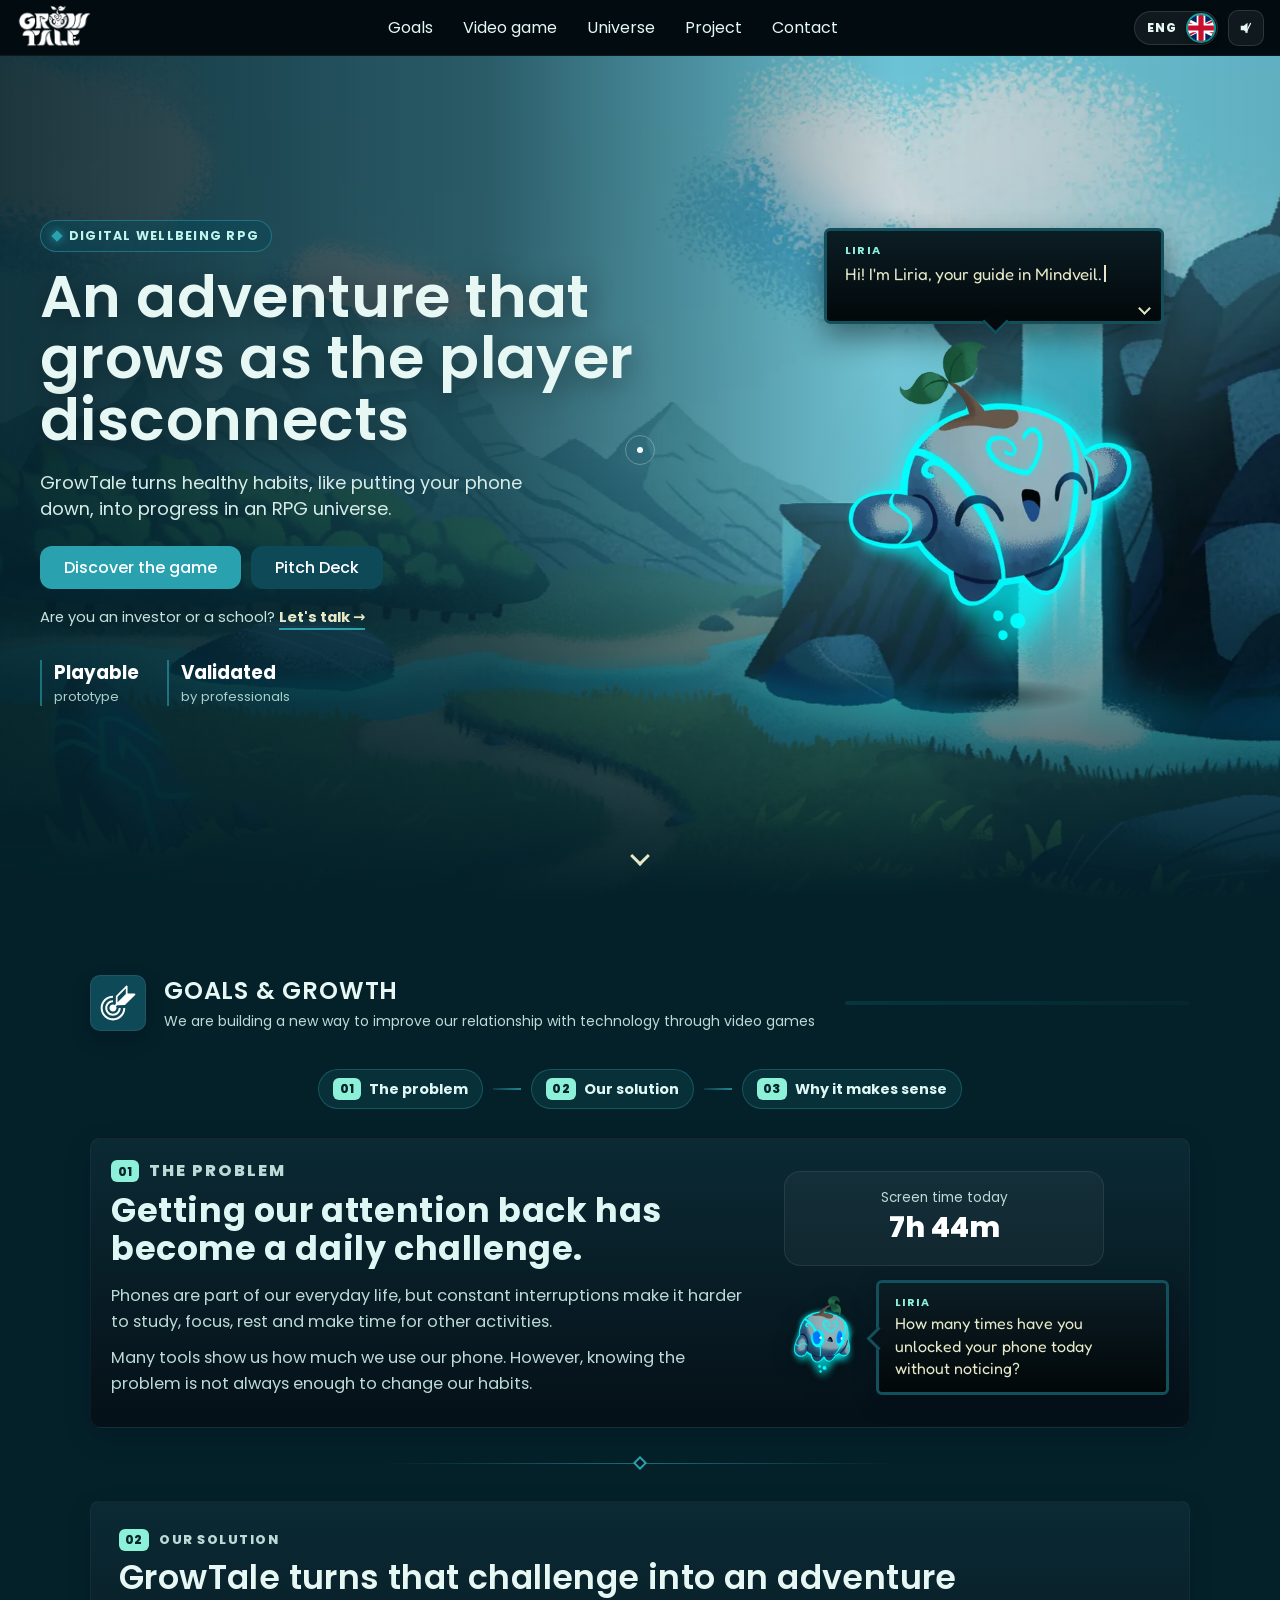
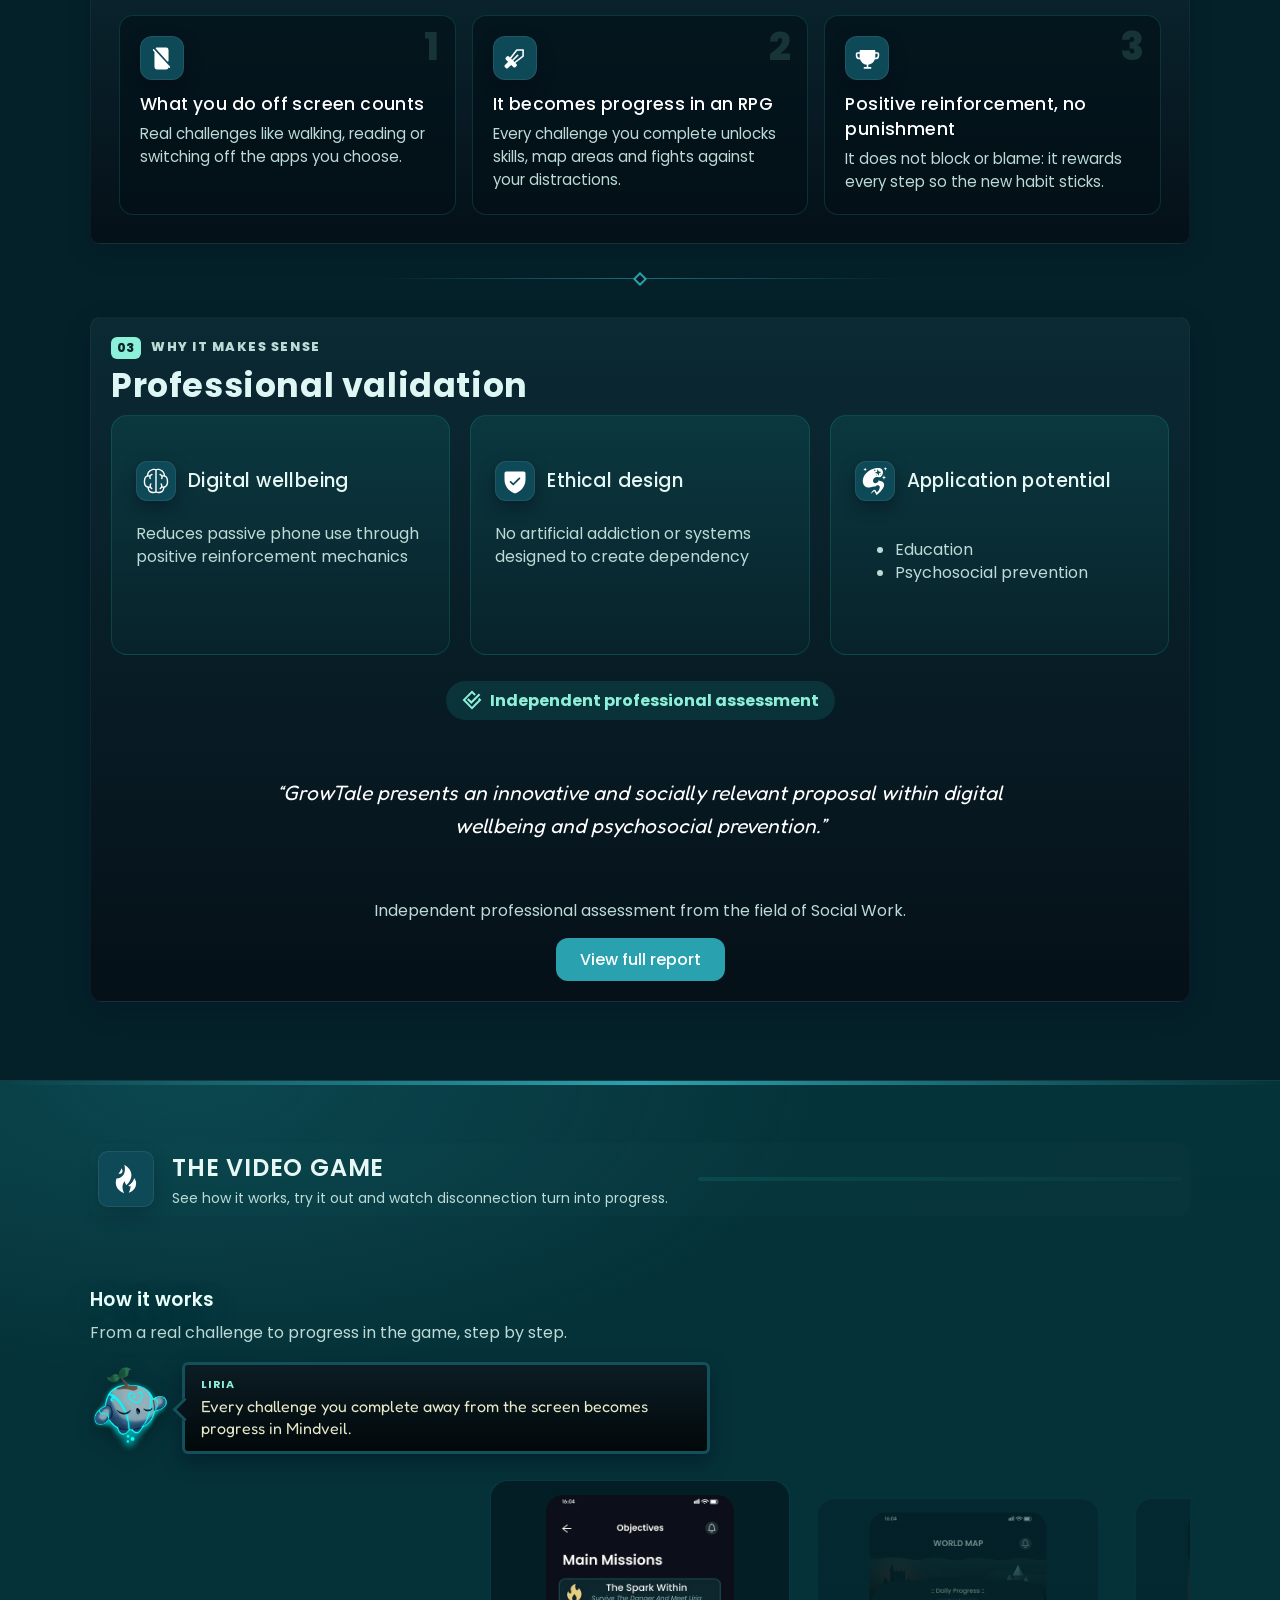
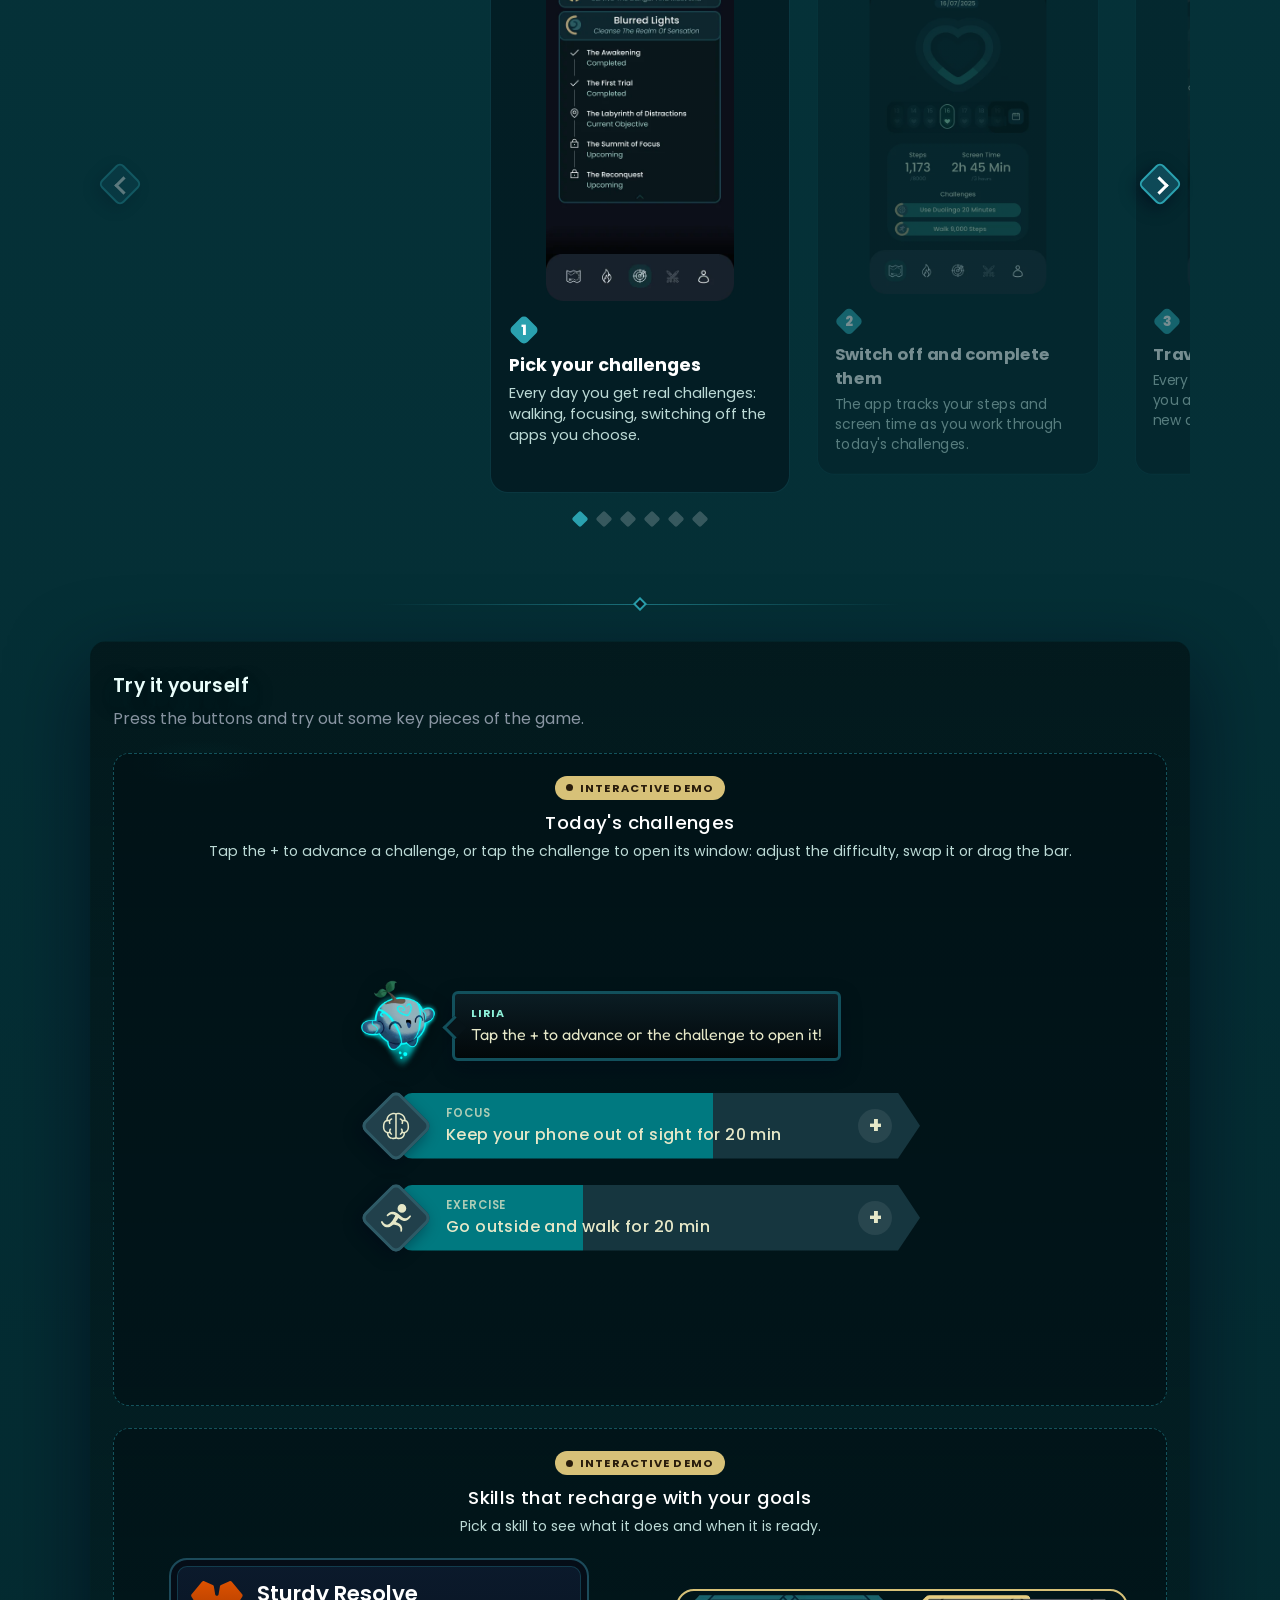
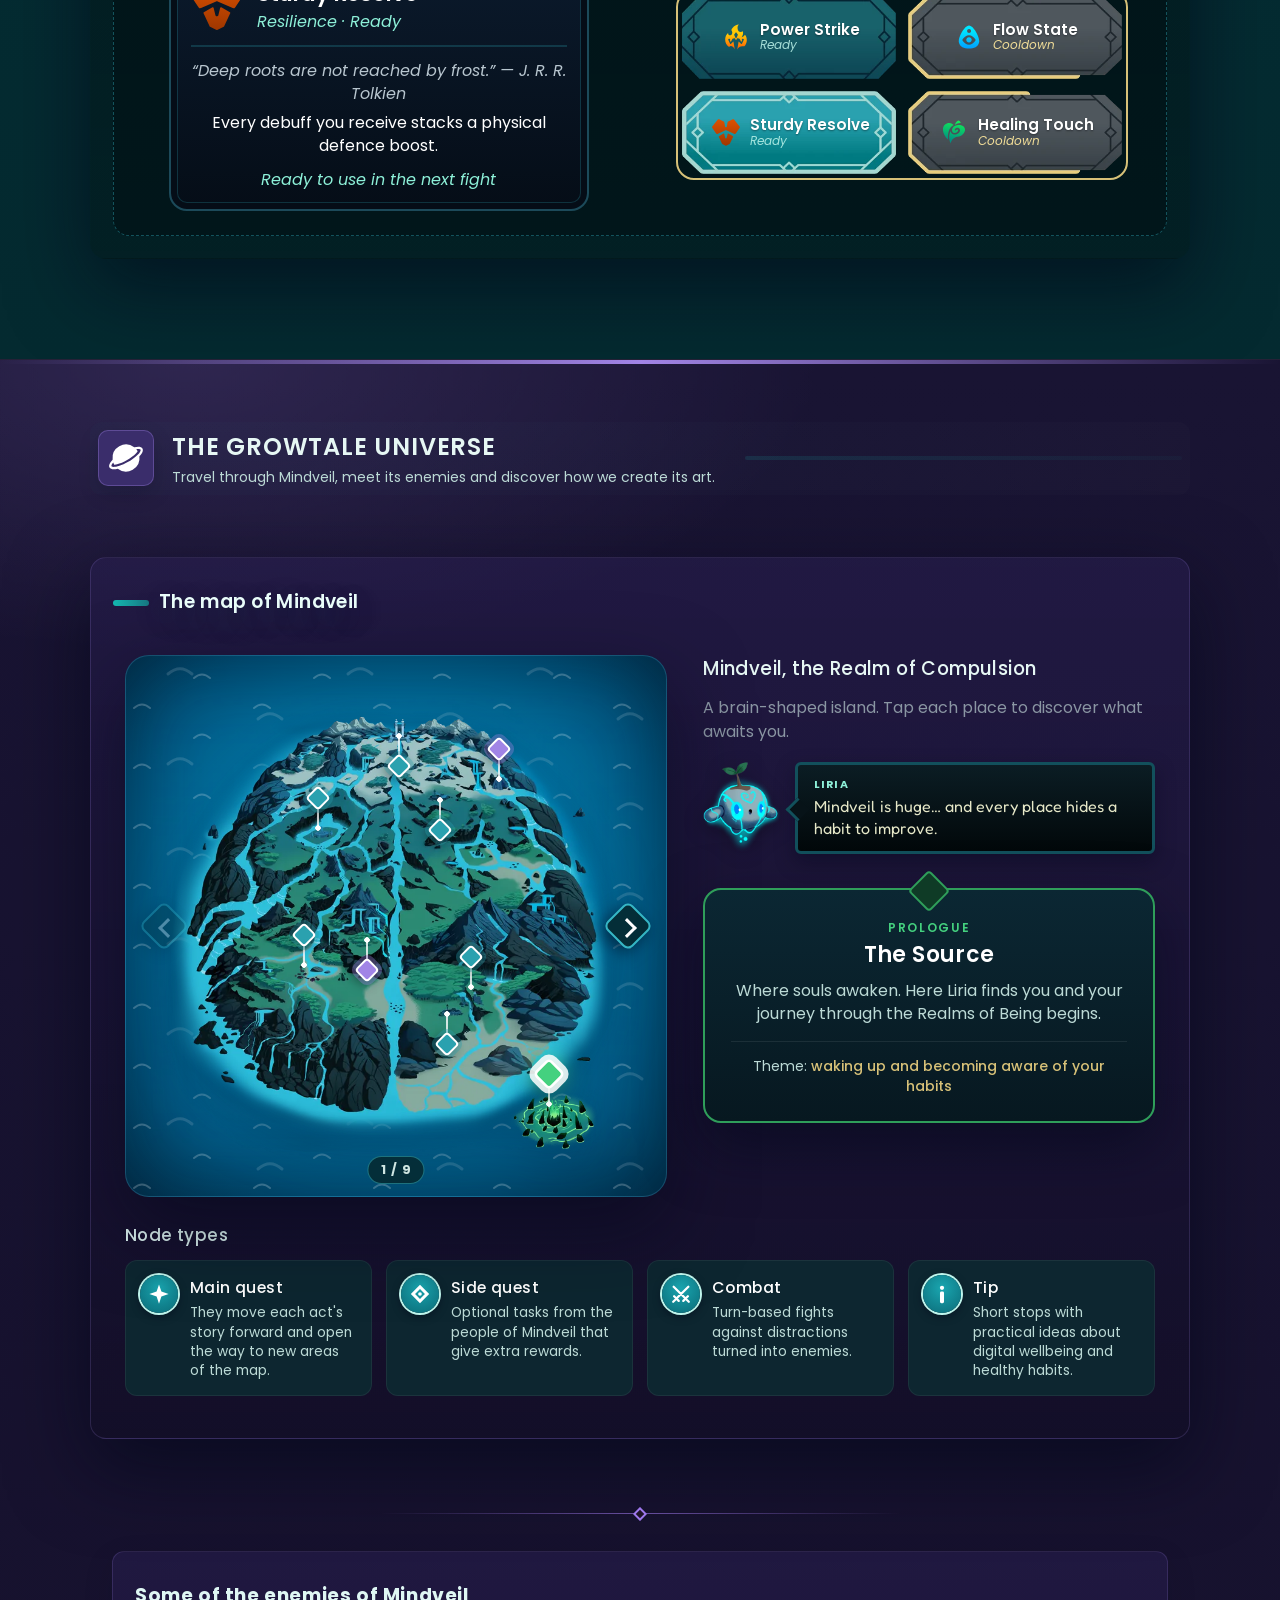
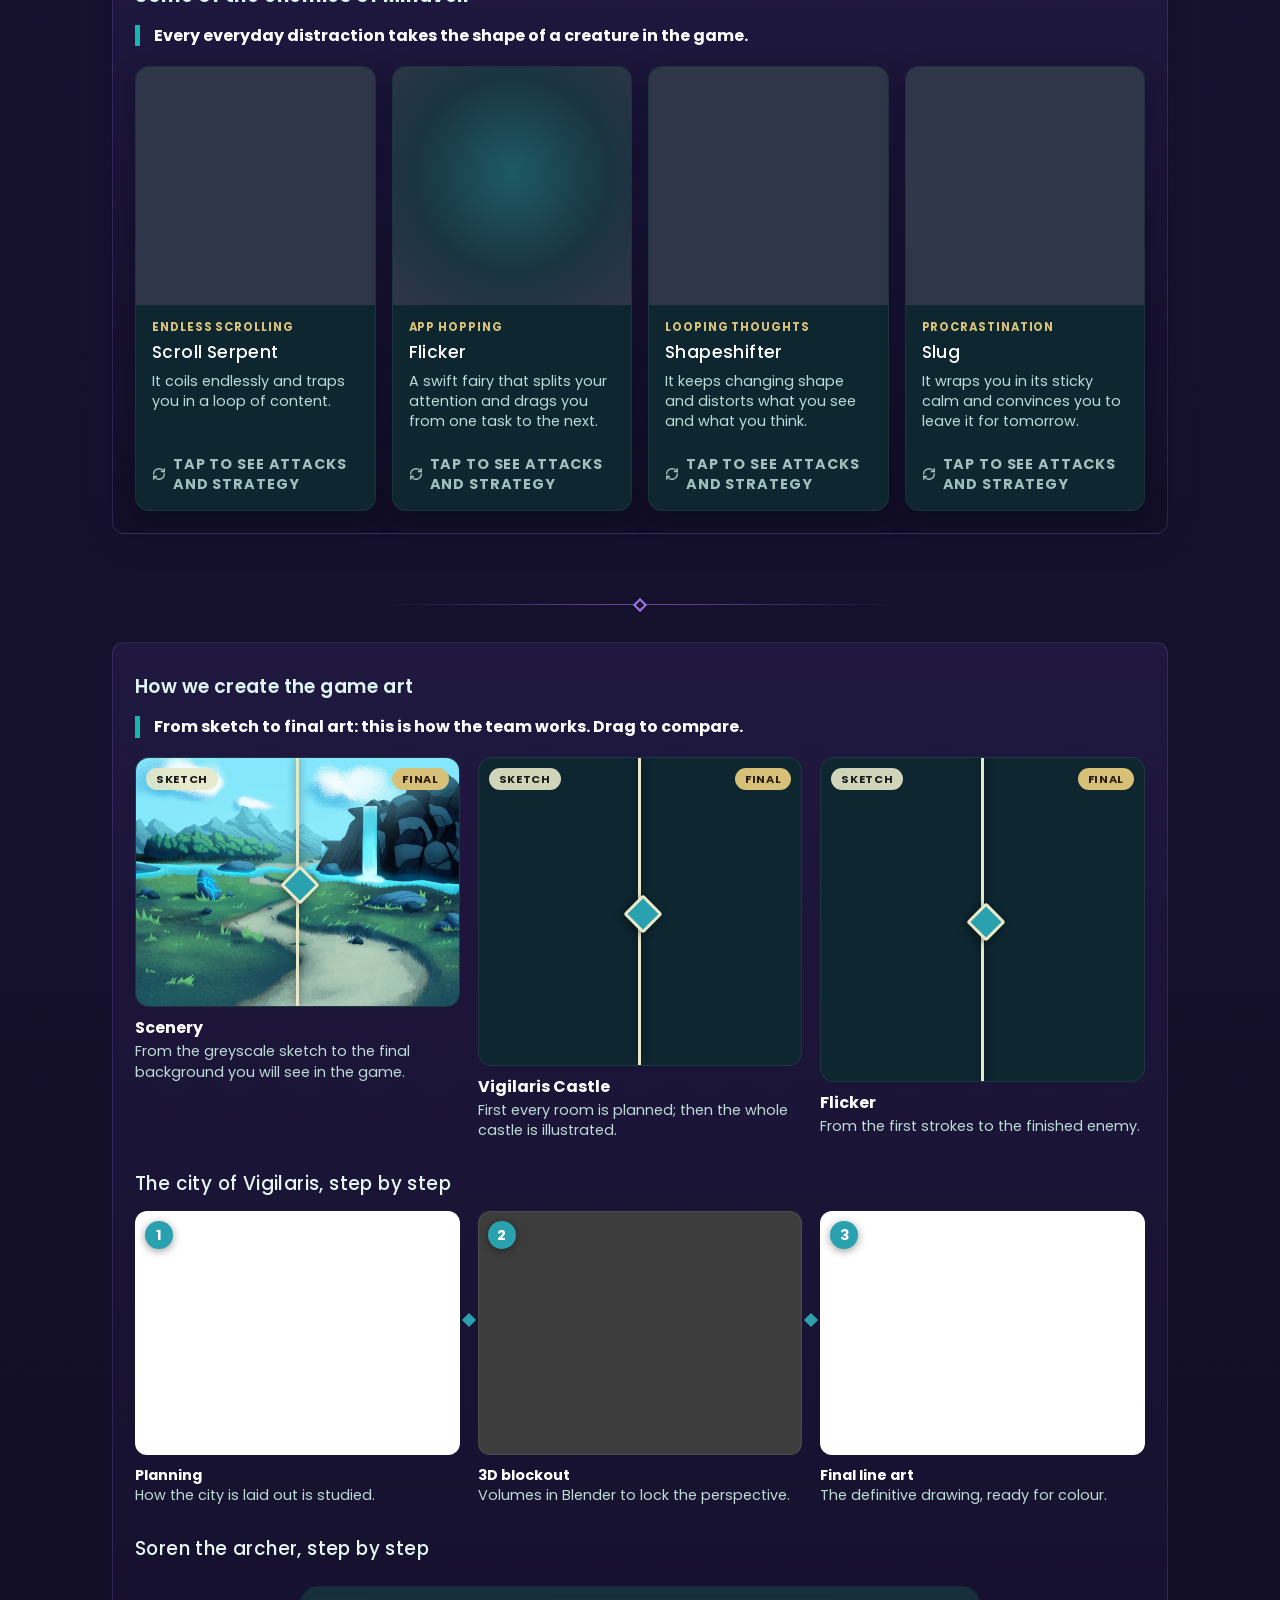
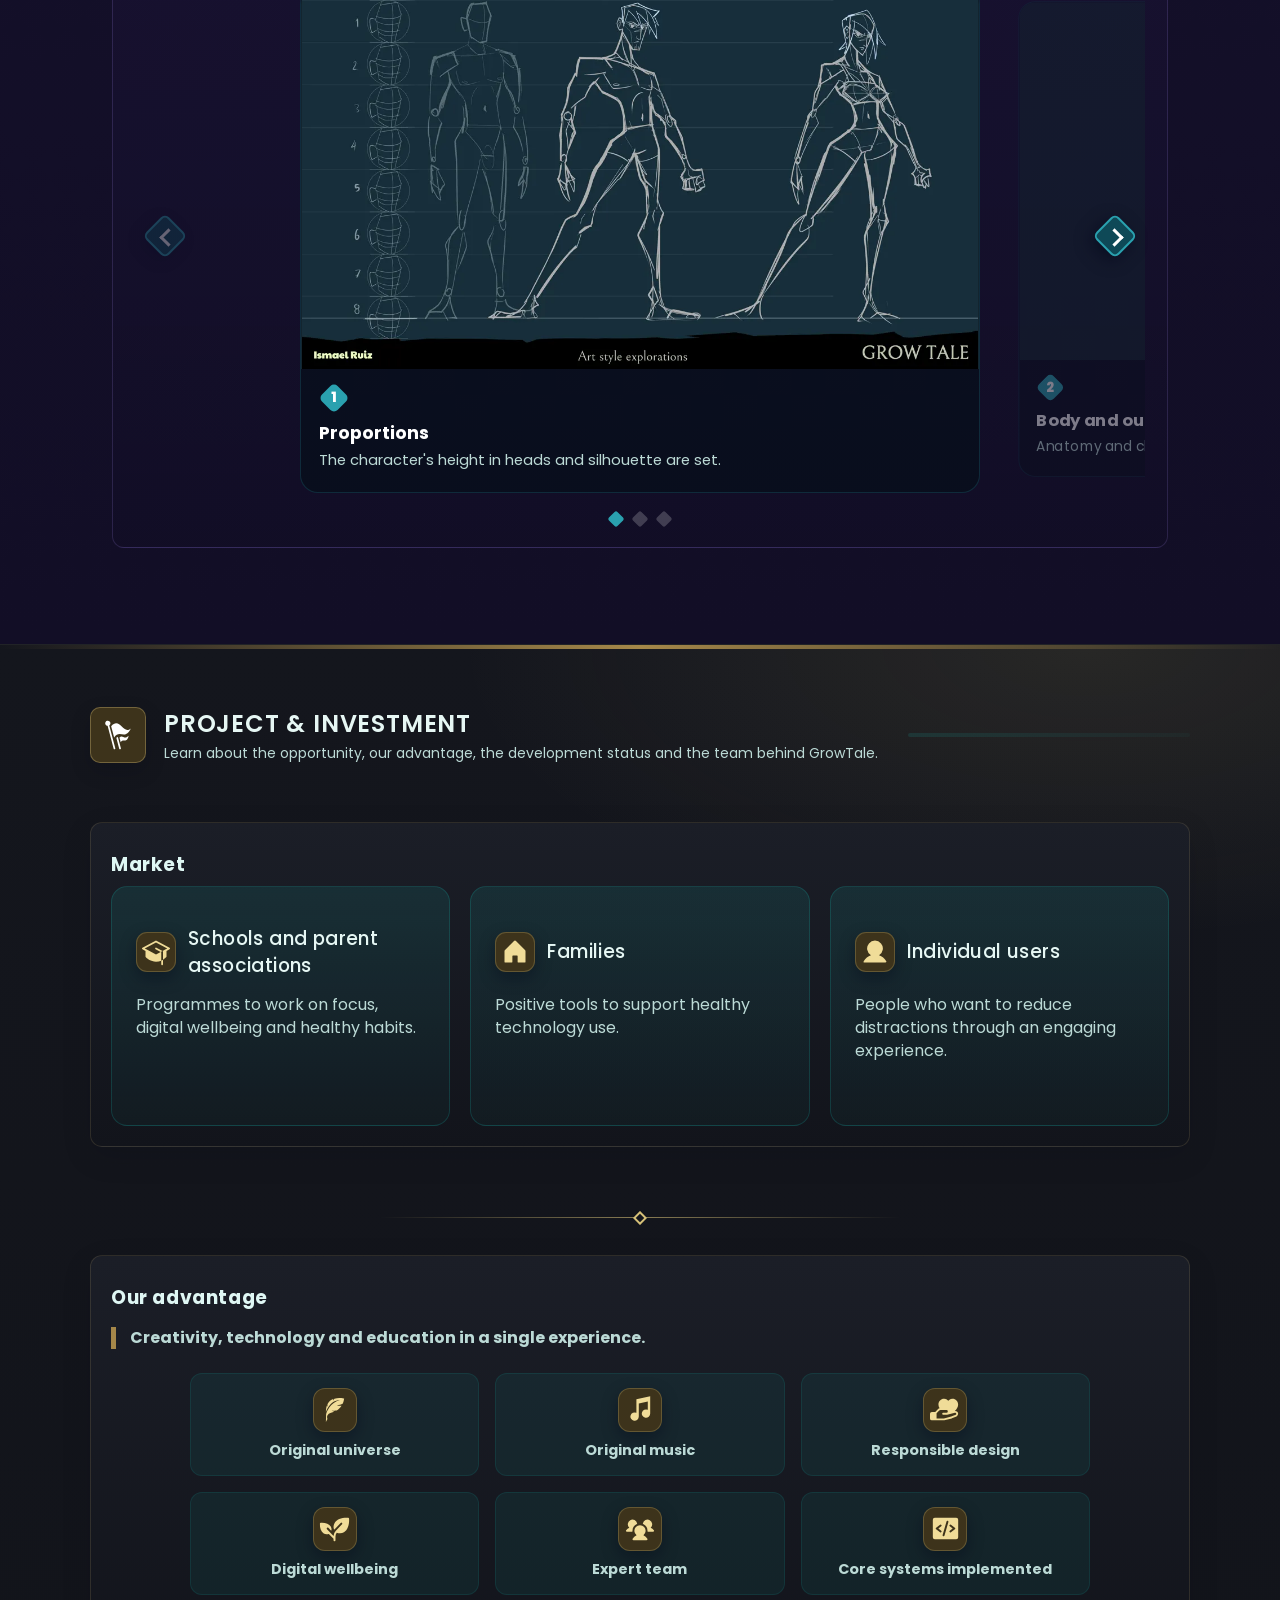
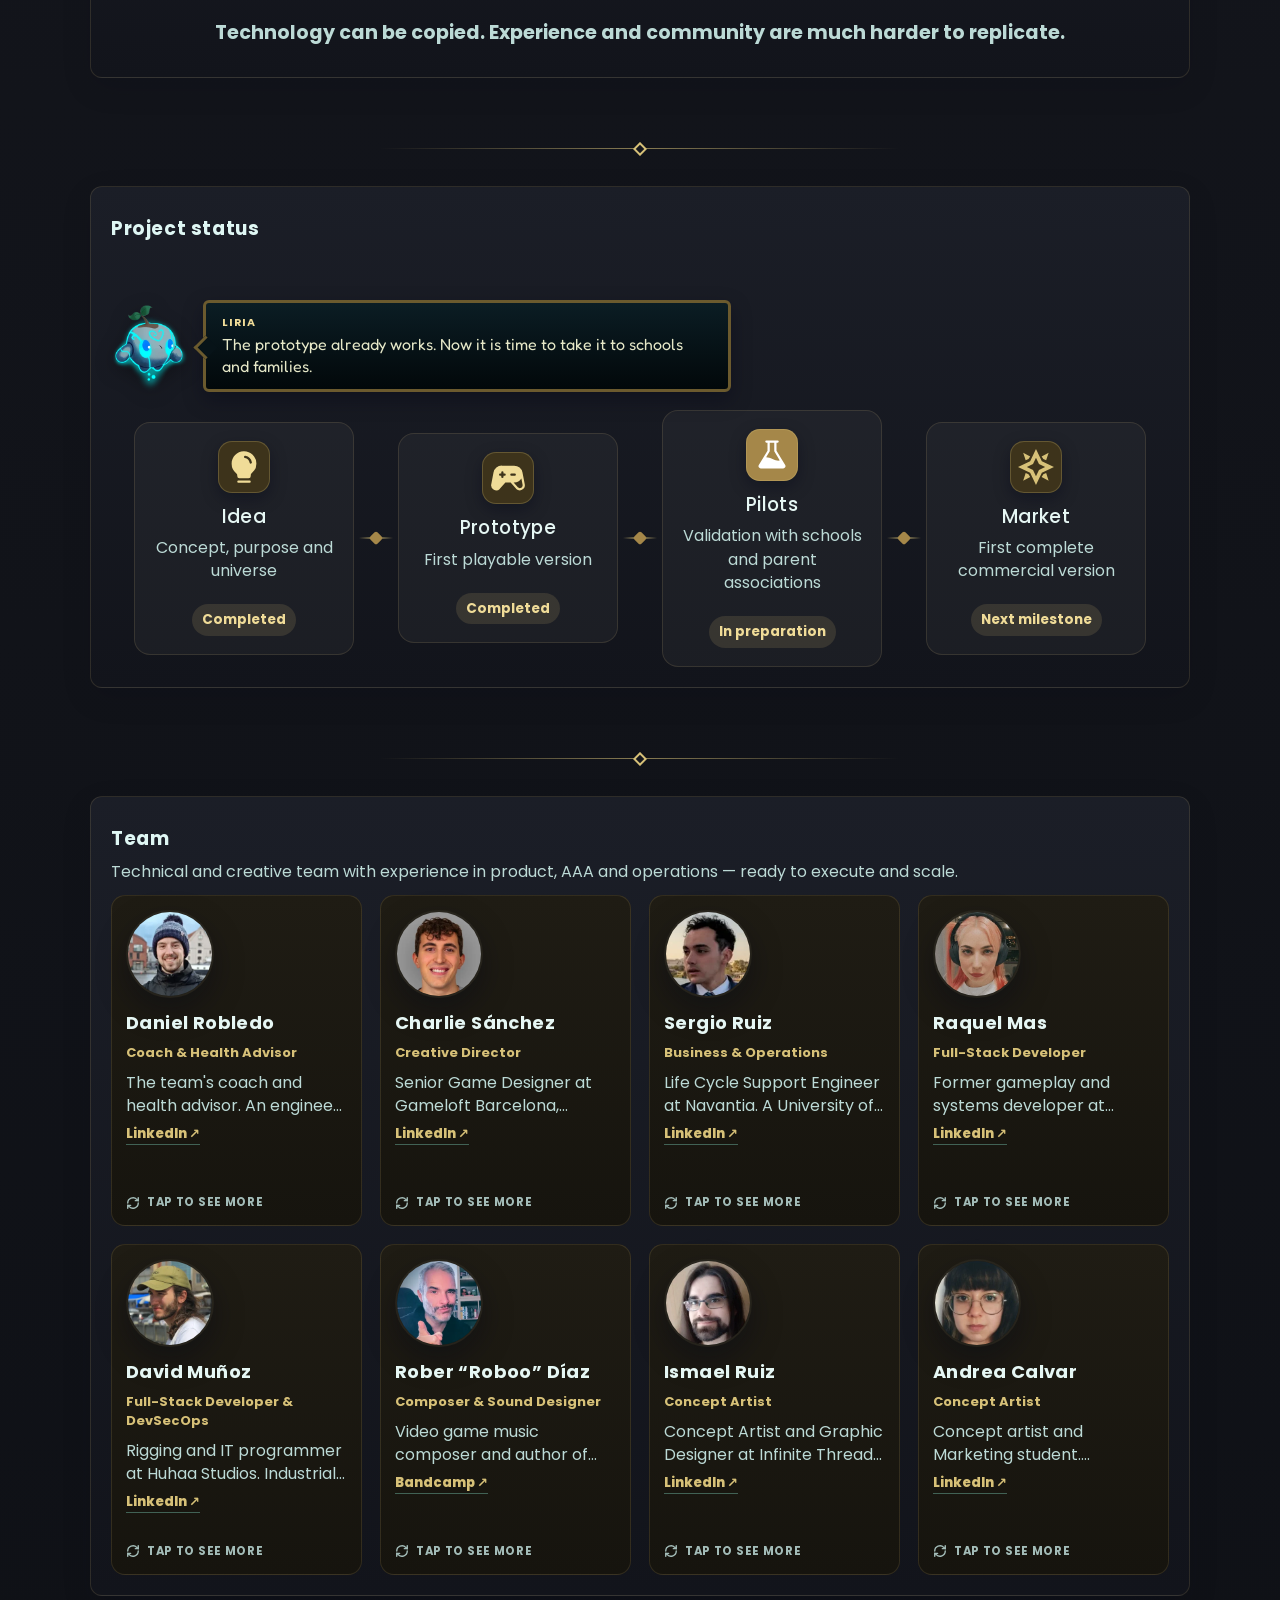
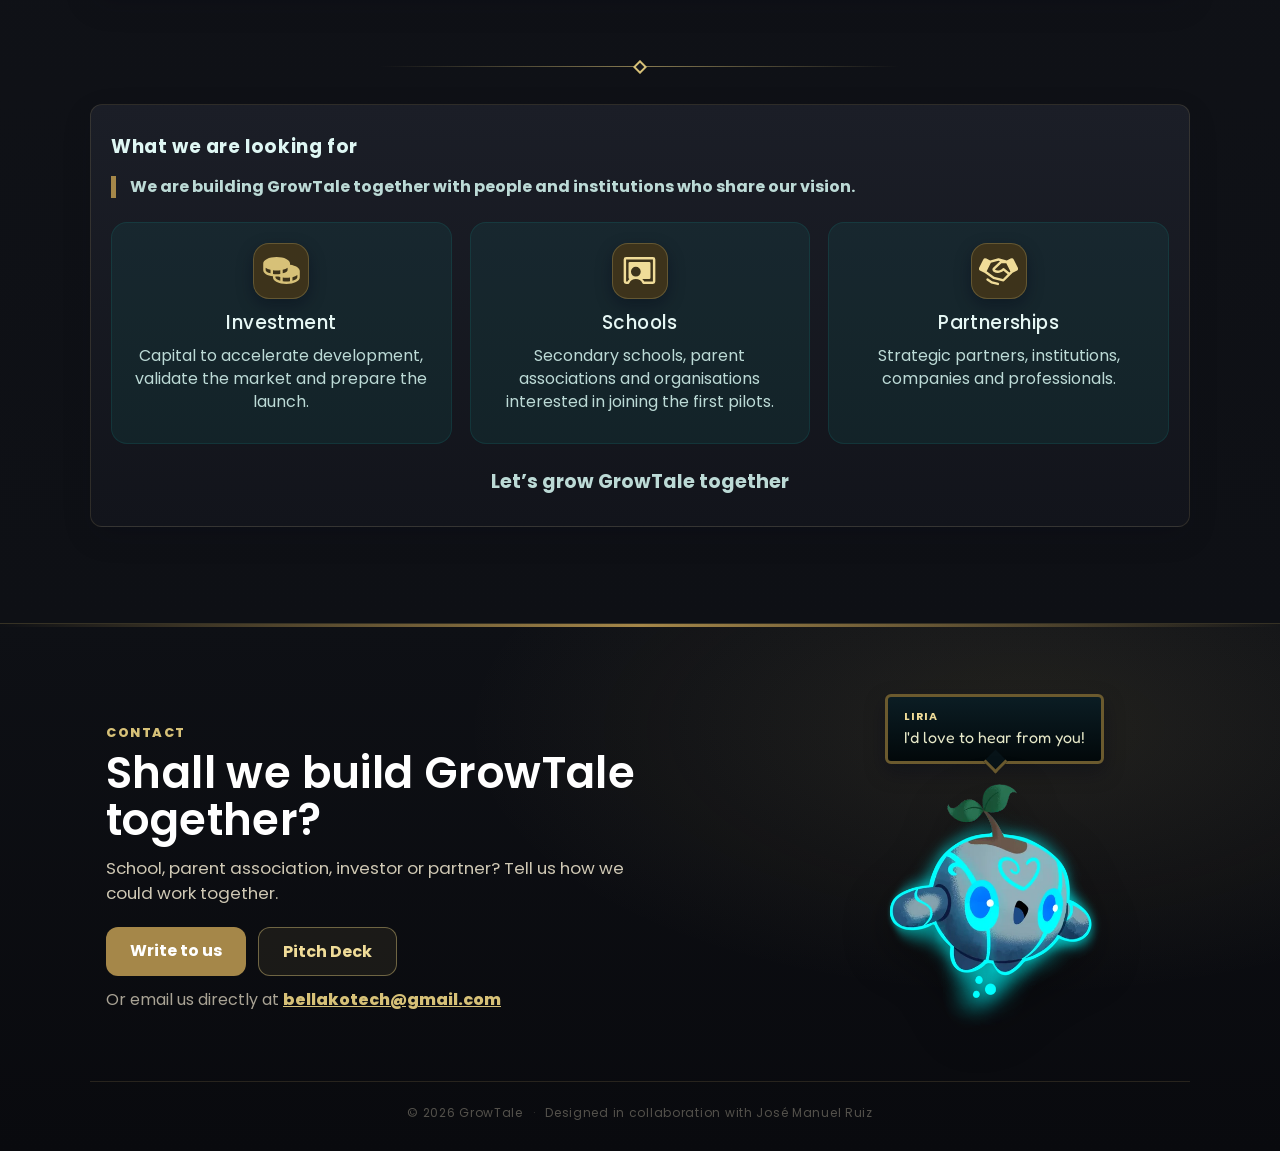
==== commit caa350fd: "Portada en móvil más compacta: subtítulo junto al titular y todo el banner cabe en pantalla Co-Autho" ====
--- a/about/index.html
+++ b/about/index.html
@@ -27,7 +27,7 @@
     <link href="https://fonts.googleapis.com/css2?family=Fredoka:wght@400;500;600&family=Poppins:ital,wght@0,400;0,500;0,600;1,400&display=swap" rel="stylesheet">
     <!-- Entrada suave al llegar desde el botón "Descubre GrowTale" de la portada -->
     <script>try{if(sessionStorage.getItem('growtale_enter')){document.documentElement.classList.add('arrive');sessionStorage.removeItem('growtale_enter')}}catch(e){}</script>
-    <link rel="stylesheet" href="/styles.css?v=20261123b">
+    <link rel="stylesheet" href="/styles.css?v=20261123c">
   </head>
   <body>
     <a class="skip-link" href="#main" data-i18n="skip_to_content">Saltar al contenido</a>
@@ -1030,7 +1030,7 @@
       <div class="cursor-inner"></div>
     </div>
 
-    <script src="/app.js?v=20261123b" defer></script>
-    <script src="/cursor.js?v=20261123b" defer></script>
+    <script src="/app.js?v=20261123c" defer></script>
+    <script src="/cursor.js?v=20261123c" defer></script>
   </body>
 </html>
--- a/styles.css
+++ b/styles.css
@@ -2720,3 +2720,22 @@
   .hero-speech::after{left:-10px;top:50%;bottom:auto;margin:-8px 0 0;border-right:0;border-bottom:3px solid #12505c;border-left:3px solid #12505c}
   .hero-halo{top:50%;left:18%}
 }
+
+/* Portada en móvil, compacta: el subtítulo pegado al titular y todo el banner cabe en pantalla */
+@media (max-width:700px){
+  #vision.hero-full{padding:14px 0 54px}
+  #vision.hero-full .vision-grid{row-gap:16px}
+  #vision.hero-full .hero-eyebrow{order:1;font-size:.68rem;padding:5px 12px;margin:0}
+  #vision.hero-full .vision-copy h1{order:2;font-size:clamp(1.65rem,7.6vw,2.05rem);line-height:1.08;margin:0}
+  #vision.hero-full .vision-copy .lead{order:3;margin:-6px auto 0;font-size:.92rem;line-height:1.4;max-width:32ch}
+  #vision.hero-full .vision-image{order:4;margin:0;gap:10px}
+  #vision.hero-full .hero-liria-stage{flex:0 0 84px;width:84px}
+  .hero-speech{max-width:220px;padding:8px 12px 13px;font-size:.84rem;line-height:1.35}
+  .hero-speech-name{font-size:.62rem;margin-bottom:2px}
+  #vision.hero-full .hero-ctas{order:5;margin:4px 0 0;flex-wrap:nowrap;gap:8px}
+  #vision.hero-full .hero-ctas .btn{padding:10px 16px;font-size:.9rem;white-space:nowrap}
+  #vision.hero-full .hero-contact{order:6;margin:0;font-size:.82rem}
+  #vision.hero-full .hero-facts{order:7;margin:4px 0 0;gap:4px 20px}
+  #vision.hero-full .hero-facts strong{font-size:.95rem}
+  #vision.hero-full .hero-facts span{font-size:.72rem}
+}
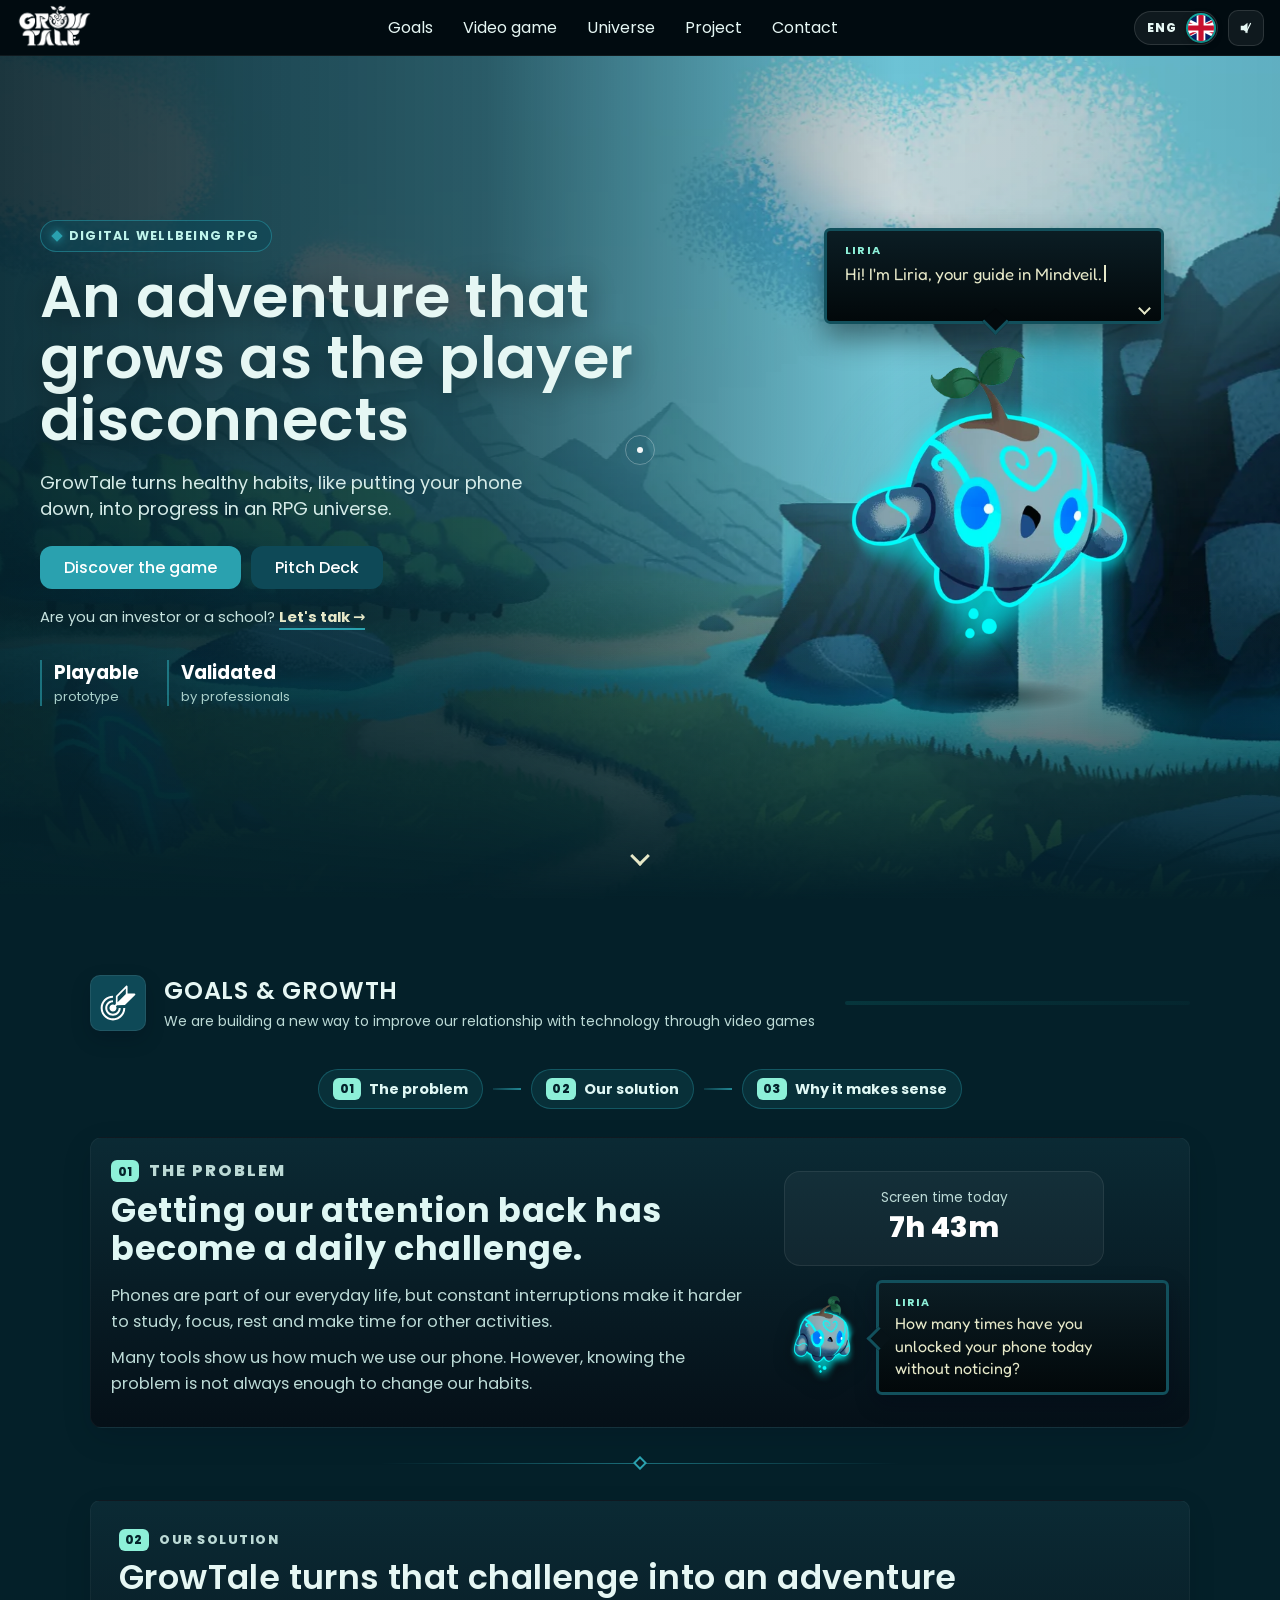
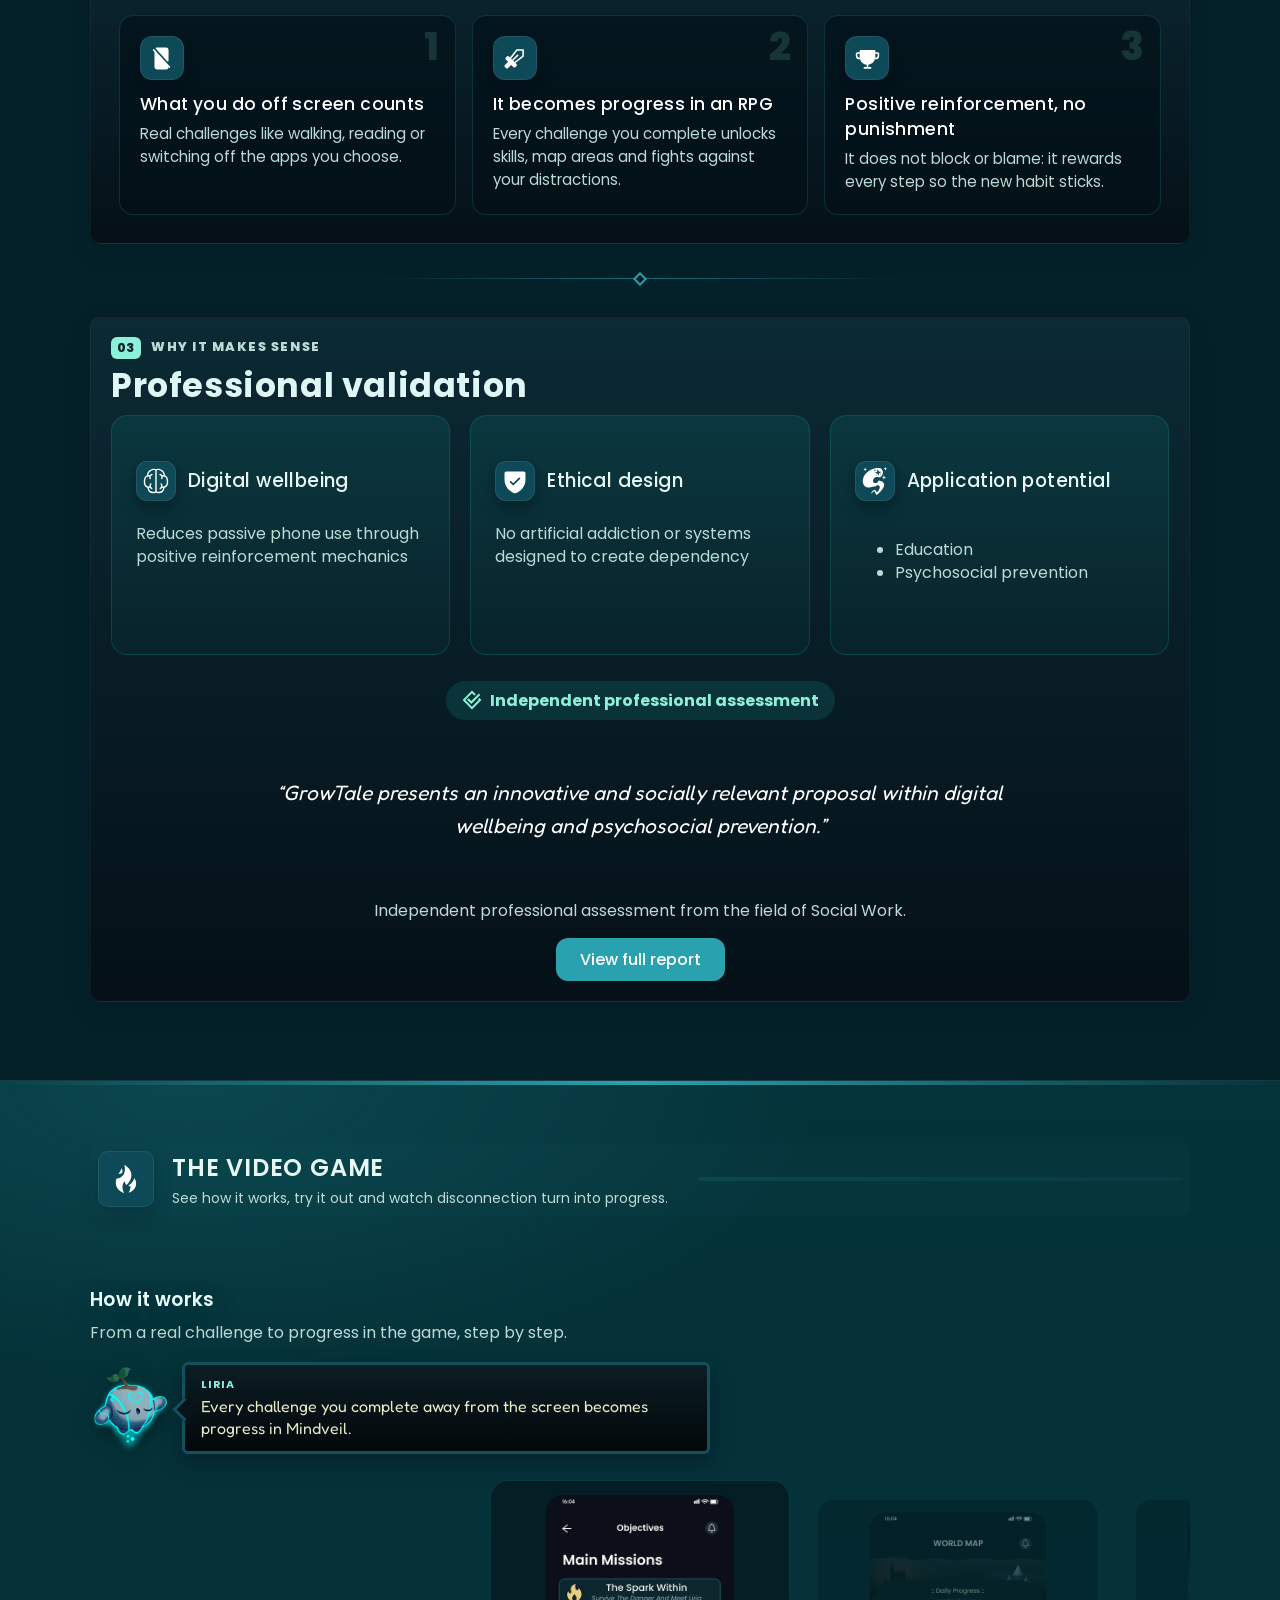
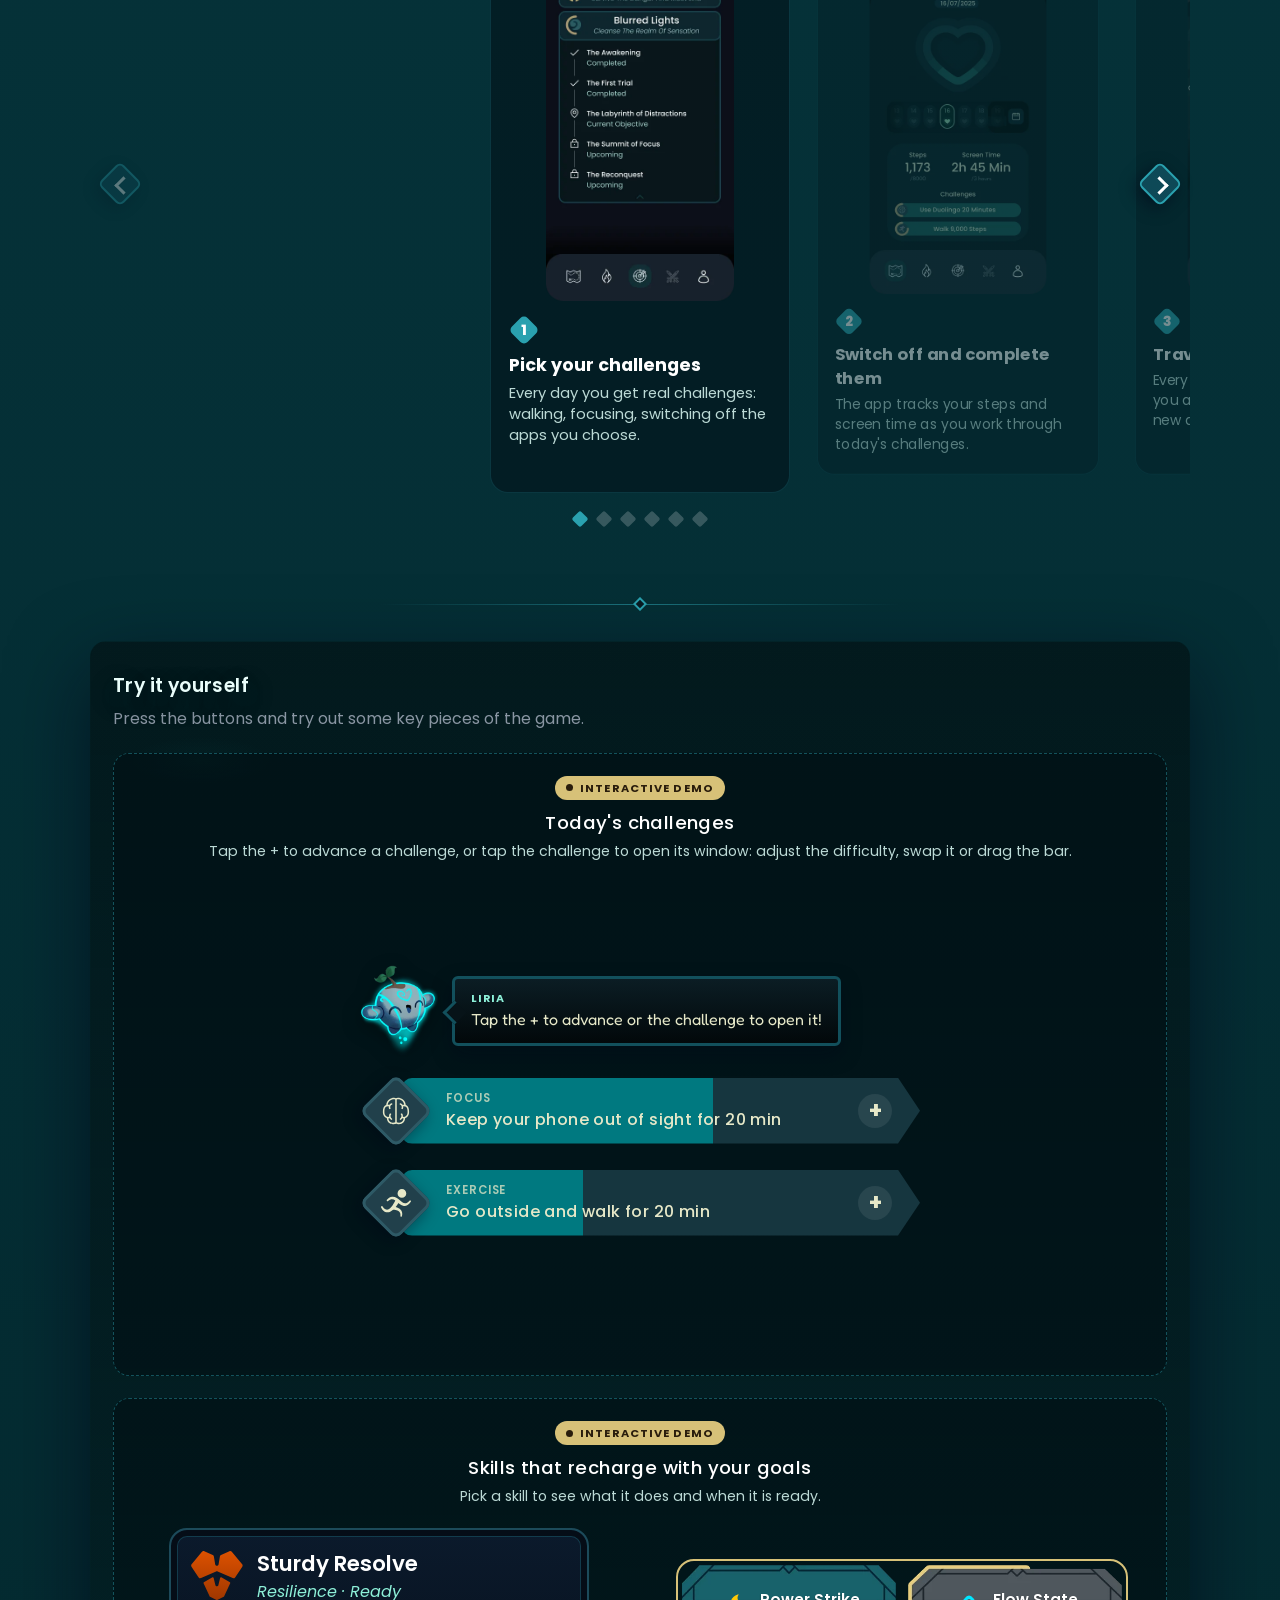
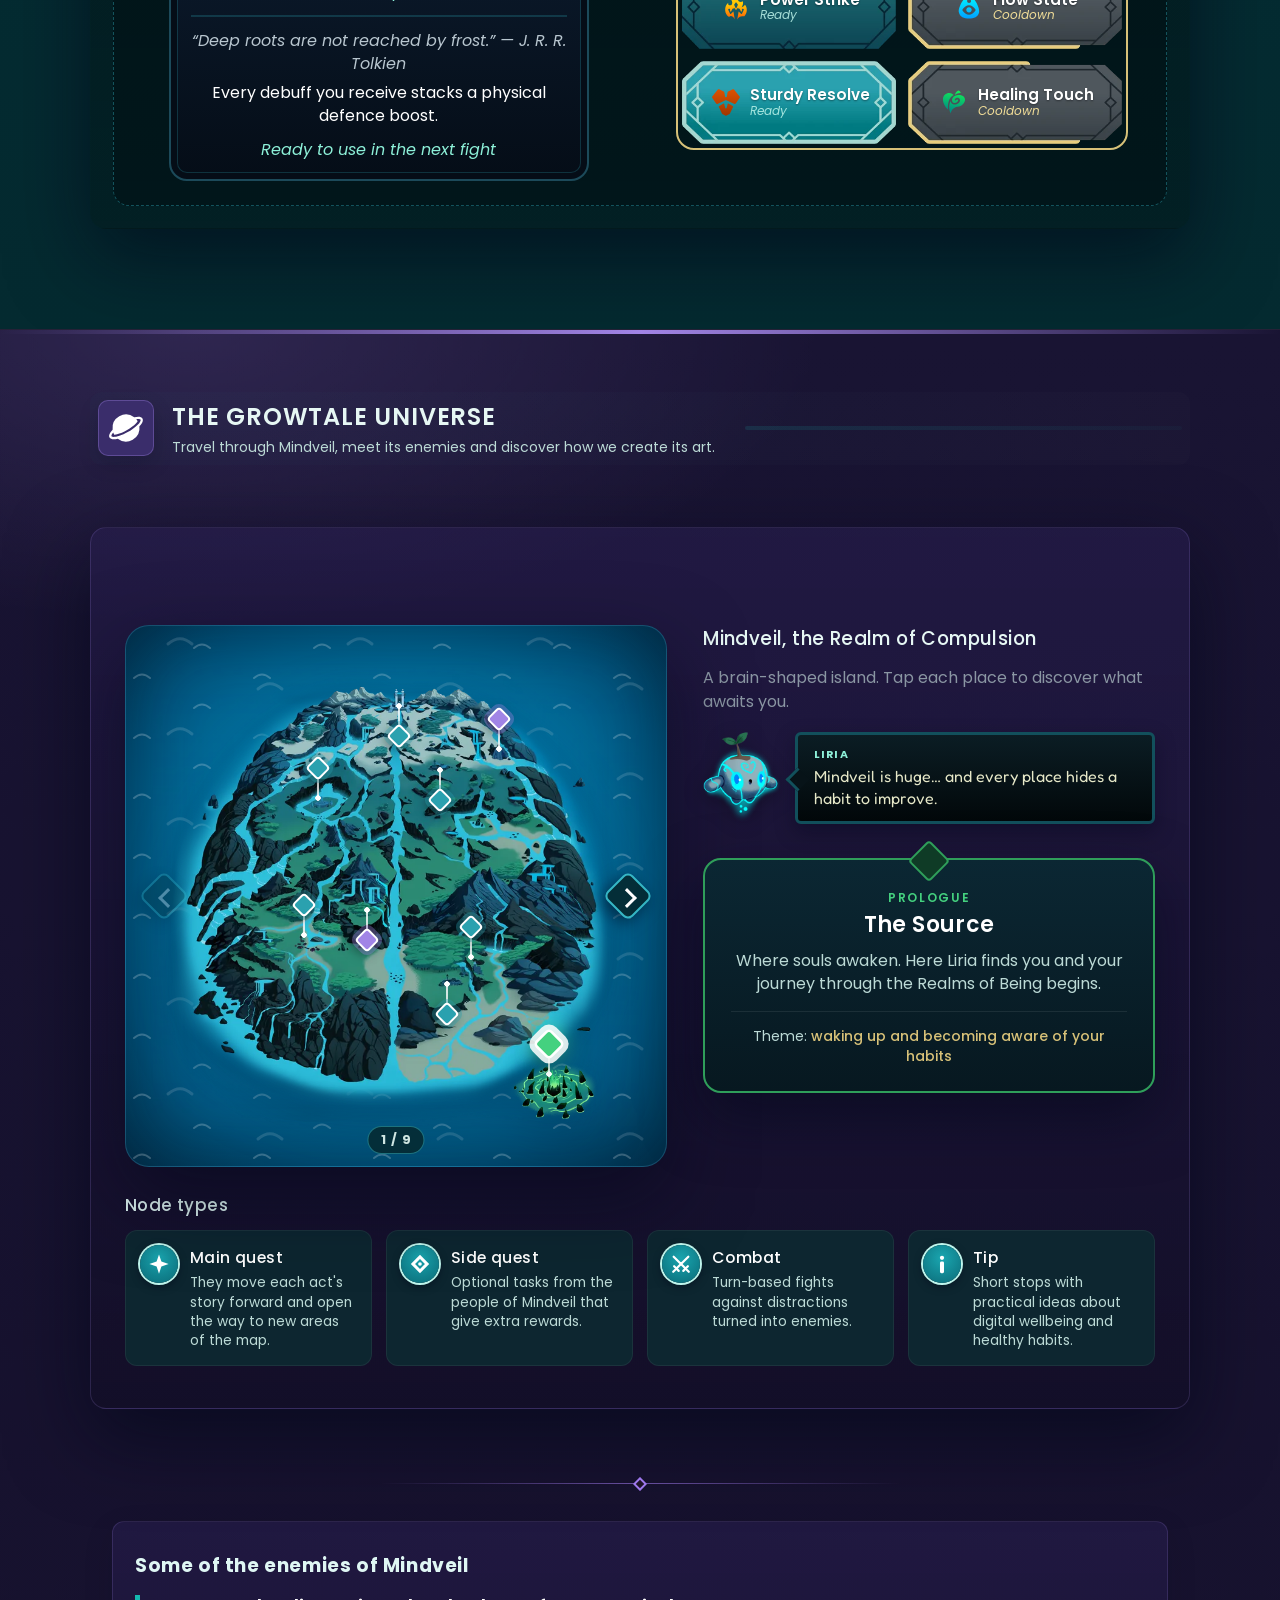
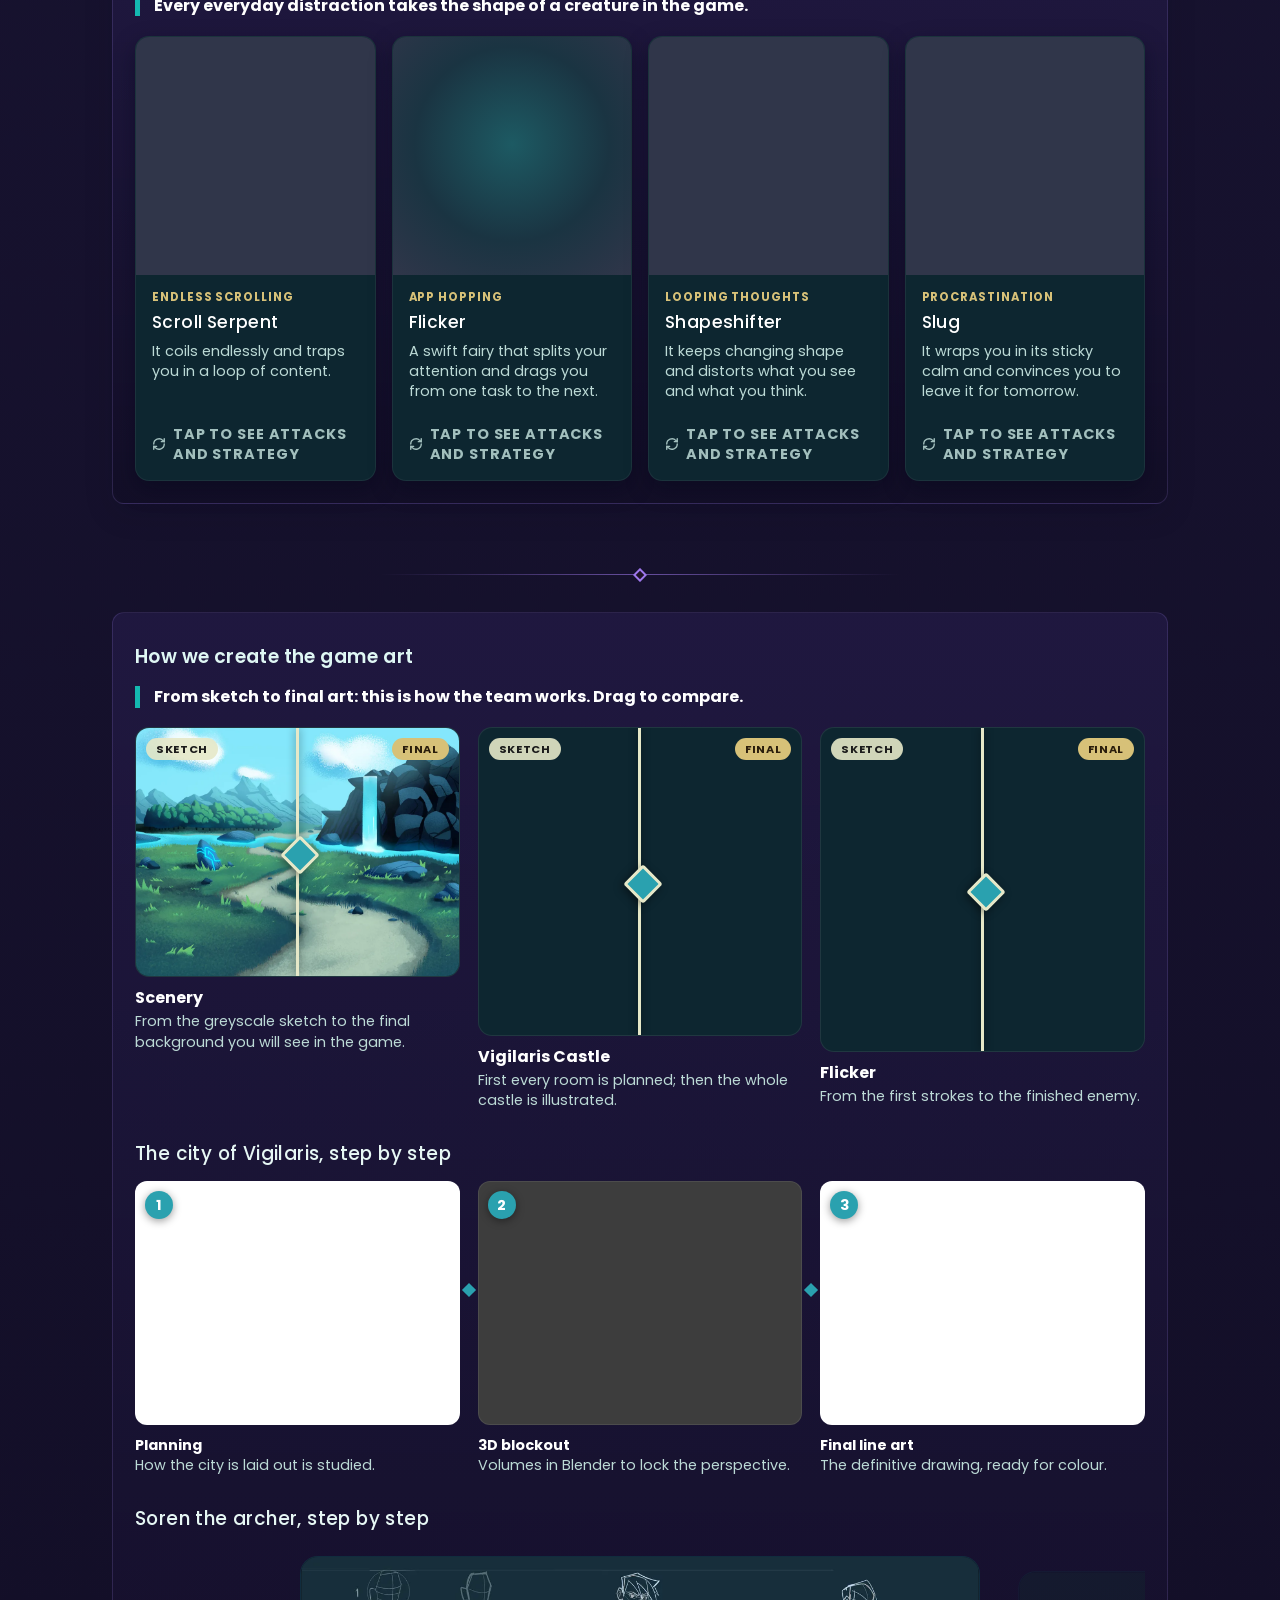
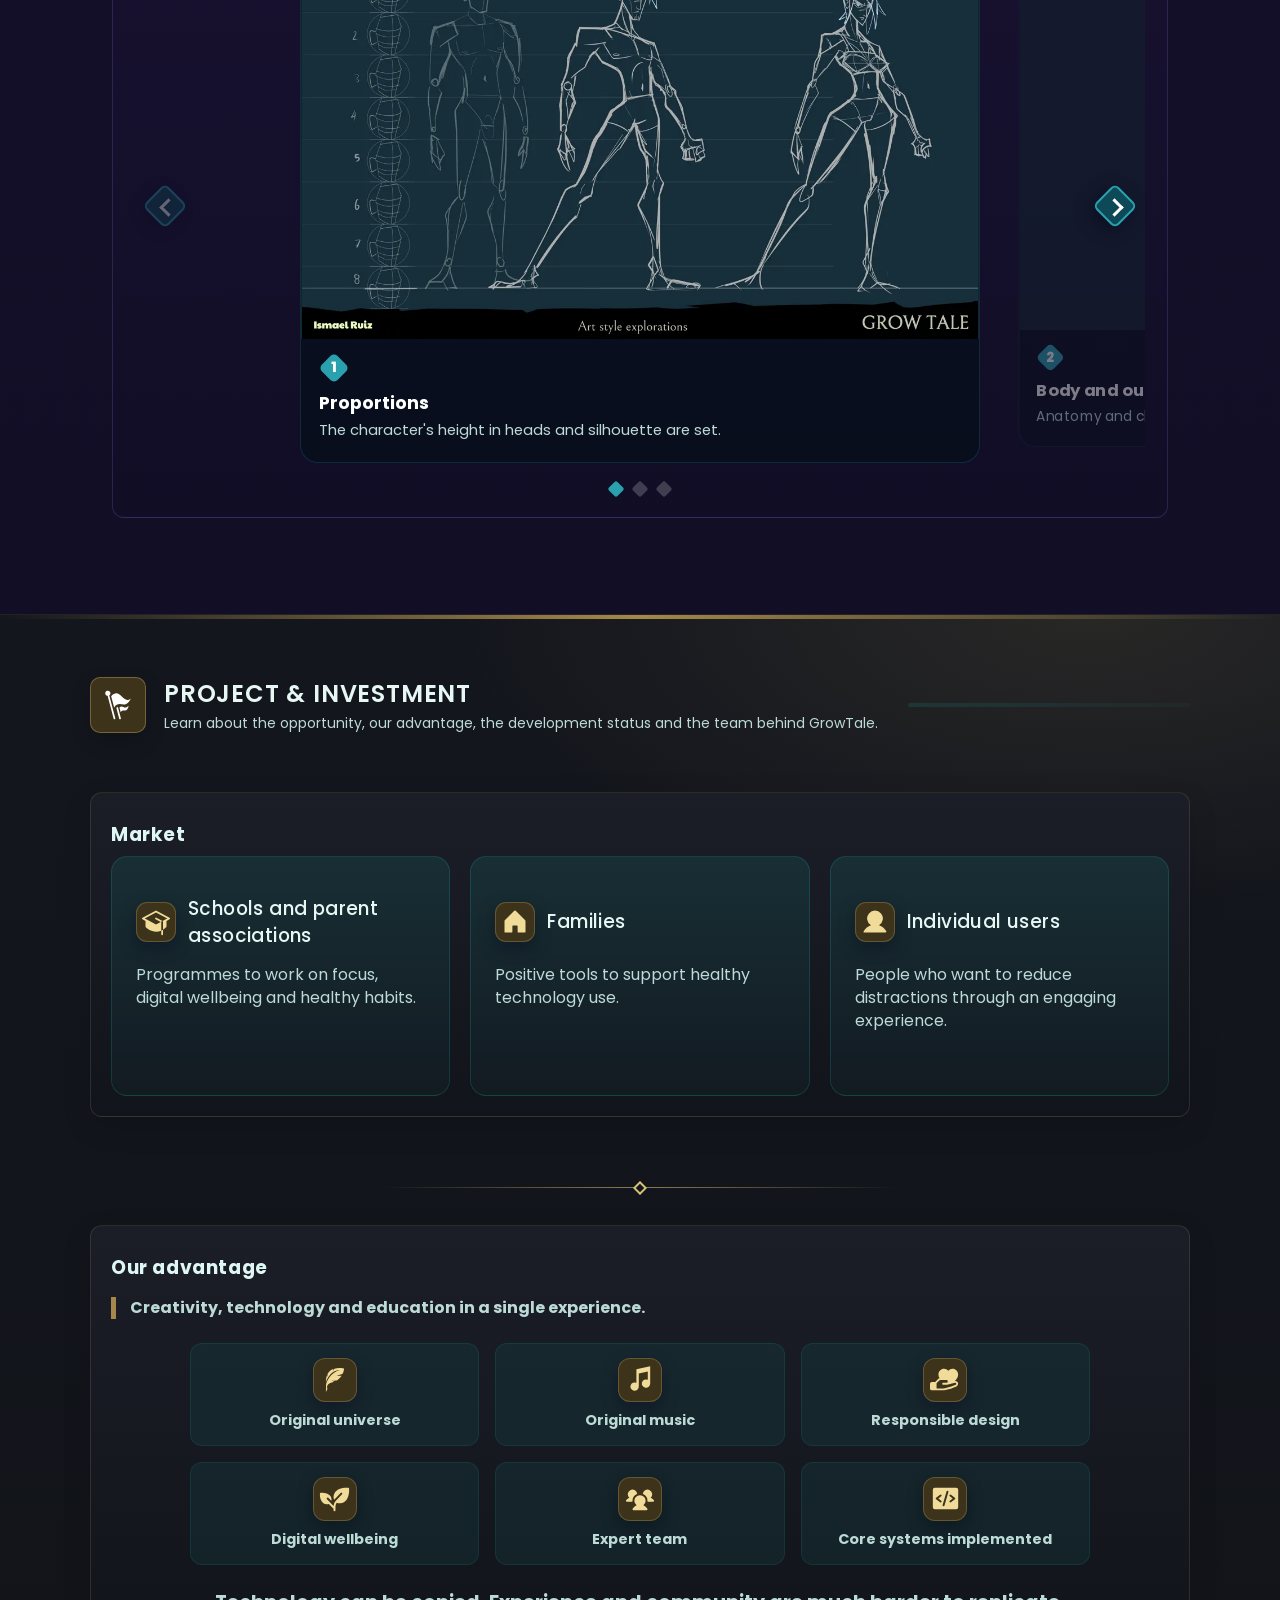
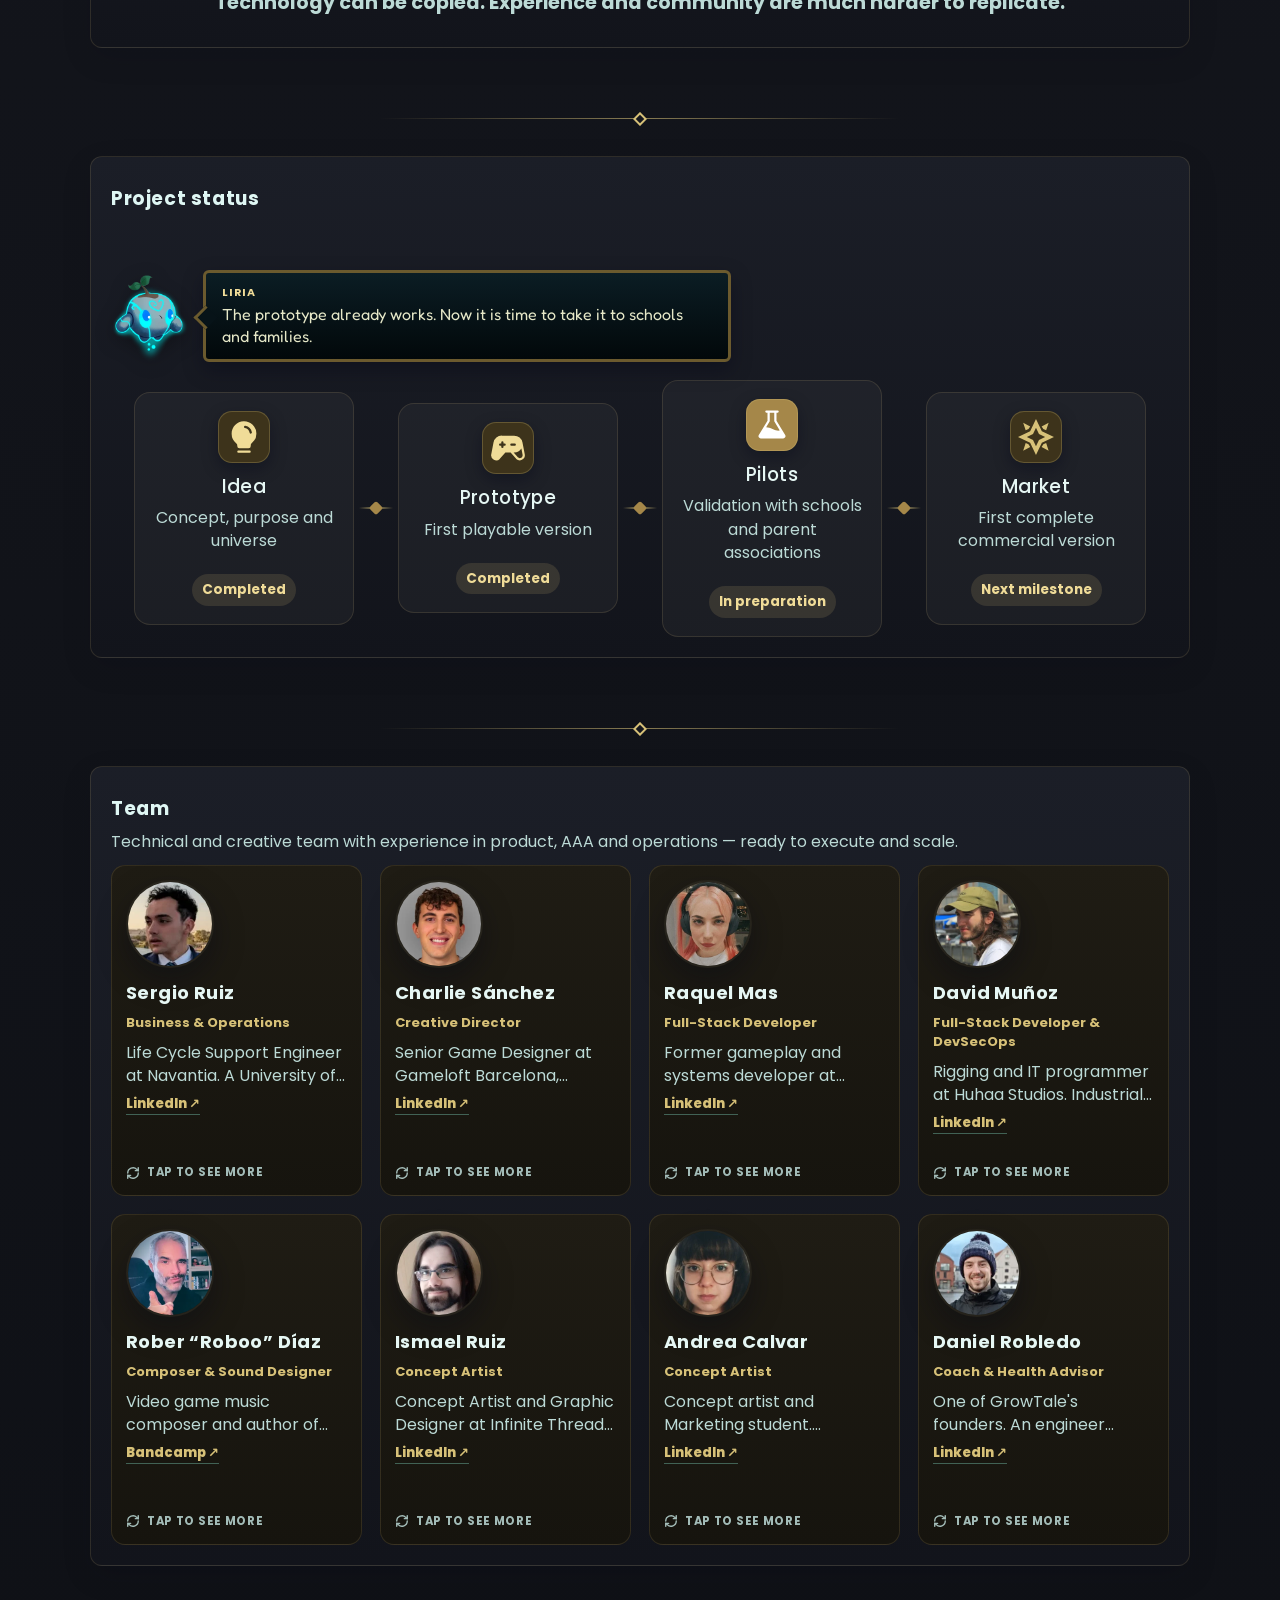
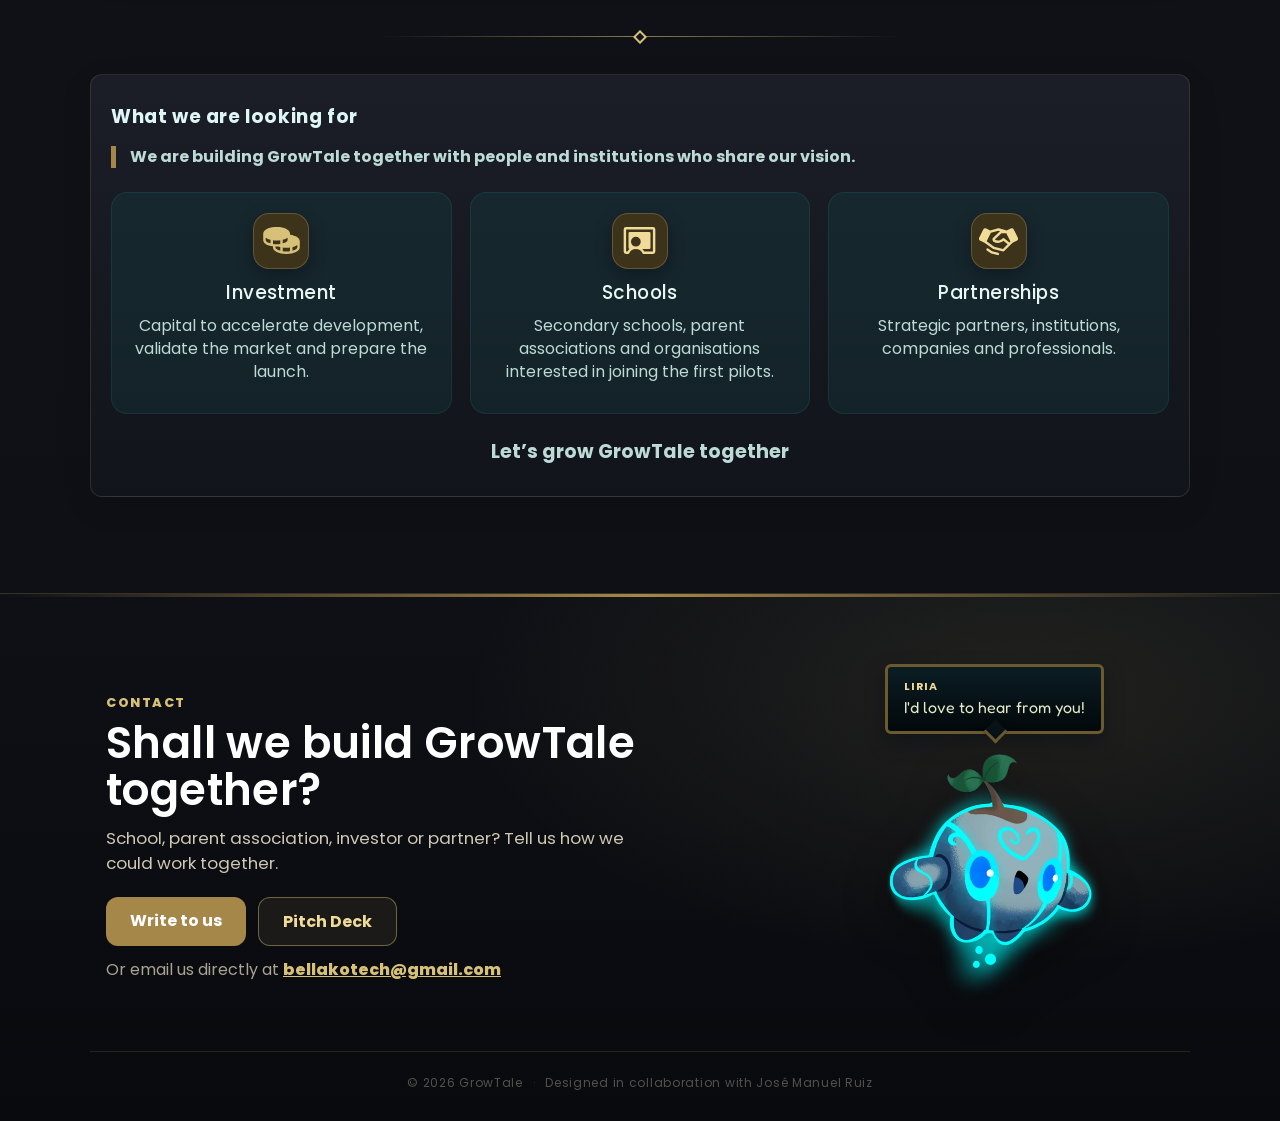
==== commit 661687c2: "Ajustes de móvil por secciones, equipo reordenado, Dani como fundador y menos hueco en Retos Objetiv" ====
--- a/about/index.html
+++ b/about/index.html
@@ -27,7 +27,7 @@
     <link href="https://fonts.googleapis.com/css2?family=Fredoka:wght@400;500;600&family=Poppins:ital,wght@0,400;0,500;0,600;1,400&display=swap" rel="stylesheet">
     <!-- Entrada suave al llegar desde el botón "Descubre GrowTale" de la portada -->
     <script>try{if(sessionStorage.getItem('growtale_enter')){document.documentElement.classList.add('arrive');sessionStorage.removeItem('growtale_enter')}}catch(e){}</script>
-    <link rel="stylesheet" href="/styles.css?v=20261123c">
+    <link rel="stylesheet" href="/styles.css?v=20261123j">
   </head>
   <body>
     <a class="skip-link" href="#main" data-i18n="skip_to_content">Saltar al contenido</a>
@@ -100,7 +100,7 @@
             <span class="hero-speech-next" aria-hidden="true"></span>
           </div>
           <button type="button" class="hero-liria-stage" id="hero-liria-stage" aria-label="Hablar con Liria" data-i18n-aria-label="hero_liria_talk">
-            <img id="hero-liria" src="/assets/images/hero/liria-happy2.webp" alt="Liria, la guía de GrowTale" data-i18n-alt="hero_liria_alt" width="420" height="513" fetchpriority="high">
+            <img id="hero-liria" src="/assets/images/hero/liria-happy1.webp" alt="Liria, la guía de GrowTale" data-i18n-alt="hero_liria_alt" width="420" height="513" fetchpriority="high">
           </button>
         </div>
       </div>
@@ -772,13 +772,13 @@
 
           <ul class="team-collage">
             <li class="member-card">
-              <div class="avatar-wrap"><img class="avatar" src="/assets/images/team/daniel.webp" alt="" width="88" height="88" loading="lazy"></div>
+              <div class="avatar-wrap"><img class="avatar avatar-zoom" src="/assets/images/team/sergio.webp" alt="" width="88" height="88" loading="lazy"></div>
               <div class="member-meta">
-                <h3 class="member-name">Daniel Robledo</h3>
-                <div class="role" data-i18n="role_daniel">Coach y asesor de salud</div>
-                <p class="bio-short" id="bio-daniel" data-i18n="bio_daniel">Coach y asesor de salud del equipo. Ingeniero apasionado por la tecnología y la psicología, vela por que cada mecánica de GrowTale cuide de verdad el bienestar de quien juega. Technical Producer en Foundever y anterior Director de Producto en BrytSpace.</p>
-                <a class="member-link" href="https://www.linkedin.com/in/danielcrobledo/" target="_blank" rel="noopener" aria-label="Daniel Robledo · LinkedIn">LinkedIn ↗</a>
-                <button class="btn view-profile" aria-expanded="false" aria-controls="bio-daniel">Ver perfil completo</button>
+                <h3 class="member-name">Sergio Ruiz</h3>
+                <div class="role" data-i18n="role_sergio">Business & Operaciones</div>
+                <p class="bio-short" id="bio-sergio" data-i18n="bio_sergio">Ingeniero de Apoyo al Ciclo de Vida en Navantia. Formado en la Universidad de Málaga, aporta método y visión de ingeniería al desarrollo de GrowTale.</p>
+                <a class="member-link" href="https://www.linkedin.com/in/sergio-ruiz-p%C3%A9rez-536897249/" target="_blank" rel="noopener" aria-label="Sergio Ruiz · LinkedIn">LinkedIn ↗</a>
+                <button class="btn view-profile" aria-expanded="false" aria-controls="bio-sergio">Ver perfil completo</button>
               </div>
             </li>
 
@@ -794,17 +794,6 @@
             </li>
 
             <li class="member-card">
-              <div class="avatar-wrap"><img class="avatar avatar-zoom" src="/assets/images/team/sergio.webp" alt="" width="88" height="88" loading="lazy"></div>
-              <div class="member-meta">
-                <h3 class="member-name">Sergio Ruiz</h3>
-                <div class="role" data-i18n="role_sergio">Business & Operaciones</div>
-                <p class="bio-short" id="bio-sergio" data-i18n="bio_sergio">Ingeniero de Apoyo al Ciclo de Vida en Navantia. Formado en la Universidad de Málaga, aporta método y visión de ingeniería al desarrollo de GrowTale.</p>
-                <a class="member-link" href="https://www.linkedin.com/in/sergio-ruiz-p%C3%A9rez-536897249/" target="_blank" rel="noopener" aria-label="Sergio Ruiz · LinkedIn">LinkedIn ↗</a>
-                <button class="btn view-profile" aria-expanded="false" aria-controls="bio-sergio">Ver perfil completo</button>
-              </div>
-            </li>
-
-            <li class="member-card">
               <div class="avatar-wrap"><img class="avatar" src="/assets/images/team/raquel.webp" alt="" width="88" height="88" loading="lazy"></div>
               <div class="member-meta">
                 <h3 class="member-name">Raquel Mas</h3>
@@ -856,6 +845,17 @@
                 <p class="bio-short" id="bio-andrea" data-i18n="bio_andrea">Concept artist y estudiante de Marketing. Compagina la ilustración con la comunicación del proyecto.</p>
                 <a class="member-link" href="https://www.linkedin.com/in/andrea-calvar-prieto-308182278/" target="_blank" rel="noopener" aria-label="Andrea Calvar · LinkedIn">LinkedIn ↗</a>
                 <button class="btn view-profile" aria-expanded="false" aria-controls="bio-andrea">Ver perfil completo</button>
+              </div>
+            </li>
+
+            <li class="member-card">
+              <div class="avatar-wrap"><img class="avatar" src="/assets/images/team/daniel.webp" alt="" width="88" height="88" loading="lazy"></div>
+              <div class="member-meta">
+                <h3 class="member-name">Daniel Robledo</h3>
+                <div class="role" data-i18n="role_daniel">Coach y asesor de salud</div>
+                <p class="bio-short" id="bio-daniel" data-i18n="bio_daniel">Uno de los fundadores de GrowTale. Ingeniero apasionado por la tecnología y la psicología, vela por que cada mecánica de GrowTale cuide de verdad el bienestar de quien juega. Technical Producer en Foundever y anterior Director de Producto en BrytSpace.</p>
+                <a class="member-link" href="https://www.linkedin.com/in/danielcrobledo/" target="_blank" rel="noopener" aria-label="Daniel Robledo · LinkedIn">LinkedIn ↗</a>
+                <button class="btn view-profile" aria-expanded="false" aria-controls="bio-daniel">Ver perfil completo</button>
               </div>
             </li>
           </ul>
@@ -1030,7 +1030,7 @@
       <div class="cursor-inner"></div>
     </div>
 
-    <script src="/app.js?v=20261123c" defer></script>
-    <script src="/cursor.js?v=20261123c" defer></script>
+    <script src="/app.js?v=20261123j" defer></script>
+    <script src="/cursor.js?v=20261123j" defer></script>
   </body>
 </html>
--- a/styles.css
+++ b/styles.css
@@ -2739,3 +2739,64 @@
   #vision.hero-full .hero-facts strong{font-size:.95rem}
   #vision.hero-full .hero-facts span{font-size:.72rem}
 }
+
+/* =========================================
+   Ajustes de móvil por secciones
+   ========================================= */
+.team-section .team-collage{position:relative}
+.team-dots{display:none}
+@media (max-width:700px){
+  /* Objetivos: los 3 pasos, uno debajo de otro y alineados */
+  .story-steps{flex-direction:column;align-items:stretch;width:min(100%,300px);gap:8px}
+  .story-steps li + li::before{display:none}
+  .story-steps a{width:100%;justify-content:flex-start;padding:9px 14px;font-size:.88rem}
+
+  /* Retos: la caja tenía 0 de margen lateral; todo queda dentro con aire */
+  .tryit-item#challenges{padding:22px 14px 24px}
+  #challenges .tryit-hint{padding:0 4px}
+  #challenges .liria-tip{margin-left:0;margin-right:0}
+
+  /* Habilidades: icono y texto centrados, estado bajo el nombre */
+  .skills-demo .skill-buttons{width:100%}
+  .skill-btn{justify-content:center;gap:8px;padding:10px 10px 10px 12px}
+  .skill-btn-text{align-items:center;text-align:center}
+  .skill-btn .skill-btn-name{white-space:normal;font-size:.9rem;line-height:1.15}
+
+  /* Mapa: tarjeta del lugar más compacta para que mapa y descripción quepan juntos */
+  .map-aside .region-panel{margin-top:4px}
+  .region-card{padding:20px 16px 14px}
+  .region-card h4{font-size:19px;margin-bottom:6px}
+  .region-card p{font-size:.9rem;line-height:1.4;margin:0}
+  .region-chapter{margin-bottom:6px}
+  .region-theme{margin-top:10px;padding-top:9px;font-size:13px}
+  .region-character{margin-top:10px;padding-top:10px}
+  .region-character img{width:48px;height:48px}
+
+  /* Enemigos: imagen arriba y grande, texto debajo */
+  .enemy-card.flip-card .flip-front{flex-direction:column}
+  .enemy-card .enemy-art{flex:none;aspect-ratio:4/3;min-height:0}
+  .enemy-grid{gap:14px}
+
+  /* Nuestra ventaja: 2 columnas que caben en la caja */
+  .advantage-grid{grid-template-columns:repeat(2,minmax(0,1fr));gap:10px}
+  .advantage-mini{min-width:0;padding:14px 10px}
+
+  /* Equipo: galería deslizable, una persona por pantalla */
+  .team-section .team-collage{display:flex;grid-template-columns:none;grid-auto-rows:auto;overflow-x:auto;scroll-snap-type:x mandatory;
+    gap:12px;padding:6px 9% 10px;margin:12px -14px 0;scrollbar-width:none;-webkit-overflow-scrolling:touch}
+  .team-section .team-collage::-webkit-scrollbar{display:none}
+  .team-section .team-collage > .member-card{flex:0 0 82%;scroll-snap-align:center;transition:transform .3s ease,opacity .3s ease}
+  .team-section .team-collage > .member-card:not(.is-current){transform:scale(.94);opacity:.55}
+  .team-dots{display:flex;justify-content:center;gap:12px;margin-top:10px}
+}
+@media (max-width:700px) and (prefers-reduced-motion:reduce){ .team-section .team-collage > .member-card{transition:none} }
+@media (max-width:700px){
+  /* sin reto abierto, la lista no reserva el alto de la ventana (quitaba el hueco de encima) */
+  .challenge-demo-grid:not(.is-open){min-height:0;align-items:flex-start}
+  .challenge-demo-grid.is-open{min-height:560px}
+}
+/* Retos: la zona solo reserva el alto que necesita la ventana del reto con su botón (451px), sin huecos de sobra */
+@media (min-width:701px){
+  .challenge-demo-grid,.challenge-demo-grid.is-open{min-height:470px}
+  .challenge-demo-grid .challenge-demo-modal{justify-content:flex-start;padding-top:36px}
+}
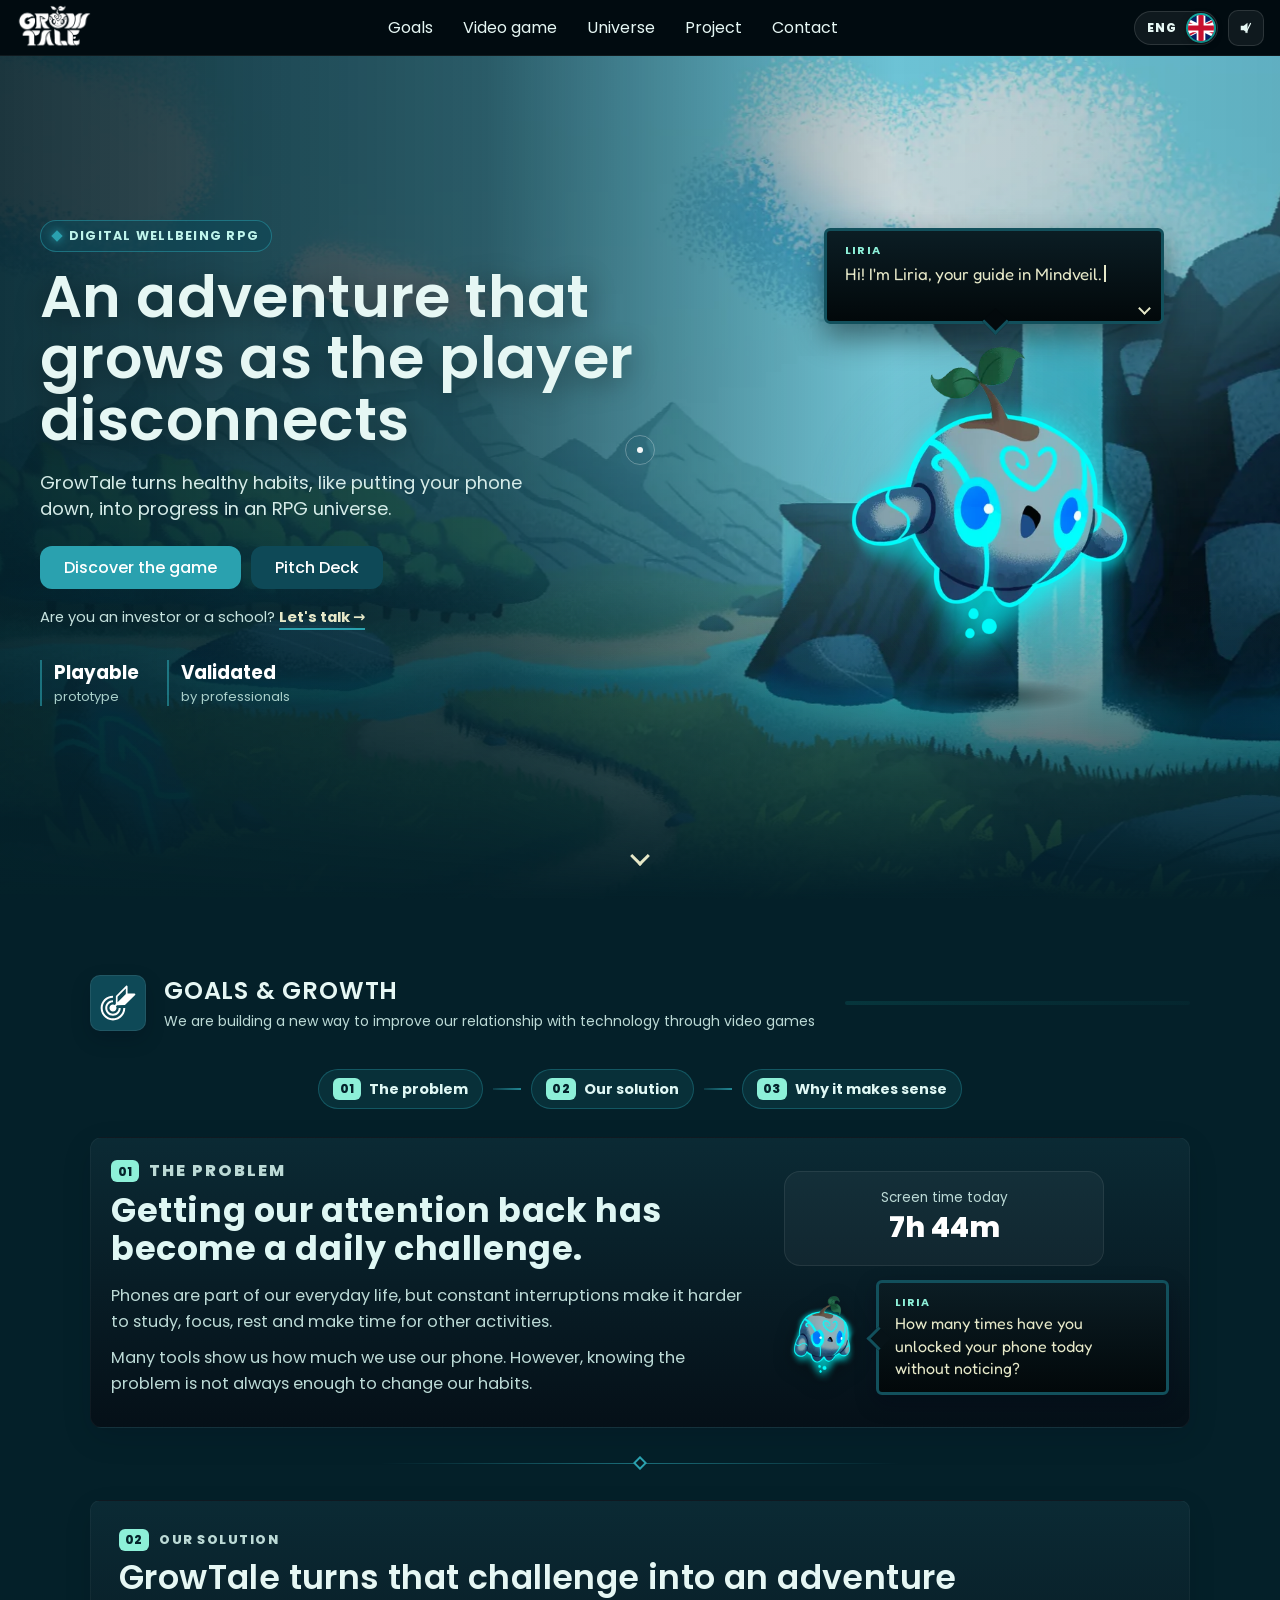
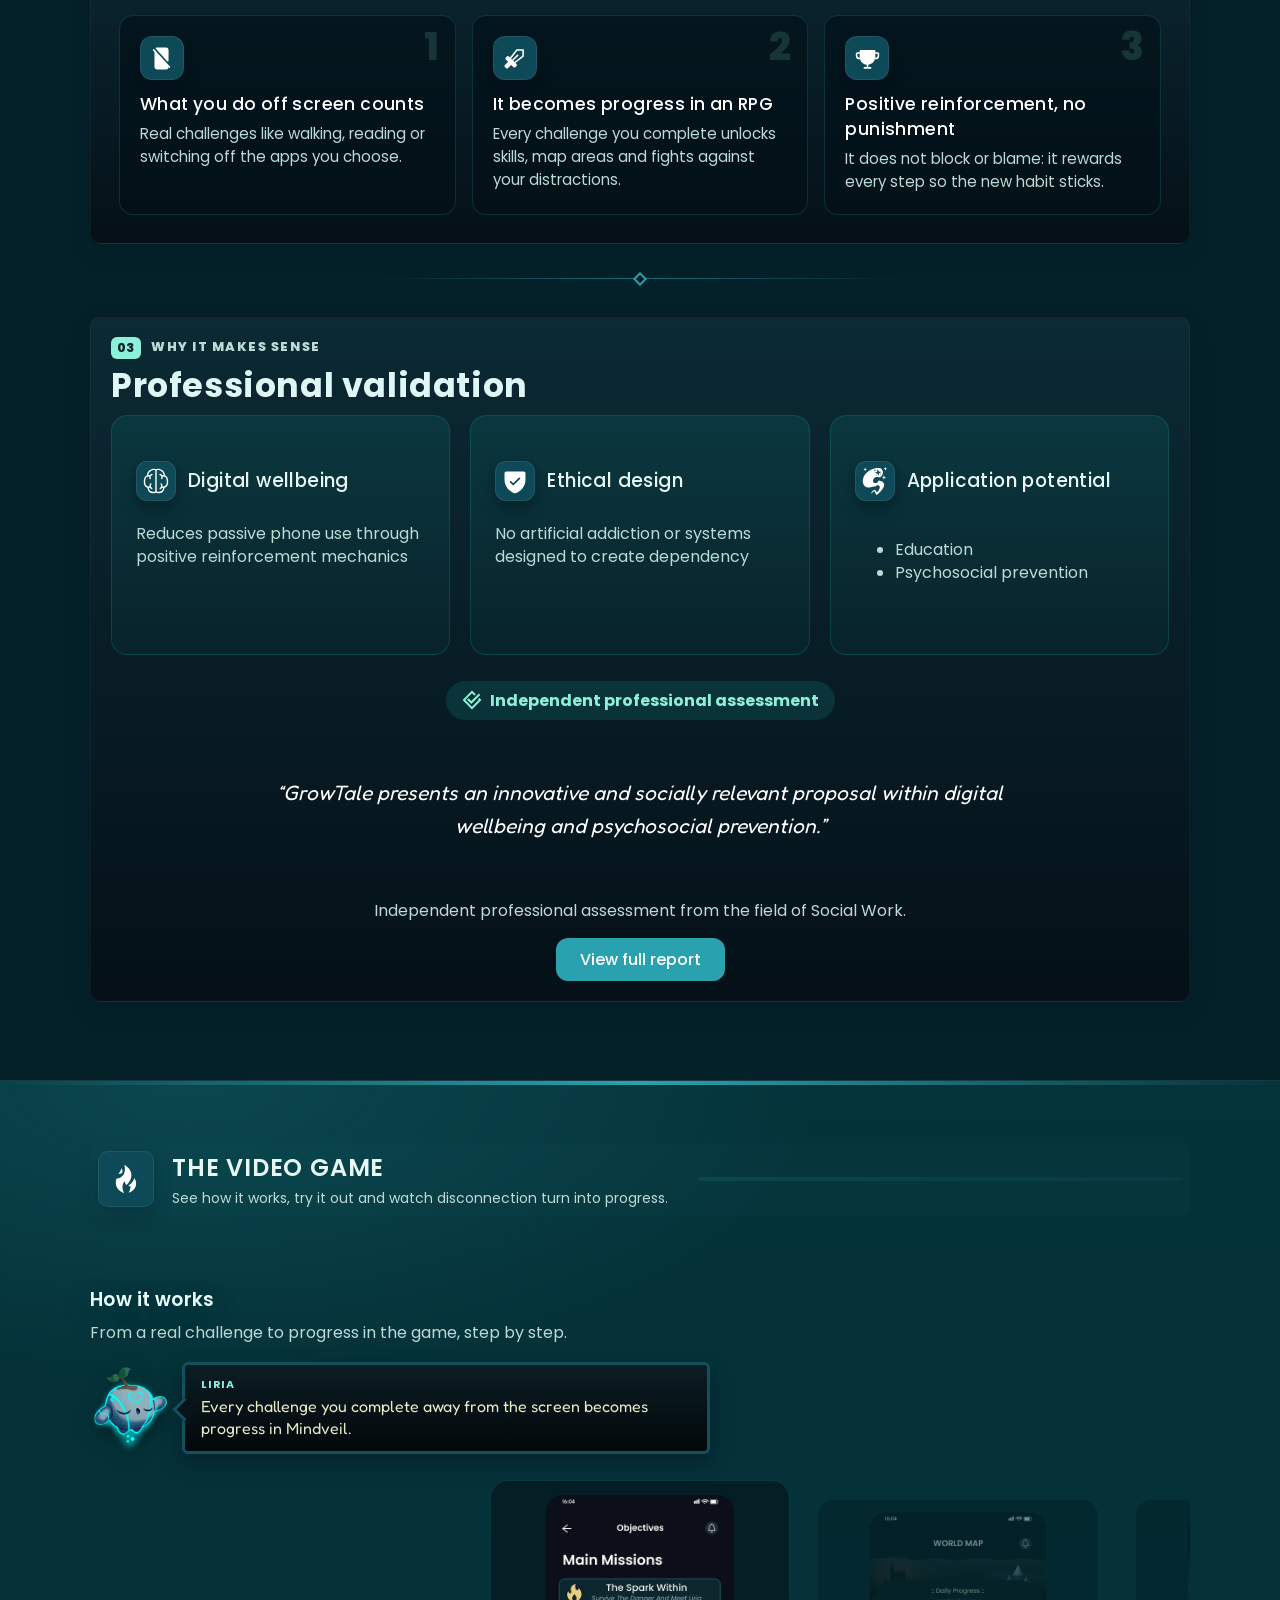
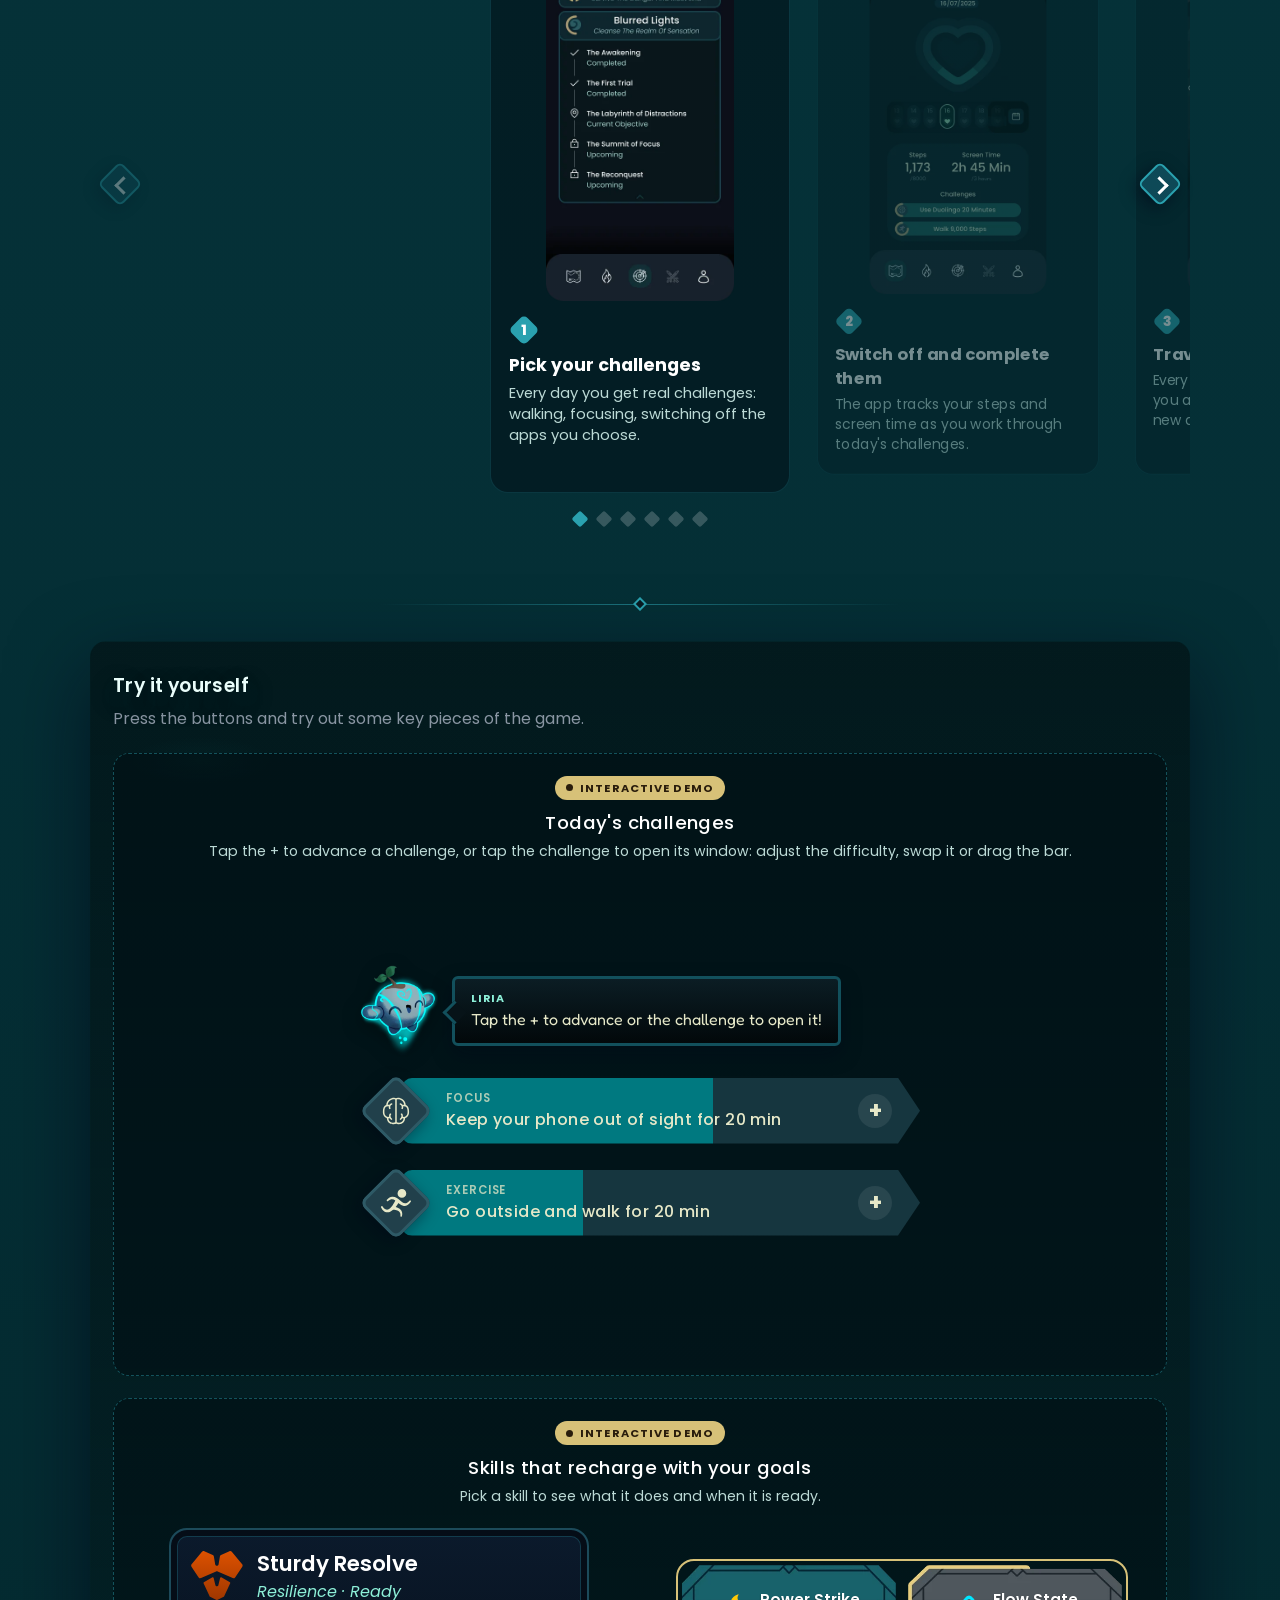
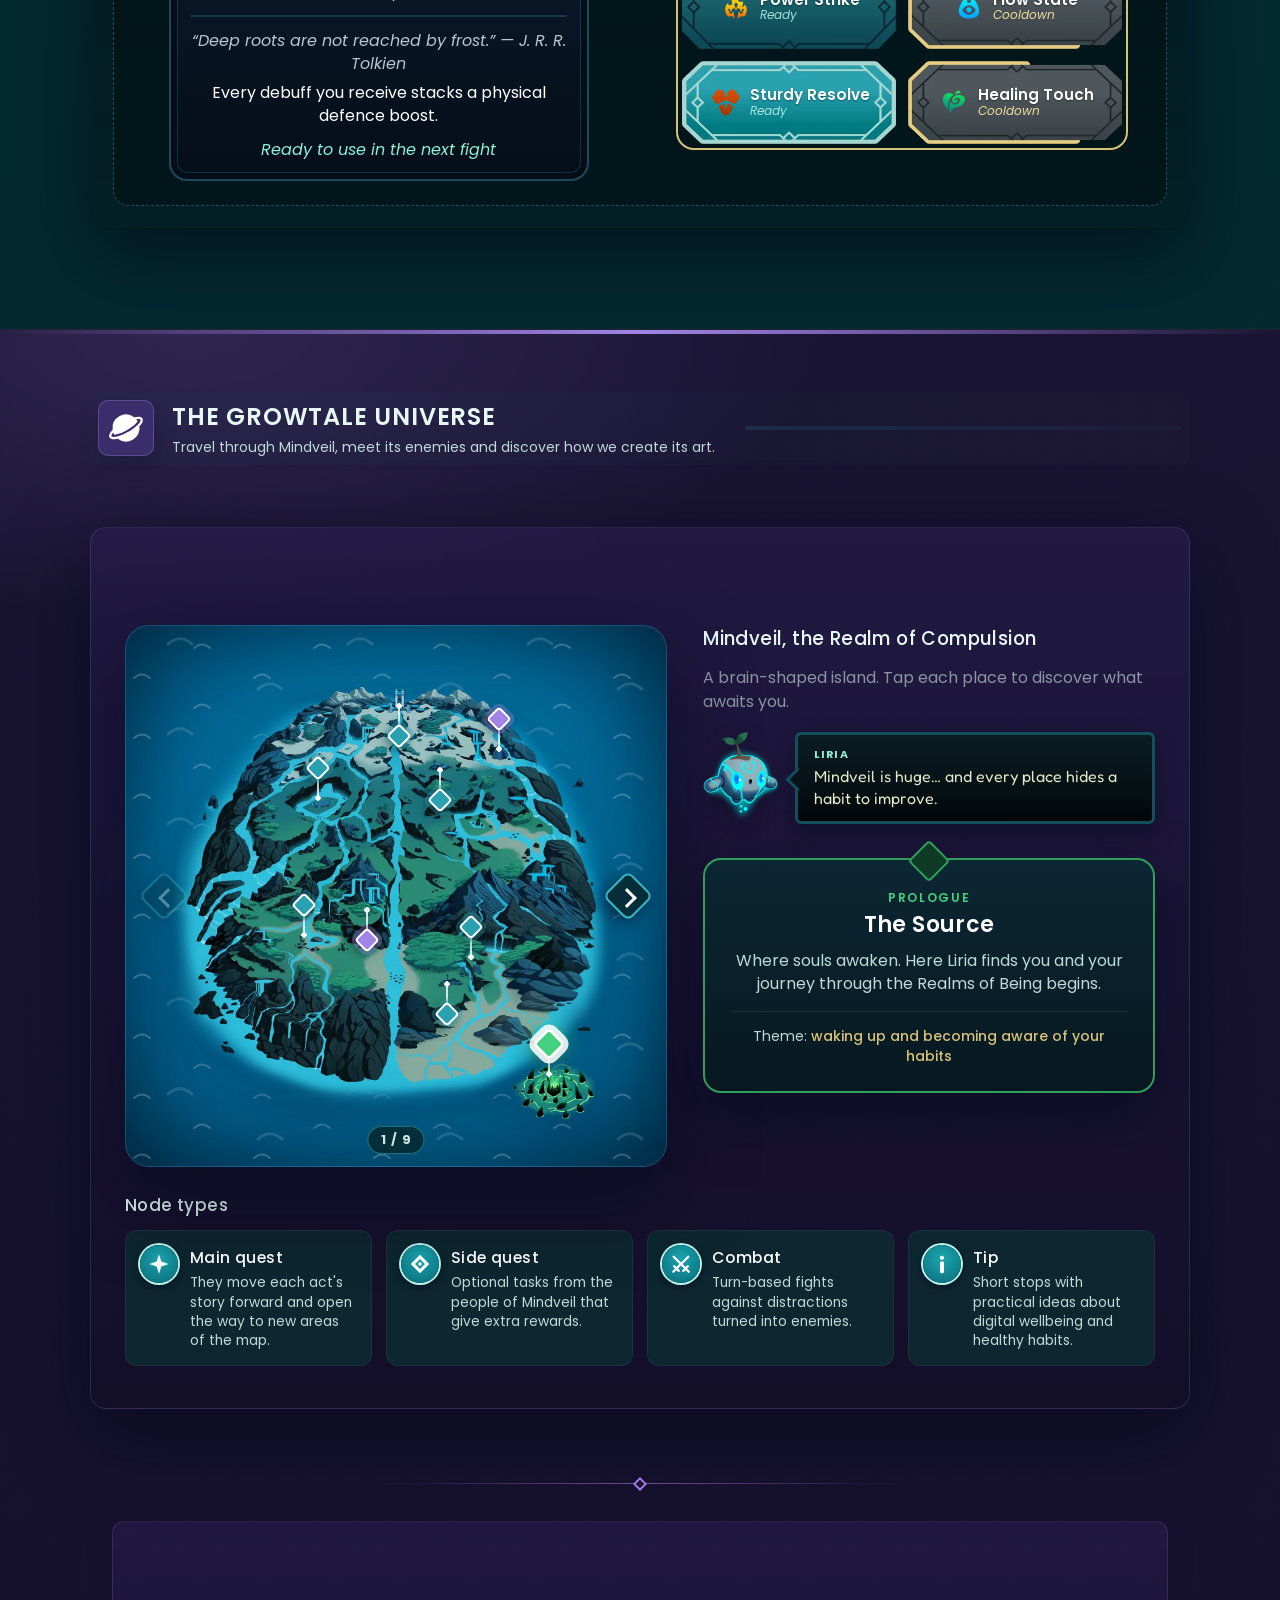
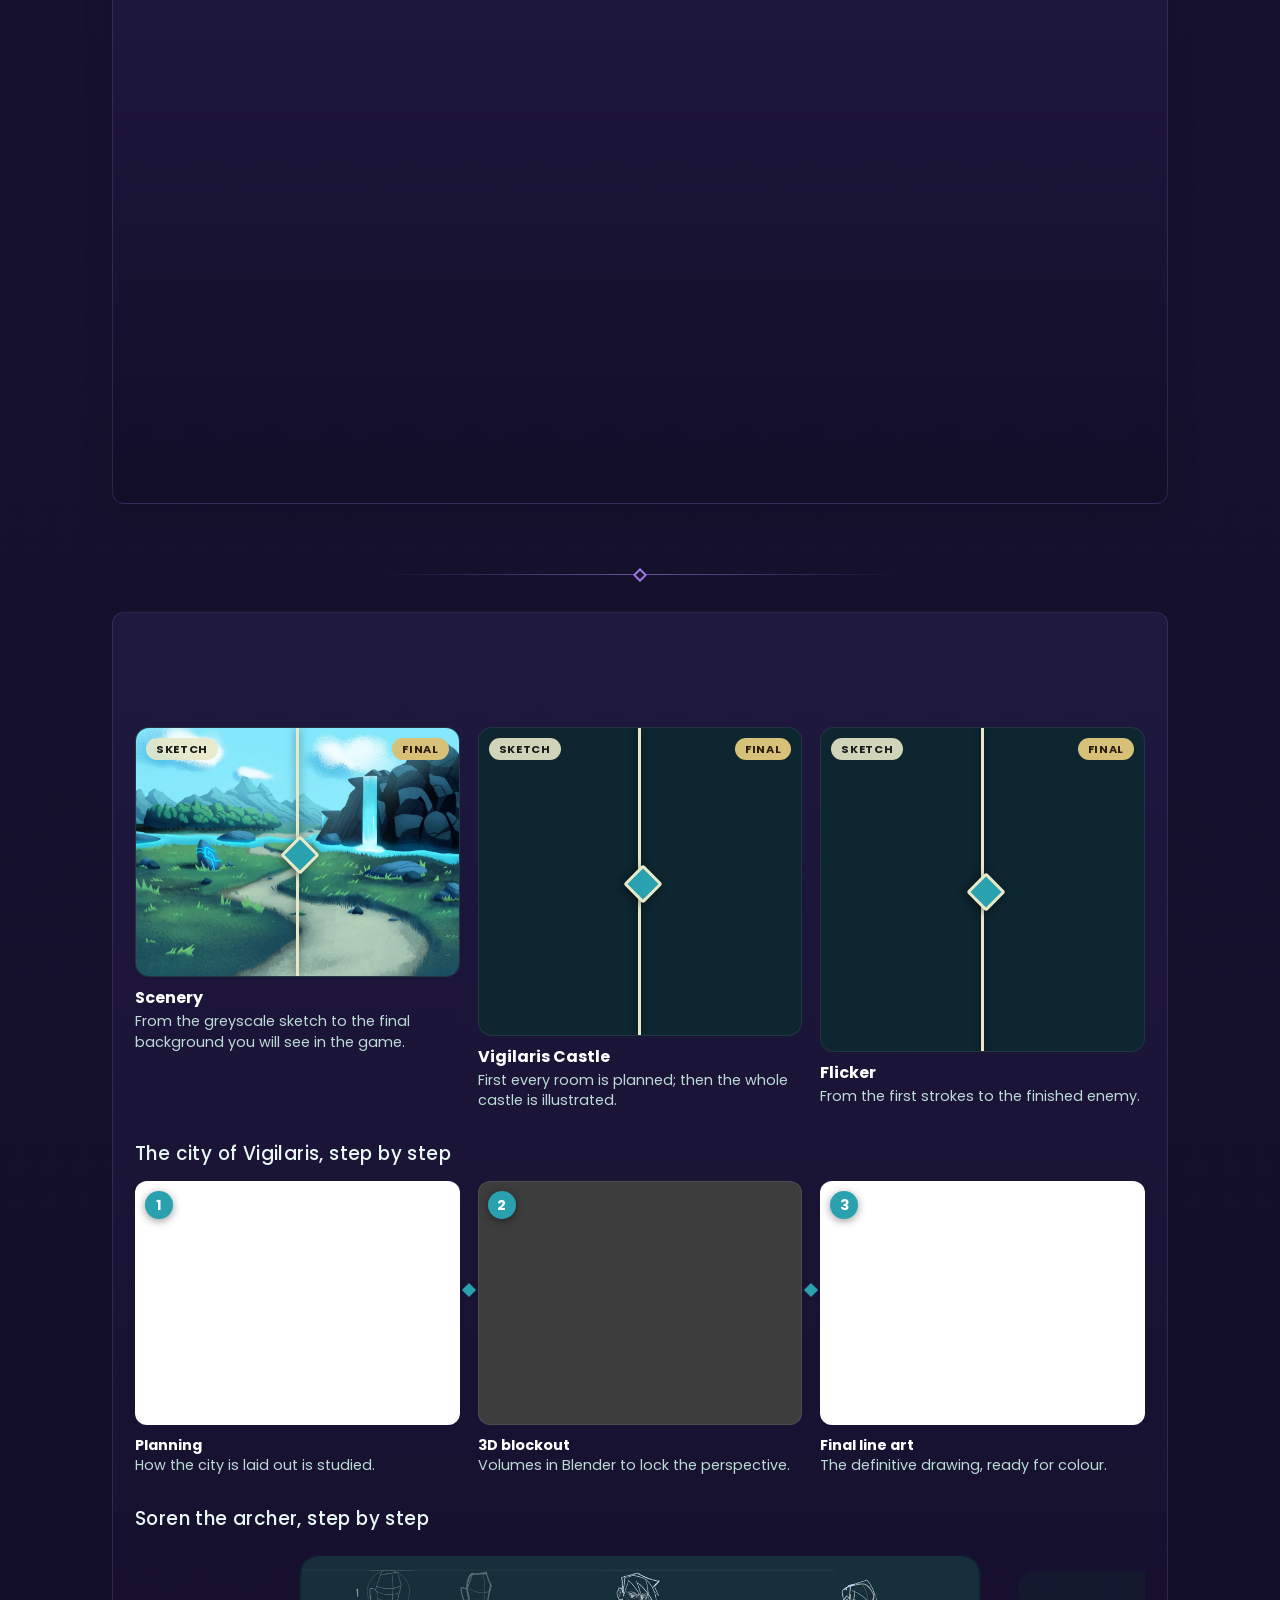
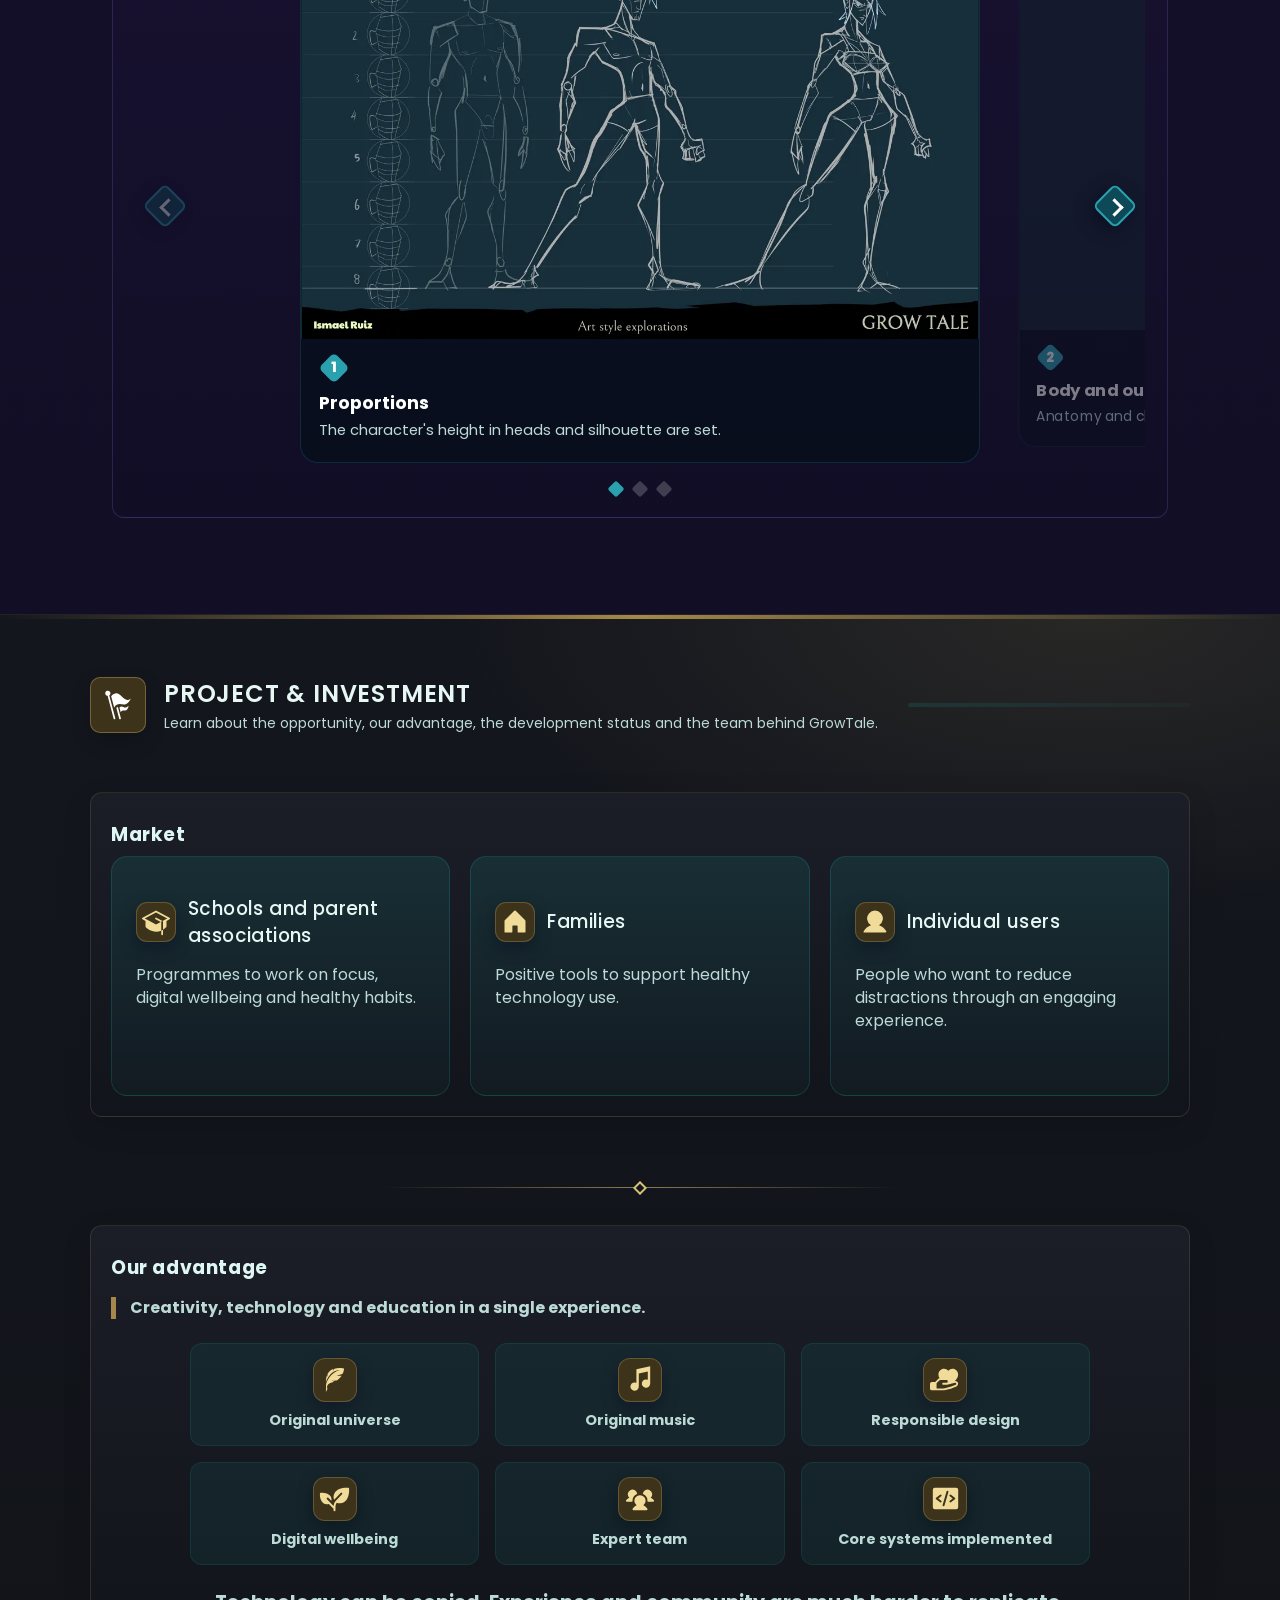
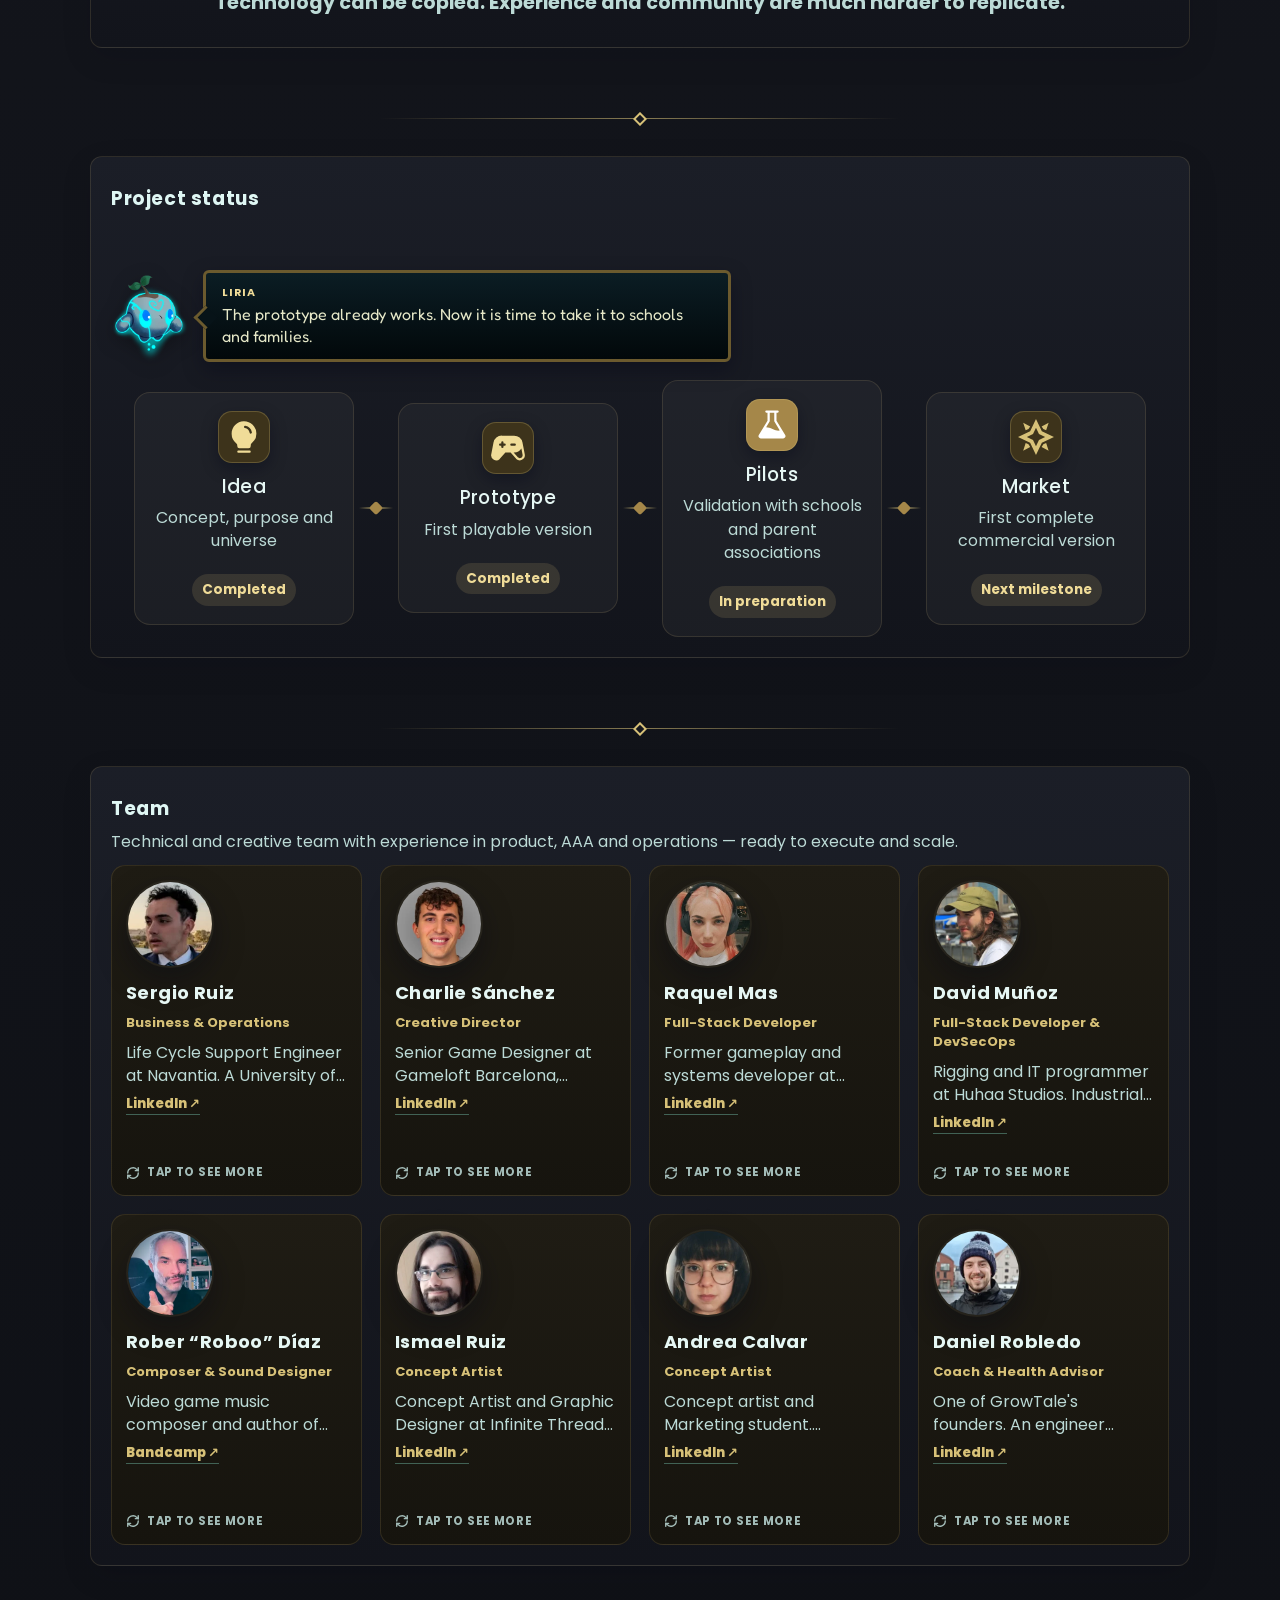
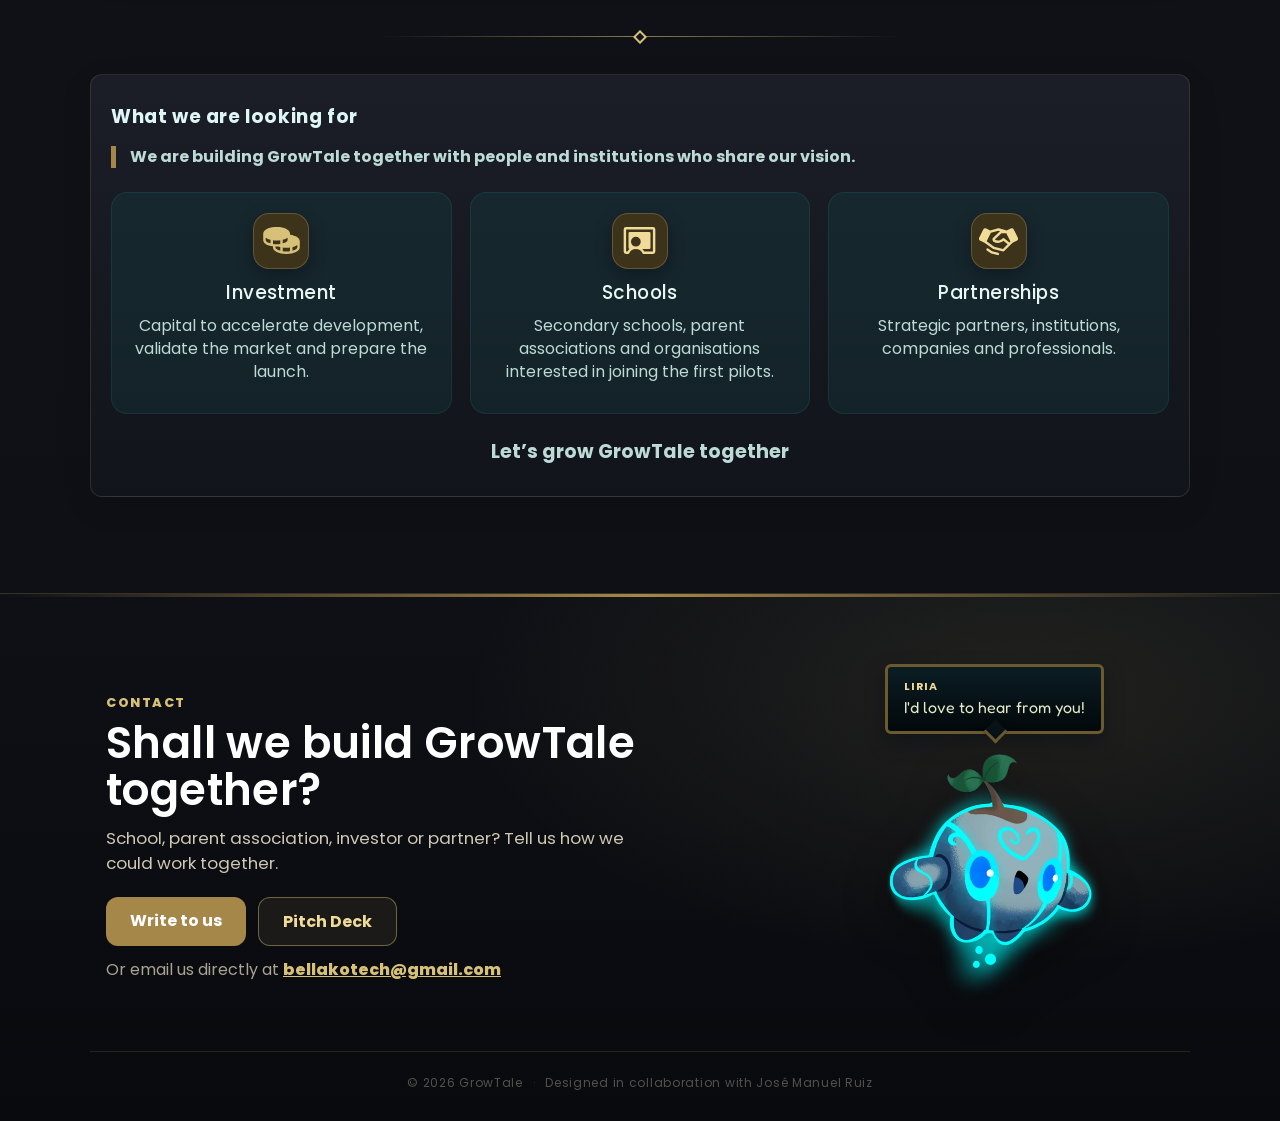
==== commit a924d792: "Móvil: la portada de /about/ empieza como una conversación con Liria, como en el juego Primera visit" ====
--- a/about/index.html
+++ b/about/index.html
@@ -27,7 +27,8 @@
     <link href="https://fonts.googleapis.com/css2?family=Fredoka:wght@400;500;600&family=Poppins:ital,wght@0,400;0,500;0,600;1,400&display=swap" rel="stylesheet">
     <!-- Entrada suave al llegar desde el botón "Descubre GrowTale" de la portada -->
     <script>try{if(sessionStorage.getItem('growtale_enter')){document.documentElement.classList.add('arrive');sessionStorage.removeItem('growtale_enter')}}catch(e){}</script>
-    <link rel="stylesheet" href="/styles.css?v=20261123j">
+    <link rel="preload" as="image" href="/assets/images/hero/liria-happy1.webp" fetchpriority="high">
+    <link rel="stylesheet" href="/styles.css?v=20261123y">
   </head>
   <body>
     <a class="skip-link" href="#main" data-i18n="skip_to_content">Saltar al contenido</a>
@@ -76,6 +77,10 @@
 
     <!-- PORTADA DEL PROYECTO: pantalla completa con el valle de Mindveil y Liria -->
     <header id="vision" class="vision-section hero-full">
+      <!-- Móvil: se decide aquí, antes de pintar, si toca la conversación de Liria (primera visita)
+           o su estado final (visitas siguientes), para que nada aparezca y desaparezca -->
+      <script>(function(){try{var h=document.getElementById('vision');if(!matchMedia('(max-width: 700px)').matches||matchMedia('(prefers-reduced-motion: reduce)').matches)return;var seen=false;try{seen=localStorage.getItem('growtale_intro_seen')==='1'}catch(e){}h.classList.add('intro-mode','speech-pending');if(!seen&&!location.hash){h.classList.add('is-talking','intro-wait');document.documentElement.classList.add('intro-lock')}else{h.classList.add('intro-instant','step-1','step-2','step-3','show-choices')}}catch(e){}})()</script>
+      <div class="hero-loader" aria-hidden="true"><span></span><span></span><span></span></div>
       <div class="hero-motes" aria-hidden="true"><span style="--x:43%;--y:54%;--s:6px;--d:11.6s;--delay:-0.9s"></span><span style="--x:70%;--y:47%;--s:5px;--d:11.1s;--delay:-10.9s"></span><span style="--x:29%;--y:39%;--s:3px;--d:10.0s;--delay:-0.8s"></span><span style="--x:13%;--y:89%;--s:3px;--d:12.8s;--delay:-1.5s"></span><span style="--x:30%;--y:42%;--s:6px;--d:7.3s;--delay:-2.7s"></span><span style="--x:73%;--y:52%;--s:5px;--d:9.9s;--delay:-6.5s"></span><span style="--x:75%;--y:74%;--s:4px;--d:7.7s;--delay:-6.9s"></span><span style="--x:26%;--y:82%;--s:3px;--d:10.8s;--delay:-0.8s"></span><span style="--x:9%;--y:61%;--s:6px;--d:11.8s;--delay:-5.1s"></span><span style="--x:42%;--y:94%;--s:6px;--d:9.5s;--delay:-3.0s"></span><span style="--x:25%;--y:66%;--s:3px;--d:11.0s;--delay:-6.3s"></span><span style="--x:45%;--y:92%;--s:5px;--d:11.3s;--delay:-0.9s"></span><span style="--x:67%;--y:88%;--s:4px;--d:12.3s;--delay:-1.8s"></span><span style="--x:64%;--y:88%;--s:3px;--d:13.7s;--delay:-0.9s"></span><span style="--x:73%;--y:75%;--s:5px;--d:11.9s;--delay:-7.1s"></span><span style="--x:76%;--y:93%;--s:3px;--d:12.9s;--delay:-11.3s"></span><span style="--x:62%;--y:43%;--s:3px;--d:12.1s;--delay:-3.7s"></span><span style="--x:75%;--y:92%;--s:5px;--d:12.0s;--delay:-10.6s"></span></div>
       <div class="container vision-grid">
         <div class="vision-copy">
@@ -102,6 +107,12 @@
           <button type="button" class="hero-liria-stage" id="hero-liria-stage" aria-label="Hablar con Liria" data-i18n-aria-label="hero_liria_talk">
             <img id="hero-liria" src="/assets/images/hero/liria-happy1.webp" alt="Liria, la guía de GrowTale" data-i18n-alt="hero_liria_alt" width="420" height="513" fetchpriority="high">
           </button>
+          <div class="hero-choices" role="group" aria-label="Opciones" data-i18n-aria-label="liria_choices">
+            <a class="hero-choice" href="#how" data-i18n="liria_choice_game">Descubrir el juego</a>
+            <a class="hero-choice" href="/docs/GrowTale_PitchDeck.pdf" target="_blank" rel="noopener" data-doc-viewer data-doc-title="pitch_doc_title" data-i18n="liria_choice_pitch">Ver el Pitch Deck</a>
+            <a class="hero-choice" href="mailto:bellakotech@gmail.com" data-open-contact data-i18n="liria_choice_talk">Soy inversor, ¡hablemos!</a>
+          </div>
+          <button type="button" class="hero-skip" aria-label="Mantén pulsado para saltar" data-i18n-aria-label="liria_skip_hold"><span data-i18n="liria_skip">Saltar</span></button>
         </div>
       </div>
       <a class="hero-scroll" href="#main" aria-label="Seguir bajando" data-i18n-aria-label="hero_scroll"><span aria-hidden="true"></span></a>
@@ -1030,7 +1041,7 @@
       <div class="cursor-inner"></div>
     </div>
 
-    <script src="/app.js?v=20261123j" defer></script>
-    <script src="/cursor.js?v=20261123j" defer></script>
+    <script src="/app.js?v=20261123y" defer></script>
+    <script src="/cursor.js?v=20261123y" defer></script>
   </body>
 </html>
--- a/styles.css
+++ b/styles.css
@@ -2800,3 +2800,222 @@
   .challenge-demo-grid,.challenge-demo-grid.is-open{min-height:470px}
   .challenge-demo-grid .challenge-demo-modal{justify-content:flex-start;padding-top:36px}
 }
+
+/* =========================================
+   Portada en móvil: conversación con Liria como en el juego
+   (caja de diálogo "Light" y botones de opción de la UI del juego)
+   ========================================= */
+.hero-choices,.hero-skip{display:none}
+@media (max-width:700px){
+  #vision.hero-full.intro-mode{padding:12px 0 14px;align-items:stretch}
+  #vision.hero-full.intro-mode .hero-scroll{display:none}
+  #vision.hero-full.intro-mode .vision-grid{display:flex;flex-direction:column;align-items:center;row-gap:10px;
+    min-height:calc(100svh - var(--nav-height, 56px) - 26px)}
+  /* los elementos del banner esperan su turno en la conversación (ocupan su sitio, sin saltos) */
+  #vision.intro-mode .vision-copy > *{animation:none}
+  #vision.intro-mode .hero-eyebrow,#vision.intro-mode .vision-copy h1,#vision.intro-mode .vision-copy .lead,#vision.intro-mode .hero-facts{
+    opacity:0;transform:translateY(10px);transition:opacity .6s ease,transform .6s cubic-bezier(.2,.8,.2,1)}
+  #vision.intro-mode.step-1 .hero-eyebrow,#vision.intro-mode.step-1 .vision-copy h1,
+  #vision.intro-mode.step-2 .vision-copy .lead,#vision.intro-mode.step-3 .hero-facts{opacity:1;transform:none}
+  #vision.intro-mode.step-1 .vision-copy h1{transition-delay:.12s}
+  #vision.intro-mode .hero-facts{order:4}
+  #vision.intro-mode .hero-ctas,#vision.intro-mode .hero-contact{display:none}
+
+  /* Liria y el diálogo, abajo, como en la pantalla de conversación del juego */
+  #vision.intro-mode .vision-image{order:8;margin-top:auto;flex-direction:column;align-items:center;gap:0;width:100%}
+  #vision.intro-mode .hero-liria-stage{order:-1;flex:none;width:clamp(120px,36vw,150px);margin-bottom:-6px;
+    animation:liriaEnter .9s cubic-bezier(.2,.8,.2,1) both,liriaIdle 3.4s ease-in-out .9s infinite}
+  #vision.intro-mode .vision-image .hero-liria-stage img{animation:none}
+  #vision.intro-mode .hero-liria-stage:hover{transform:none}
+  #vision.intro-mode .hero-halo{top:30%;left:50%}
+
+  #vision.intro-mode .hero-speech{position:relative;width:100%;max-width:380px;min-height:104px;padding:24px 22px 22px;
+    border:0;border-radius:0;box-shadow:none;background:url(/assets/images/dialogue/box-light.svg) center/100% 100% no-repeat;
+    filter:drop-shadow(0 10px 18px rgba(0,0,0,.4));text-align:center;color:#1d2e2c;font-size:1rem;line-height:1.4;
+    animation:heroIn .5s .75s cubic-bezier(.2,.8,.2,1) both}
+  #vision.intro-mode .hero-speech::after{display:none}
+  #vision.intro-mode .hero-speech-name{position:absolute;left:9%;top:0;margin:0;padding:3px 16px;border-radius:12px;background:#4E918A;
+    font-family:var(--font-game);font-size:.85rem;font-weight:500;letter-spacing:0;text-transform:none;color:#e2e9ca}
+  #vision.intro-mode .hero-speech-text{color:#1d2e2c}
+  #vision.intro-mode .hero-speech-caret{background:#1d2e2c}
+  #vision.intro-mode .hero-speech-next{right:20px;bottom:14px;width:14px;height:8px;border:0;transform:none;background:#3e7c75;
+    -webkit-mask:url(/assets/images/dialogue/arrow.svg) center/contain no-repeat;mask:url(/assets/images/dialogue/arrow.svg) center/contain no-repeat}
+  #vision.intro-mode.show-choices .hero-speech-next{display:none}
+
+  /* opciones del final de la conversación */
+  #vision.intro-mode .hero-choices{display:flex;flex-direction:column;gap:8px;width:100%;max-width:380px;margin-top:10px}
+  #vision.intro-mode:not(.show-choices) .hero-choices{display:none}
+  .hero-choice{display:block;padding:12px 14px;border-radius:10px;background:#061721;color:#e2e9ca;text-align:center;text-decoration:none;
+    font-family:var(--font-game);font-size:.98rem;line-height:1.2;animation:heroIn .45s cubic-bezier(.2,.8,.2,1) both}
+  .hero-choice:nth-child(2){animation-delay:.08s}
+  .hero-choice:nth-child(3){animation-delay:.16s}
+  .hero-choice:hover,.hero-choice:active,.hero-choice:focus-visible{background:#143941;color:#fff;outline:none}
+
+  /* saltar la conversación */
+  #vision.intro-mode .hero-skip{display:inline-flex;align-items:center;gap:6px;align-self:flex-end;margin-top:8px;padding:5px 12px;
+    border:1px solid rgba(226,233,202,.25);border-radius:999px;background:rgba(3,18,24,.55);color:#cfe6e2;
+    font:600 .75rem/1 var(--font-ui);letter-spacing:.04em;cursor:pointer}
+  #vision.intro-mode .hero-skip::after{content:"»";font-size:.95rem;line-height:1}
+  #vision.intro-mode.show-choices .hero-skip{display:none}
+}
+@media (max-width:700px) and (max-height:700px){
+  #vision.intro-mode .vision-copy h1{font-size:1.5rem}
+  #vision.intro-mode .vision-copy .lead{font-size:.86rem}
+  #vision.intro-mode .hero-liria-stage{width:104px}
+  #vision.intro-mode .hero-speech{min-height:92px;padding:22px 18px 18px;font-size:.92rem}
+  .hero-choice{padding:10px 12px;font-size:.92rem}
+}
+@keyframes liriaEnter{from{opacity:0;transform:translateY(60px)}to{opacity:1;transform:none}}
+@keyframes liriaIdle{0%,100%{transform:translateY(0)}50%{transform:translateY(-8px)}}
+@media (max-width:700px){
+  #vision.intro-mode .hero-speech{display:flex;flex-direction:column;justify-content:center}
+  #vision.intro-mode .hero-liria-stage{transition:width .45s cubic-bezier(.2,.8,.2,1)}
+}
+@media (max-width:700px) and (max-height:700px){
+  /* con las opciones en pantalla, Liria se encoge para que todo quepa sin scroll */
+  #vision.intro-mode.show-choices .hero-liria-stage{width:78px}
+  #vision.intro-mode.show-choices .hero-choices{gap:6px;margin-top:8px}
+  #vision.intro-mode.show-choices .hero-choice{padding:9px 12px}
+}
+
+/* Intro móvil, fase de conversación: pantalla de juego (Liria grande, a tamaño de la referencia),
+   página bloqueada; al terminar, el banner se despliega y Liria pasa a su tamaño compacto */
+@media (max-width:700px){
+  html.intro-lock,html.intro-lock body{overflow:hidden;overscroll-behavior:none}
+  html.intro-lock body{touch-action:none}
+  #vision.intro-mode .vision-grid{transition:row-gap .8s cubic-bezier(.2,.8,.2,1)}
+  #vision.intro-mode .hero-eyebrow,#vision.intro-mode .vision-copy h1,#vision.intro-mode .vision-copy .lead,#vision.intro-mode .hero-facts{
+    max-height:260px;transition:opacity .6s ease .25s,transform .7s cubic-bezier(.2,.8,.2,1) .25s,max-height .8s cubic-bezier(.2,.8,.2,1),margin .8s ease}
+  #vision.intro-mode.is-talking .vision-grid{row-gap:0}
+  #vision.intro-mode.is-talking .hero-eyebrow,#vision.intro-mode.is-talking .vision-copy h1,
+  #vision.intro-mode.is-talking .vision-copy .lead,#vision.intro-mode.is-talking .hero-facts{max-height:0;margin:0;overflow:hidden}
+  #vision.intro-mode .hero-liria-stage{position:relative;z-index:1;transition:width .8s cubic-bezier(.2,.8,.2,1),margin .8s cubic-bezier(.2,.8,.2,1)}
+  #vision.intro-mode.is-talking .hero-liria-stage{width:min(80vw,320px,46svh);margin-bottom:-38px}
+  #vision.intro-mode .hero-speech{z-index:2}
+  #vision.intro-mode.is-talking .vision-image{margin-bottom:3svh}
+  #vision.intro-mode .vision-image{transition:margin .8s cubic-bezier(.2,.8,.2,1)}
+}
+@media (max-width:700px) and (max-height:700px){
+  #vision.intro-mode.is-talking .hero-liria-stage{width:min(80vw,300px,44svh)}
+}
+
+/* Intro móvil v3: Liria algo más pequeña, composición centrada y el banner apareciendo
+   poco a poco mientras avanza la conversación; Liria se va haciendo pequeña a la vez */
+@media (max-width:700px){
+  #vision.intro-mode .vision-grid,#vision.intro-mode.is-talking .vision-grid{row-gap:0}
+  #vision.intro-mode .hero-eyebrow,#vision.intro-mode .vision-copy h1,#vision.intro-mode .vision-copy .lead{margin:0 0 10px}
+  #vision.intro-mode .hero-facts{margin:0 0 10px}
+  /* durante la conversación, cada paso despliega su parte del banner */
+  #vision.intro-mode.is-talking.step-1 .hero-eyebrow,#vision.intro-mode.is-talking.step-1 .vision-copy h1,
+  #vision.intro-mode.is-talking.step-2 .vision-copy .lead,#vision.intro-mode.is-talking.step-3 .hero-facts{max-height:260px;margin:0 0 10px;overflow:visible}
+  /* Liria + diálogo centrados en la pantalla, como en la referencia; bajan a su sitio al terminar */
+  #vision.intro-mode.is-talking .vision-image{margin-bottom:12svh}
+  #vision.intro-mode.is-talking.step-2 .vision-image{margin-bottom:7svh}
+  #vision.intro-mode.is-talking.step-3 .vision-image{margin-bottom:3svh}
+  #vision.intro-mode.is-talking .hero-liria-stage{width:min(64vw,250px,38svh)}
+  #vision.intro-mode.is-talking.step-1 .hero-liria-stage{width:min(56vw,215px,32svh)}
+  #vision.intro-mode.is-talking.step-2 .hero-liria-stage{width:min(48vw,185px,27svh)}
+  #vision.intro-mode.is-talking.step-3 .hero-liria-stage{width:min(42vw,165px,23svh)}
+  /* visitas siguientes: estado final directo, sin animaciones */
+  #vision.intro-instant .hero-liria-stage{animation:liriaIdle 3.4s ease-in-out infinite}
+  #vision.intro-instant .hero-speech,#vision.intro-instant .hero-choice{animation:none}
+  #vision.intro-instant .vision-copy > *,#vision.intro-instant .hero-liria-stage,#vision.intro-instant .vision-image,#vision.intro-instant .vision-grid{transition:none}
+}
+@media (max-width:700px) and (max-height:700px){
+  #vision.intro-mode.is-talking .hero-liria-stage{width:min(62vw,230px,36svh)}
+}
+@media (max-width:700px) and (max-height:700px){
+  #vision.intro-mode.show-choices .hero-eyebrow,#vision.intro-mode.show-choices .vision-copy h1,
+  #vision.intro-mode.show-choices .vision-copy .lead,#vision.intro-mode.show-choices .hero-facts{margin-bottom:5px}
+  #vision.intro-mode.show-choices .hero-choices{margin-top:6px}
+}
+
+/* Intro móvil v4: "Saltar" fijo y centrado abajo; con las opciones en pantalla Liria se hace
+   pequeña para que todo quepa mientras la página sigue bloqueada */
+@media (max-width:700px){
+  #vision.intro-mode.show-choices .hero-skip{display:inline-flex}
+  #vision.intro-mode:not(.is-talking) .hero-skip{display:none}
+  #vision.intro-mode.is-talking .hero-skip{position:fixed;left:50%;bottom:max(14px,env(safe-area-inset-bottom));z-index:30;margin:0;align-self:auto;
+    transform:translateX(-50%)}
+  #vision.intro-mode.is-talking .vision-grid{padding-bottom:40px}
+  #vision.intro-mode.is-talking.show-choices .vision-image{margin-bottom:0}
+  #vision.intro-mode.is-talking.show-choices .hero-liria-stage{width:clamp(92px,28vw,124px)}
+}
+@media (max-width:700px) and (max-height:700px){
+  #vision.intro-mode.is-talking.show-choices .hero-liria-stage{width:78px}
+  #vision.intro-mode.is-talking.show-choices .hero-eyebrow,#vision.intro-mode.is-talking.show-choices .vision-copy h1,
+  #vision.intro-mode.is-talking.show-choices .vision-copy .lead,#vision.intro-mode.is-talking.show-choices .hero-facts{margin-bottom:5px}
+}
+
+/* Intro móvil v5: en la selección de opciones Liria se pone a un lado del diálogo (como el
+   banner original) y todo cabe sin scroll. "Saltar" se mantiene pulsado 1 s (barra de progreso) */
+@media (max-width:700px){
+  #vision.intro-mode.show-choices .vision-image{flex-direction:row;flex-wrap:wrap;align-items:center;justify-content:center;column-gap:10px}
+  #vision.intro-mode.show-choices .hero-liria-stage,#vision.intro-mode.is-talking.show-choices .hero-liria-stage{flex:0 0 auto;width:96px;margin:0}
+  #vision.intro-mode.show-choices .hero-speech{flex:1 1 0;min-width:0;width:auto;max-width:270px;min-height:86px;padding:22px 14px 16px;font-size:.9rem}
+  #vision.intro-mode.show-choices .hero-speech-name{left:12%}
+  #vision.intro-mode.show-choices .hero-choices{flex:0 0 100%;max-width:380px;margin-top:12px}
+
+  #vision.intro-mode .hero-skip{position:relative;isolation:isolate;overflow:hidden;user-select:none;-webkit-user-select:none;-webkit-touch-callout:none;touch-action:none}
+  #vision.intro-mode .hero-skip::before{content:"";position:absolute;left:0;top:0;bottom:0;width:0;z-index:-1;background:rgba(78,145,138,.75);transition:width .15s ease}
+  #vision.intro-mode .hero-skip.is-holding::before{width:100%;transition:width 1s linear}
+  #vision.intro-mode.is-talking .hero-skip{position:fixed}
+}
+@media (max-width:700px) and (max-height:700px){
+  #vision.intro-mode.show-choices .hero-liria-stage,#vision.intro-mode.is-talking.show-choices .hero-liria-stage{width:80px}
+  #vision.intro-mode.show-choices .hero-speech{min-height:78px;padding:20px 12px 14px;font-size:.86rem}
+  #vision.intro-mode.show-choices .hero-choices{margin-top:8px}
+}
+
+/* Intro móvil v6: con Liria al lado, el bocadillo apunta hacia ella (pico a la izquierda) y la
+   composición final queda centrada en pantalla, opciones incluidas */
+@media (max-width:700px){
+  #vision.intro-mode.show-choices .hero-speech{background-image:url(/assets/images/dialogue/box-light-side.svg);padding-left:20px}
+  #vision.intro-mode.show-choices .vision-grid{justify-content:center}
+  #vision.intro-mode.show-choices .vision-image{margin-top:18px;margin-bottom:0}
+  #vision.intro-mode.is-talking.show-choices .vision-grid{padding-bottom:52px}
+}
+@media (max-width:700px) and (max-height:700px){
+  #vision.intro-mode.show-choices .vision-image{margin-top:10px}
+}
+
+/* Intro móvil v7: sin "popeos" al cargar. Mientras se cargan Liria y el fondo, la escena espera
+   (animaciones en pausa); después el fondo se funde y Liria entra. Loader solo si tarda */
+.hero-loader{display:none}
+@media (max-width:700px){
+  #vision.speech-pending #hero-speech-text{visibility:hidden}
+  #vision.hero-full.intro-mode::before{transition:opacity .7s ease}
+  #vision.intro-wait.hero-full::before{opacity:0}
+  #vision.intro-wait .vision-grid{visibility:hidden}
+  #vision.intro-wait .hero-liria-stage,#vision.intro-wait .hero-speech{animation-play-state:paused}
+  #vision.intro-wait .hero-skip{visibility:hidden}
+  #vision.intro-wait .hero-loader{position:absolute;left:50%;top:50%;z-index:5;display:flex;gap:8px;transform:translate(-50%,-50%);
+    opacity:0;animation:heroLoaderIn .3s ease .5s forwards}
+  .hero-loader span{width:9px;height:9px;border-radius:50%;background:#4E918A;animation:heroLoaderDot 1s ease-in-out infinite}
+  .hero-loader span:nth-child(2){animation-delay:.15s}
+  .hero-loader span:nth-child(3){animation-delay:.3s}
+}
+@keyframes heroLoaderIn{to{opacity:1}}
+@keyframes heroLoaderDot{0%,100%{transform:translateY(0);opacity:.45}50%{transform:translateY(-6px);opacity:1}}
+
+/* Intro móvil v8: opción elegida resaltada y el resto atenuadas; la flecha para bajar vuelve
+   en cuanto termina la conversación */
+@media (max-width:700px){
+  .hero-choice{transition:opacity .25s ease,filter .25s ease,background .2s ease,box-shadow .2s ease}
+  .hero-choices.has-choice .hero-choice:not(.is-chosen){opacity:.42;filter:saturate(.5)}
+  .hero-choice.is-chosen{background:#143941;color:#fff;box-shadow:inset 0 0 0 2px #4E918A}
+  #vision.intro-mode:not(.is-talking) .hero-scroll{display:grid}
+  #vision.intro-mode:not(.is-talking).hero-full{padding-bottom:56px}
+}
+@media (max-width:700px){
+  /* la animación de entrada (fill both) fijaba la opacidad: al elegir, se quita para poder atenuar */
+  .hero-choices.has-choice .hero-choice{animation:none}
+  /* al terminar, el banner cabe en pantalla con la flecha de bajar incluida */
+  #vision.intro-mode:not(.is-talking) .vision-grid{min-height:calc(100svh - var(--nav-height, 56px) - 68px)}
+}
+@media (max-width:700px){
+  /* la flecha del diálogo (Flechita del juego) no gira: solo rebota en vertical */
+  #vision.intro-mode .hero-speech-next{transform:none;animation:dialogArrowBob 1.4s ease-in-out infinite}
+}
+@keyframes dialogArrowBob{0%,100%{transform:translateY(0);opacity:.7}50%{transform:translateY(3px);opacity:1}}
+@media (prefers-reduced-motion:reduce){ #vision.intro-mode .hero-speech-next{animation:none} }
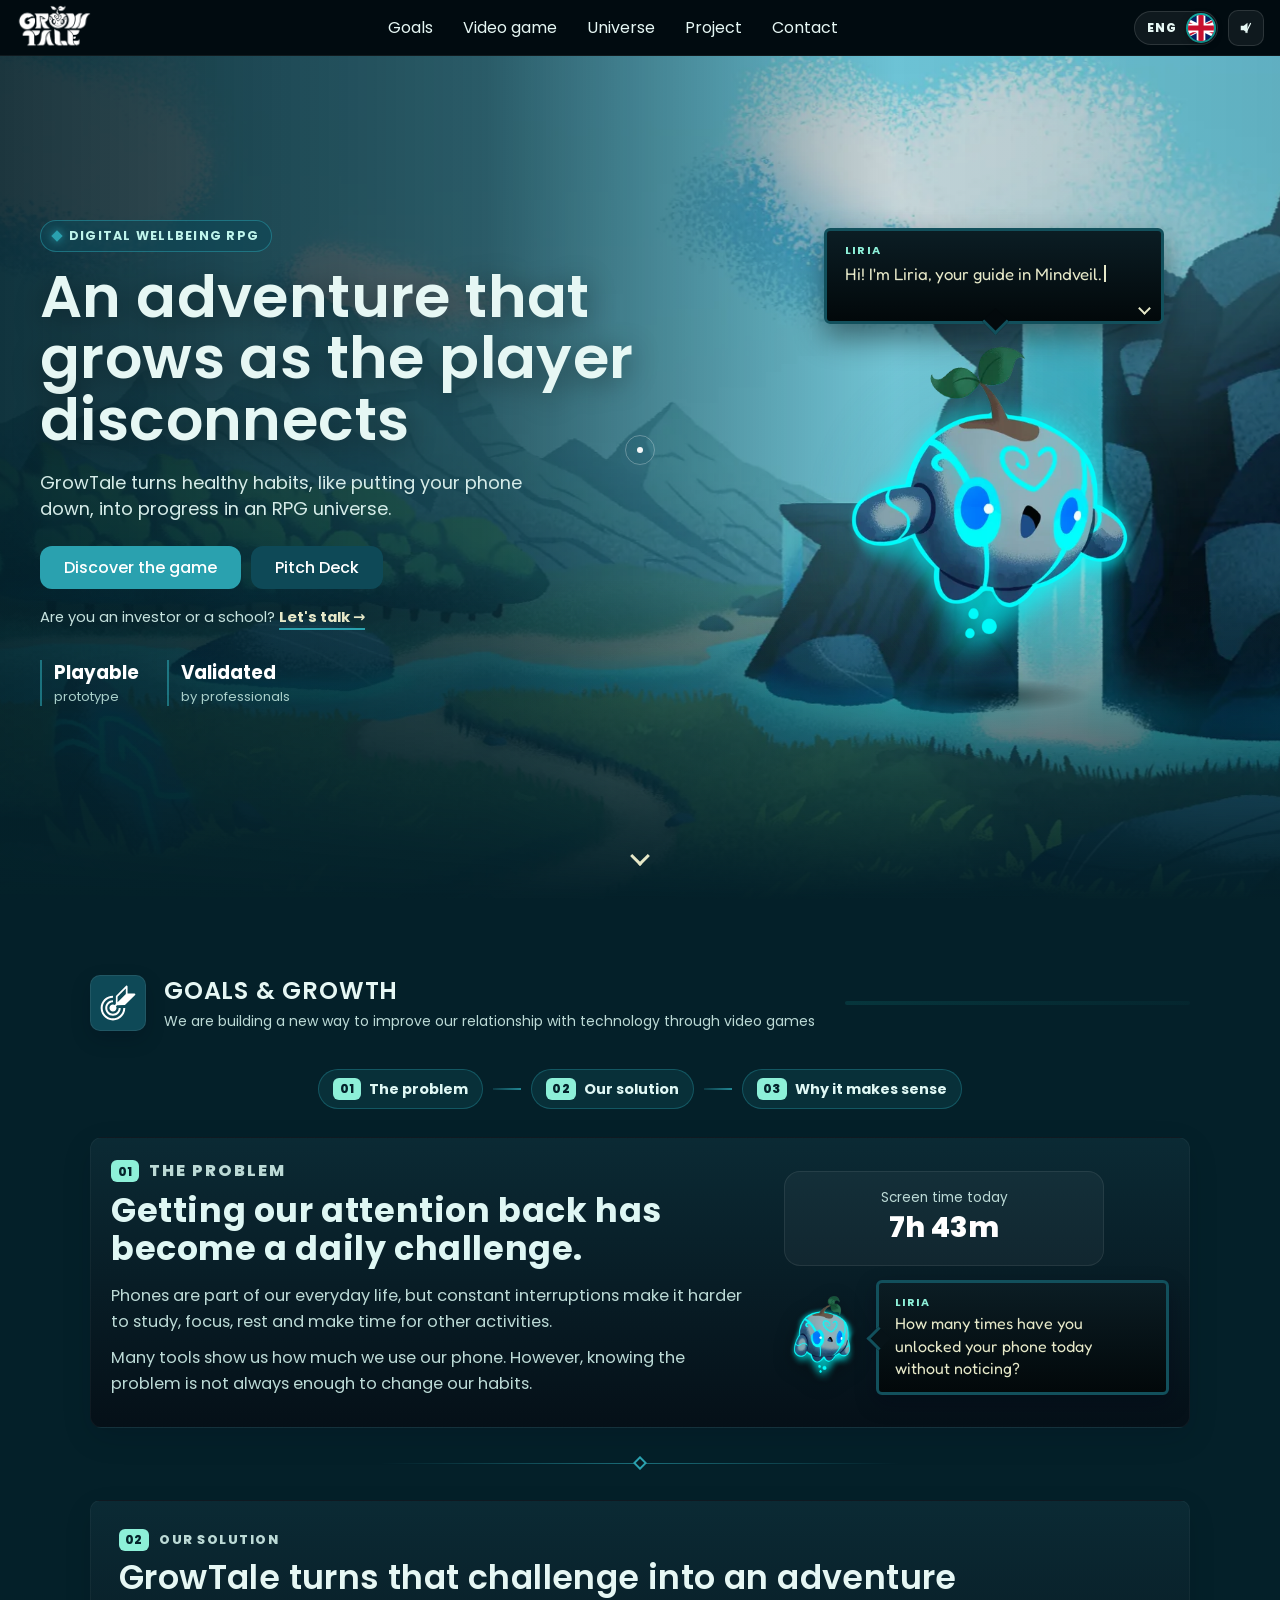
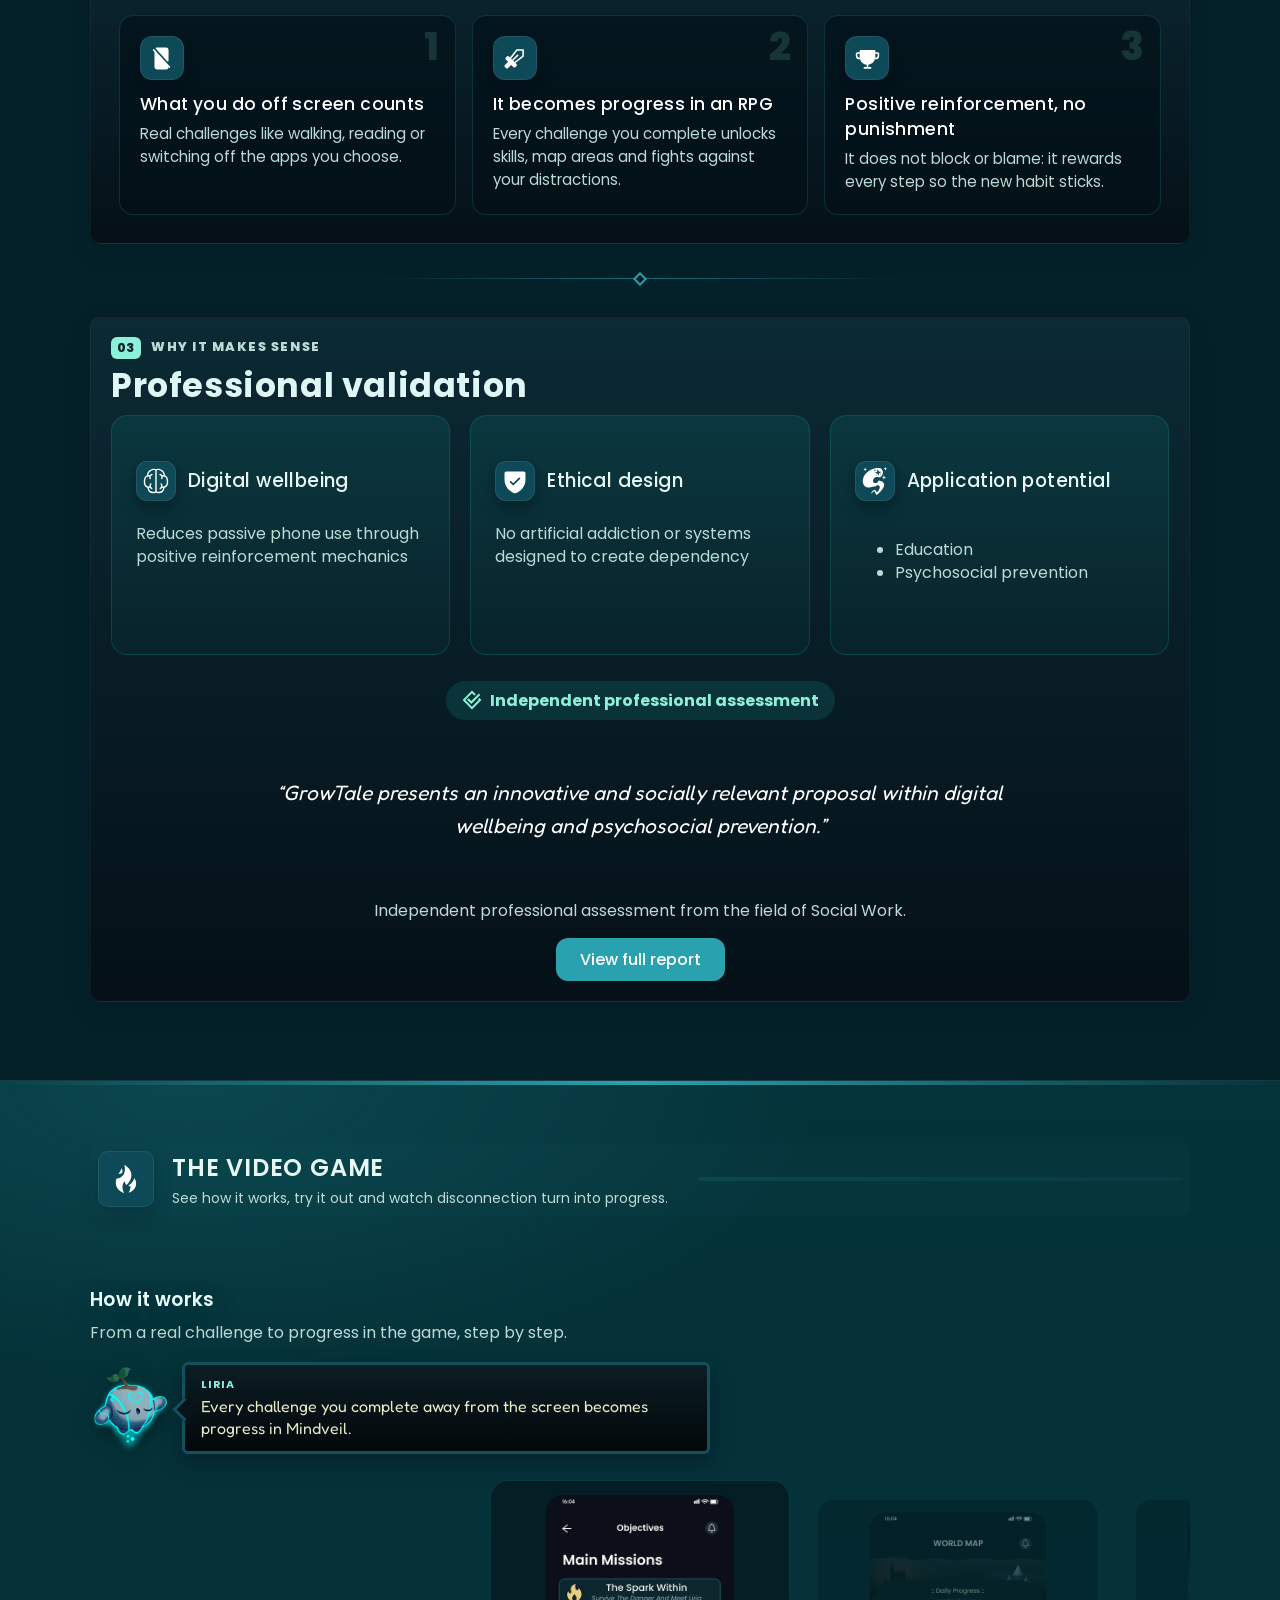
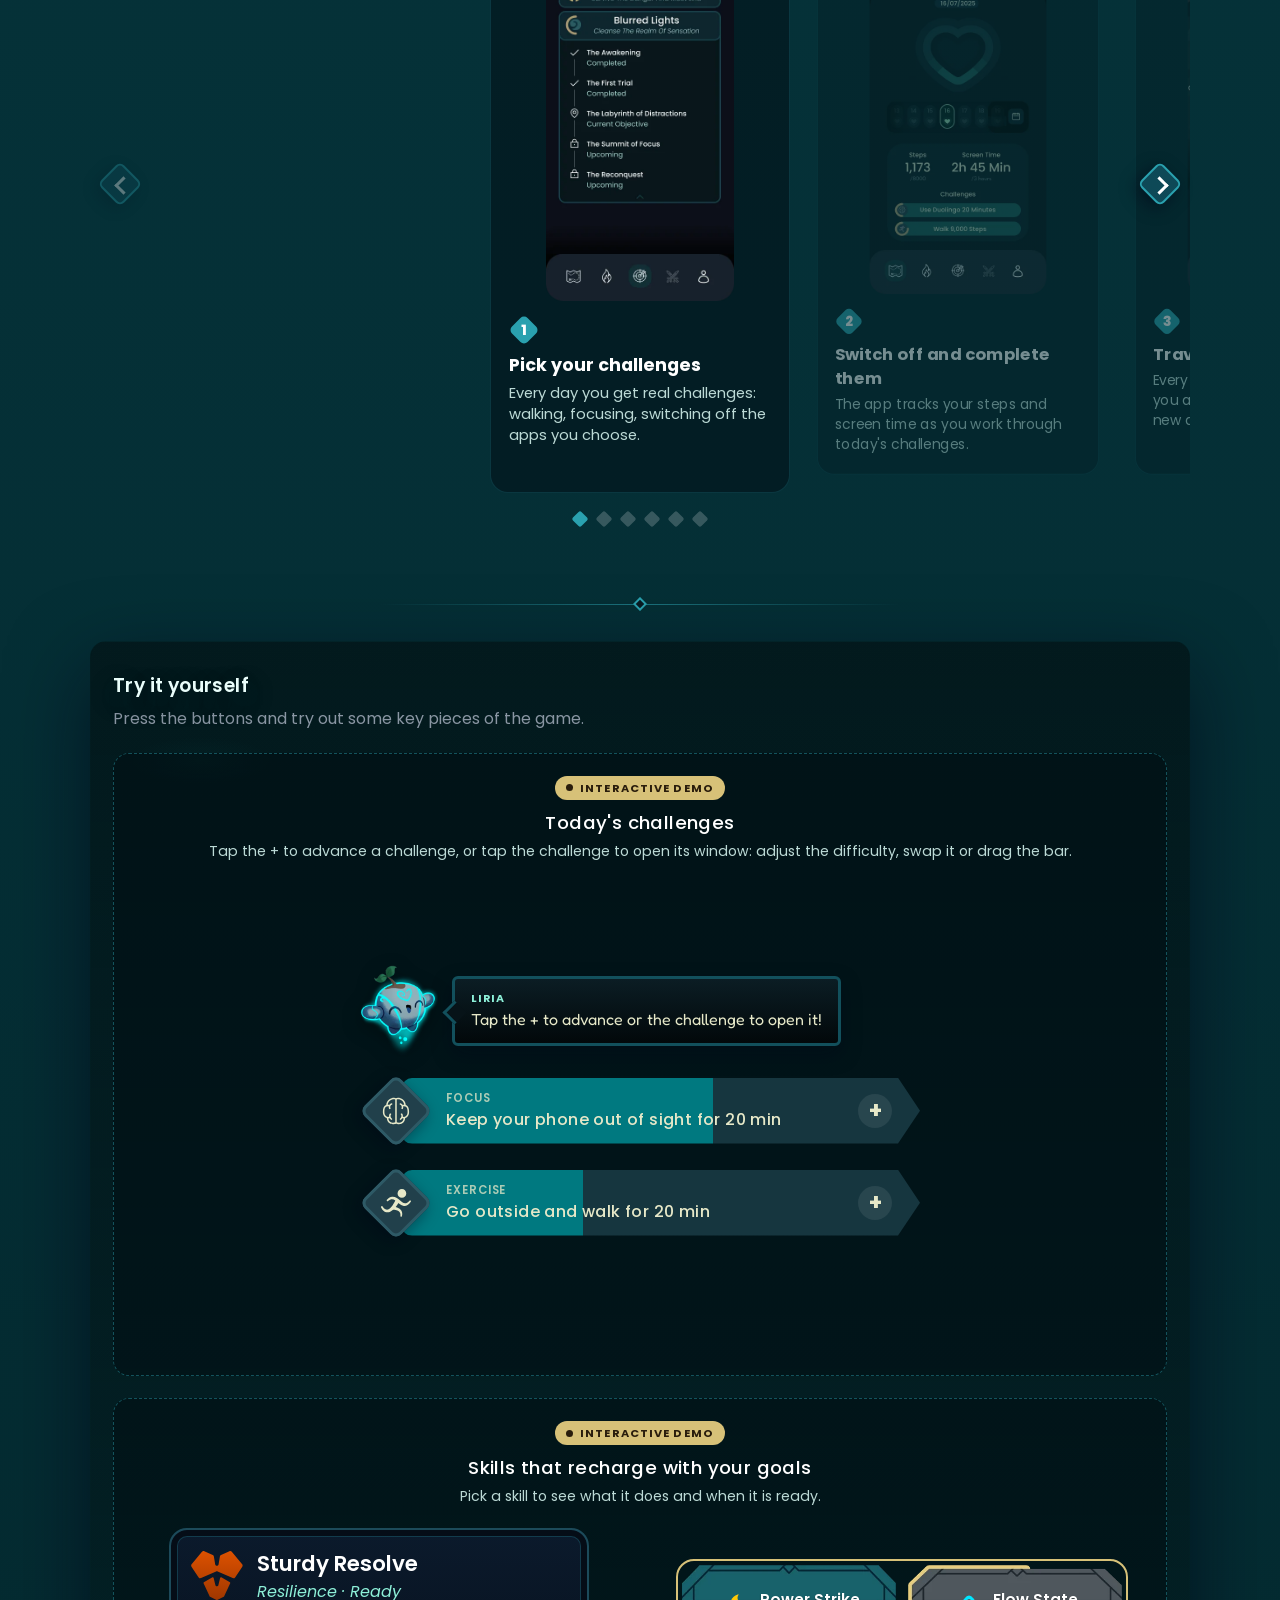
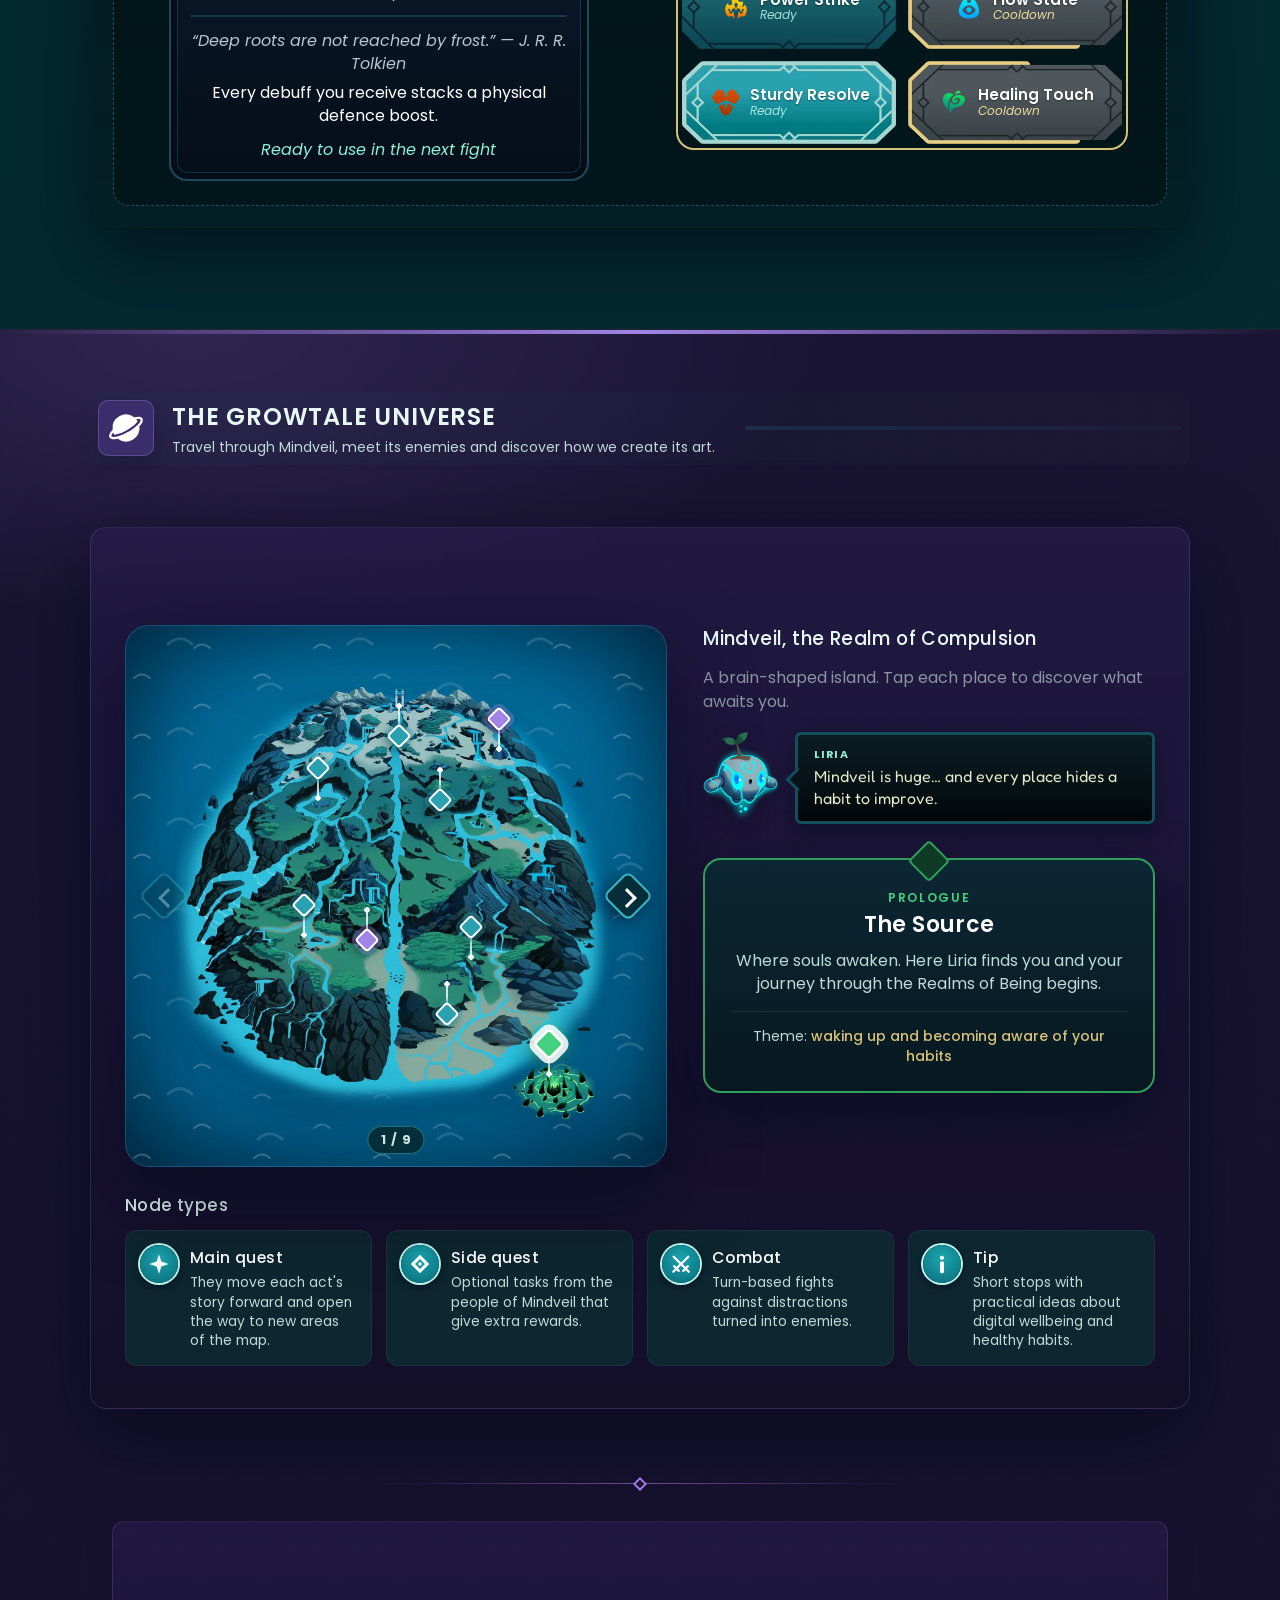
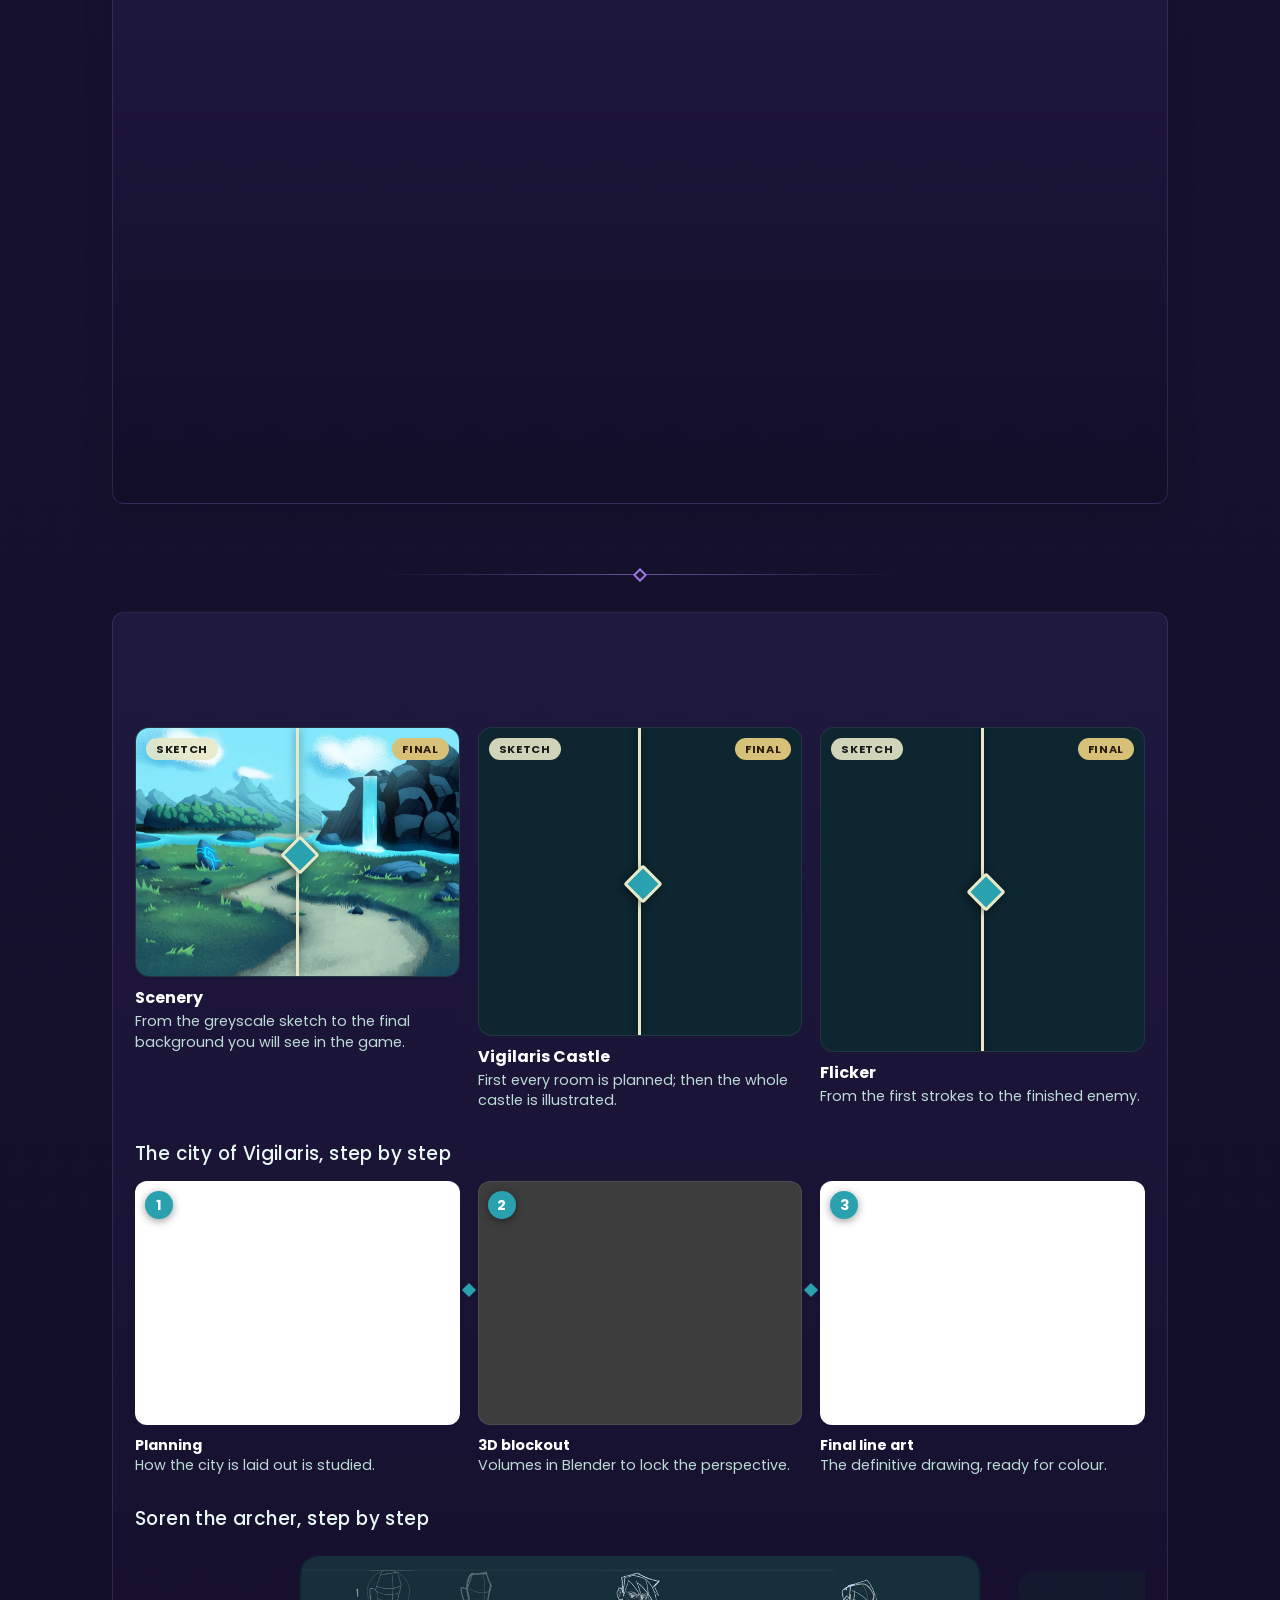
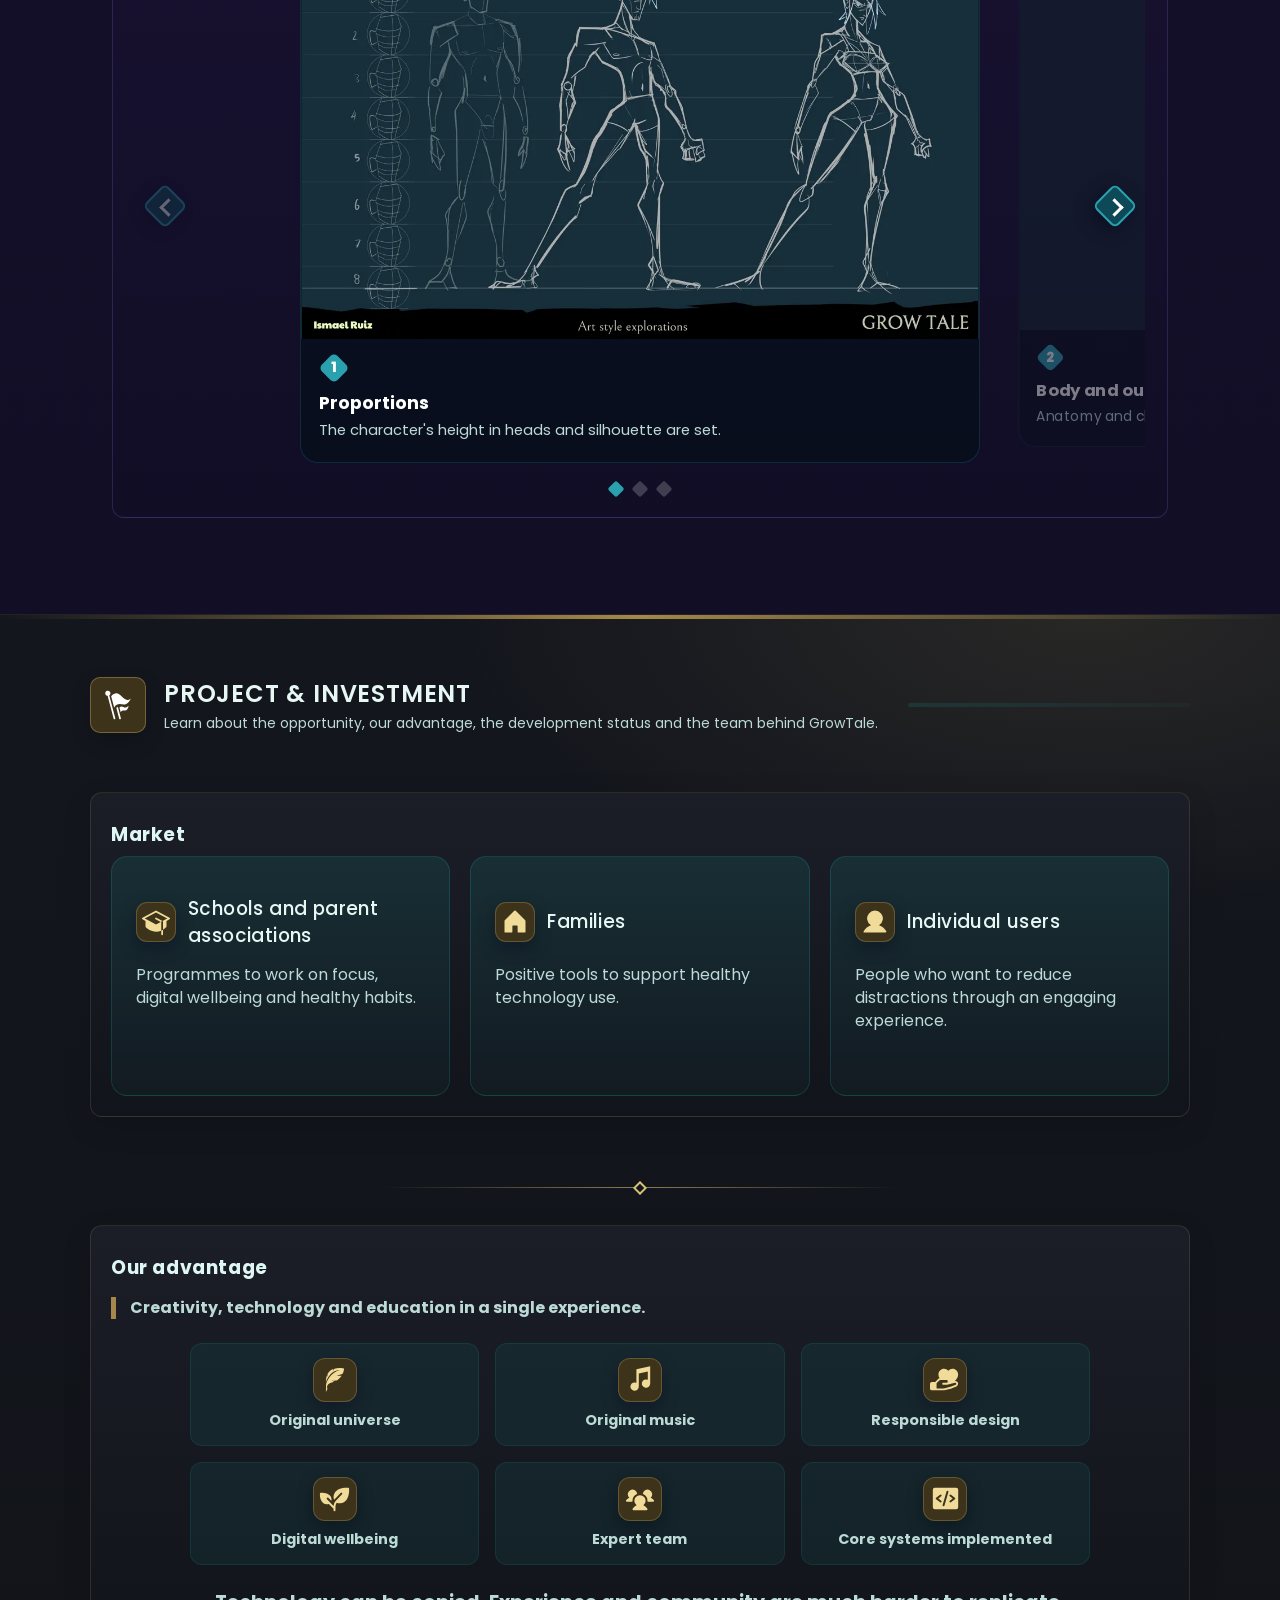
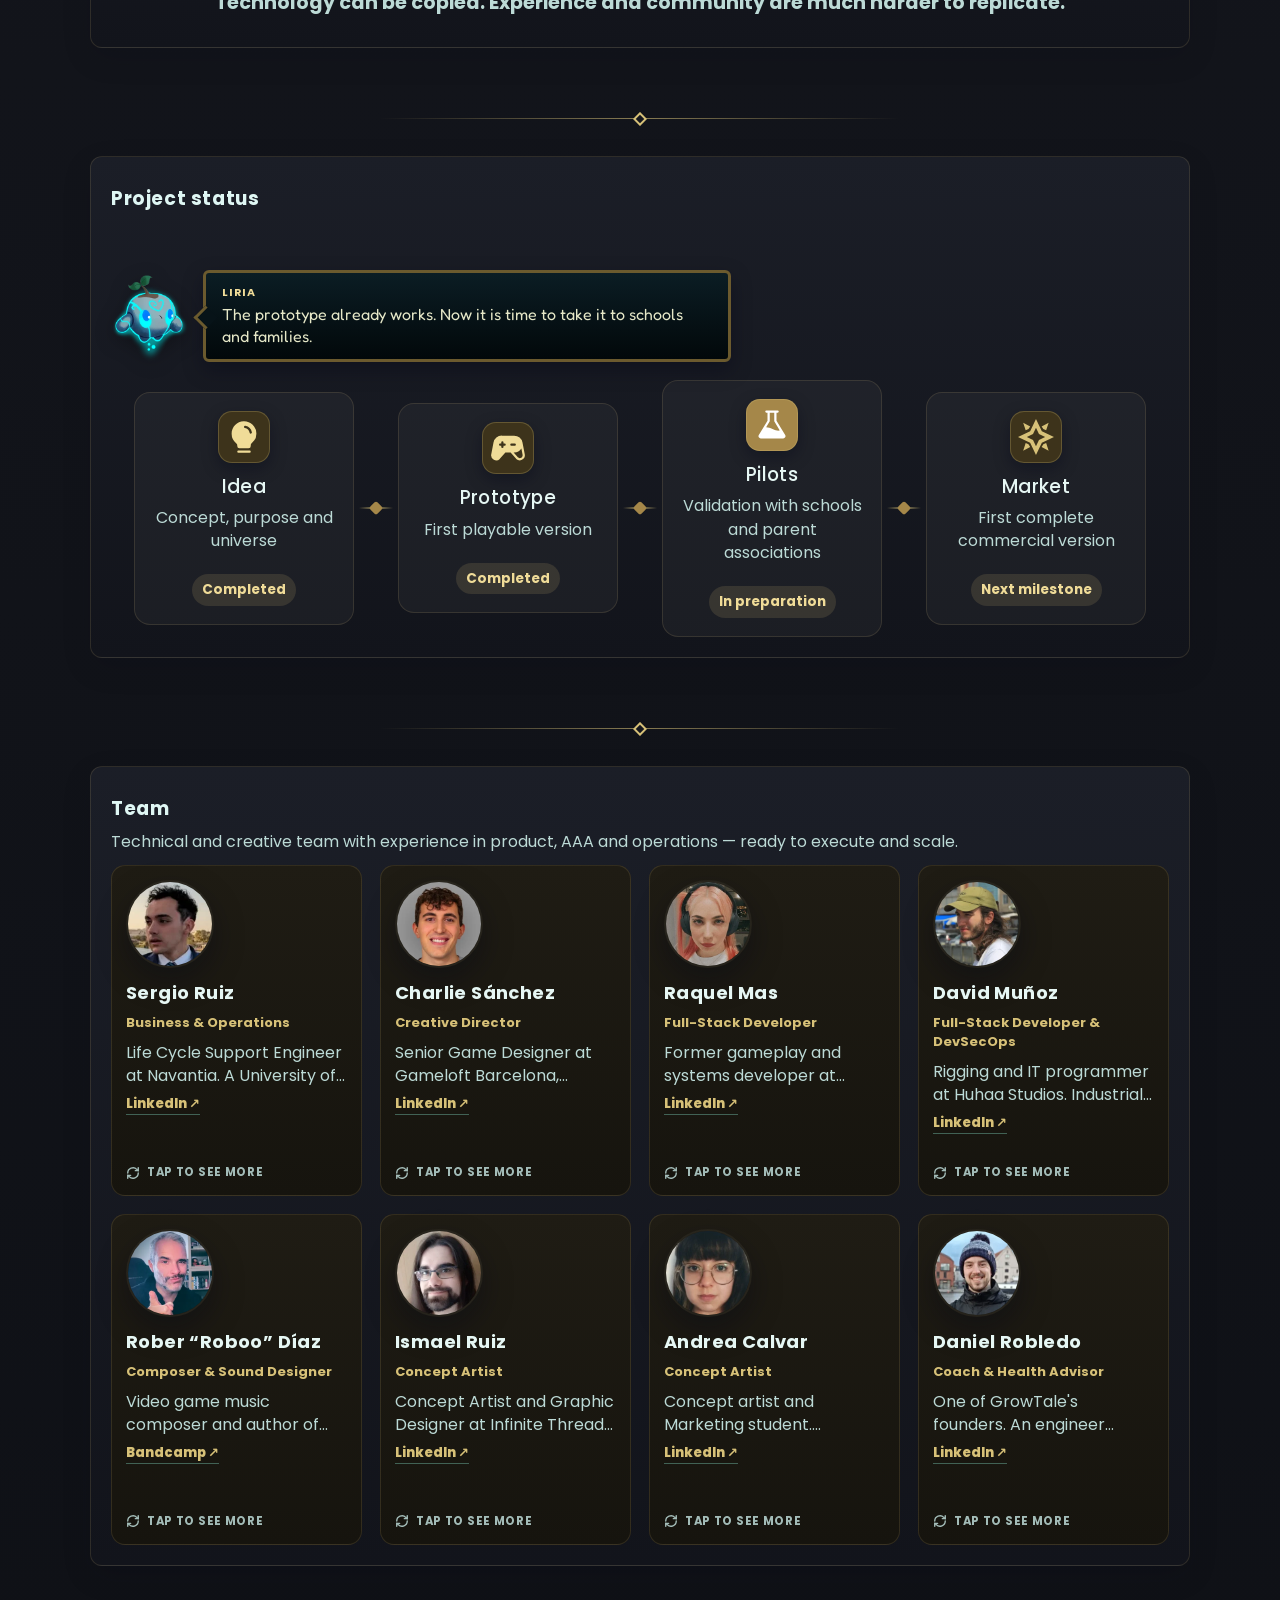
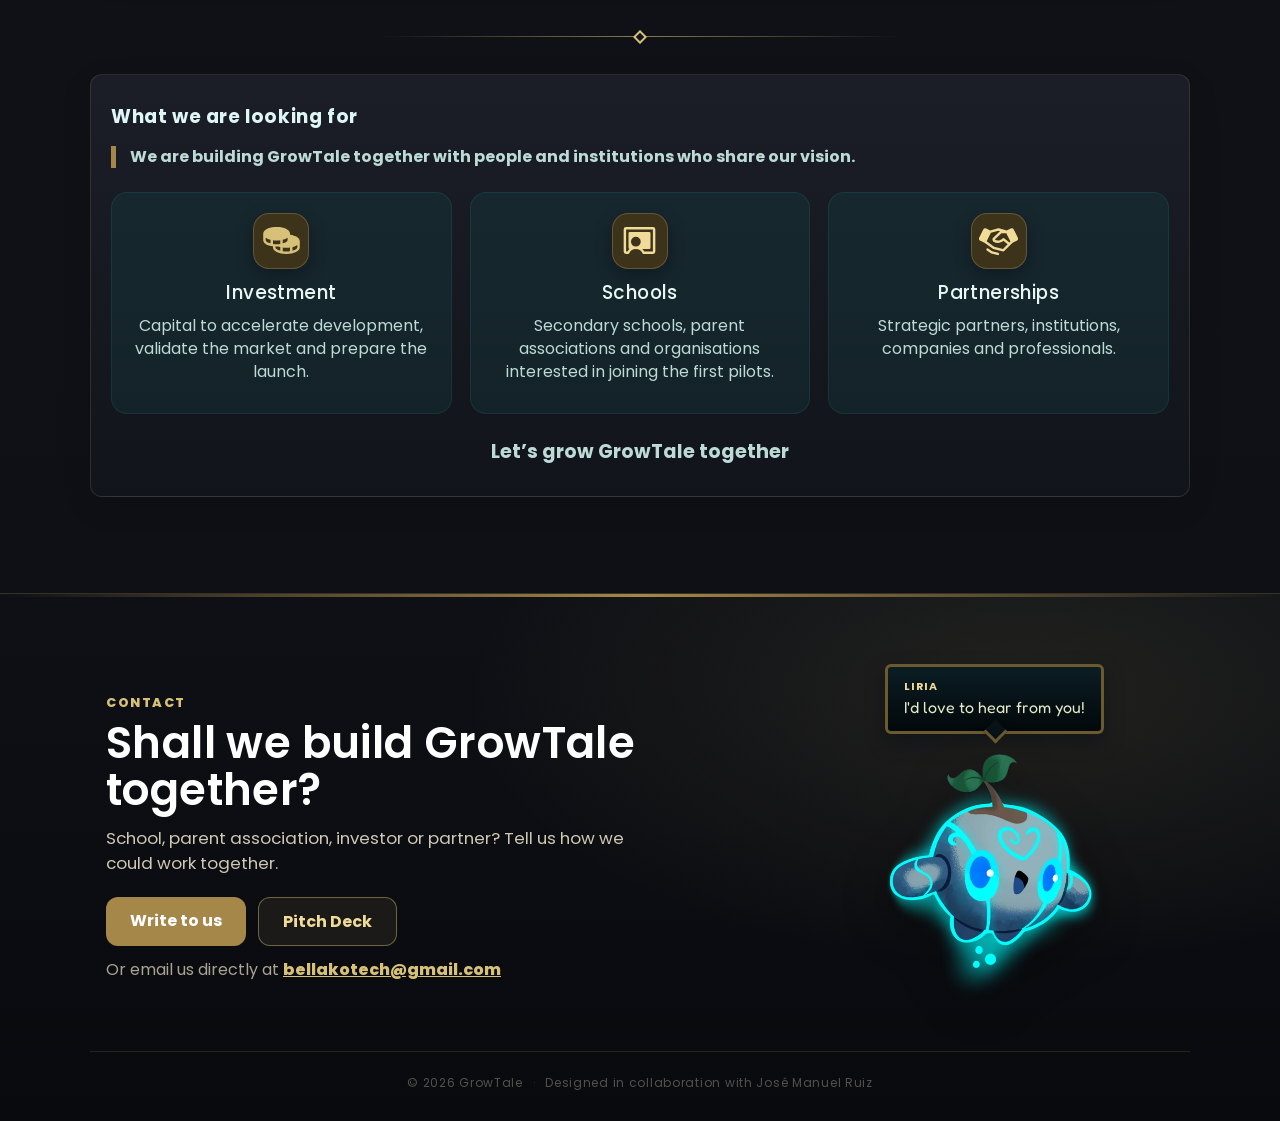
==== commit 481be108: "Intro de Liria: Pitch Deck y hablemos no atenúan las opciones; solo Descubrir el juego Co-Authored-B" ====
--- a/about/index.html
+++ b/about/index.html
@@ -28,7 +28,7 @@
     <!-- Entrada suave al llegar desde el botón "Descubre GrowTale" de la portada -->
     <script>try{if(sessionStorage.getItem('growtale_enter')){document.documentElement.classList.add('arrive');sessionStorage.removeItem('growtale_enter')}}catch(e){}</script>
     <link rel="preload" as="image" href="/assets/images/hero/liria-happy1.webp" fetchpriority="high">
-    <link rel="stylesheet" href="/styles.css?v=20261123y">
+    <link rel="stylesheet" href="/styles.css?v=20261123z">
   </head>
   <body>
     <a class="skip-link" href="#main" data-i18n="skip_to_content">Saltar al contenido</a>
@@ -1041,7 +1041,7 @@
       <div class="cursor-inner"></div>
     </div>
 
-    <script src="/app.js?v=20261123y" defer></script>
-    <script src="/cursor.js?v=20261123y" defer></script>
+    <script src="/app.js?v=20261123z" defer></script>
+    <script src="/cursor.js?v=20261123z" defer></script>
   </body>
 </html>
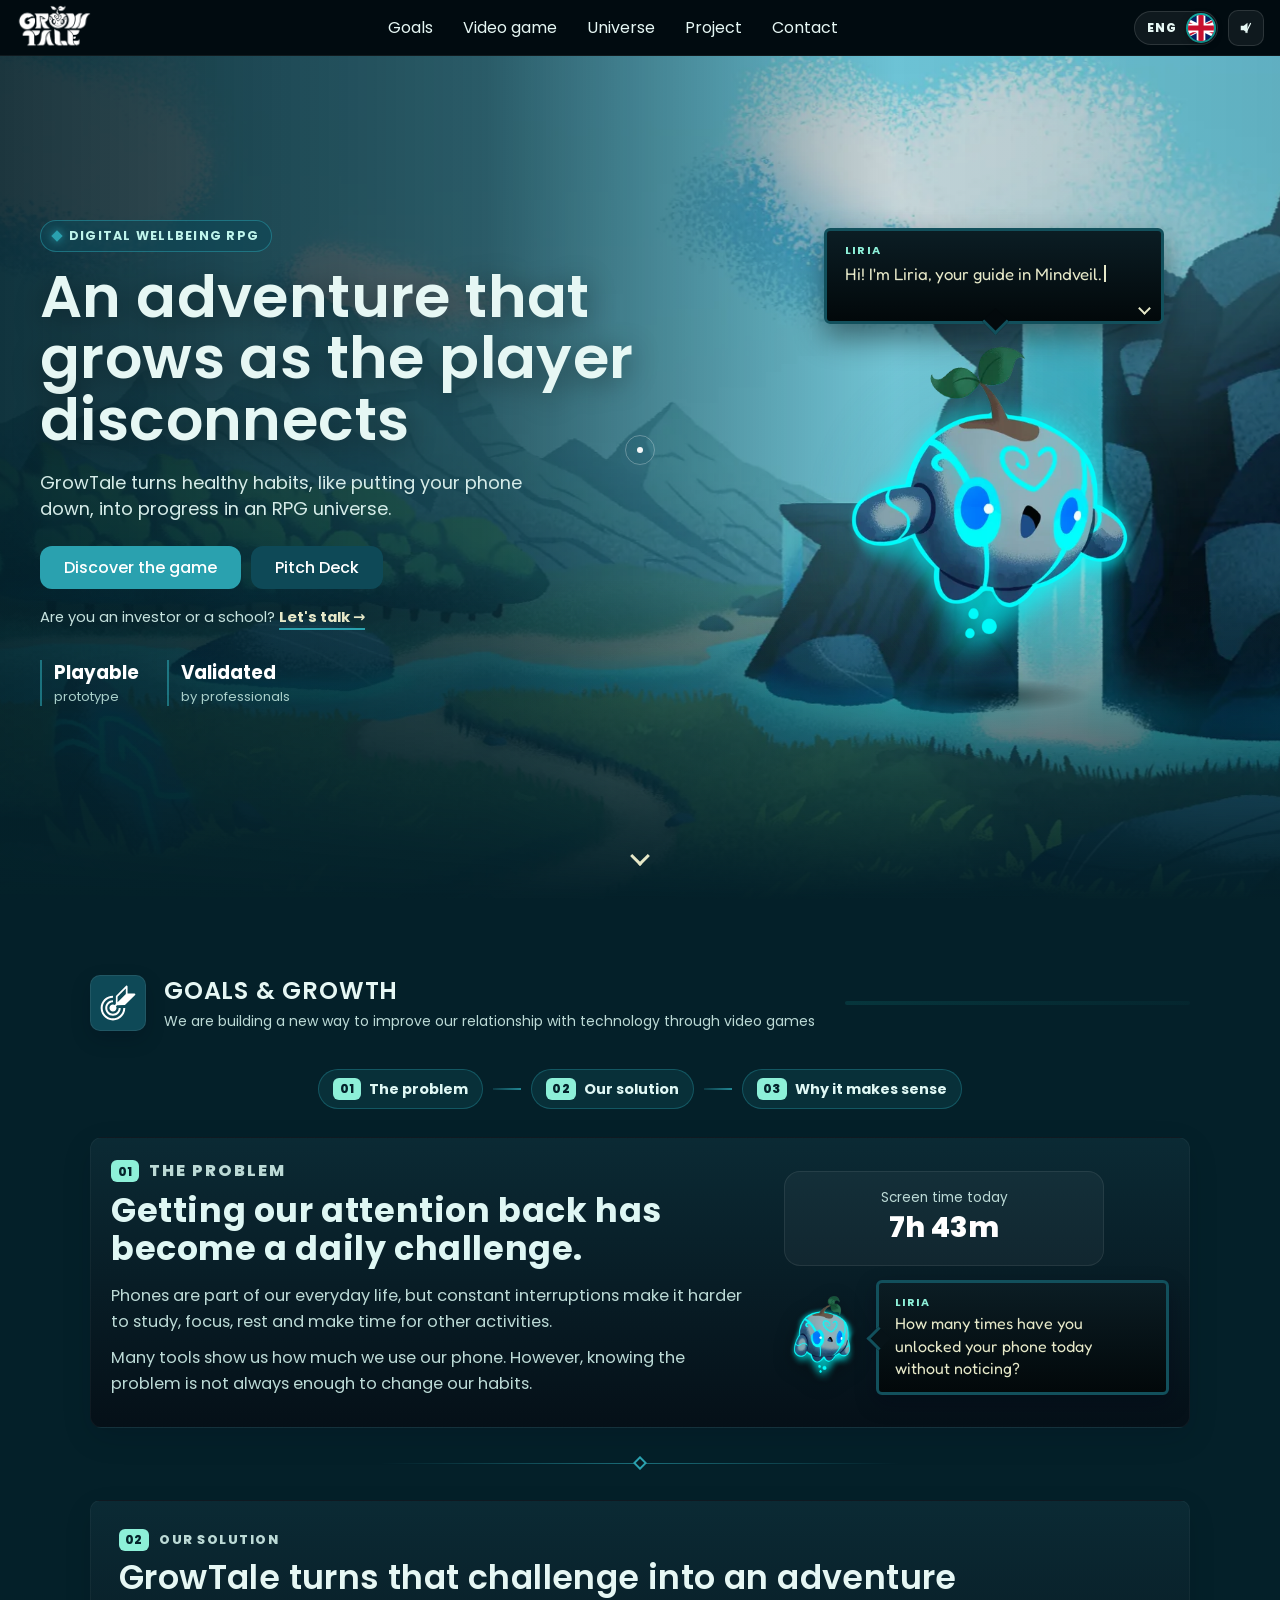
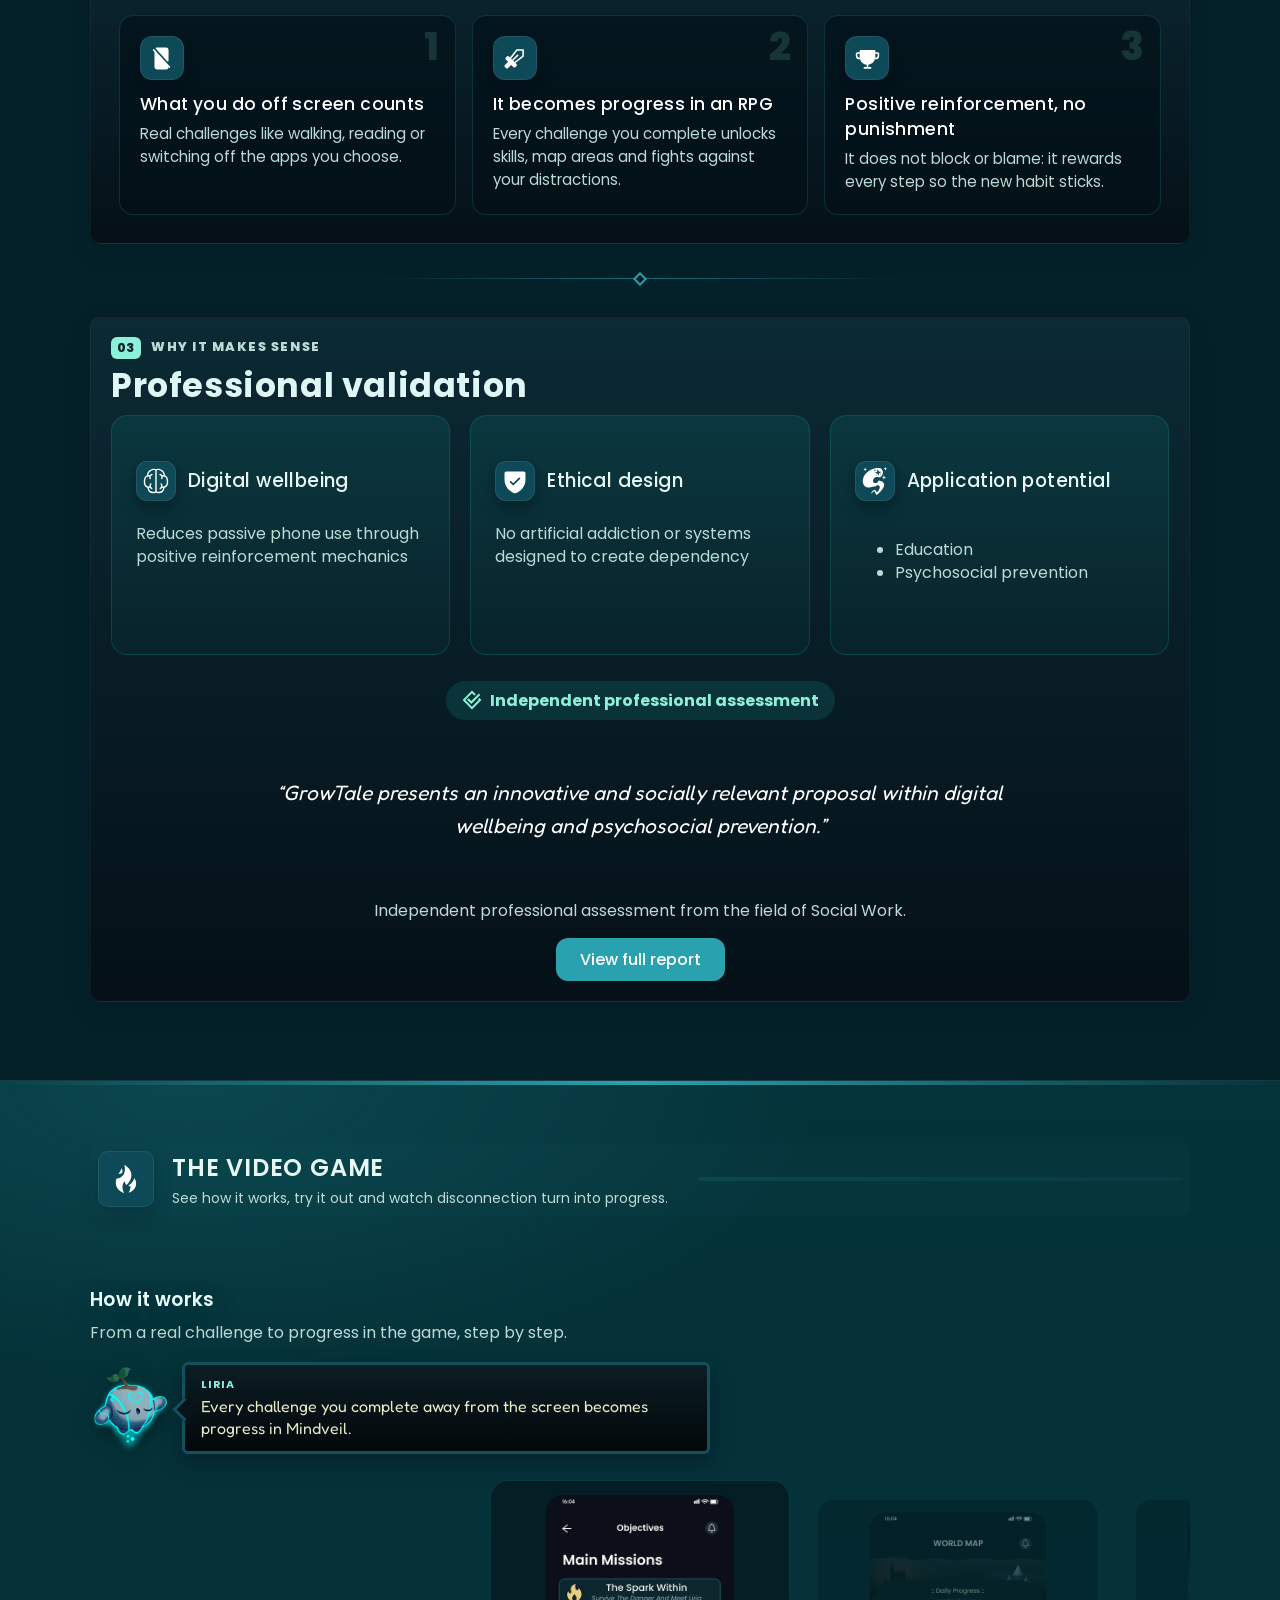
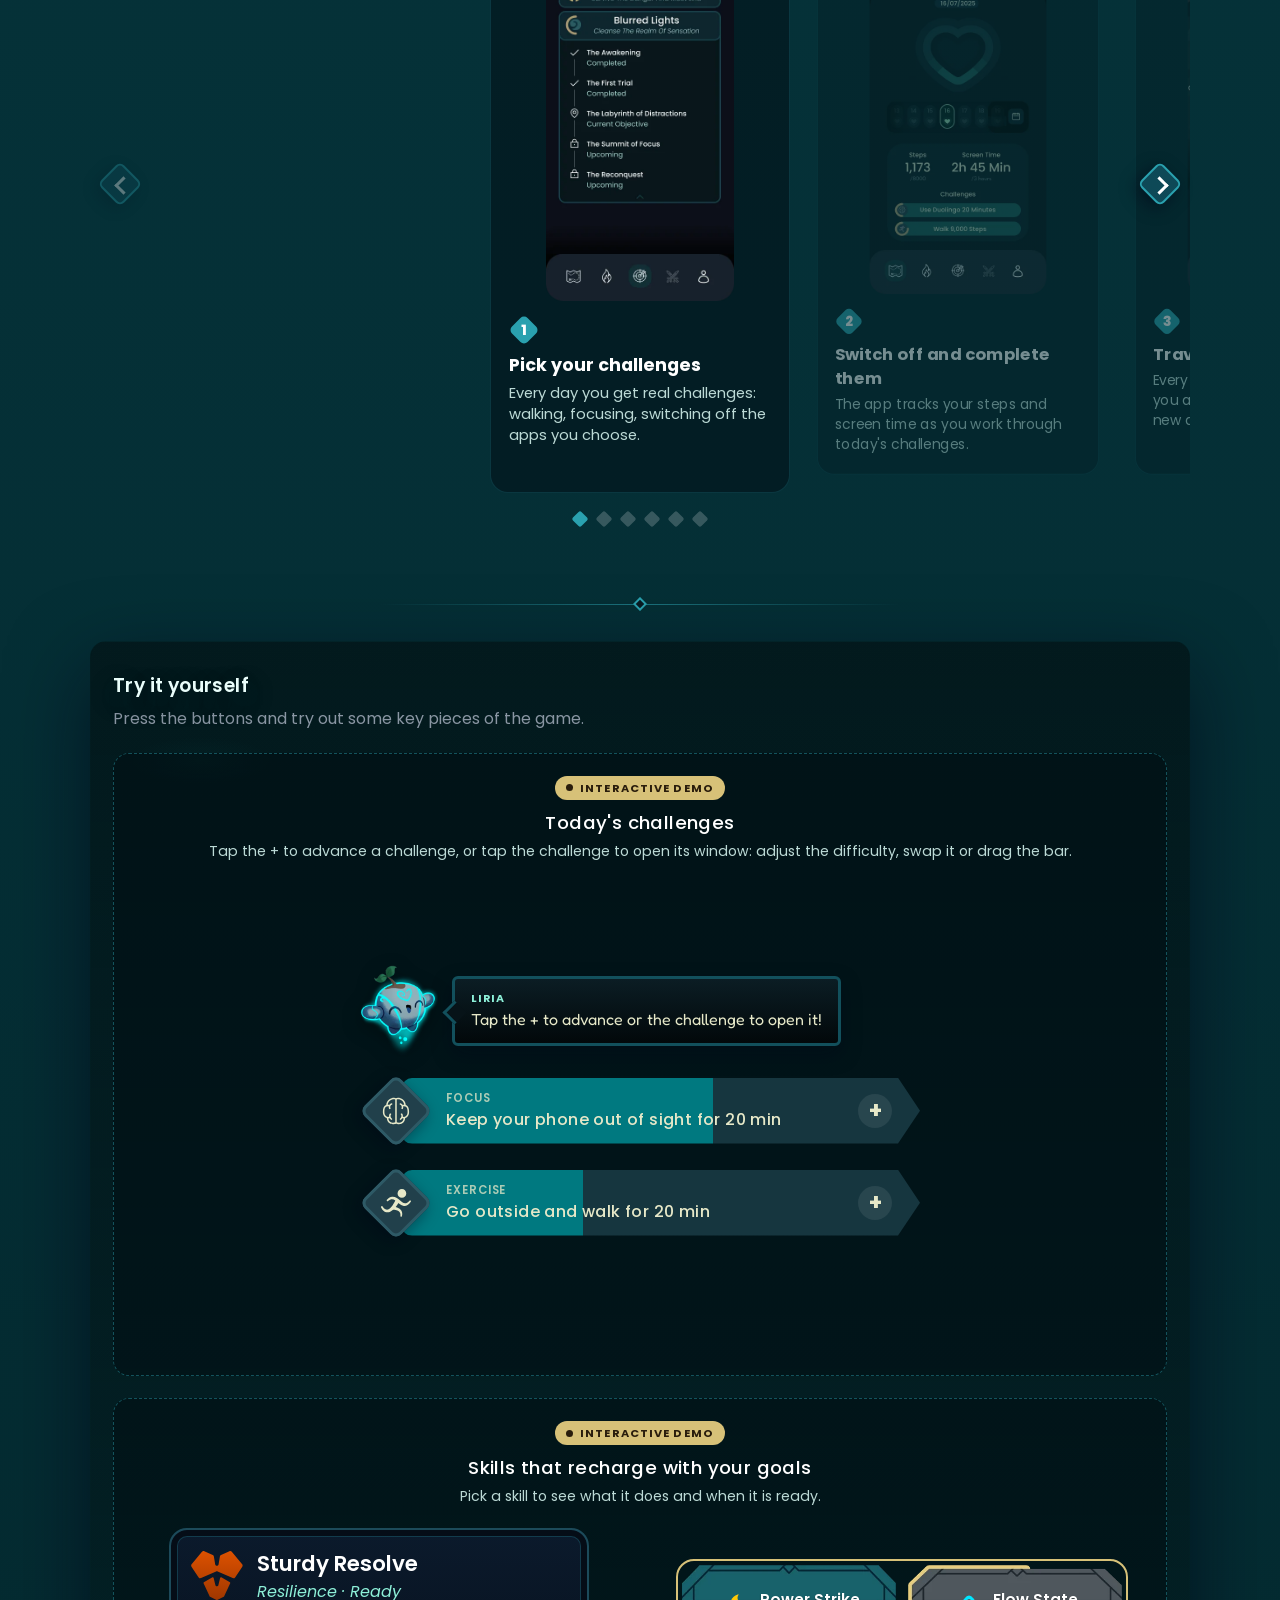
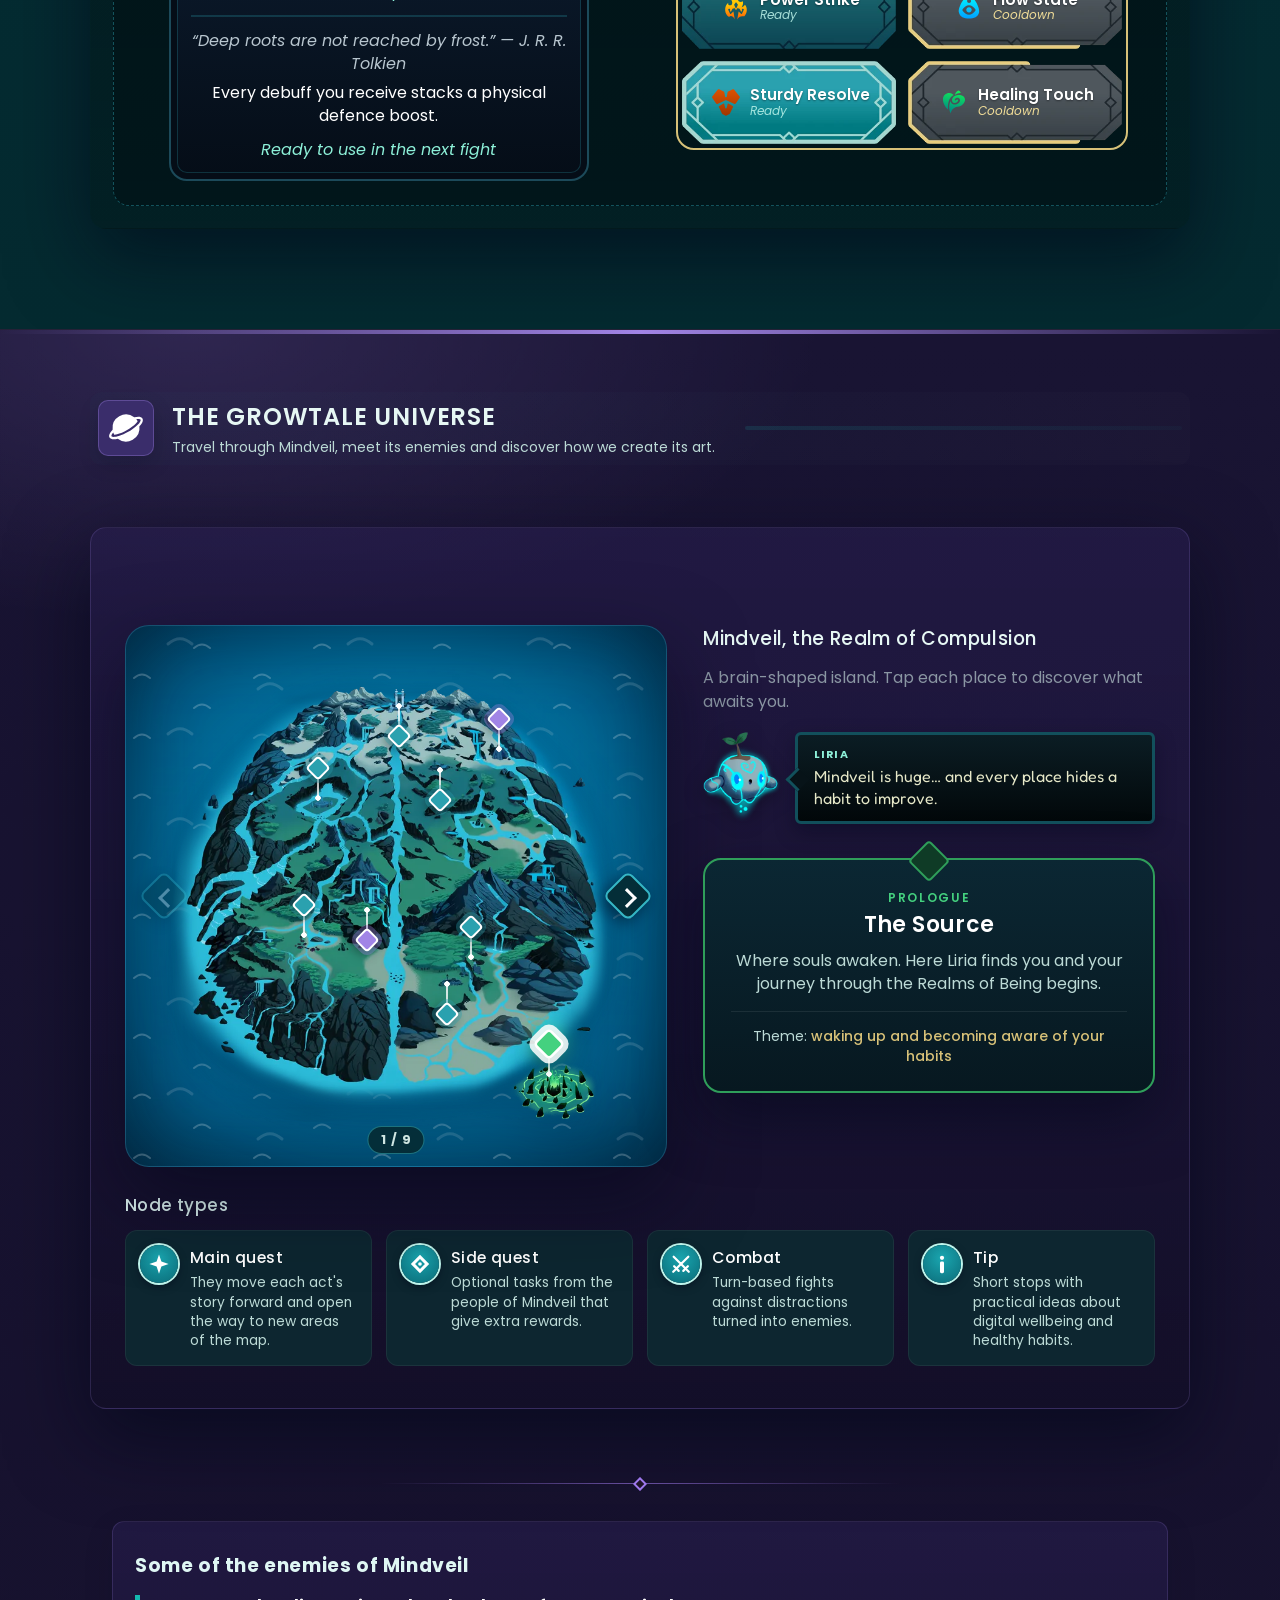
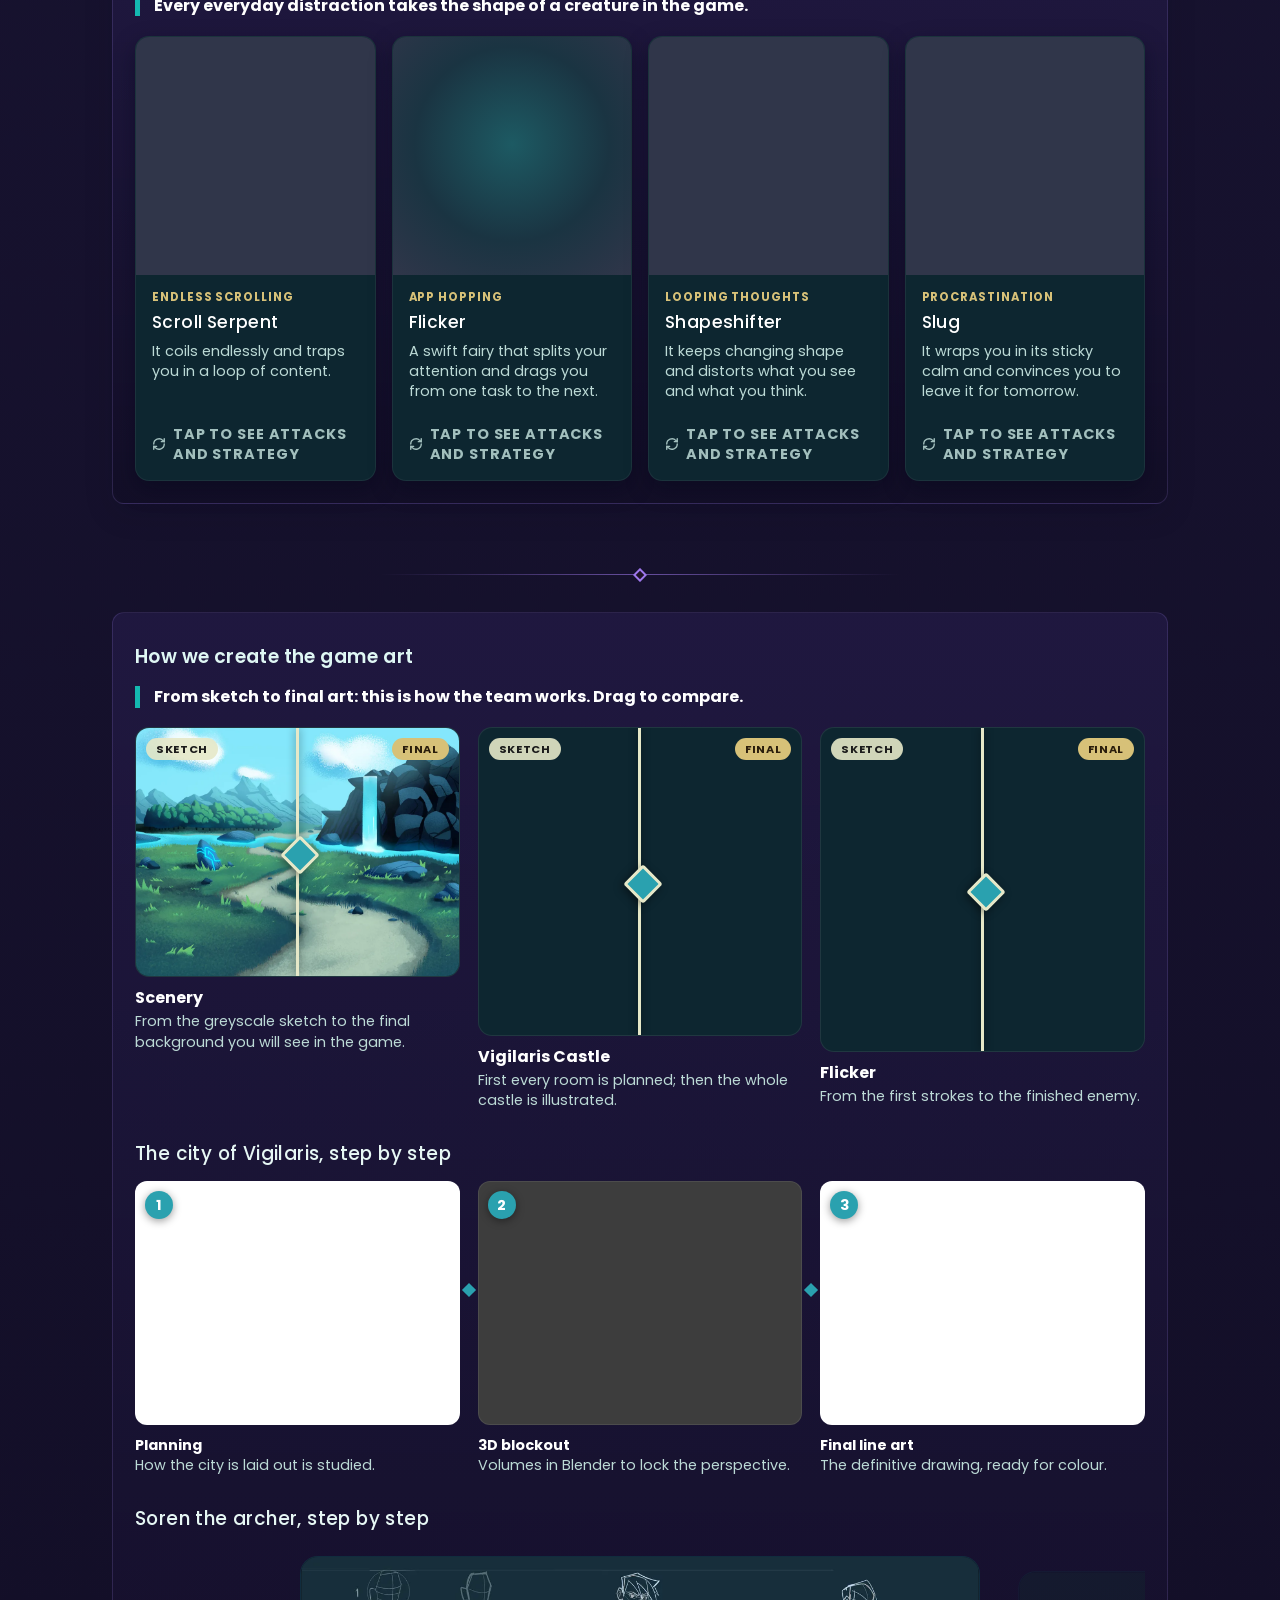
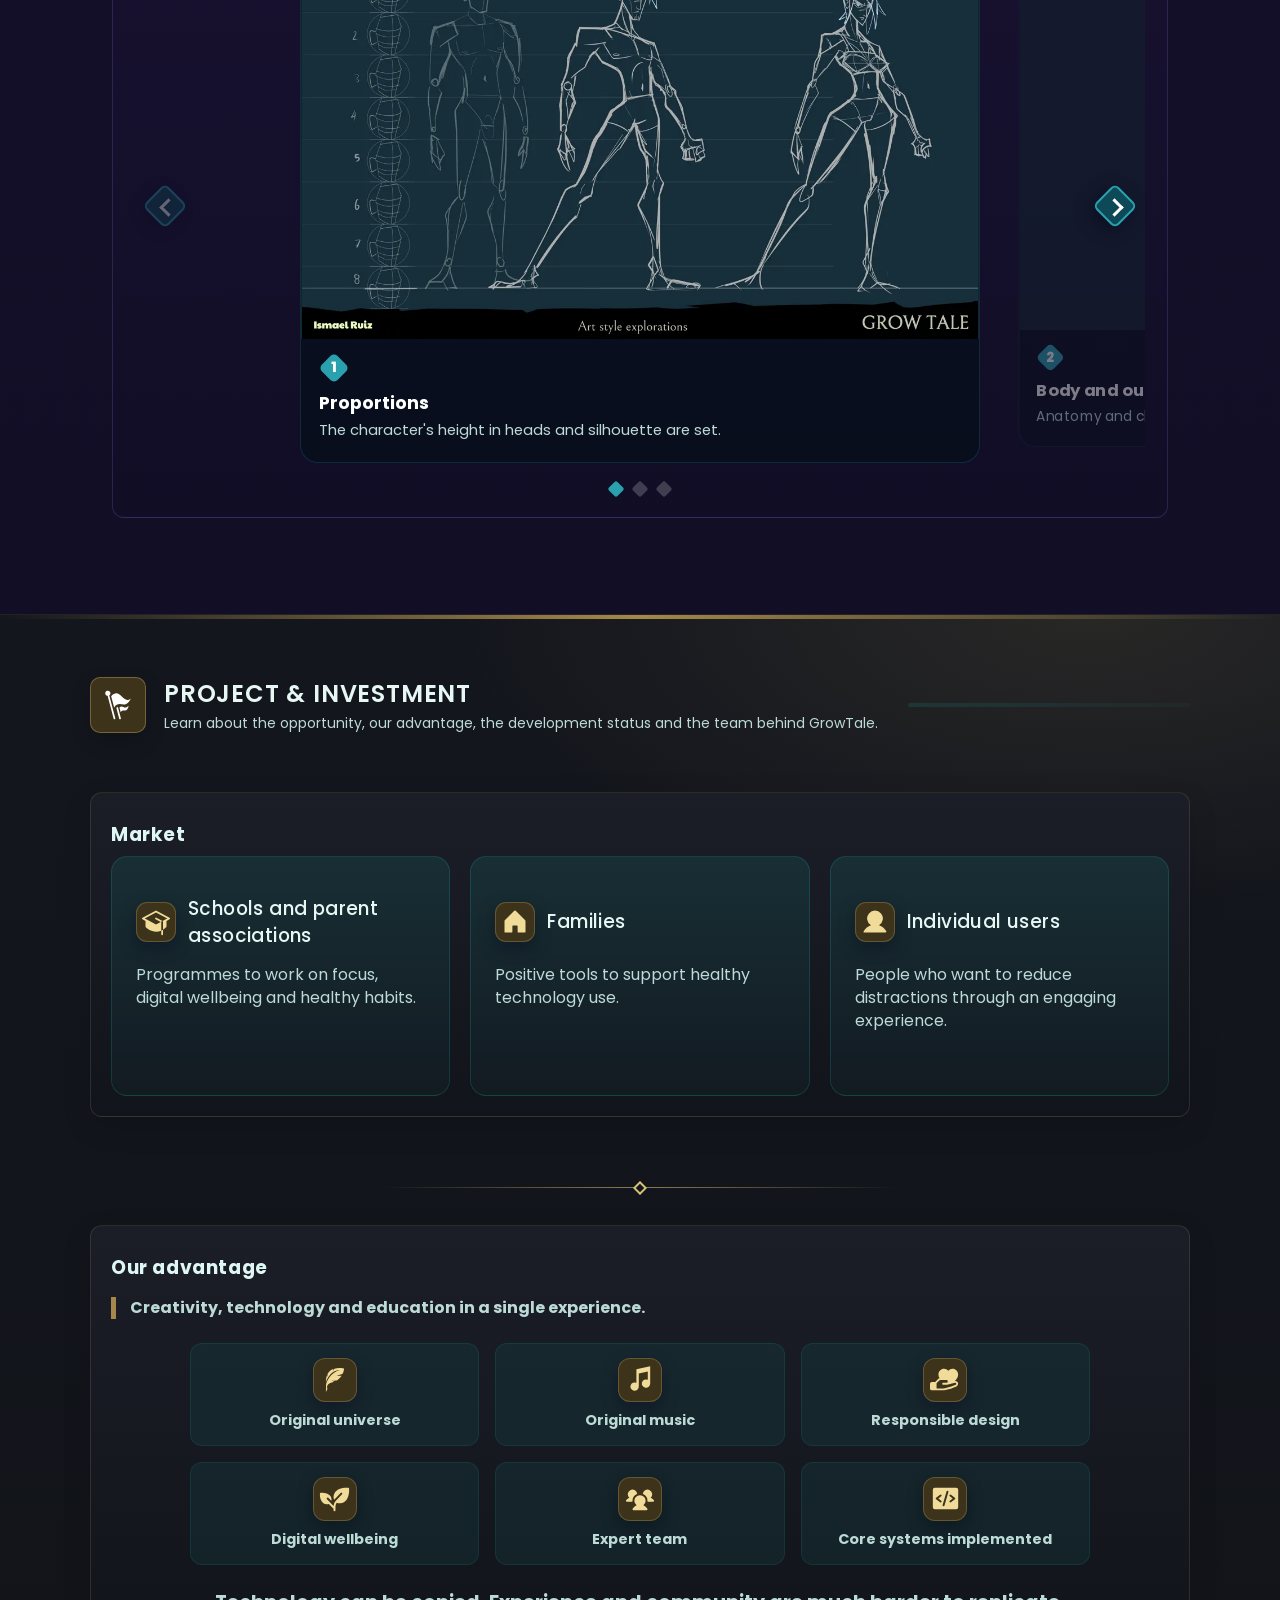
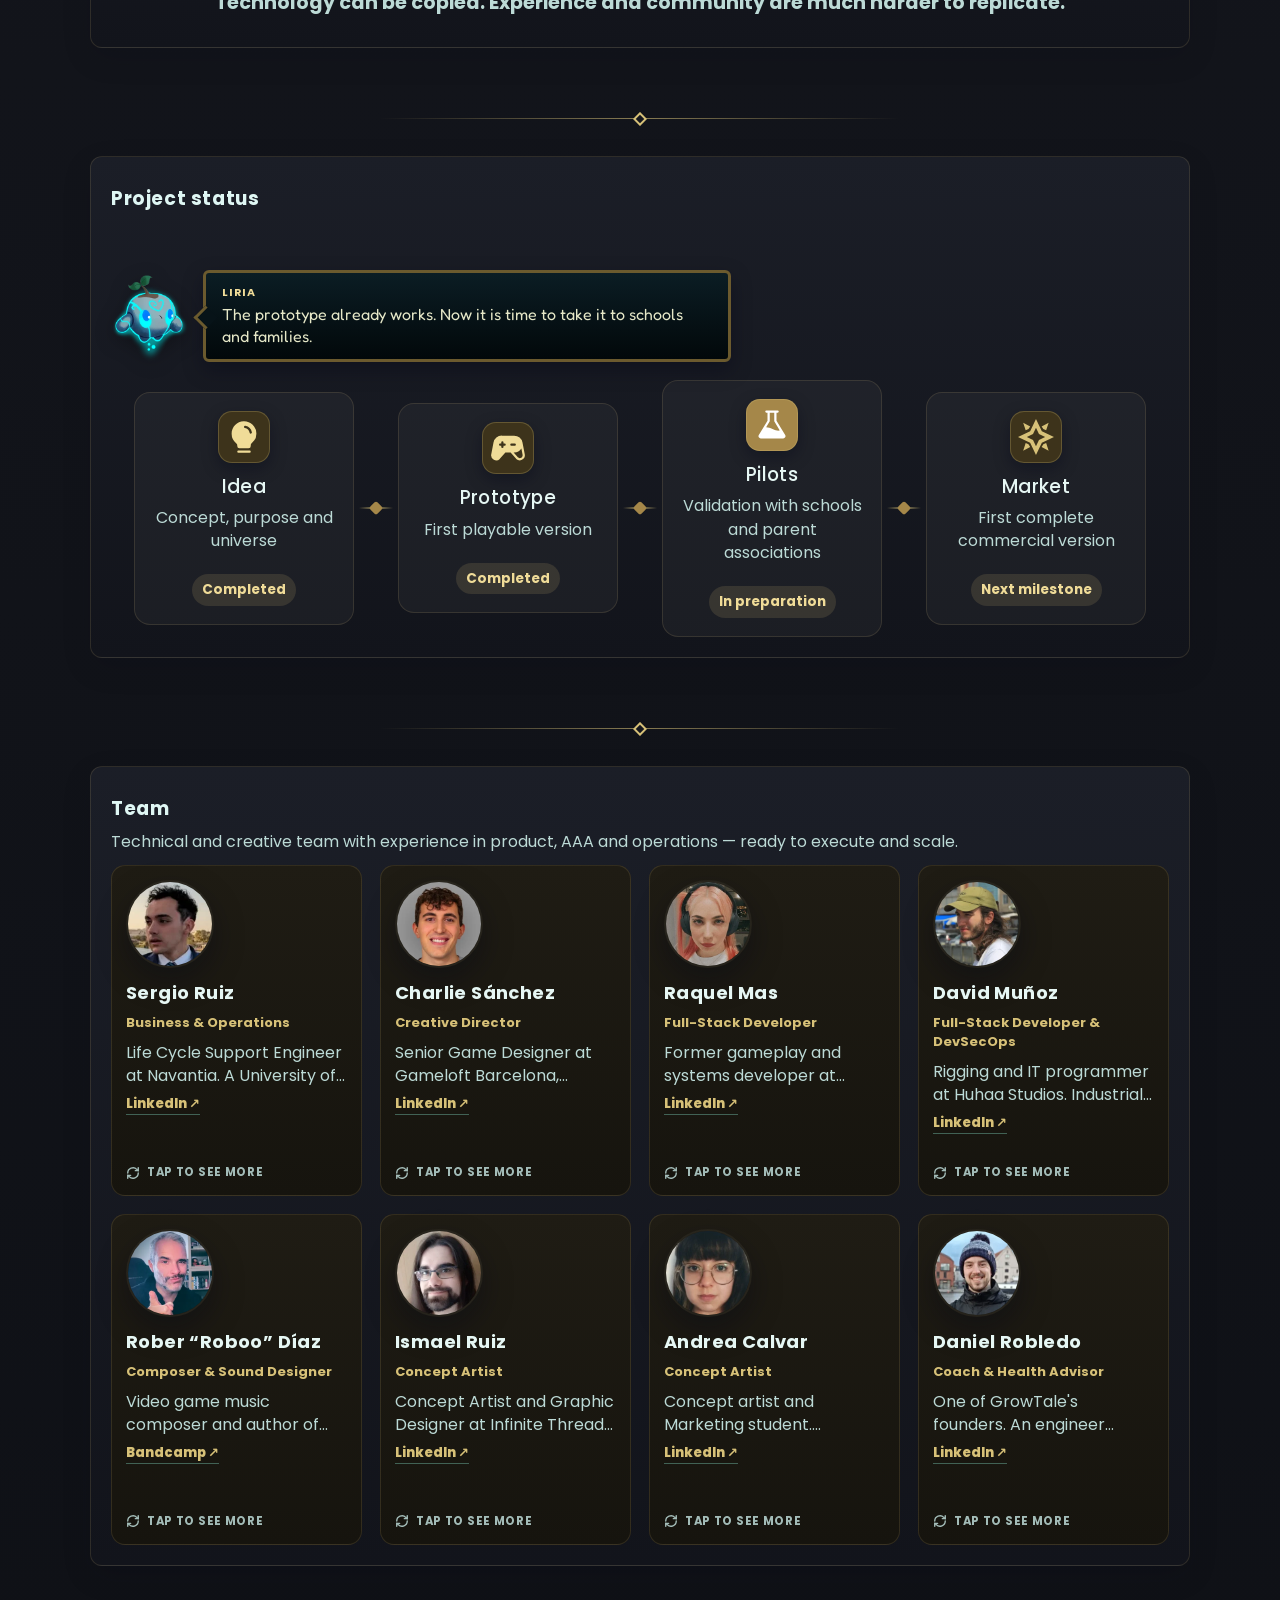
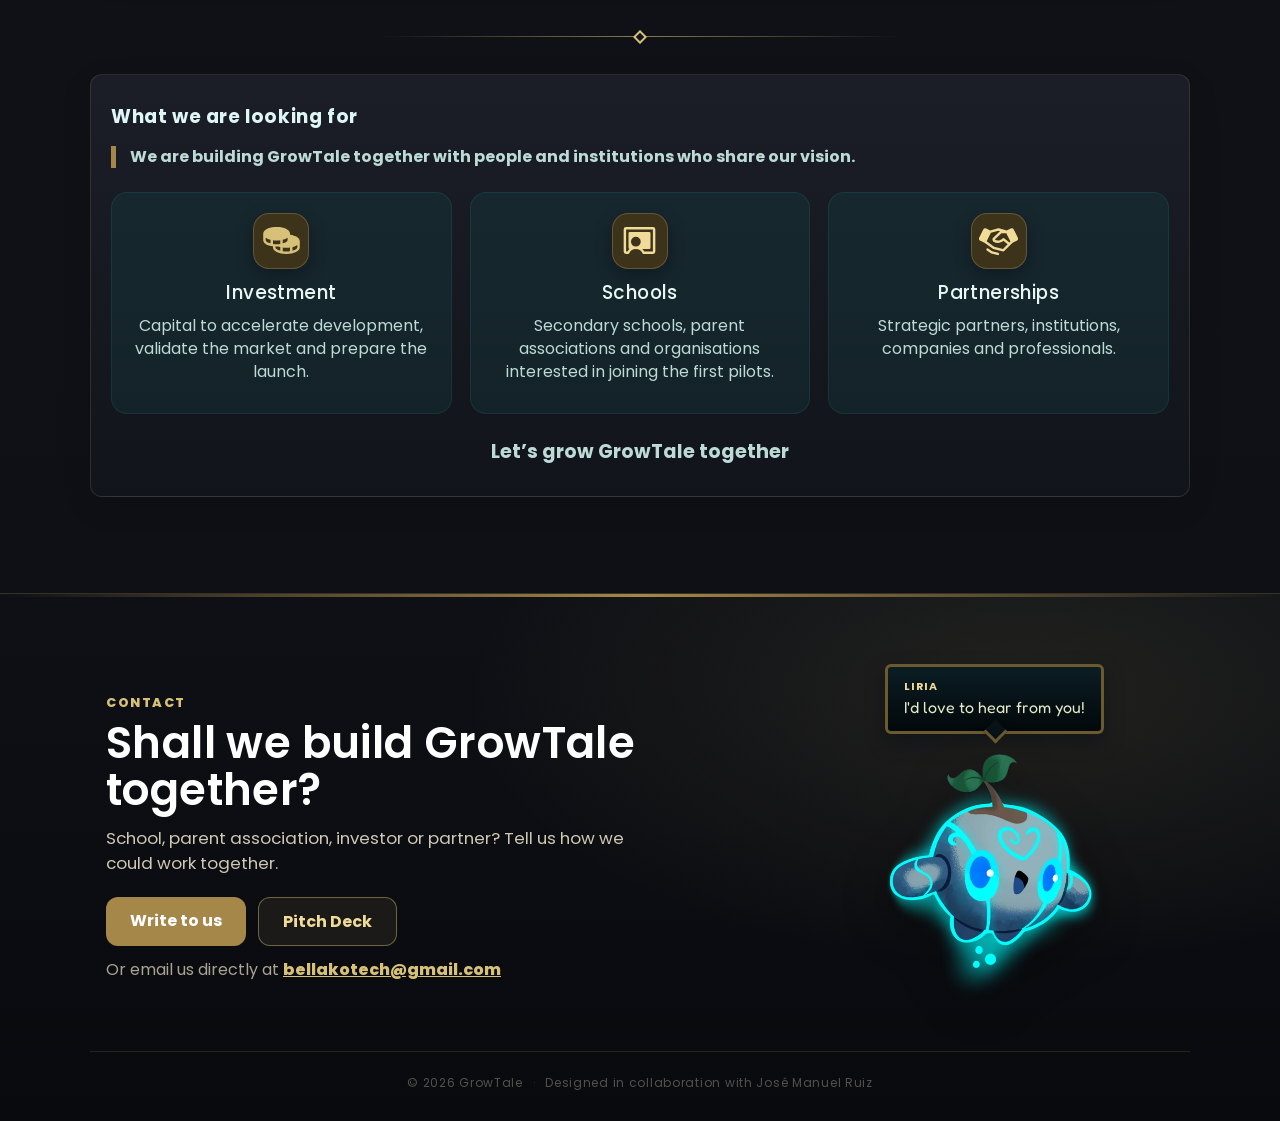
==== commit b7568d40: "Intro de Liria: sonidos (blip al escribir, banner, opciones, tono de Saltar, despedida) y Saltar ate" ====
--- a/about/index.html
+++ b/about/index.html
@@ -28,7 +28,7 @@
     <!-- Entrada suave al llegar desde el botón "Descubre GrowTale" de la portada -->
     <script>try{if(sessionStorage.getItem('growtale_enter')){document.documentElement.classList.add('arrive');sessionStorage.removeItem('growtale_enter')}}catch(e){}</script>
     <link rel="preload" as="image" href="/assets/images/hero/liria-happy1.webp" fetchpriority="high">
-    <link rel="stylesheet" href="/styles.css?v=20261123z">
+    <link rel="stylesheet" href="/styles.css?v=20261124b">
   </head>
   <body>
     <a class="skip-link" href="#main" data-i18n="skip_to_content">Saltar al contenido</a>
@@ -1041,7 +1041,7 @@
       <div class="cursor-inner"></div>
     </div>
 
-    <script src="/app.js?v=20261123z" defer></script>
-    <script src="/cursor.js?v=20261123z" defer></script>
+    <script src="/app.js?v=20261124b" defer></script>
+    <script src="/cursor.js?v=20261124b" defer></script>
   </body>
 </html>
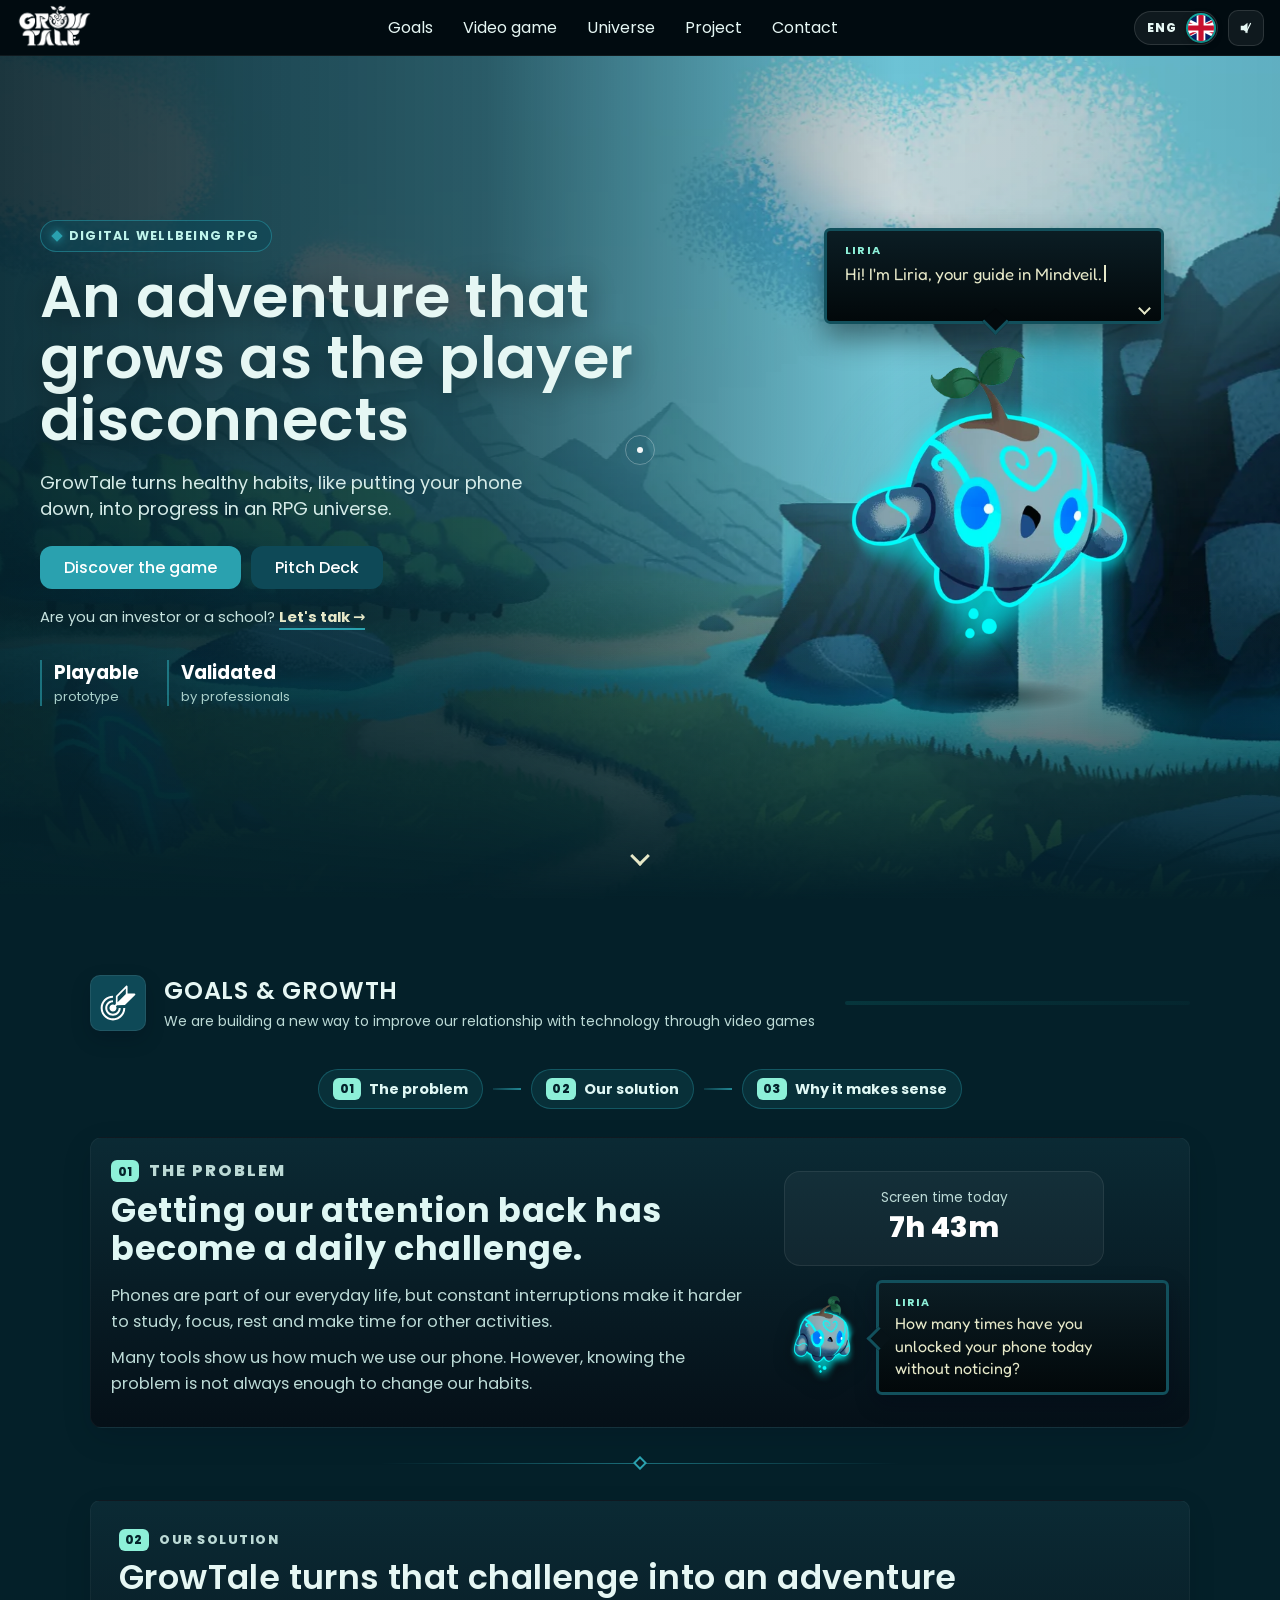
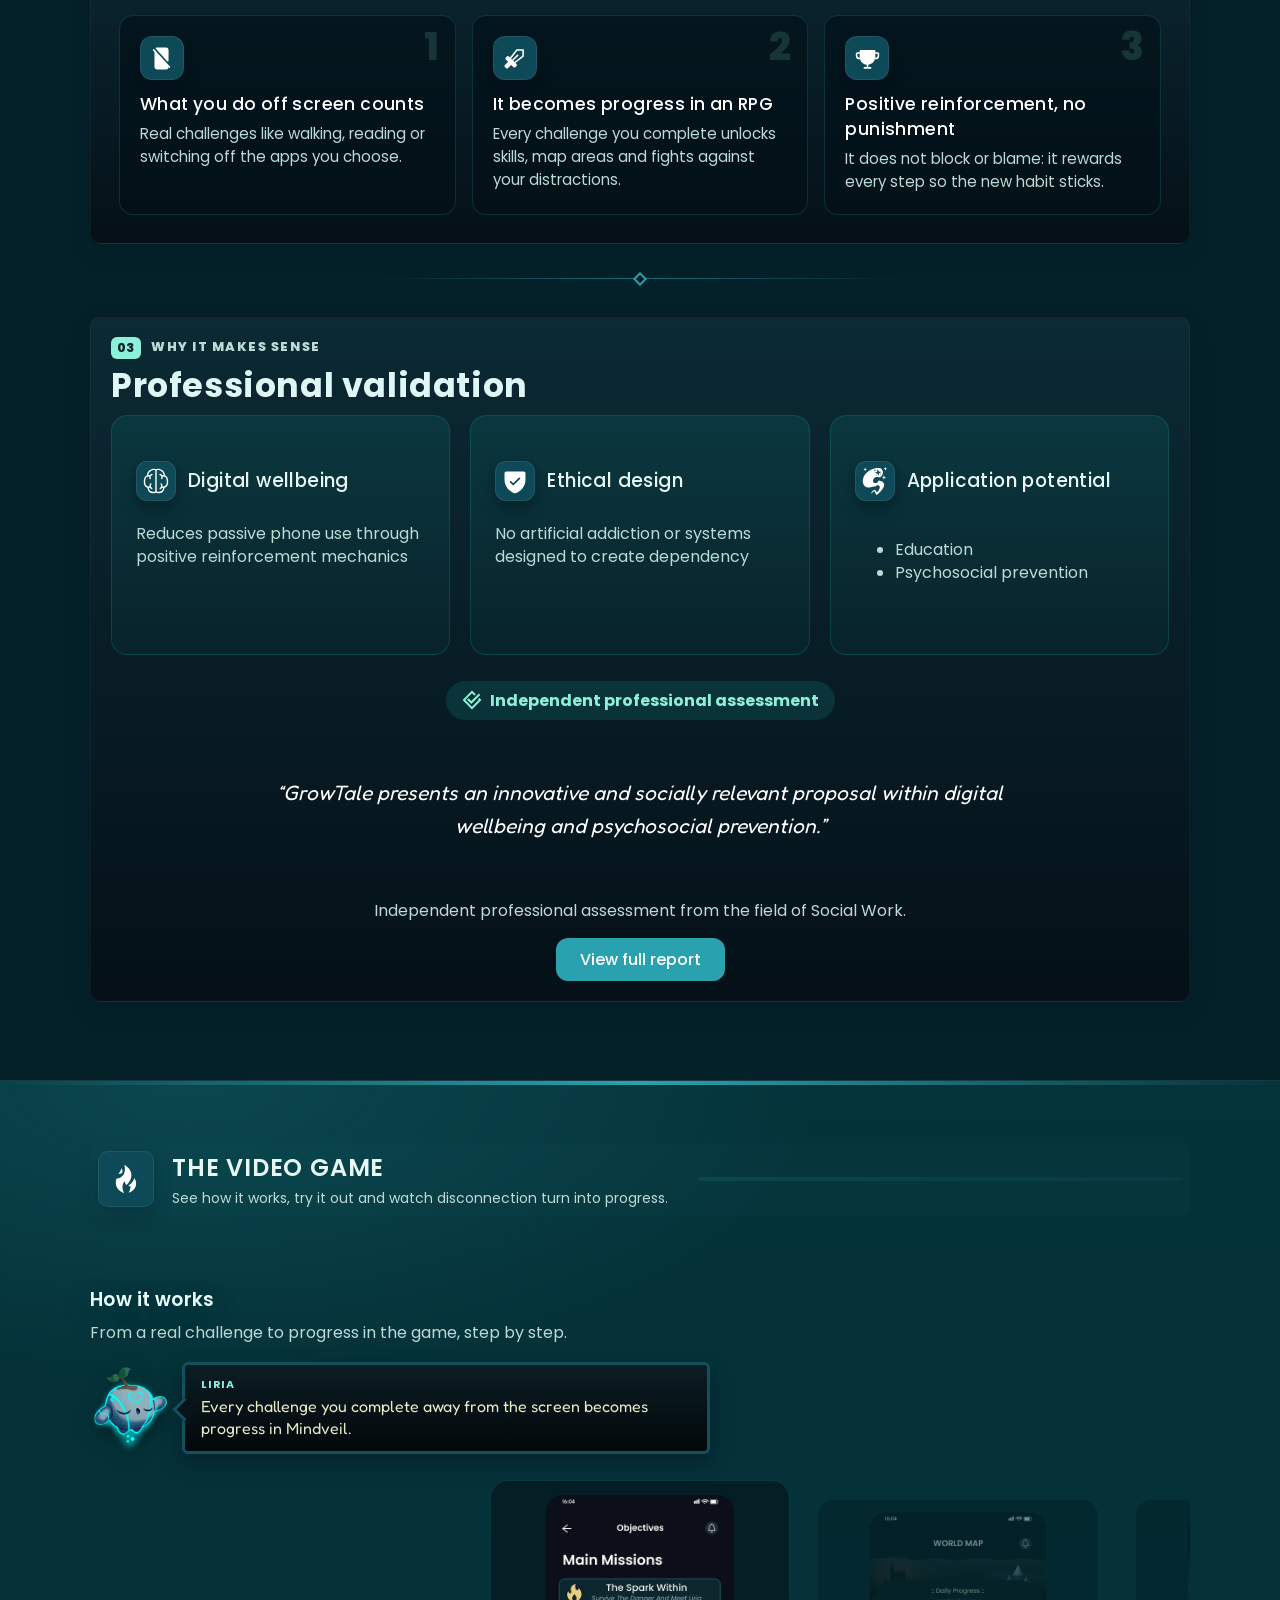
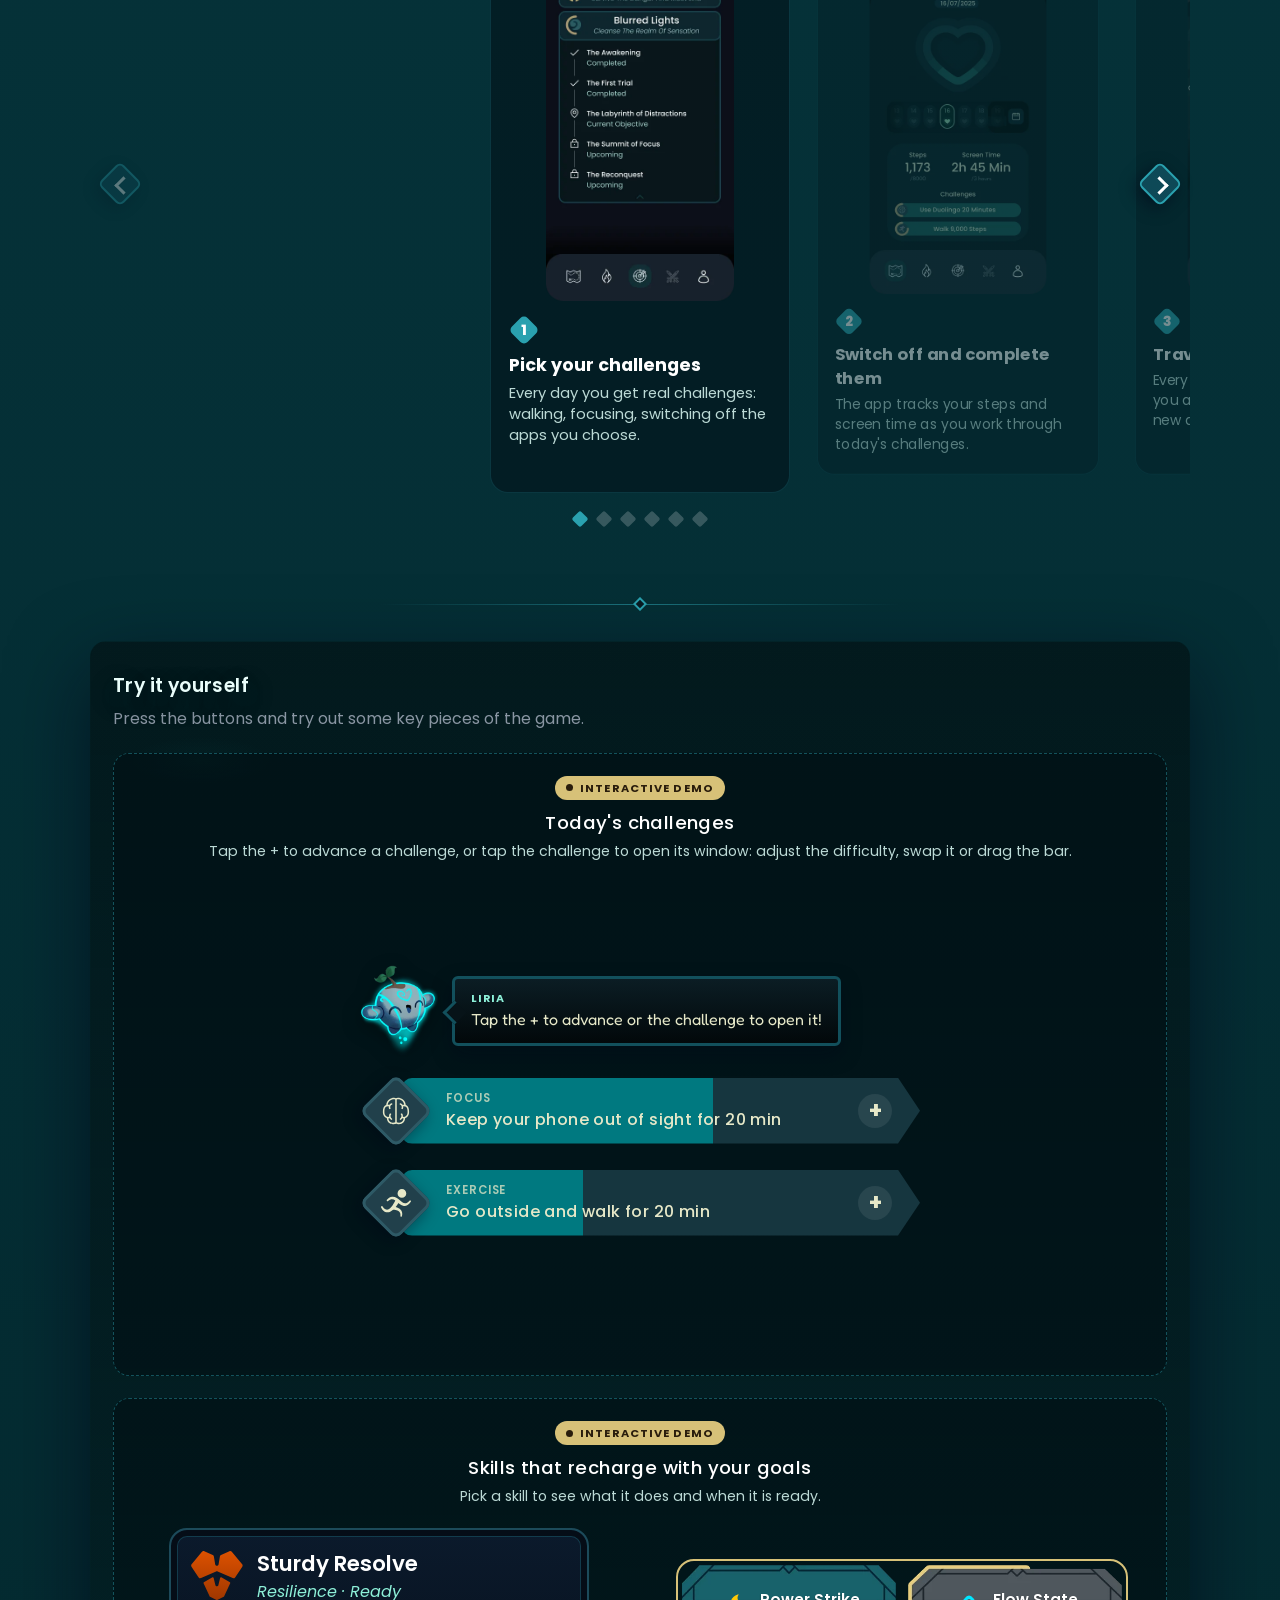
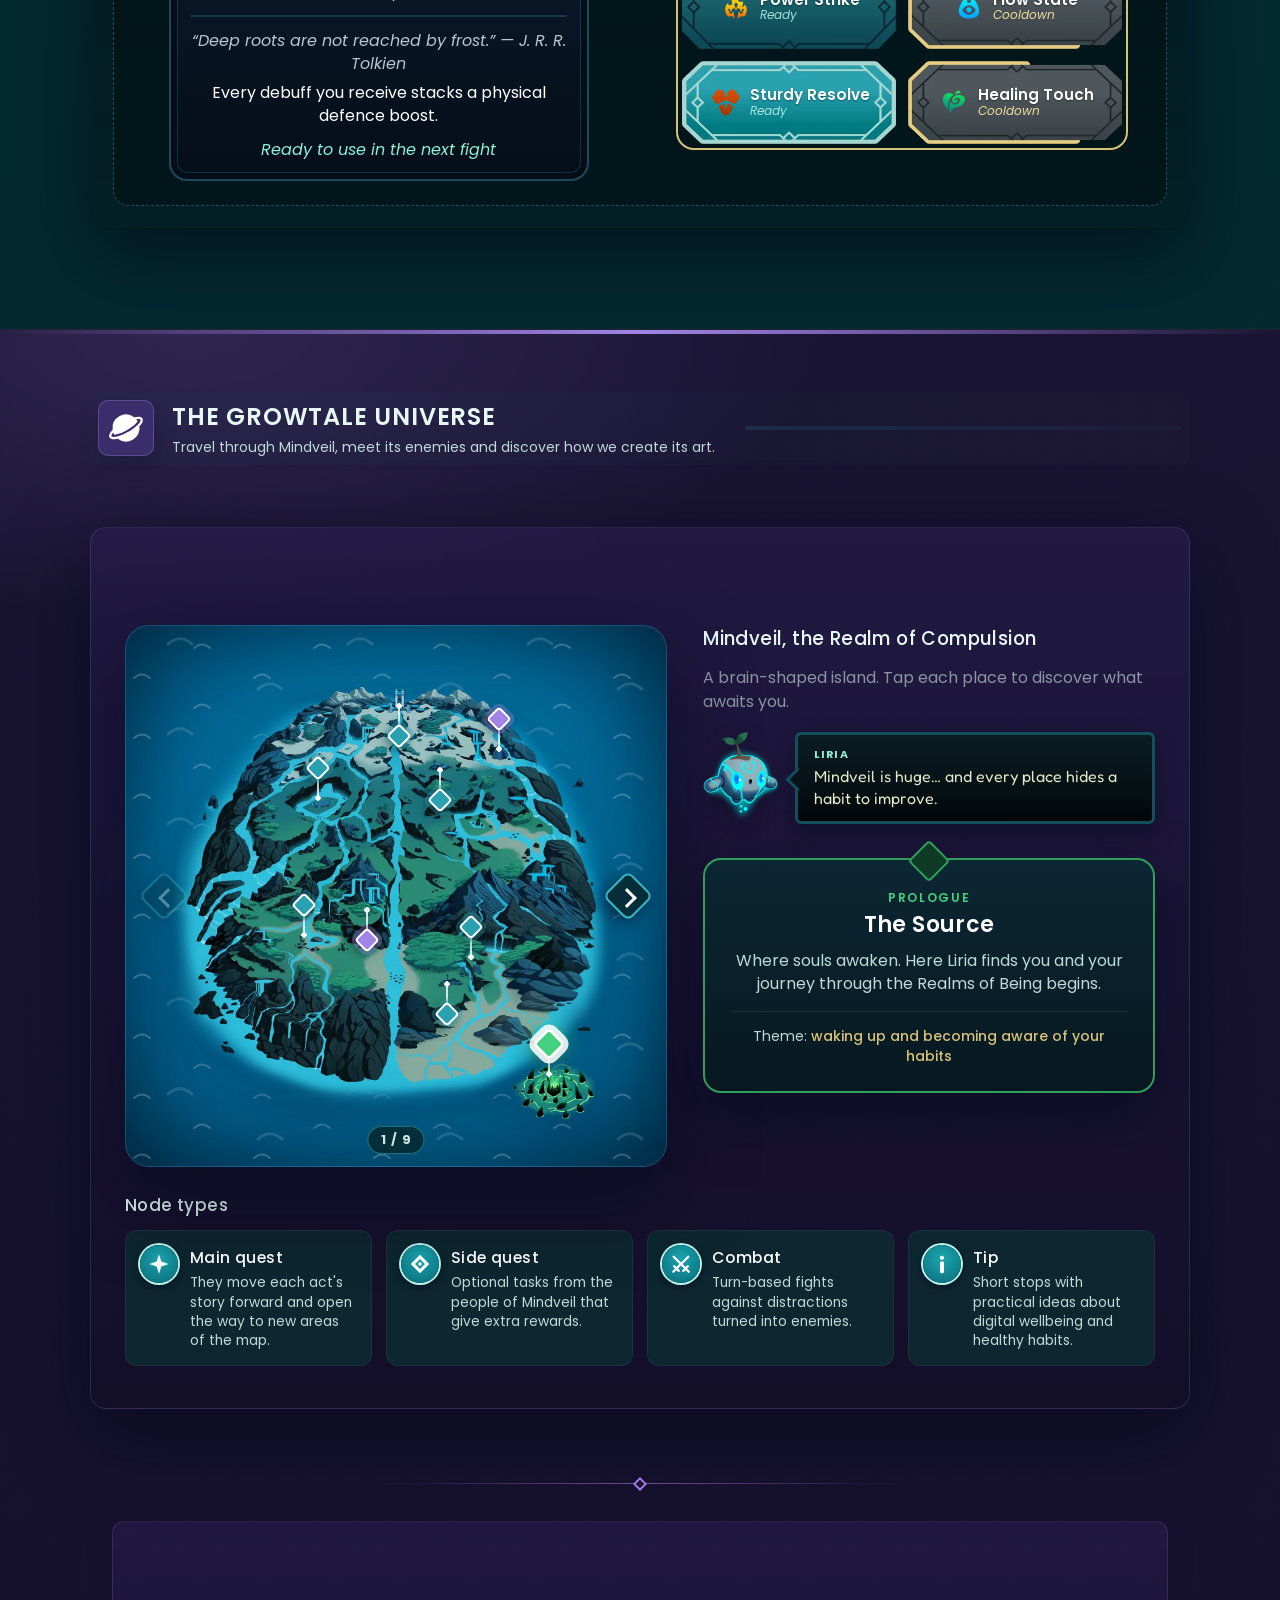
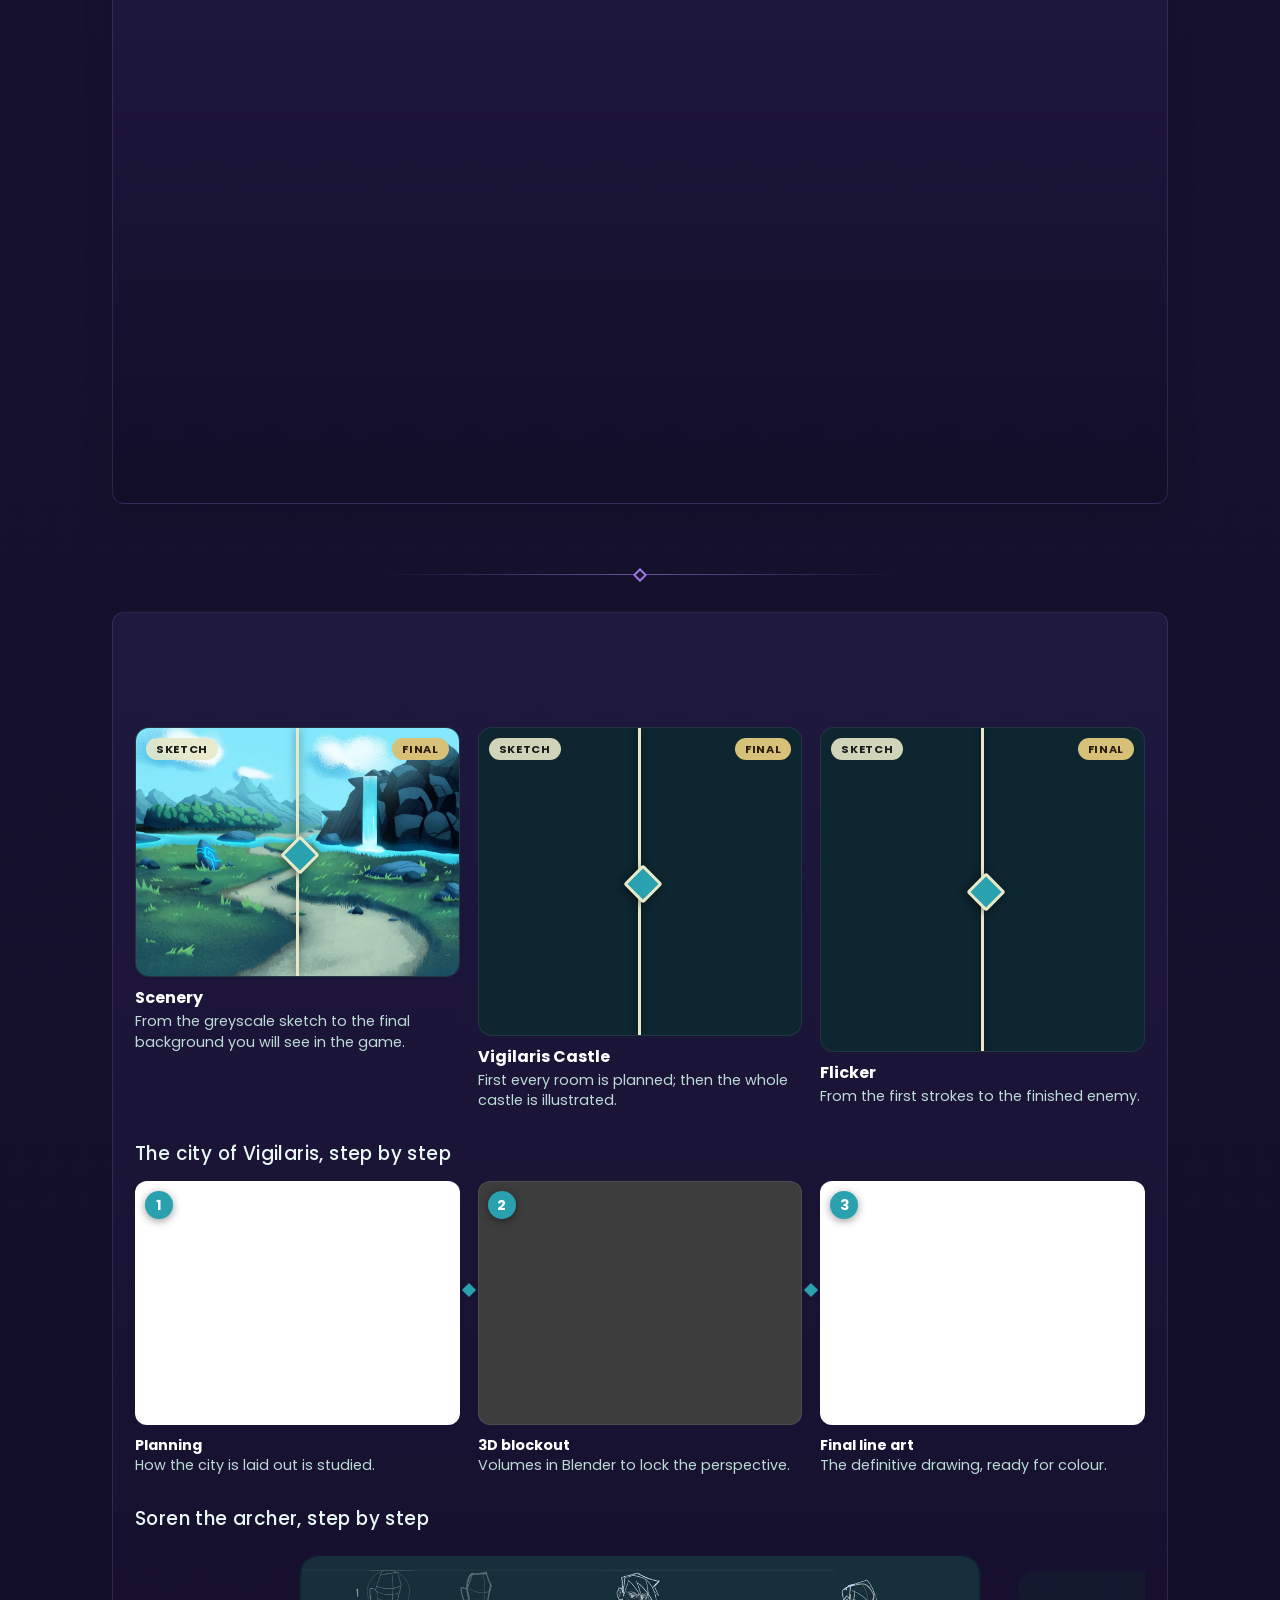
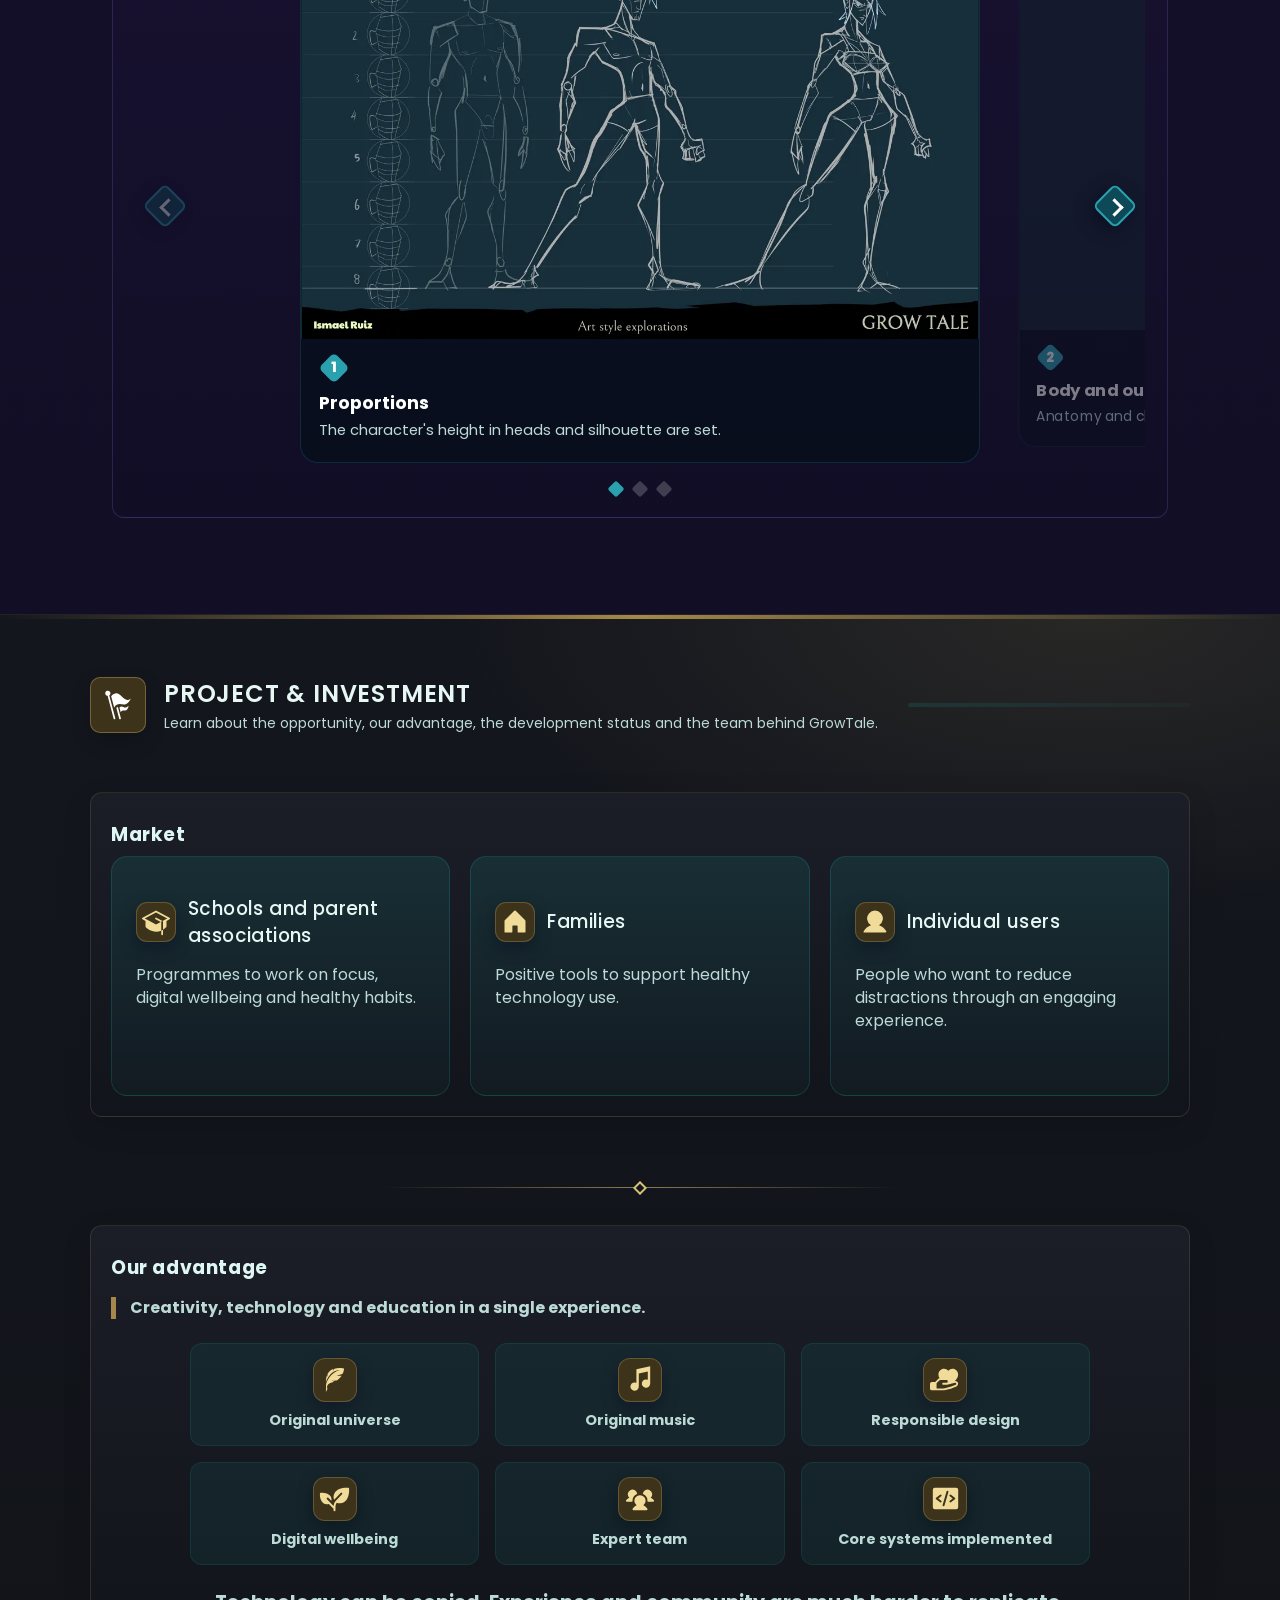
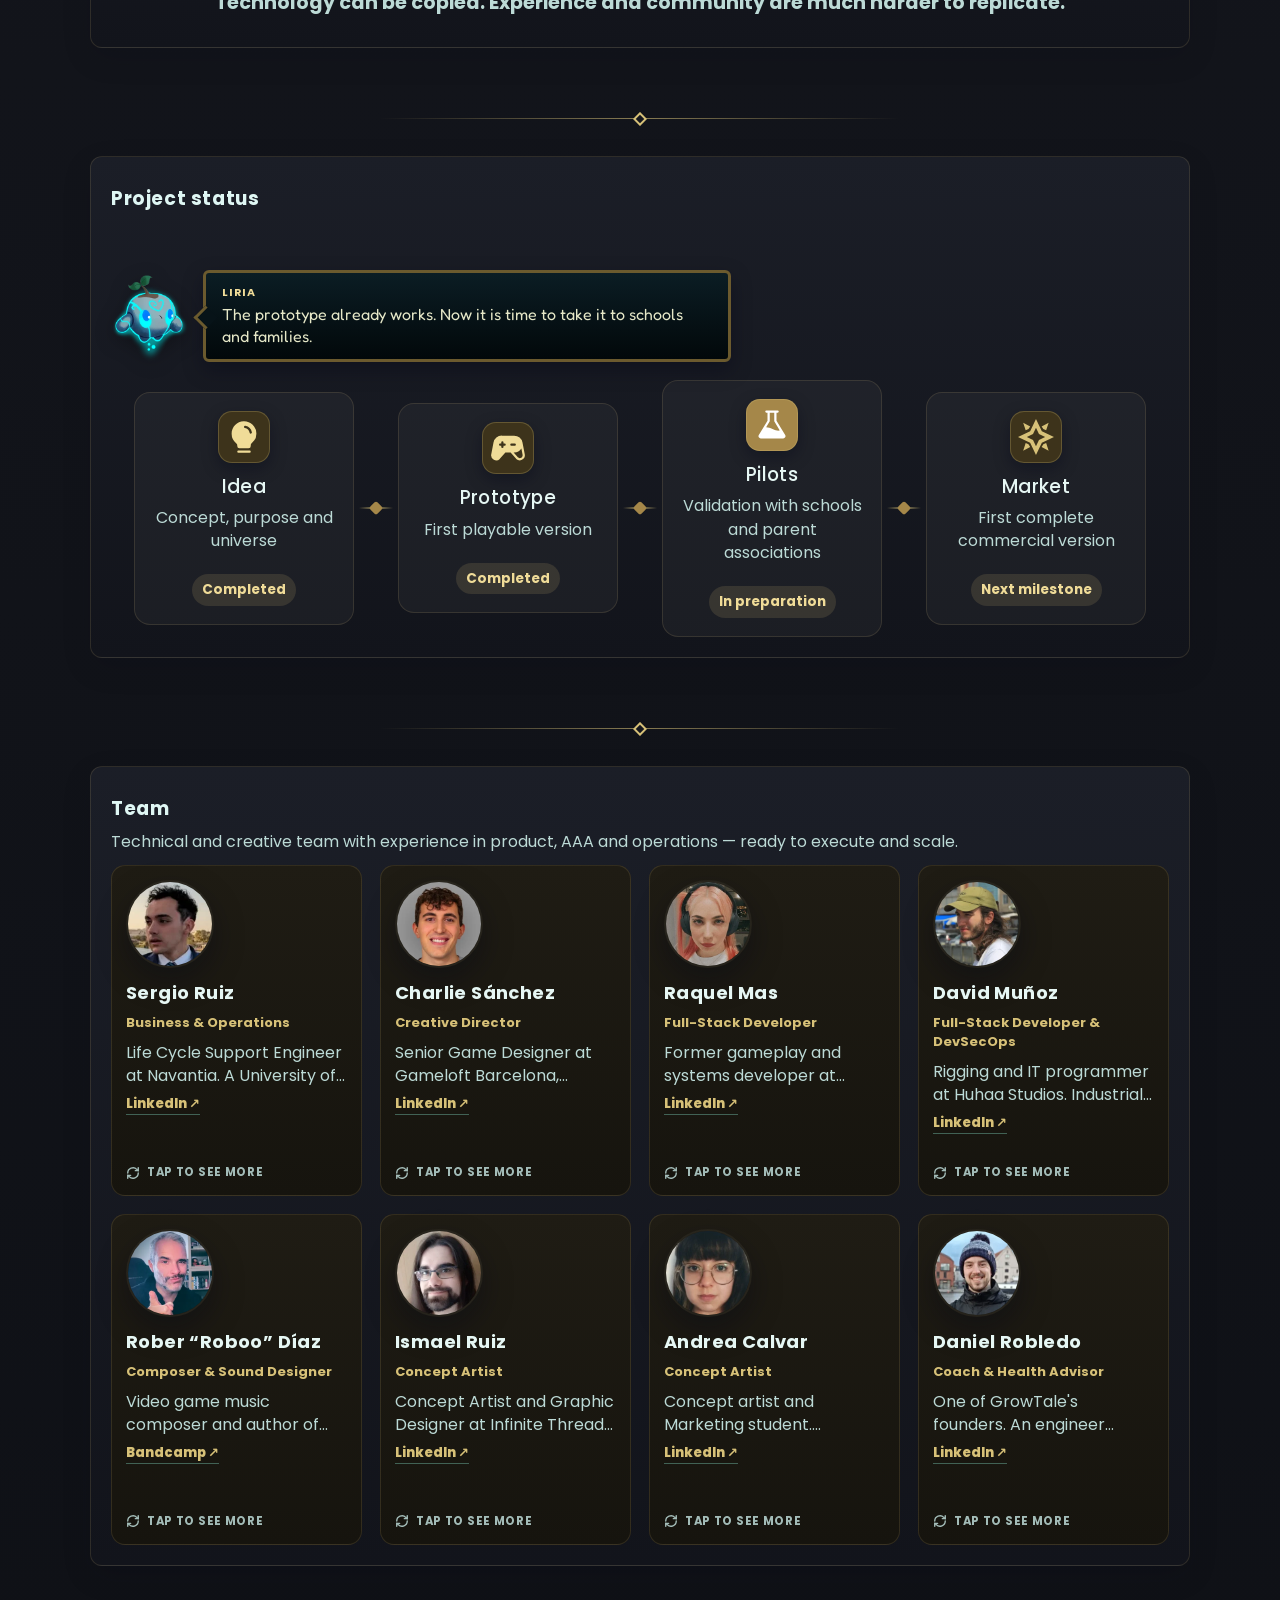
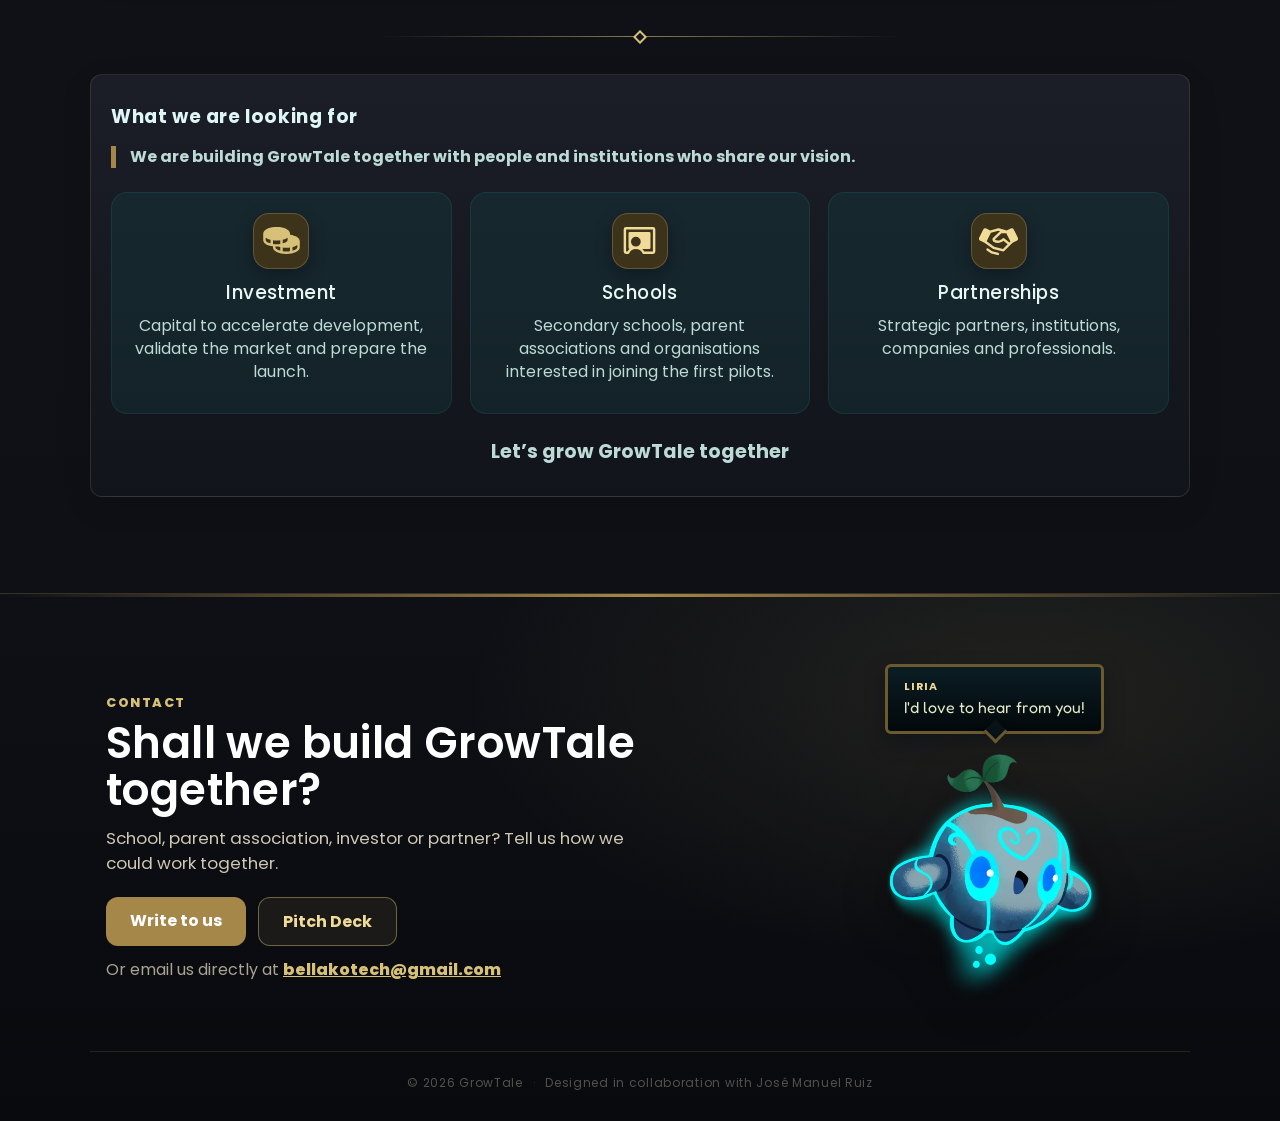
==== commit 25e851cb: "Habilidades en móvil: los nombres caben dentro del marco del juego sin cortar palabras Co-Authored-B" ====
--- a/about/index.html
+++ b/about/index.html
@@ -28,7 +28,7 @@
     <!-- Entrada suave al llegar desde el botón "Descubre GrowTale" de la portada -->
     <script>try{if(sessionStorage.getItem('growtale_enter')){document.documentElement.classList.add('arrive');sessionStorage.removeItem('growtale_enter')}}catch(e){}</script>
     <link rel="preload" as="image" href="/assets/images/hero/liria-happy1.webp" fetchpriority="high">
-    <link rel="stylesheet" href="/styles.css?v=20261124b">
+    <link rel="stylesheet" href="/styles.css?v=20261124d">
   </head>
   <body>
     <a class="skip-link" href="#main" data-i18n="skip_to_content">Saltar al contenido</a>
@@ -1041,7 +1041,7 @@
       <div class="cursor-inner"></div>
     </div>
 
-    <script src="/app.js?v=20261124b" defer></script>
-    <script src="/cursor.js?v=20261124b" defer></script>
+    <script src="/app.js?v=20261124d" defer></script>
+    <script src="/cursor.js?v=20261124d" defer></script>
   </body>
 </html>
--- a/styles.css
+++ b/styles.css
@@ -3019,3 +3019,20 @@
 }
 @keyframes dialogArrowBob{0%,100%{transform:translateY(0);opacity:.7}50%{transform:translateY(3px);opacity:1}}
 @media (prefers-reduced-motion:reduce){ #vision.intro-mode .hero-speech-next{animation:none} }
+
+/* Habilidades en móvil: el marco del juego tiene proporción fija; el texto se ajusta para caber
+   dentro (nombre en 2 líneas como máximo + estado), centrado junto al icono */
+@media (max-width:700px){
+  .skills-demo .skill-buttons{width:100%;gap:8px}
+  .skills-demo .skill-buttons .skill-btn{padding:4px 12px 4px 14px;gap:6px;justify-content:flex-start}
+  .skills-demo .skill-buttons .skill-glyph{width:22px;height:22px;flex:0 0 22px}
+  .skills-demo .skill-buttons .skill-btn-text{flex:1 1 auto;min-width:0;align-items:center;text-align:center}
+  .skills-demo .skill-buttons .skill-btn-name{font-size:.76rem;line-height:1.08;white-space:normal;hyphens:auto;-webkit-hyphens:auto;overflow-wrap:break-word}
+  .skills-demo .skill-buttons .skill-btn-state{font-size:.64rem;margin-top:1px}
+}
+@media (max-width:700px){
+  /* sin cortar palabras a mitad: más hueco para el texto (menos relleno, icono algo menor) */
+  .skills-demo .skill-buttons .skill-btn{padding:4px 8px 4px 11px;gap:4px}
+  .skills-demo .skill-buttons .skill-glyph{width:20px;height:20px;flex:0 0 20px}
+  .skills-demo .skill-buttons .skill-btn-name{font-size:.72rem;letter-spacing:-.01em;hyphens:manual;-webkit-hyphens:manual;overflow-wrap:normal}
+}
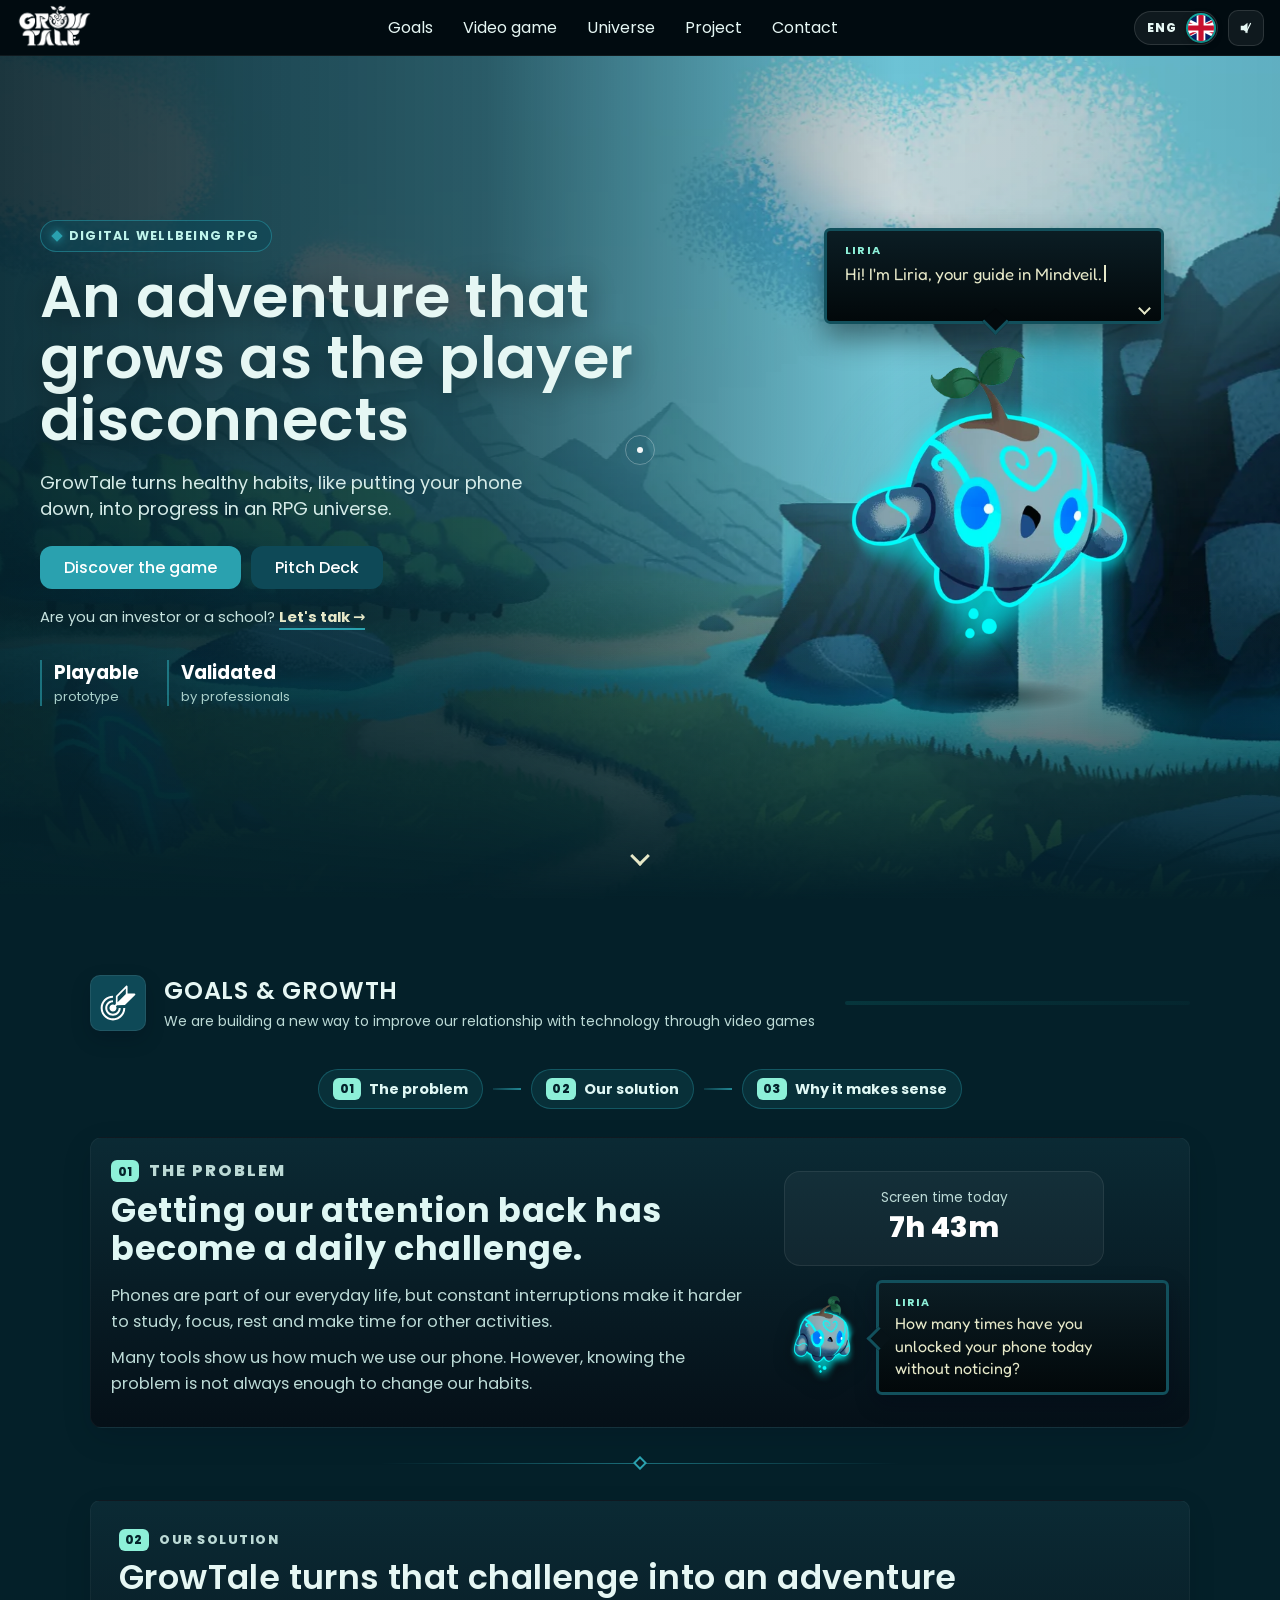
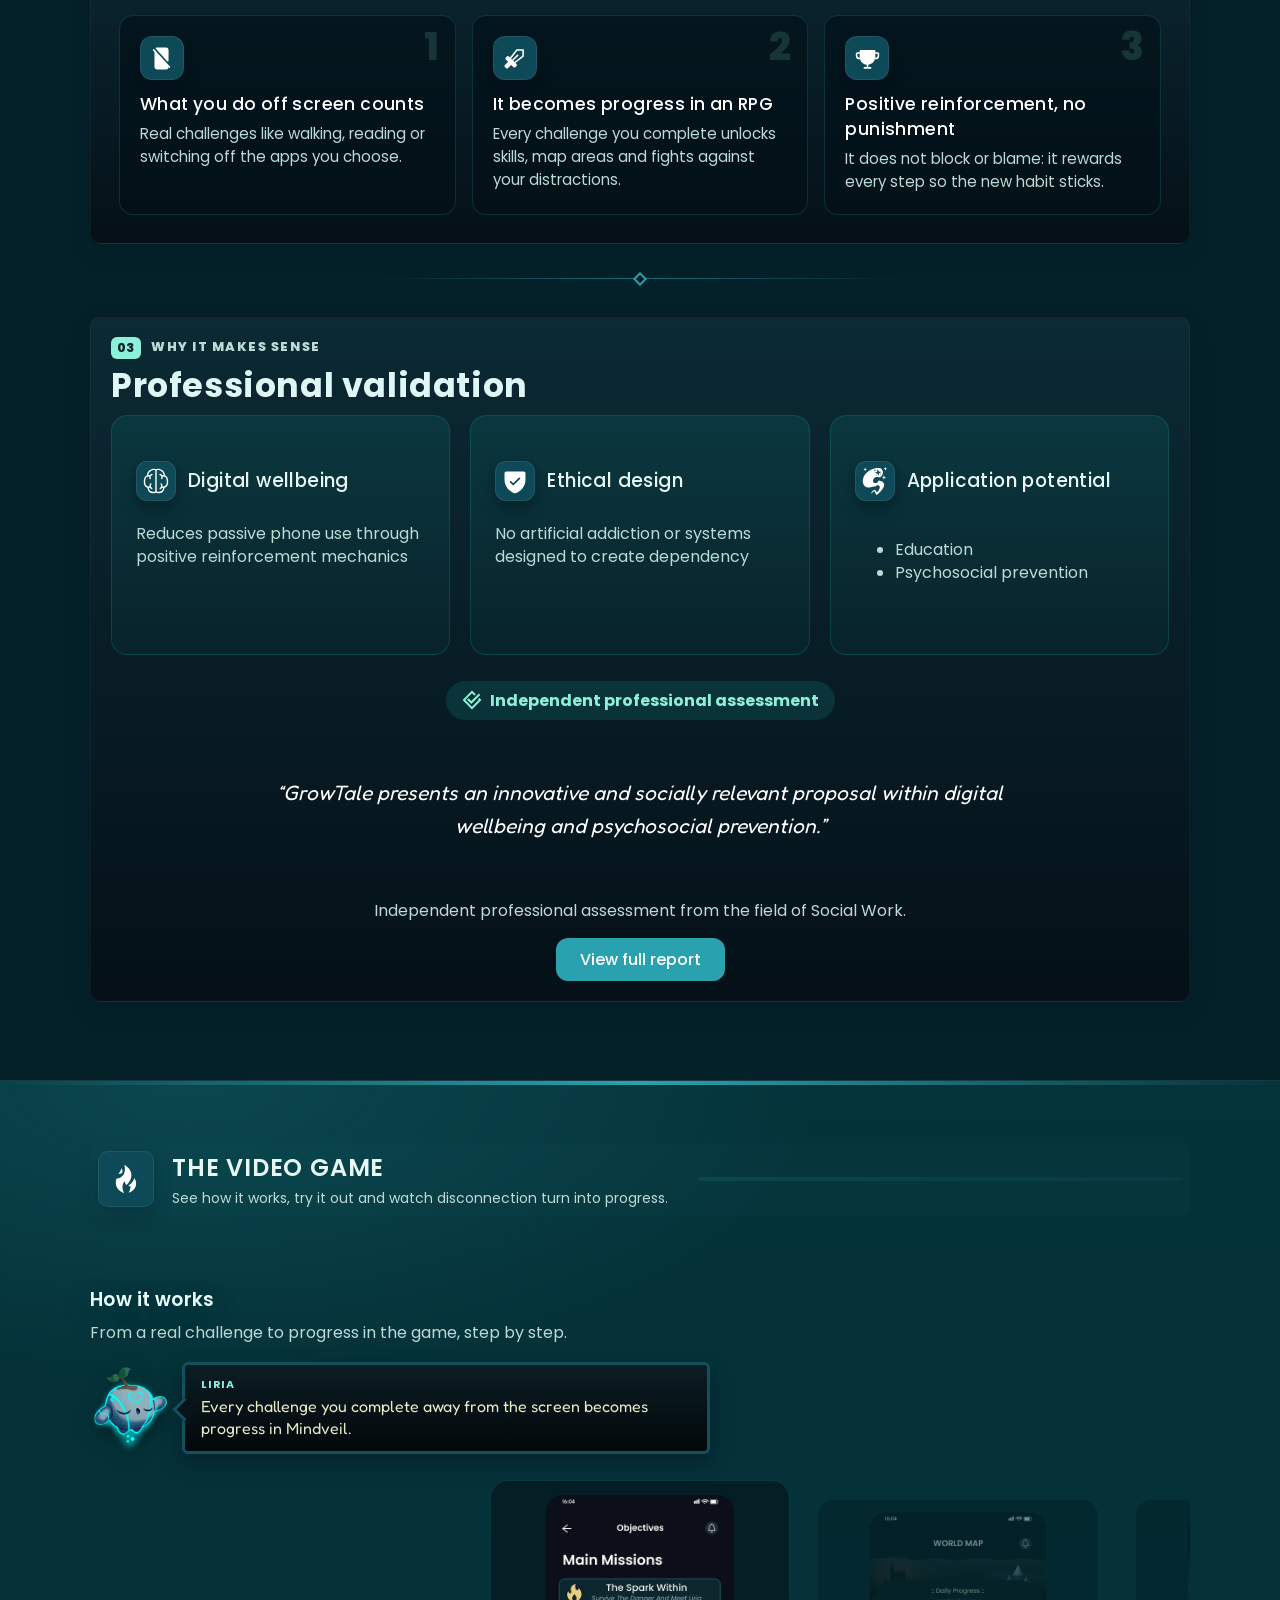
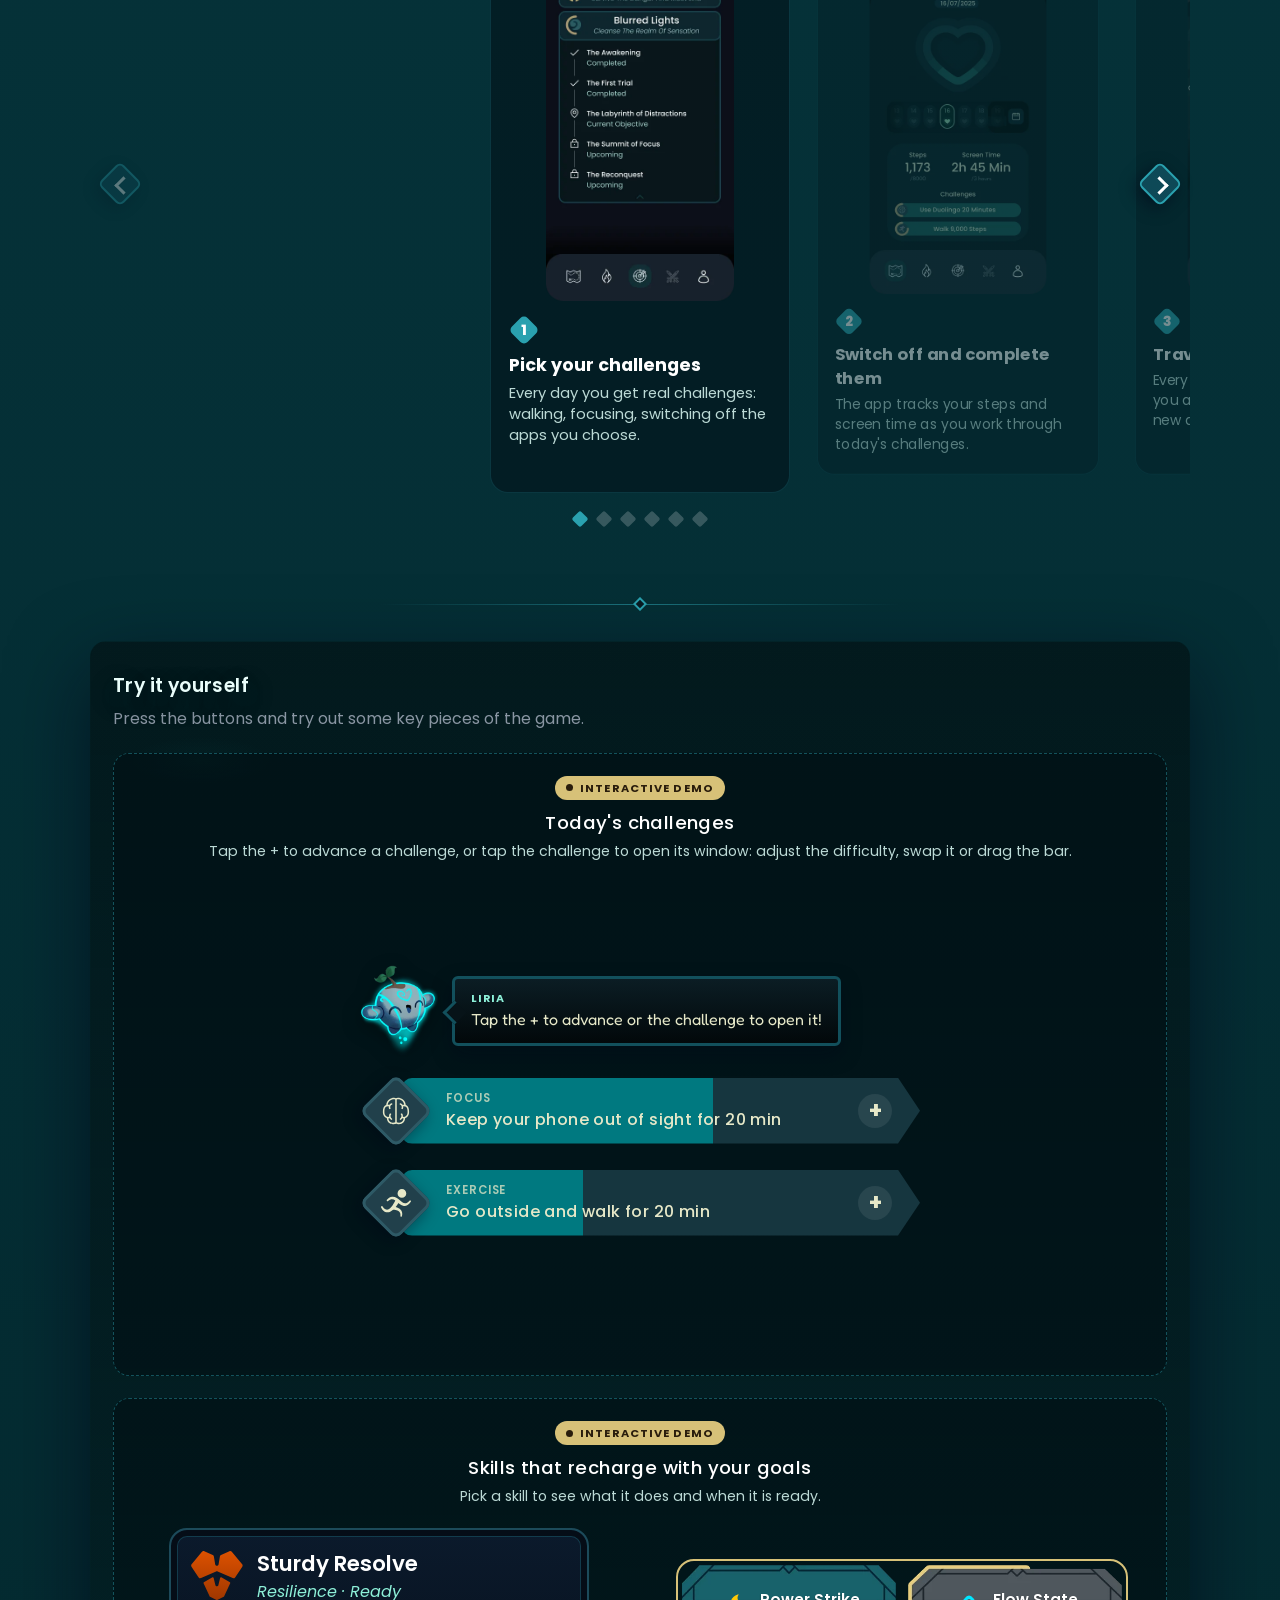
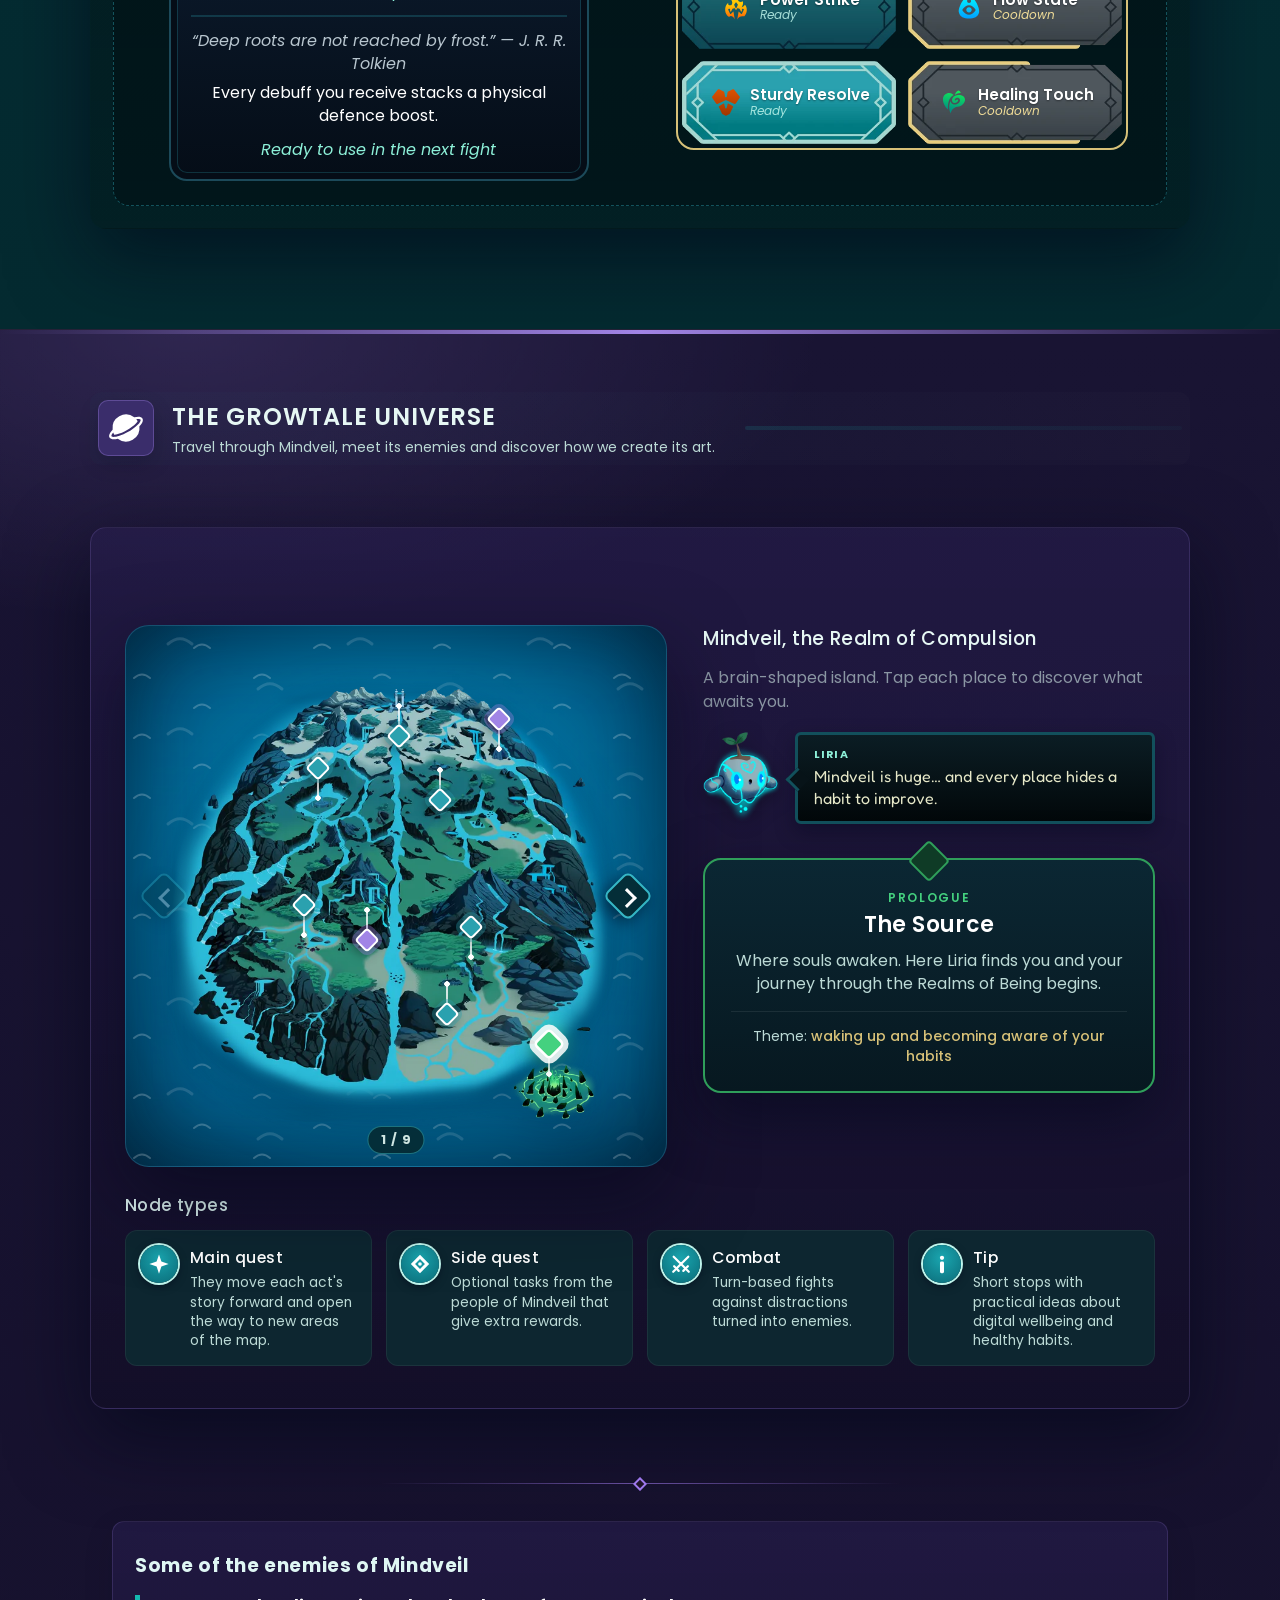
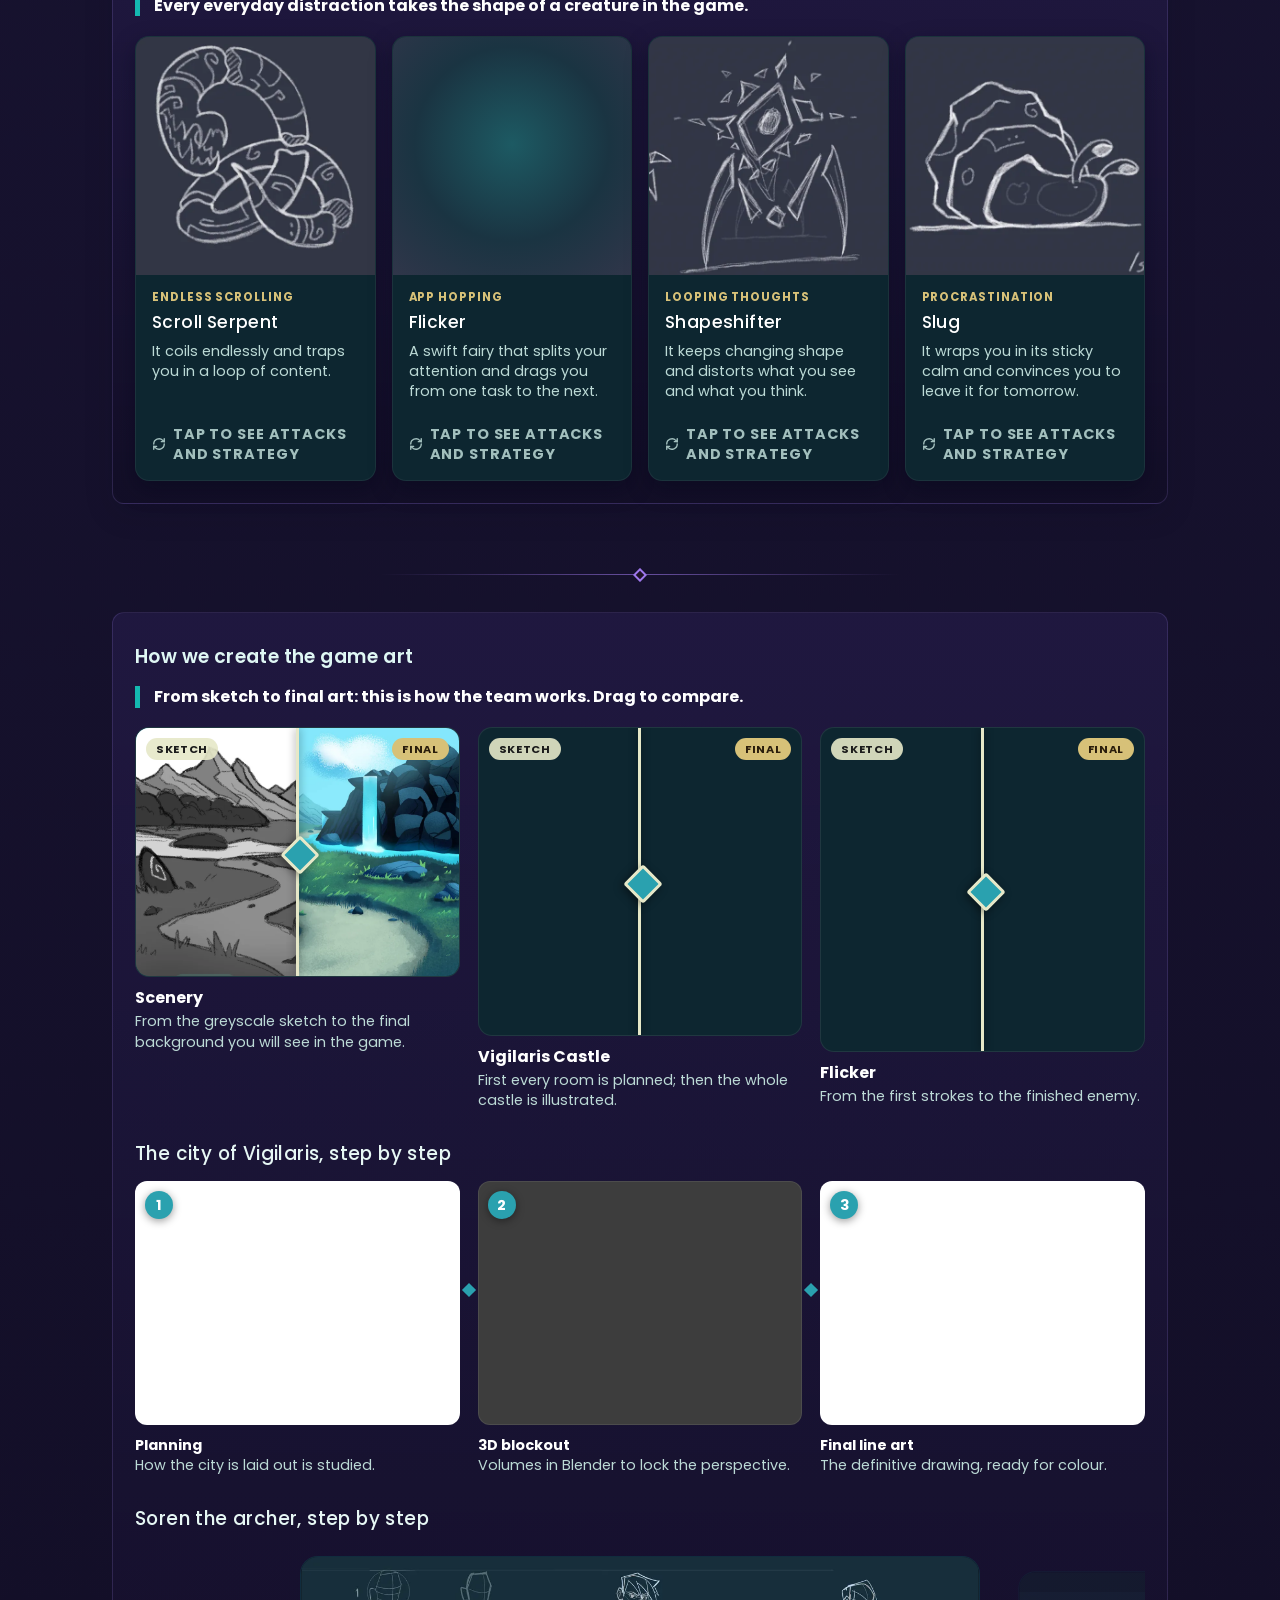
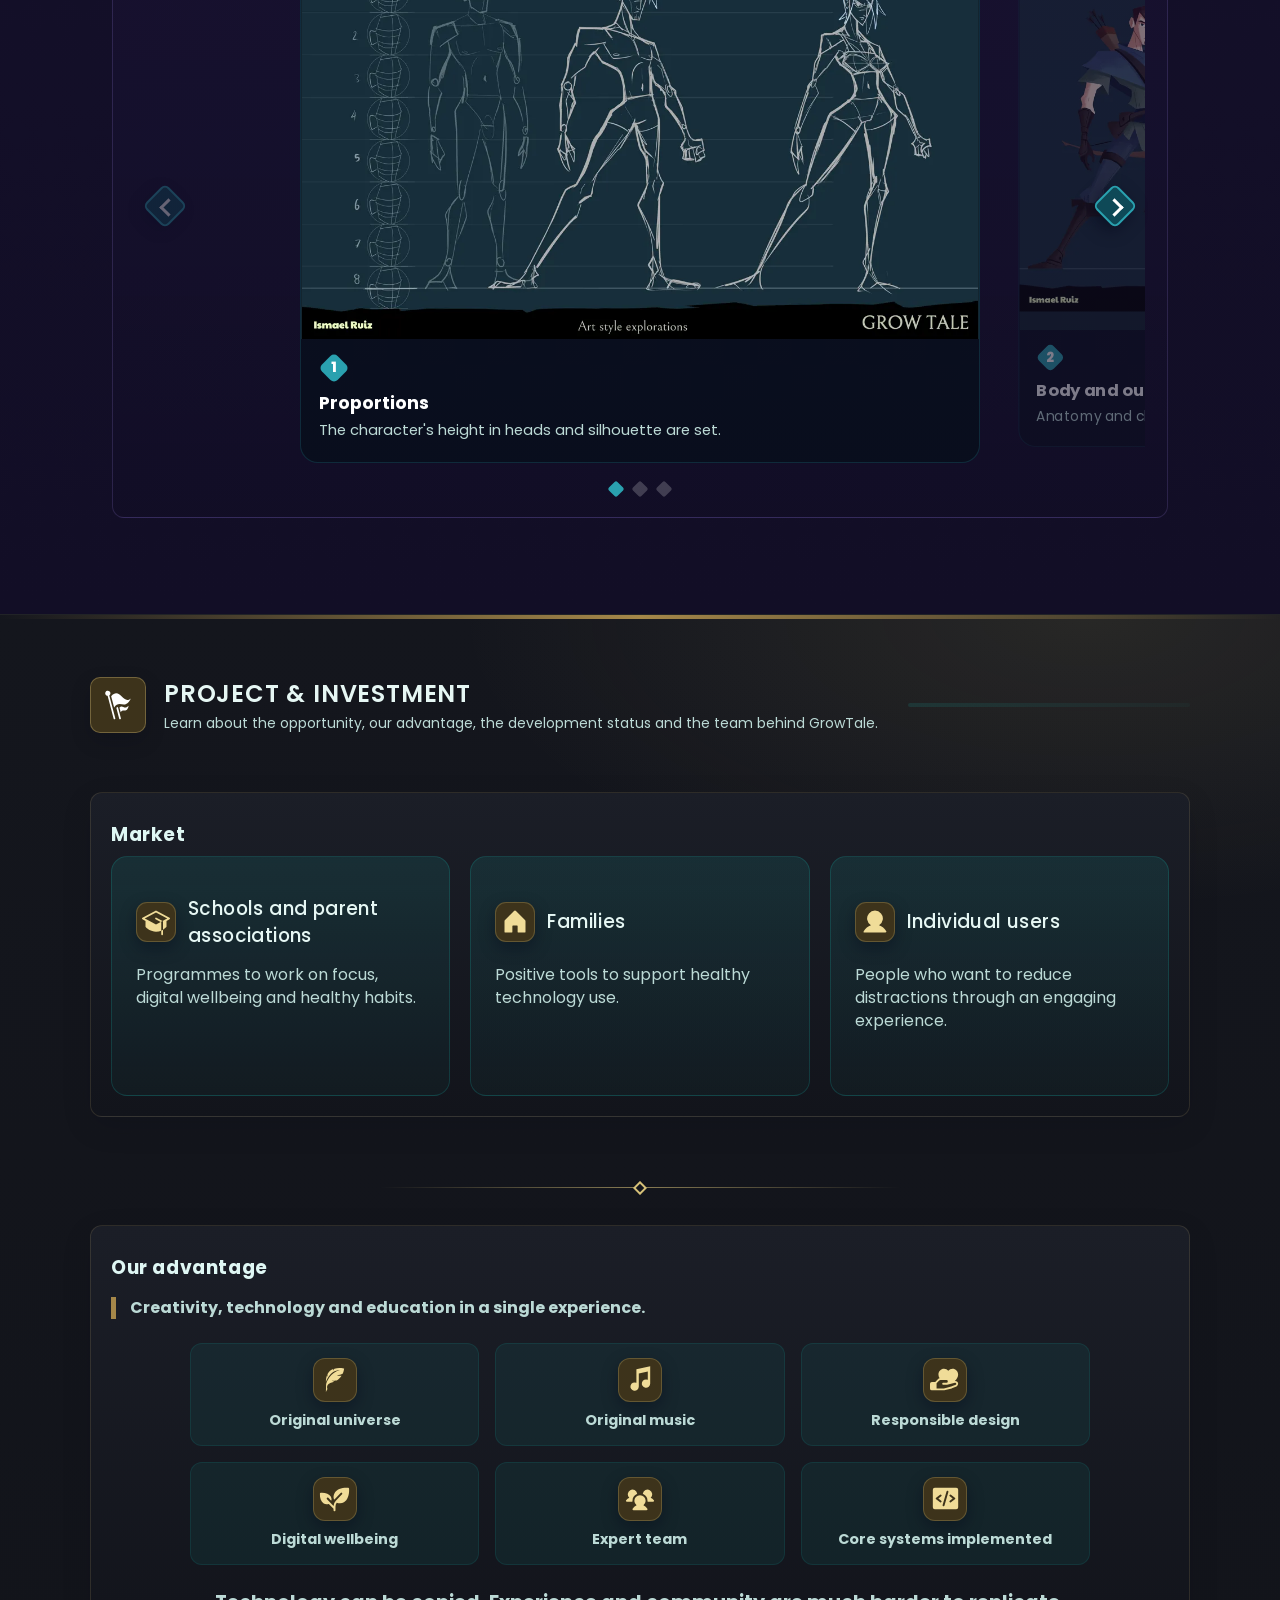
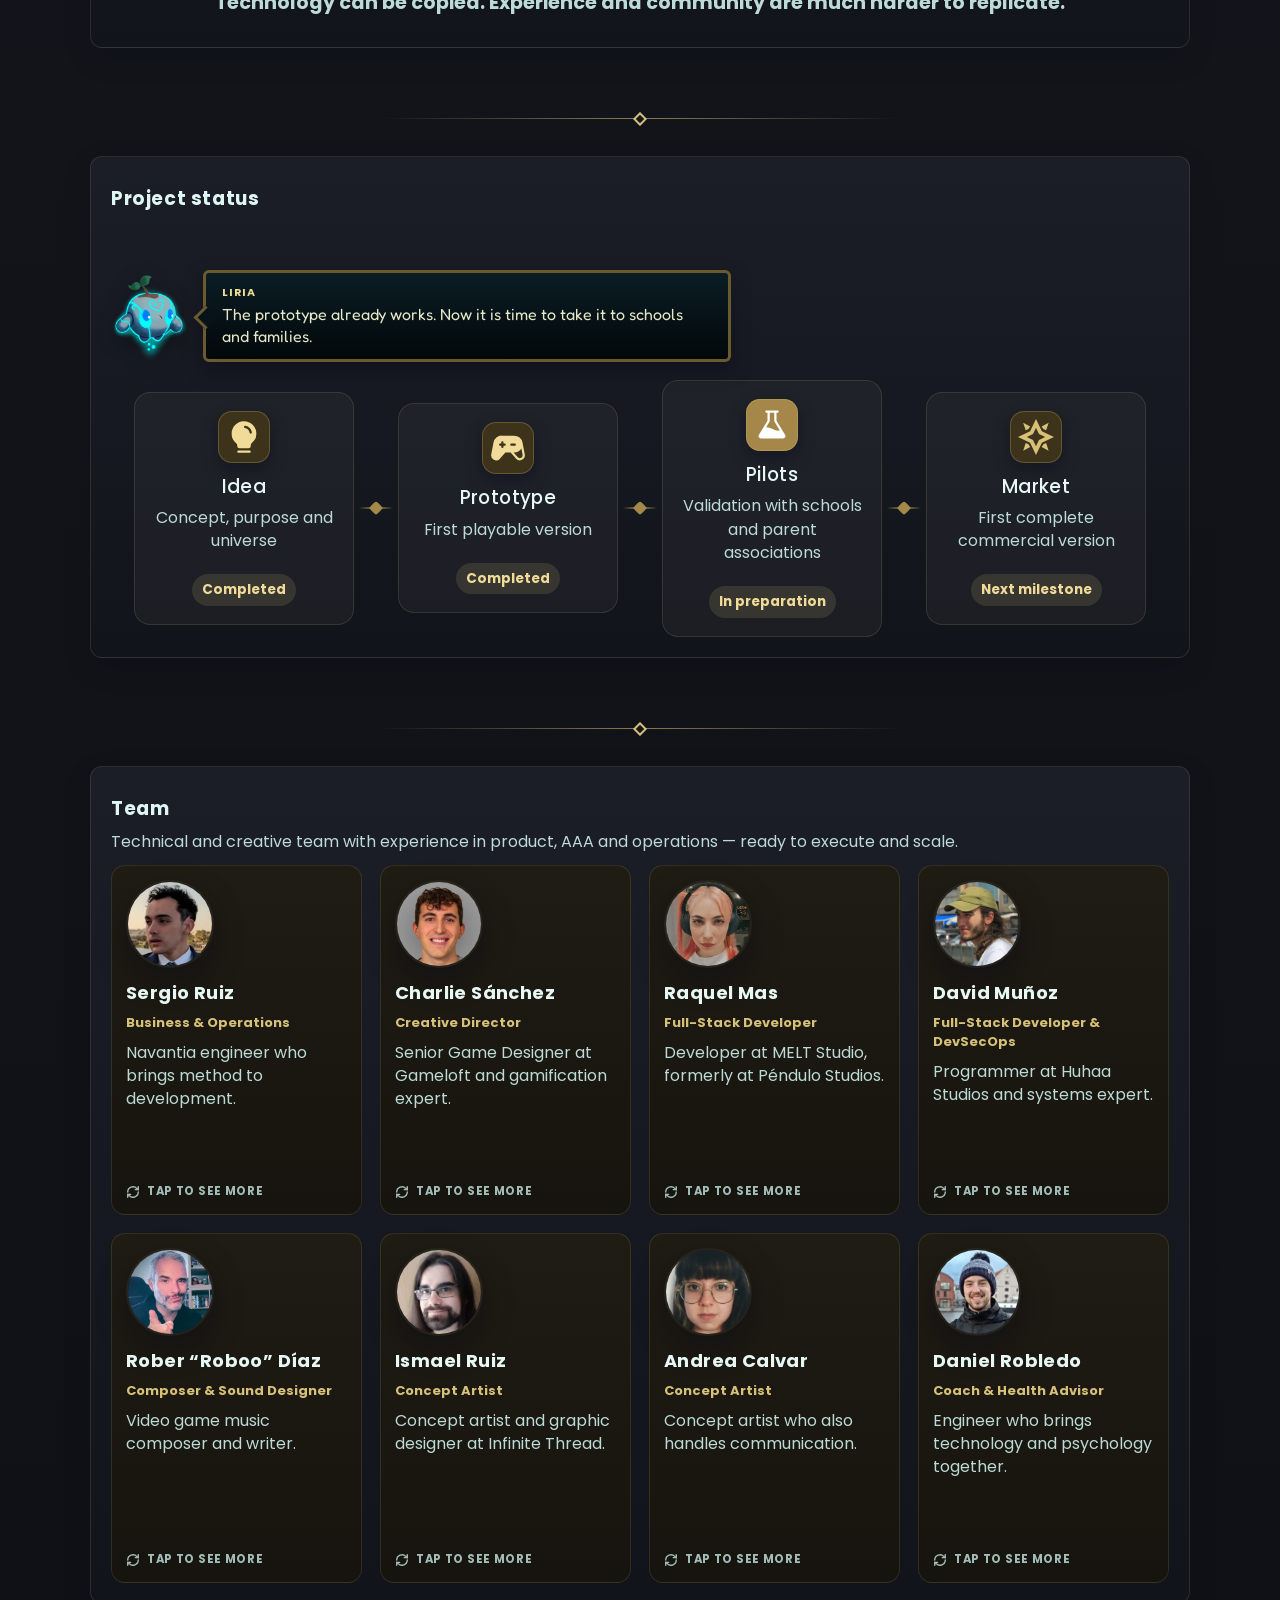
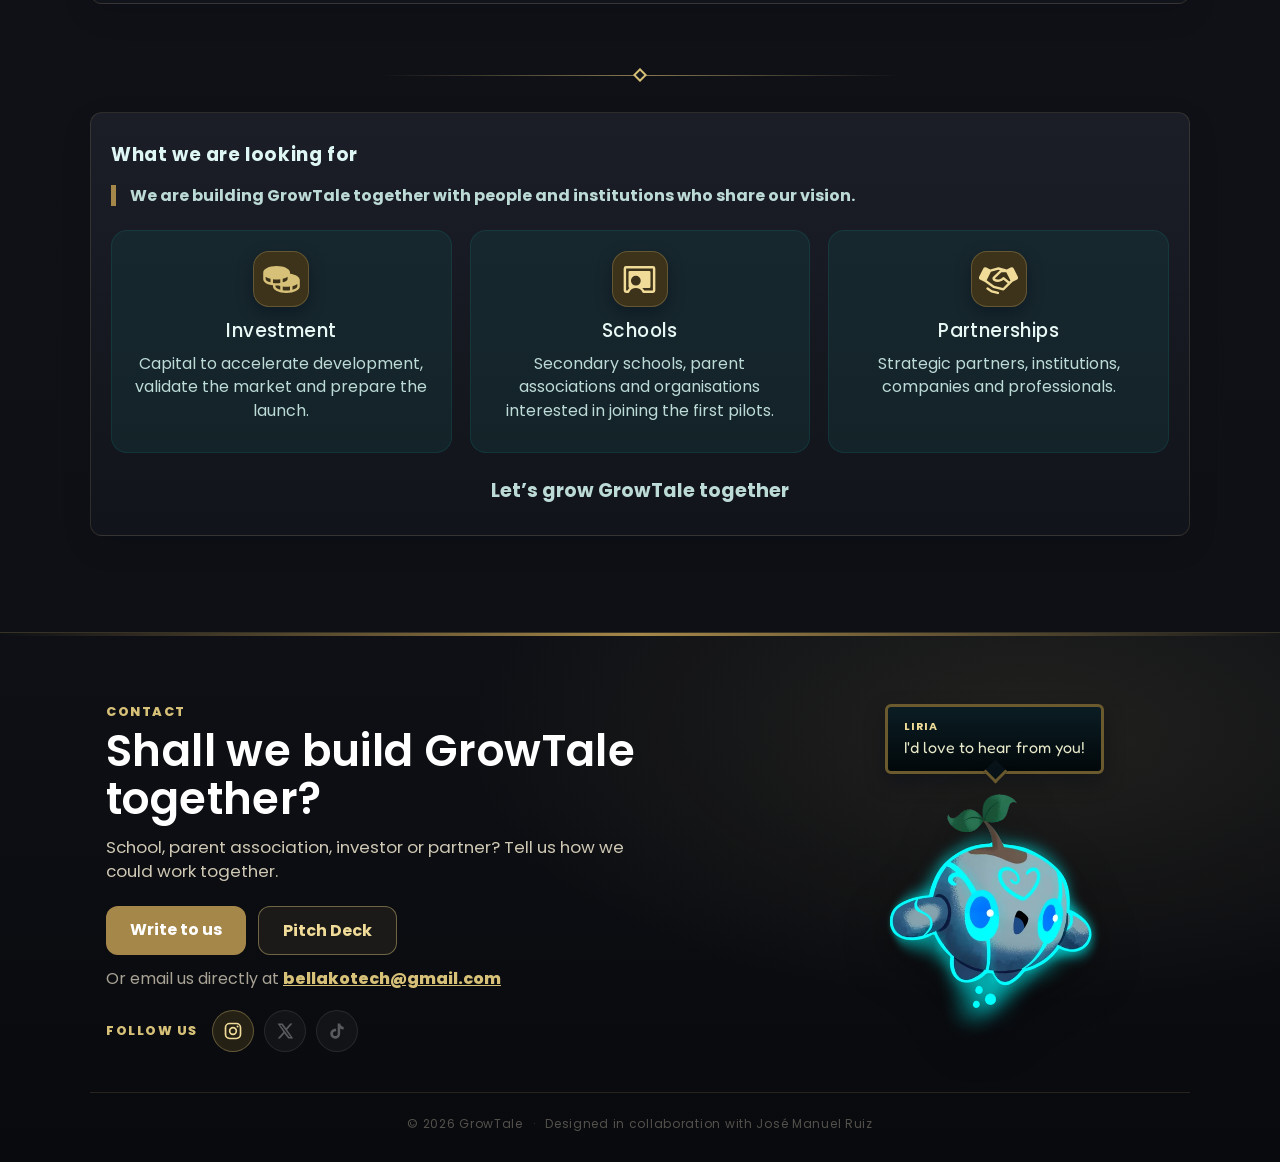
==== commit 5c046ec1: "Redes sociales en la portada y en Contacto, Main Theme, sonido en pausa al salir y tarjetas del equi" ====
--- a/about/index.html
+++ b/about/index.html
@@ -28,7 +28,7 @@
     <!-- Entrada suave al llegar desde el botón "Descubre GrowTale" de la portada -->
     <script>try{if(sessionStorage.getItem('growtale_enter')){document.documentElement.classList.add('arrive');sessionStorage.removeItem('growtale_enter')}}catch(e){}</script>
     <link rel="preload" as="image" href="/assets/images/hero/liria-happy1.webp" fetchpriority="high">
-    <link rel="stylesheet" href="/styles.css?v=20261124d">
+    <link rel="stylesheet" href="/styles.css?v=20261125f">
   </head>
   <body>
     <a class="skip-link" href="#main" data-i18n="skip_to_content">Saltar al contenido</a>
@@ -787,7 +787,8 @@
               <div class="member-meta">
                 <h3 class="member-name">Sergio Ruiz</h3>
                 <div class="role" data-i18n="role_sergio">Business & Operaciones</div>
-                <p class="bio-short" id="bio-sergio" data-i18n="bio_sergio">Ingeniero de Apoyo al Ciclo de Vida en Navantia. Formado en la Universidad de Málaga, aporta método y visión de ingeniería al desarrollo de GrowTale.</p>
+                <p class="bio-short" data-i18n="bio_sergio_short">Ingeniero en Navantia que aporta método al desarrollo.</p>
+                <p class="bio-long" id="bio-sergio" data-i18n="bio_sergio" hidden>Ingeniero de Apoyo al Ciclo de Vida en Navantia. Formado en la Universidad de Málaga, aporta método y visión de ingeniería al desarrollo de GrowTale.</p>
                 <a class="member-link" href="https://www.linkedin.com/in/sergio-ruiz-p%C3%A9rez-536897249/" target="_blank" rel="noopener" aria-label="Sergio Ruiz · LinkedIn">LinkedIn ↗</a>
                 <button class="btn view-profile" aria-expanded="false" aria-controls="bio-sergio">Ver perfil completo</button>
               </div>
@@ -798,7 +799,8 @@
               <div class="member-meta">
                 <h3 class="member-name">Charlie Sánchez</h3>
                 <div class="role" data-i18n="role_charlie">Director Creativo</div>
-                <p class="bio-short" id="bio-charlie" data-i18n="bio_charlie">Senior Game Designer en Gameloft Barcelona, profesor en U-Tad y fundador de Beast Arts. Especialista en gamificación con más de siete años de experiencia.</p>
+                <p class="bio-short" data-i18n="bio_charlie_short">Senior Game Designer en Gameloft y experto en gamificación.</p>
+                <p class="bio-long" id="bio-charlie" data-i18n="bio_charlie" hidden>Senior Game Designer en Gameloft Barcelona, profesor en U-Tad y fundador de Beast Arts. Especialista en gamificación con más de siete años de experiencia.</p>
                 <a class="member-link" href="https://www.linkedin.com/in/charliesnchez/" target="_blank" rel="noopener" aria-label="Charlie Sánchez · LinkedIn">LinkedIn ↗</a>
                 <button class="btn view-profile" aria-expanded="false" aria-controls="bio-charlie">Ver perfil completo</button>
               </div>
@@ -809,7 +811,8 @@
               <div class="member-meta">
                 <h3 class="member-name">Raquel Mas</h3>
                 <div class="role" data-i18n="role_raquel">Programadora Full-Stack</div>
-                <p class="bio-short" id="bio-raquel" data-i18n="bio_raquel">Ex-desarrolladora de gameplay y sistemas en Péndulo Studios. Especialista en Unity, Unreal Engine e interfaces.</p>
+                <p class="bio-short" data-i18n="bio_raquel_short">Desarrolladora en MELT Studio, antes en Péndulo Studios.</p>
+                <p class="bio-long" id="bio-raquel" data-i18n="bio_raquel" hidden>Desarrolladora en MELT Studio y antes de gameplay y sistemas en Péndulo Studios. Especialista en Unity, Unreal Engine e interfaces.</p>
                 <a class="member-link" href="https://www.linkedin.com/in/raquel-mas-garc%C3%ADa/" target="_blank" rel="noopener" aria-label="Raquel Mas · LinkedIn">LinkedIn ↗</a>
                 <button class="btn view-profile" aria-expanded="false" aria-controls="bio-raquel">Ver perfil completo</button>
               </div>
@@ -820,7 +823,8 @@
               <div class="member-meta">
                 <h3 class="member-name">David Muñoz</h3>
                 <div class="role" data-i18n="role_david">Programador Full-Stack y DevSecOps</div>
-                <p class="bio-short" id="bio-david" data-i18n="bio_david">Programador de rig e IT en Huhaa Studios. Graduado en Ingeniería Industrial y experto en sistemas y backend.</p>
+                <p class="bio-short" data-i18n="bio_david_short">Programador en Huhaa Studios, experto en sistemas.</p>
+                <p class="bio-long" id="bio-david" data-i18n="bio_david" hidden>Programador de rig e IT en Huhaa Studios. Graduado en Ingeniería Industrial y experto en sistemas y backend.</p>
                 <a class="member-link" href="https://www.linkedin.com/in/david-mu%C3%B1oz-bernal/" target="_blank" rel="noopener" aria-label="David Muñoz · LinkedIn">LinkedIn ↗</a>
                 <button class="btn view-profile" aria-expanded="false" aria-controls="bio-david">Ver perfil completo</button>
               </div>
@@ -831,7 +835,8 @@
               <div class="member-meta">
                 <h3 class="member-name">Rober “Roboo” Díaz</h3>
                 <div class="role" data-i18n="role_rober">Compositor y Sound Designer</div>
-                <p class="bio-short" id="bio-rober" data-i18n="bio_rober">Compositor de música para videojuegos y autor de “Crónicas de un Gamer: Guía Emocional de Videojuegos”.</p>
+                <p class="bio-short" data-i18n="bio_rober_short">Compositor de música para videojuegos y escritor.</p>
+                <p class="bio-long" id="bio-rober" data-i18n="bio_rober" hidden>Compositor de música para videojuegos y autor de “Crónicas de un Gamer: Guía Emocional de Videojuegos”.</p>
                 <a class="member-link" href="https://roboomusic.bandcamp.com/music" target="_blank" rel="noopener" aria-label="Rober “Roboo” Díaz · Bandcamp">Bandcamp ↗</a>
                 <button class="btn view-profile" aria-expanded="false" aria-controls="bio-rober">Ver perfil completo</button>
               </div>
@@ -842,7 +847,8 @@
               <div class="member-meta">
                 <h3 class="member-name">Ismael Ruiz</h3>
                 <div class="role" data-i18n="role_ismael">Concept Artist</div>
-                <p class="bio-short" id="bio-ismael" data-i18n="bio_ismael">Concept Artist y Diseñador Gráfico en Infinite Thread Games. Especializado en ilustración digital y concept art.</p>
+                <p class="bio-short" data-i18n="bio_ismael_short">Concept artist y diseñador gráfico en Infinite Thread.</p>
+                <p class="bio-long" id="bio-ismael" data-i18n="bio_ismael" hidden>Concept Artist y Diseñador Gráfico en Infinite Thread Games. Especializado en ilustración digital y concept art.</p>
                 <a class="member-link" href="https://www.linkedin.com/in/ismael-r-artndesign/" target="_blank" rel="noopener" aria-label="Ismael Ruiz · LinkedIn">LinkedIn ↗</a>
                 <button class="btn view-profile" aria-expanded="false" aria-controls="bio-ismael">Ver perfil completo</button>
               </div>
@@ -853,7 +859,8 @@
               <div class="member-meta">
                 <h3 class="member-name">Andrea Calvar</h3>
                 <div class="role" data-i18n="role_andrea">Concept Artist</div>
-                <p class="bio-short" id="bio-andrea" data-i18n="bio_andrea">Concept artist y estudiante de Marketing. Compagina la ilustración con la comunicación del proyecto.</p>
+                <p class="bio-short" data-i18n="bio_andrea_short">Concept artist que también lleva la comunicación.</p>
+                <p class="bio-long" id="bio-andrea" data-i18n="bio_andrea" hidden>Concept artist y estudiante de Marketing. Compagina la ilustración con la comunicación del proyecto.</p>
                 <a class="member-link" href="https://www.linkedin.com/in/andrea-calvar-prieto-308182278/" target="_blank" rel="noopener" aria-label="Andrea Calvar · LinkedIn">LinkedIn ↗</a>
                 <button class="btn view-profile" aria-expanded="false" aria-controls="bio-andrea">Ver perfil completo</button>
               </div>
@@ -864,7 +871,8 @@
               <div class="member-meta">
                 <h3 class="member-name">Daniel Robledo</h3>
                 <div class="role" data-i18n="role_daniel">Coach y asesor de salud</div>
-                <p class="bio-short" id="bio-daniel" data-i18n="bio_daniel">Uno de los fundadores de GrowTale. Ingeniero apasionado por la tecnología y la psicología, vela por que cada mecánica de GrowTale cuide de verdad el bienestar de quien juega. Technical Producer en Foundever y anterior Director de Producto en BrytSpace.</p>
+                <p class="bio-short" data-i18n="bio_daniel_short">Ingeniero que une la tecnología y la psicología.</p>
+                <p class="bio-long" id="bio-daniel" data-i18n="bio_daniel" hidden>Uno de los fundadores de GrowTale. Ingeniero apasionado por la tecnología y la psicología, y anterior Director de Producto en BrytSpace.</p>
                 <a class="member-link" href="https://www.linkedin.com/in/danielcrobledo/" target="_blank" rel="noopener" aria-label="Daniel Robledo · LinkedIn">LinkedIn ↗</a>
                 <button class="btn view-profile" aria-expanded="false" aria-controls="bio-daniel">Ver perfil completo</button>
               </div>
@@ -916,6 +924,20 @@
               <a class="btn btn-secondary" href="/docs/GrowTale_PitchDeck.pdf" target="_blank" rel="noopener" data-doc-viewer data-doc-title="pitch_doc_title">Pitch Deck</a>
             </div>
             <p class="contact-alt"><span data-i18n="contact_alt">O directamente a</span> <a href="mailto:bellakotech@gmail.com">bellakotech@gmail.com</a></p>
+            <div class="contact-social">
+              <p class="contact-social-label" data-i18n="social_follow">Síguenos</p>
+              <nav class="contact-social-links" aria-label="Redes sociales" data-i18n-aria-label="social_label">
+                <a class="social-link" href="https://instagram.com/growtaleapp" target="_blank" rel="noopener" aria-label="GrowTale en Instagram" data-i18n-aria-label="social_instagram" title="Instagram">
+                  <svg viewBox="0 0 24 24" width="20" height="20" fill="none" stroke="currentColor" stroke-width="2" aria-hidden="true"><rect x="3" y="3" width="18" height="18" rx="5"/><circle cx="12" cy="12" r="4"/><circle cx="17.5" cy="6.5" r="1.2" fill="currentColor" stroke="none"/></svg>
+                </a>
+                <span class="social-link is-disabled" role="link" aria-disabled="true" aria-label="X (próximamente)" data-i18n-aria-label="social_x_soon" title="X · Próximamente" data-i18n-title="social_x_soon">
+                  <svg viewBox="0 0 24 24" width="18" height="18" fill="currentColor" aria-hidden="true"><path d="M18.9 2H22l-7.2 8.2L23 22h-6.6l-5.2-6.8L5.3 22H2.2l7.7-8.8L2 2h6.8l4.7 6.2L18.9 2zm-1.2 18h1.7L7.4 3.9H5.6L17.7 20z"/></svg>
+                </span>
+                <span class="social-link is-disabled" role="link" aria-disabled="true" aria-label="TikTok (próximamente)" data-i18n-aria-label="social_tiktok_soon" title="TikTok · Próximamente" data-i18n-title="social_tiktok_soon">
+                  <svg viewBox="0 0 24 24" width="19" height="19" fill="currentColor" aria-hidden="true"><path d="M16.6 2c.4 2.3 1.9 4 4.4 4.3v3.3c-1.6 0-3.1-.5-4.4-1.3v6.4c0 3.6-2.7 6.3-6.2 6.3S4.2 18.3 4.2 14.8s2.8-6.3 6.3-6.3c.4 0 .7 0 1 .1v3.4c-.3-.1-.6-.2-1-.2-1.6 0-3 1.3-3 3s1.4 3 3 3 3-1.3 3-3V2h3.1z"/></svg>
+                </span>
+              </nav>
+            </div>
           </div>
           <div class="contact-liria">
             <p class="liria-bubble"><span class="liria-name">Liria</span><span data-i18n="liria_contact">¡Me encantará saber de ti!</span></p>
@@ -1032,7 +1054,7 @@
     </div>
 
     <audio id="theme-audio" preload="auto" hidden>
-      <source src="/assets/audio/theme.m4a" type="audio/mp4">
+      <source src="/assets/audio/main-theme.m4a" type="audio/mp4">
     </audio>
 
     <!-- Cursor animado (solo escritorio) -->
@@ -1041,7 +1063,7 @@
       <div class="cursor-inner"></div>
     </div>
 
-    <script src="/app.js?v=20261124d" defer></script>
-    <script src="/cursor.js?v=20261124d" defer></script>
+    <script src="/app.js?v=20261125f" defer></script>
+    <script src="/cursor.js?v=20261125f" defer></script>
   </body>
 </html>
--- a/styles.css
+++ b/styles.css
@@ -3036,3 +3036,44 @@
   .skills-demo .skill-buttons .skill-glyph{width:20px;height:20px;flex:0 0 20px}
   .skills-demo .skill-buttons .skill-btn-name{font-size:.72rem;letter-spacing:-.01em;hyphens:manual;-webkit-hyphens:manual;overflow-wrap:normal}
 }
+
+/* =========================================
+   Portada: redes sociales abajo (X y TikTok, próximamente)
+   ========================================= */
+.landing-social{position:fixed;left:50%;bottom:max(22px,env(safe-area-inset-bottom));z-index:70;display:flex;gap:14px;transform:translateX(-50%)}
+.social-link{display:grid;place-items:center;width:42px;height:42px;border-radius:50%;color:#e6f7f4;text-decoration:none;
+  background:rgba(4,32,41,.55);border:1px solid rgba(165,214,208,.28);backdrop-filter:blur(4px);-webkit-backdrop-filter:blur(4px);
+  transition:background .2s ease,border-color .2s ease,transform .2s ease,color .2s ease}
+a.social-link:hover,a.social-link:focus-visible{background:#127d86;border-color:#5fd0da;color:#fff;transform:scale(1.12);outline:none}
+.social-link.is-disabled{opacity:.38;cursor:not-allowed;filter:grayscale(1)}
+@media (prefers-reduced-motion:no-preference){
+  html.intro .landing-social{animation:fadeIn 700ms ease 1700ms both}
+  html.return .landing-social{animation:fadeIn 500ms ease 600ms both}
+  html.leaving .landing-social{animation:fadeOut 300ms ease forwards}
+}
+@media (max-width:600px){ .landing-social{gap:12px} .social-link{width:40px;height:40px} }
+
+/* Contacto: redes sociales (tono dorado del bloque Proyecto) */
+.contact-social{display:flex;align-items:center;gap:14px;margin-top:20px}
+.contact-social-label{margin:0;font-size:.8rem;font-weight:800;letter-spacing:.12em;text-transform:uppercase;color:var(--btn-gold-pressed)}
+.contact-social-links{display:flex;gap:10px}
+.contact-social .social-link{color:#f0dc98;background:rgba(61,51,27,.55);border-color:rgba(215,193,120,.35);backdrop-filter:none;-webkit-backdrop-filter:none}
+.contact-social a.social-link:hover,.contact-social a.social-link:focus-visible{background:#a58749;border-color:#f0dc98;color:#fff;transform:scale(1.12);outline:none}
+@media (max-width:800px){ .contact-social{justify-content:center} }
+
+/* =========================================
+   Equipo: tarjetas de tamaño fijo. Delante, un resumen de extensión similar (3 líneas) y sin
+   LinkedIn; al voltear, la descripción completa y el enlace
+   ========================================= */
+.team-section .member-card.flip-card{height:350px}
+.team-section .member-card.flip-card .flip-inner{height:100%}
+.team-section .member-card.flip-card .flip-face{height:100%}
+.team-section .flip-front .member-link{display:none}
+.team-section .flip-front .bio-short{display:-webkit-box;-webkit-box-orient:vertical;-webkit-line-clamp:3;line-clamp:3;overflow:hidden;max-height:none}
+.team-section .flip-back{overflow:hidden}
+@media (max-width:700px){
+  .team-section .team-collage > .member-card.flip-card{height:350px}
+}
+
+/* Equipo: delante un resumen propio de una frase (sin recortes ni puntos suspensivos) */
+.team-section .flip-front .bio-short{display:block;-webkit-line-clamp:unset;line-clamp:none;overflow:visible}
